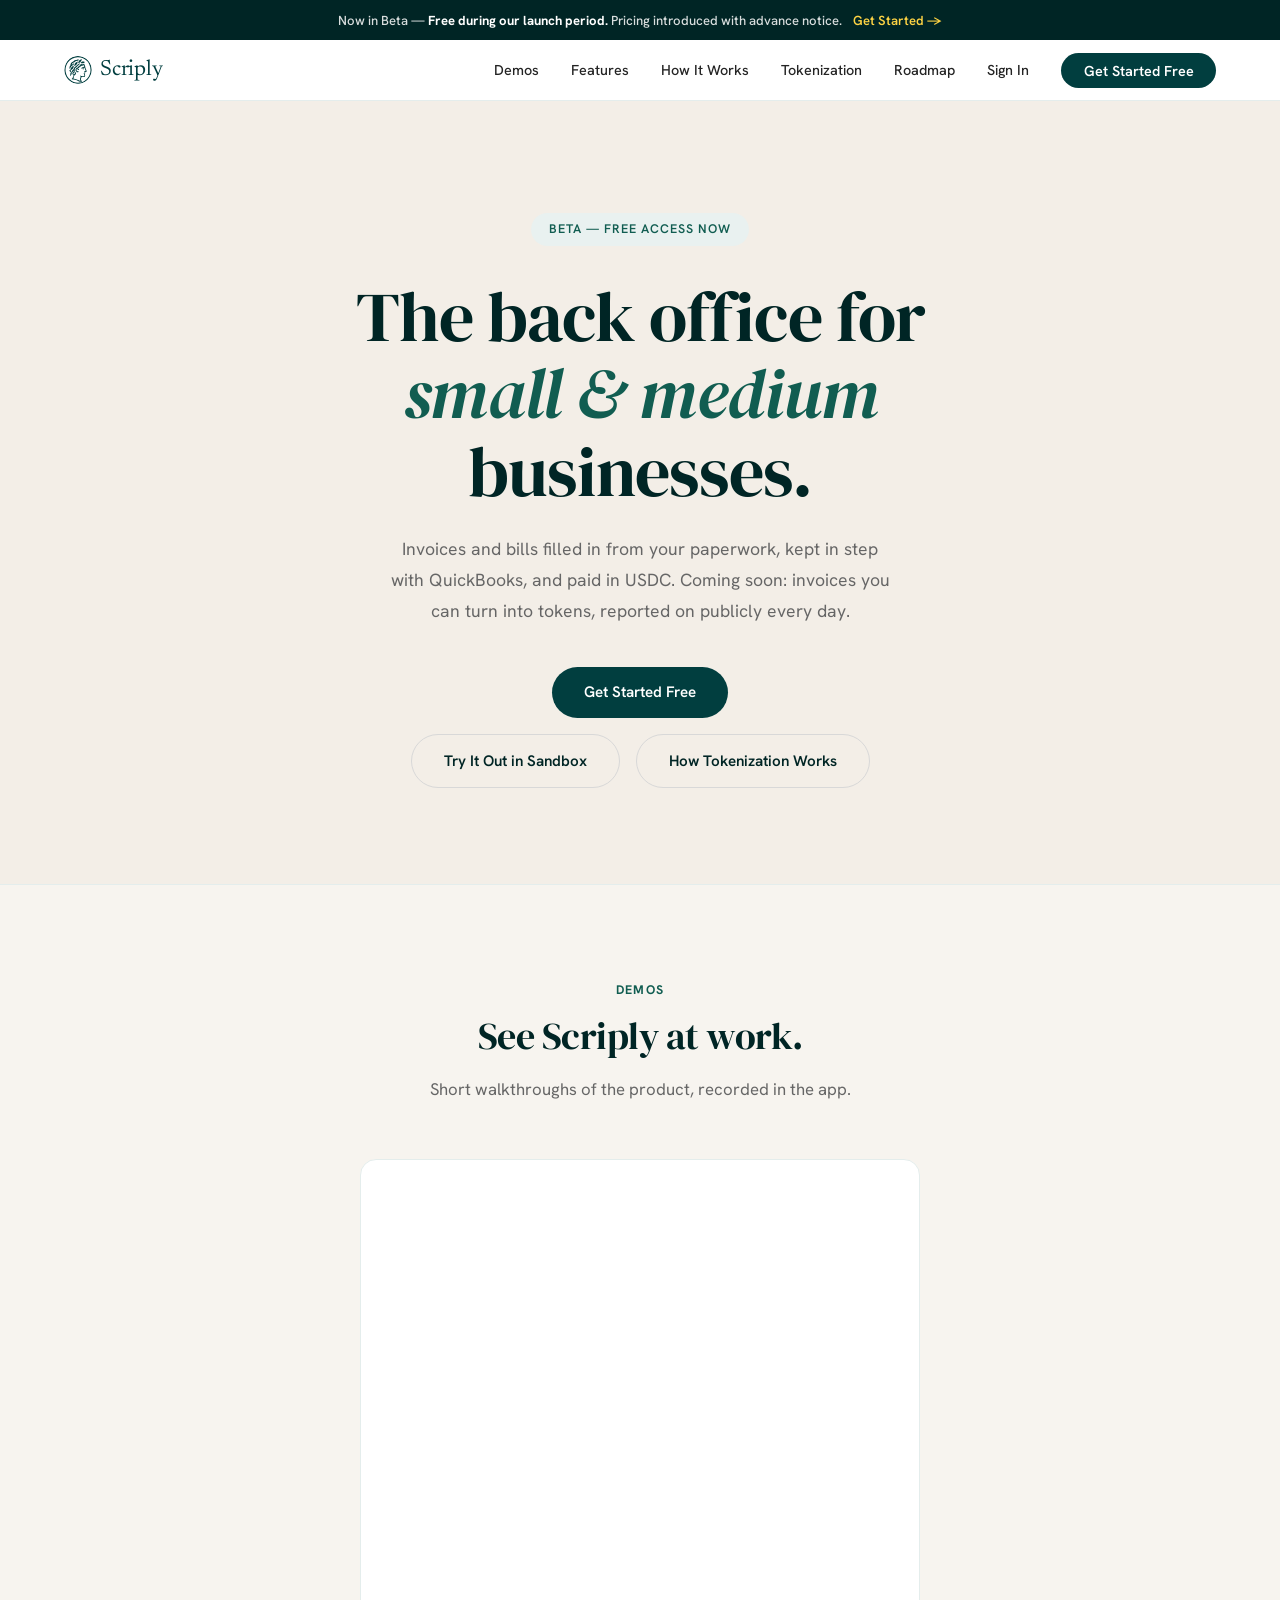
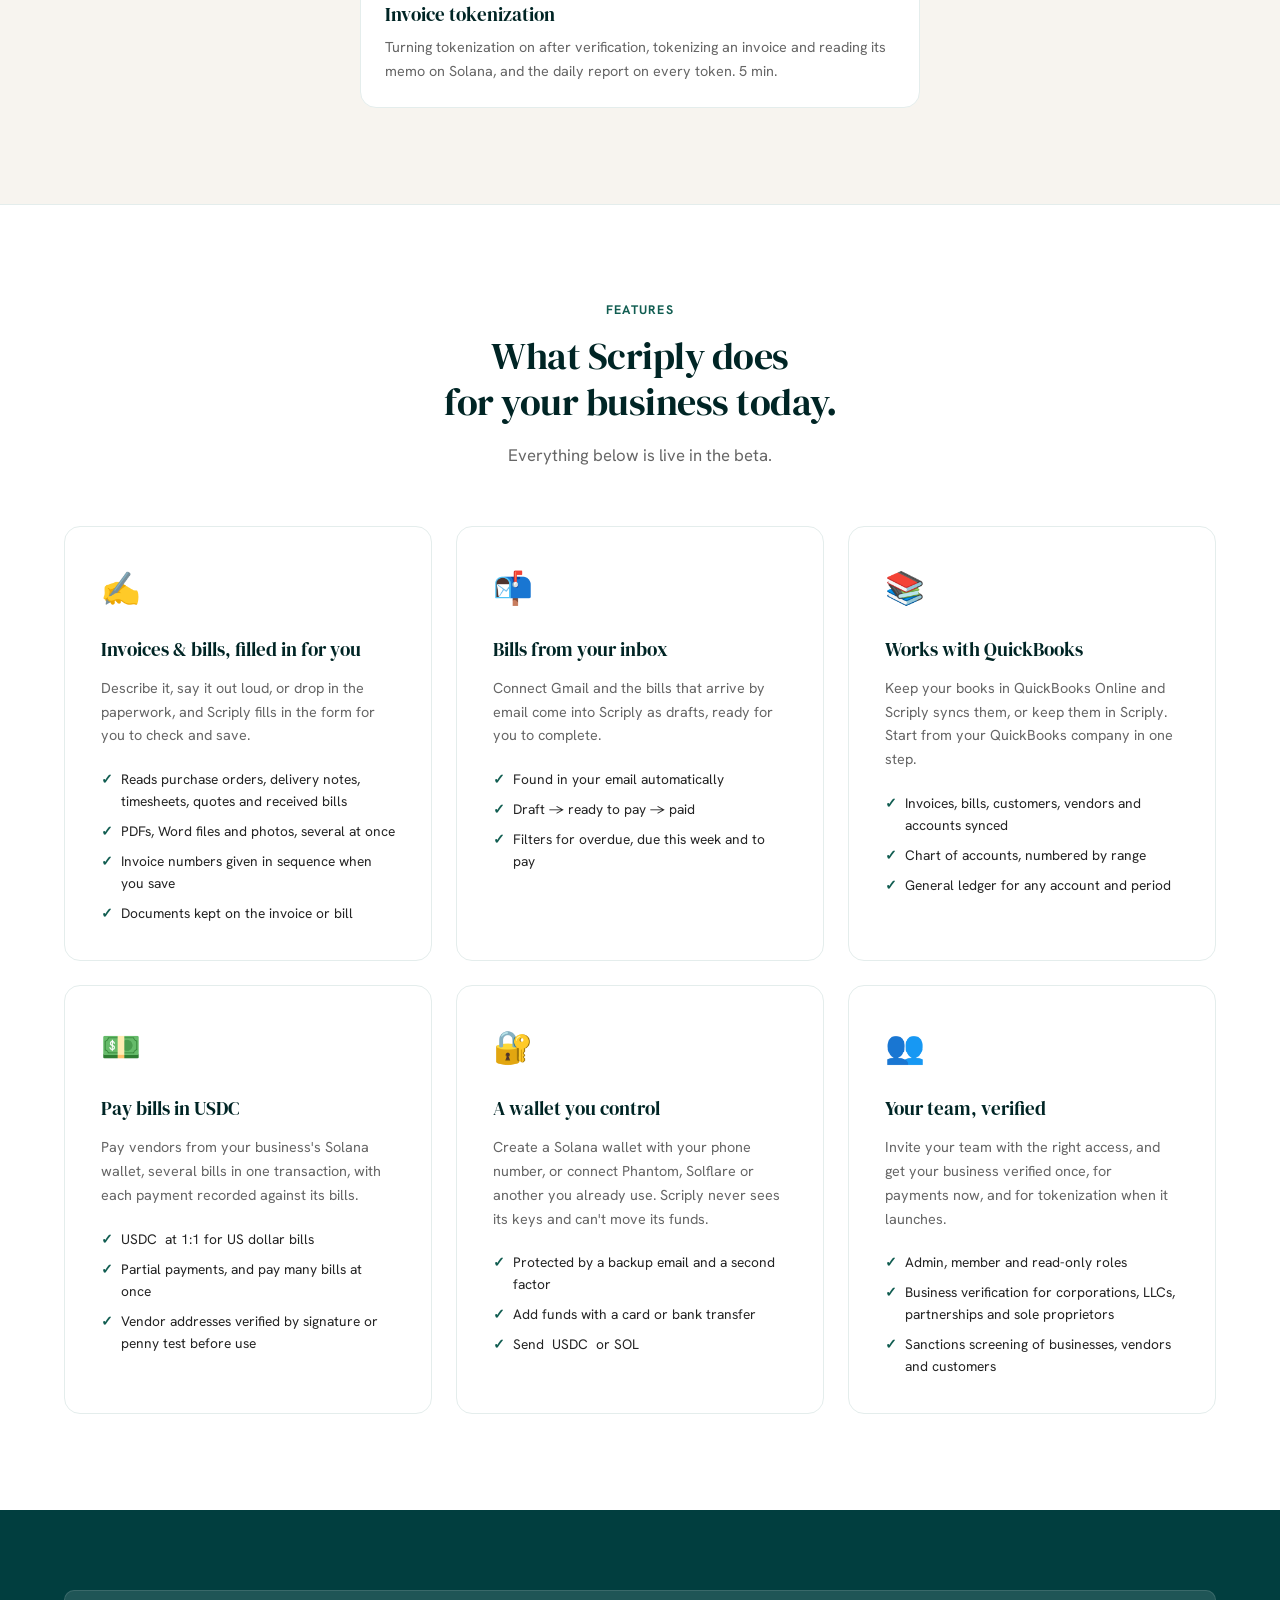
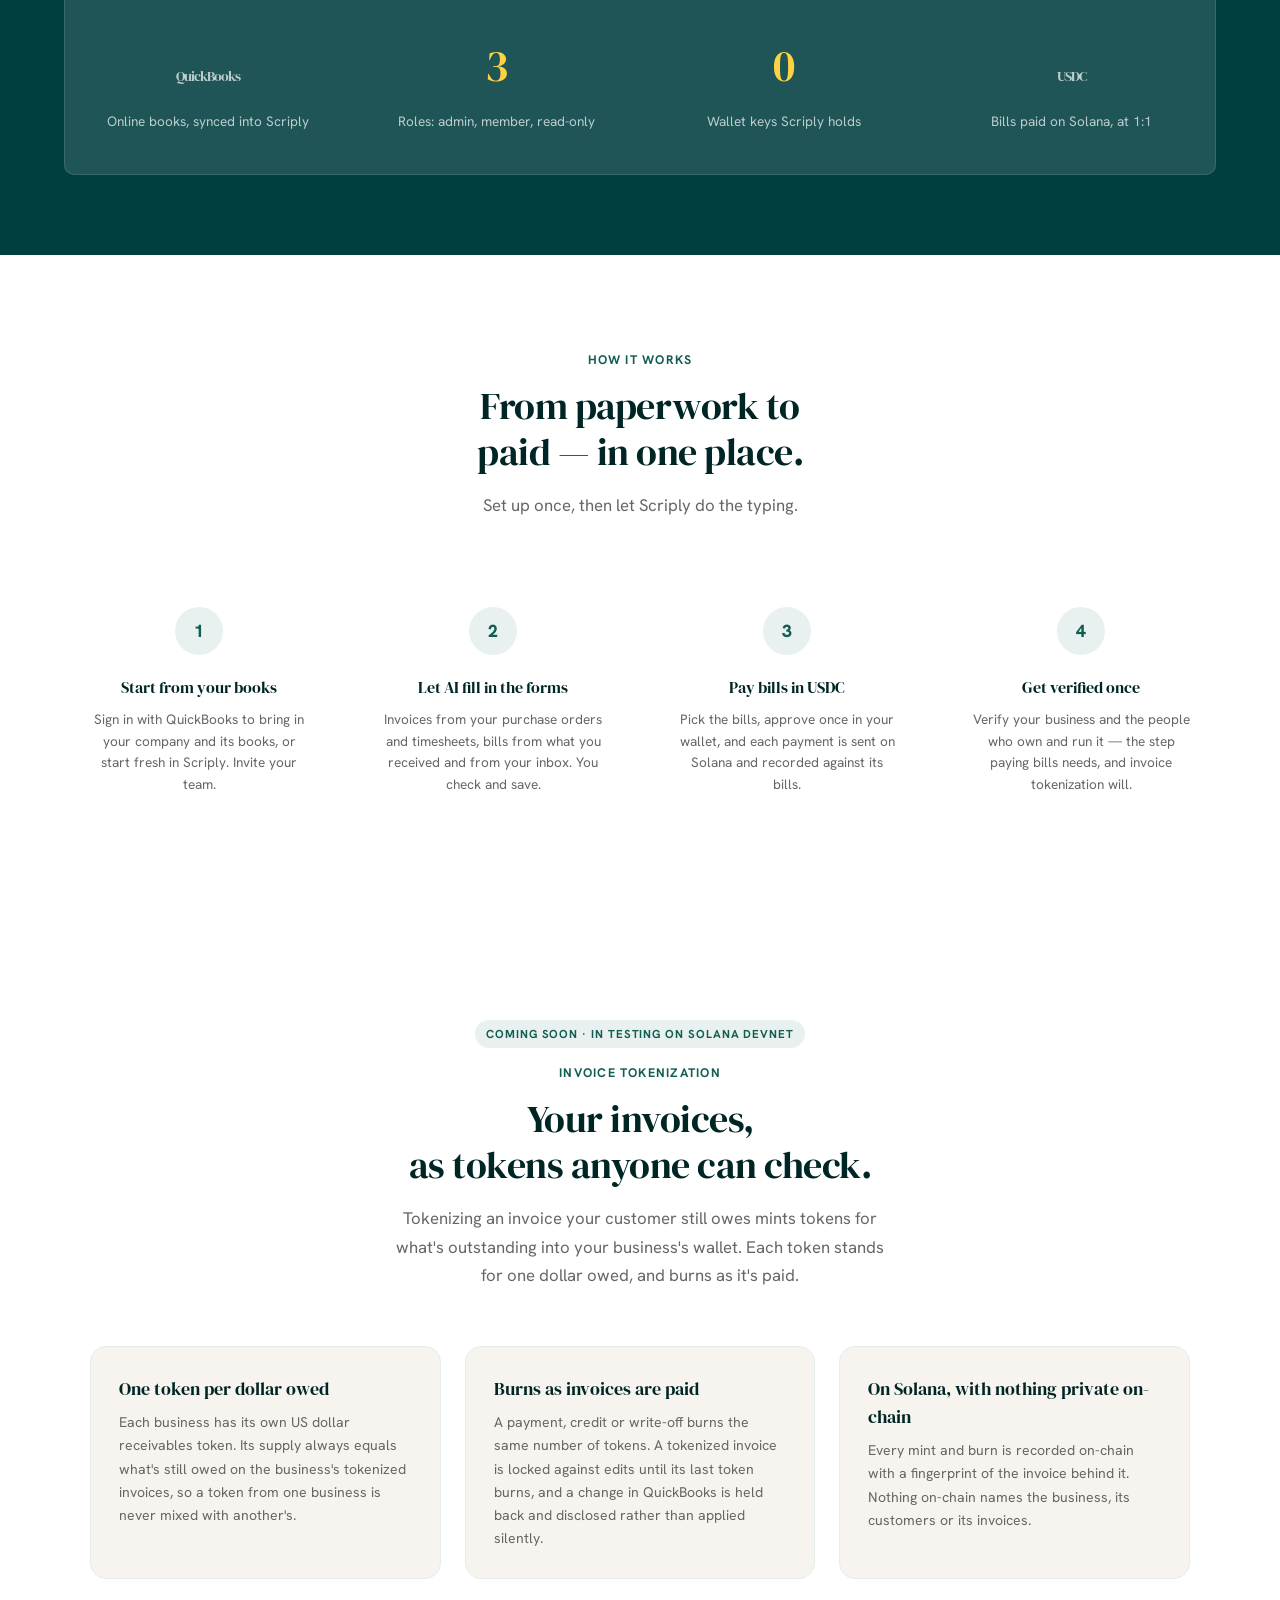
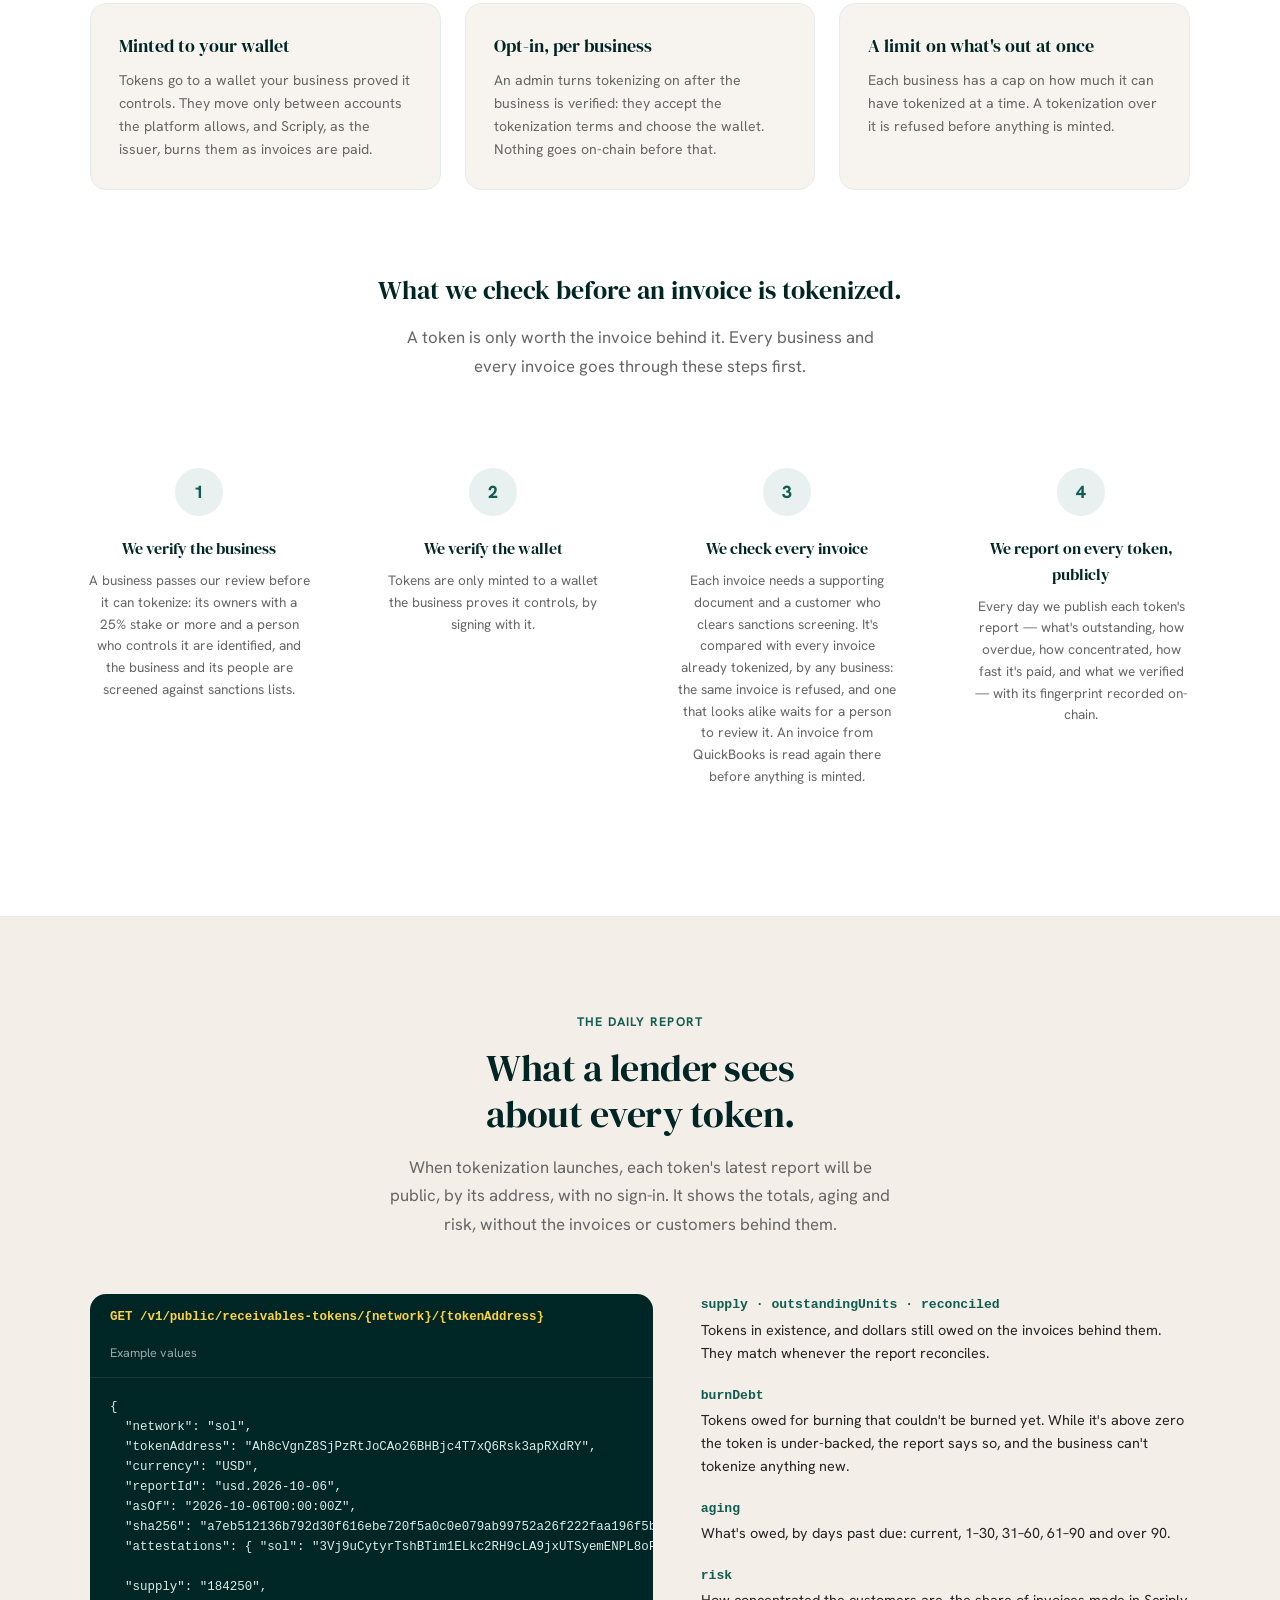
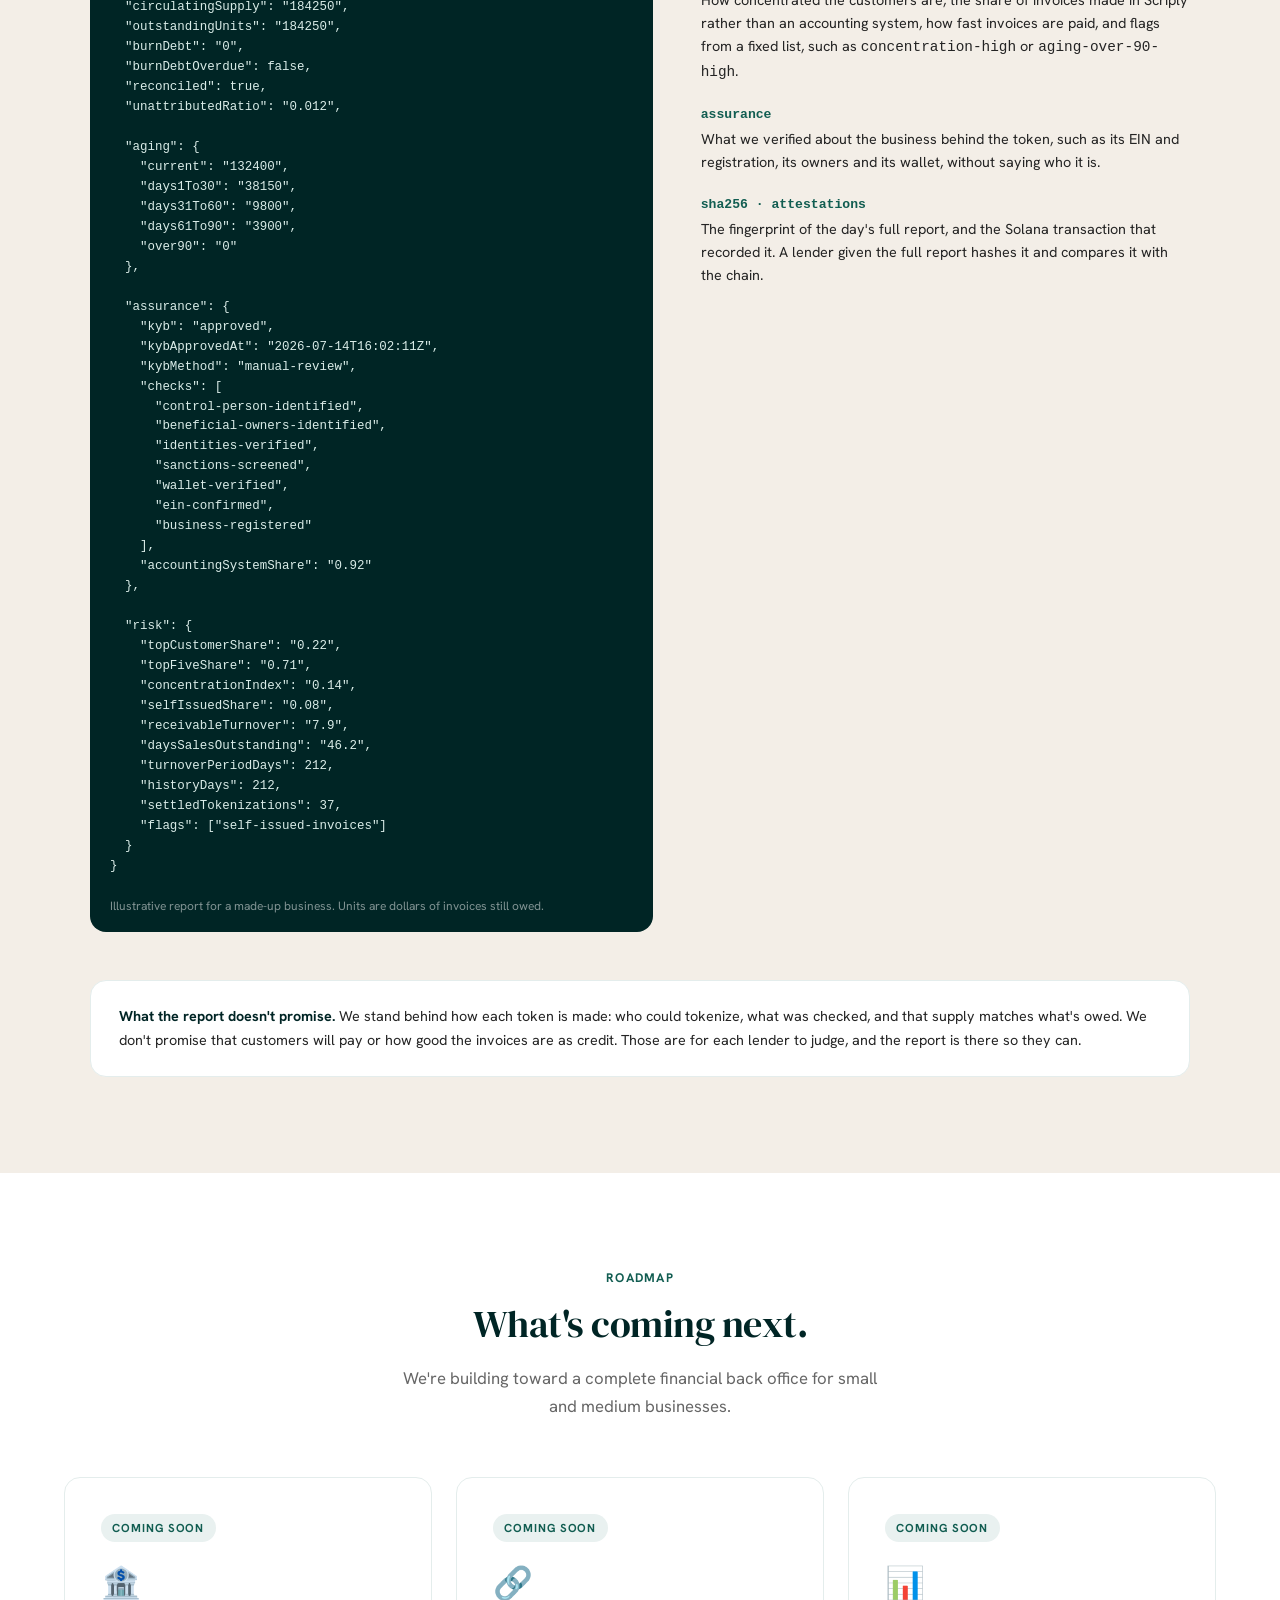
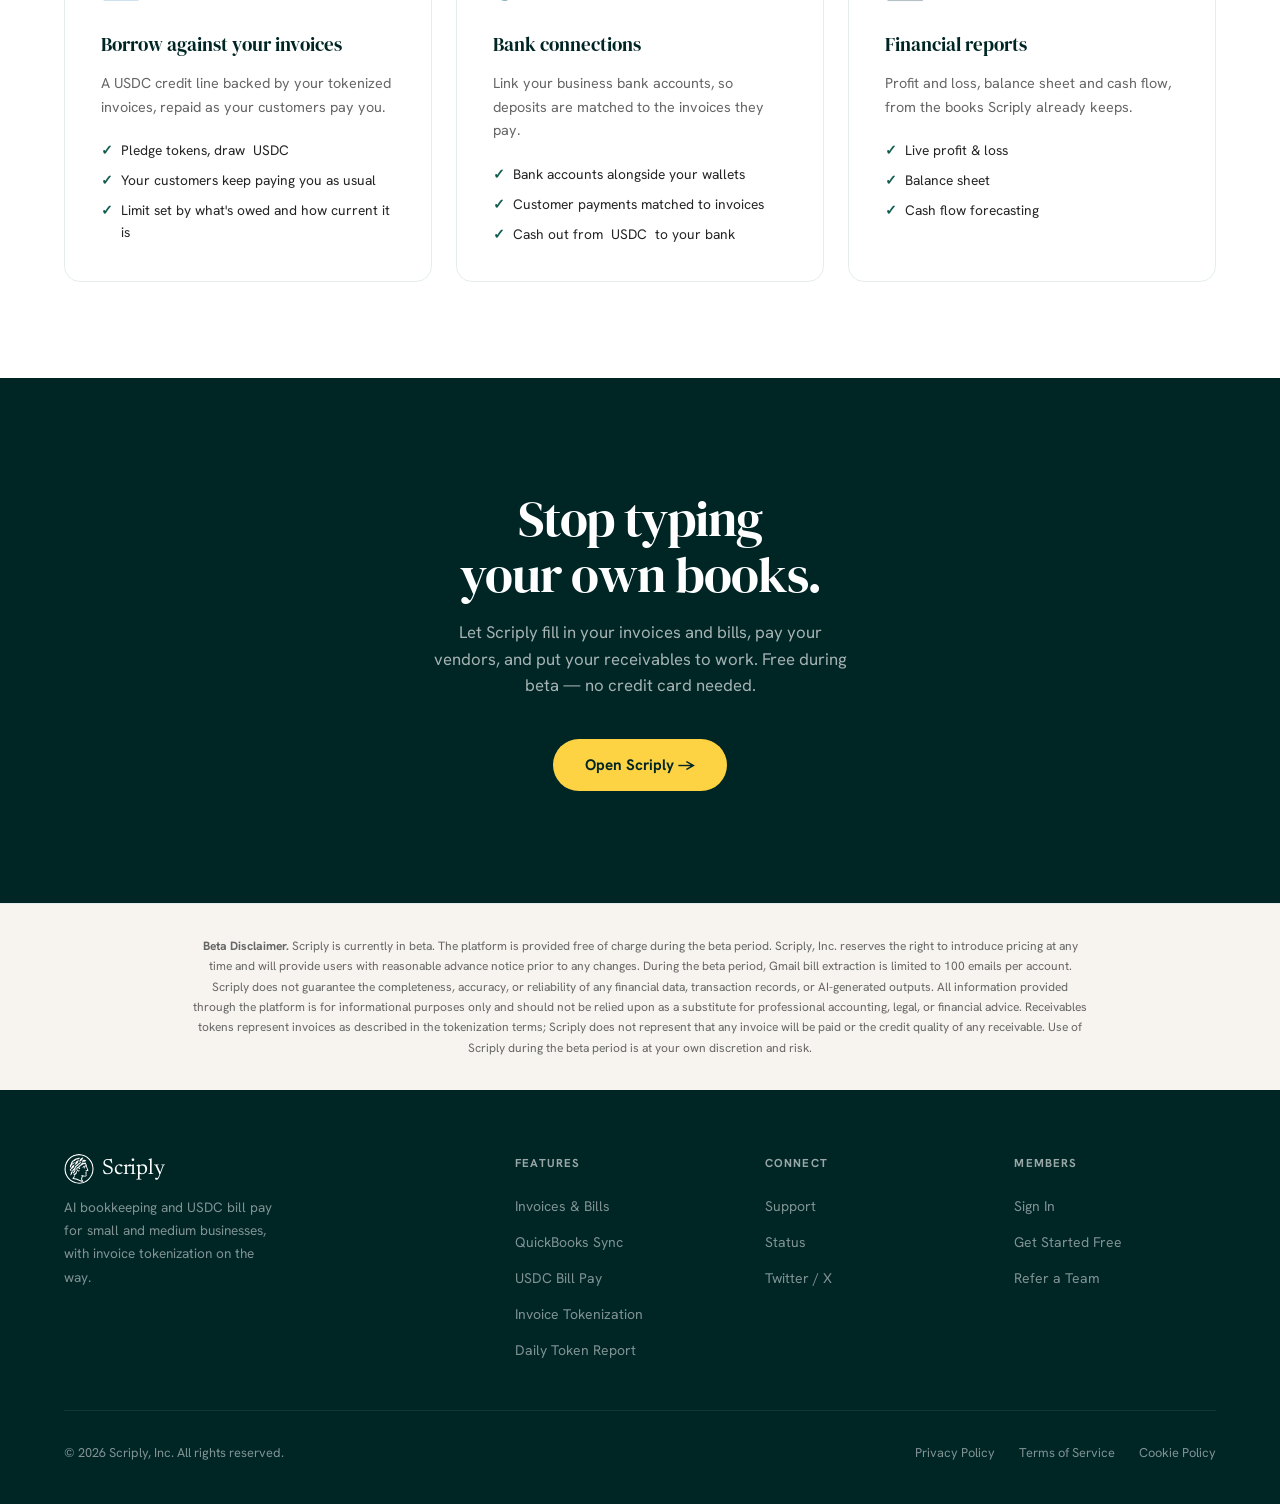
==== index.html @ 97a74274 "Fix the landing page audit findings - Legal links go to the app's privacy and terms pages - Muted te" ====
<!DOCTYPE html>
<html lang="en">
<head>
  <meta charset="UTF-8" />
  <meta name="viewport" content="width=device-width, initial-scale=1.0" />
  <title>Scriply — AI Accounting Meets Blockchain</title>
  <meta name="description" content="The back office for small and medium businesses: invoices and bills filled in from your paperwork, kept in step with QuickBooks, and paid in USDC. Free during beta.">
  <meta name="theme-color" content="#013e3f">
  <meta property="og:type" content="website">
  <meta property="og:url" content="https://www.scriply.io/">
  <meta property="og:site_name" content="Scriply">
  <meta property="og:title" content="Scriply — The back office for small &amp; medium businesses">
  <meta property="og:description" content="Invoices and bills filled in from your paperwork, kept in step with QuickBooks, and paid in USDC. Free during beta.">
  <meta name="twitter:card" content="summary">
  <link rel="preconnect" href="https://fonts.googleapis.com">
  <link rel="preconnect" href="https://fonts.gstatic.com" crossorigin>
  <link href="https://fonts.googleapis.com/css2?family=Hanken+Grotesk:wght@400;500;600;700;800;900&family=DM+Serif+Display:ital@0;1&family=Newsreader:opsz@6..72&display=swap" rel="stylesheet">
  <link rel="icon" href="favicon.svg" type="image/svg+xml">
  <link rel="apple-touch-icon" href="apple-touch-icon.png">
  <style>
    *, *::before, *::after { box-sizing: border-box; margin: 0; padding: 0; }

    :root {
      --brand: #013e3f;
      --brand-dark: #002525;
      --brand-mid: #115d51;
      --brand-light: #e9f1f0;
      --ocean: #0b3e36;
      --honey: #fdd344;
      --white: #ffffff;
      --cream: #f3eee7;
      --cream-light: #f7f4ef;
      --text: #002525;
      --text-mid: #242424;
      --muted: #666666;
      --border: #d8d8d8;
      --border-light: #e4edec;
      --radius: 10px;
      --radius-lg: 16px;
      --sans: 'Hanken Grotesk', -apple-system, BlinkMacSystemFont, sans-serif;
      --serif: 'DM Serif Display', Georgia, serif;
    }

    html { scroll-behavior: smooth; }

    /* Clears the sticky nav when jumping to a section */
    [id] { scroll-margin-top: 5rem; }

    .skip-link {
      position: absolute;
      left: 1rem;
      top: -3rem;
      z-index: 300;
      background: var(--brand);
      color: #fff;
      padding: 0.6rem 1rem;
      border-radius: var(--radius);
      font-weight: 600;
      text-decoration: none;
    }
    .skip-link:focus { top: 1rem; }

    .hero h1, .section-title, .subsection-title, .cta-section h2 { text-wrap: balance; }

    body {
      font-family: var(--sans);
      background: var(--white);
      color: var(--text);
      line-height: 1.6;
      overflow-x: hidden;
    }

    /* ── BETA BANNER ── */
    .beta-banner {
      background: var(--brand-dark);
      text-align: center;
      padding: 0.6rem 1rem;
      font-size: 0.82rem;
      font-weight: 500;
      color: rgba(255,255,255,0.85);
    }
    .beta-banner strong { font-weight: 700; color: #fff; }
    .beta-banner a { color: var(--honey); text-decoration: none; font-weight: 600; margin-left: 0.5rem; }
    .beta-banner a:hover { text-decoration: underline; }

    /* ── NAV ── */
    nav {
      position: sticky;
      top: 0;
      z-index: 200;
      display: flex;
      align-items: center;
      justify-content: space-between;
      padding: 1rem 5%;
      background: rgba(255,255,255,0.97);
      backdrop-filter: blur(8px);
      border-bottom: 1px solid var(--border-light);
    }

    /* The brand lockup, as scriply-ui's BrandLockup: the coin beside "Scriply" in Newsreader */
    .brand-lockup {
      display: inline-flex;
      align-items: center;
      gap: 0.5rem;
      font-family: 'Newsreader', Georgia, serif;
      font-weight: 400;
      letter-spacing: -0.01em;
      line-height: 1;
      text-decoration: none;
    }
    .brand-lockup svg { flex: none; display: block; }

    .nav-logo {
      font-size: 1.375rem;
      color: var(--brand);
    }

    nav ul { display: flex; gap: 2rem; list-style: none; align-items: center; }
    nav ul a {
      color: var(--text-mid);
      text-decoration: none;
      font-size: 0.9rem;
      font-weight: 500;
      transition: color 0.2s;
    }
    nav ul a:hover { color: var(--brand); }

    .nav-cta {
      background: var(--brand) !important;
      color: #fff !important;
      padding: 0.55rem 1.4rem !important;
      border-radius: 999px !important;
      font-weight: 600 !important;
      transition: background 0.2s !important;
    }
    .nav-cta:hover { background: var(--brand-dark) !important; }

    /* Opens the links on phones, where they don't fit in the bar */
    .nav-toggle {
      display: none;
      align-items: center;
      justify-content: center;
      width: 44px;
      height: 44px;
      background: none;
      border: 1.5px solid var(--border);
      border-radius: var(--radius);
      color: var(--brand);
      cursor: pointer;
    }

    /* ── HERO ── */
    .hero {
      background: var(--cream);
      padding: 7rem 5% 6rem;
      text-align: center;
      border-bottom: 1px solid var(--border-light);
    }

    .hero-eyebrow {
      display: inline-block;
      background: var(--brand-light);
      color: var(--brand-mid);
      font-size: 0.78rem;
      font-weight: 600;
      letter-spacing: 0.08em;
      text-transform: uppercase;
      padding: 0.4rem 1.1rem;
      border-radius: 999px;
      margin-bottom: 2rem;
    }

    .hero h1 {
      font-family: var(--serif);
      font-size: clamp(2.8rem, 5.5vw, 4.8rem);
      font-weight: 400;
      letter-spacing: -1px;
      line-height: 1.1;
      max-width: 820px;
      margin: 0 auto 1.5rem;
      color: var(--text);
    }
    .hero h1 em {
      font-style: italic;
      color: var(--brand-mid);
    }

    .hero p {
      color: var(--muted);
      font-size: 1.1rem;
      max-width: 500px;
      margin: 0 auto 2.5rem;
      line-height: 1.75;
    }

    .hero-actions {
      display: flex;
      flex-direction: column;
      align-items: center;
      gap: 1rem;
    }

    /* The secondary buttons, side by side under Get Started Free */
    .hero-actions-secondary {
      display: flex;
      gap: 1rem;
      justify-content: center;
      flex-wrap: wrap;
    }

    .btn-primary {
      display: inline-block;
      background: var(--brand);
      color: #fff;
      padding: 0.85rem 2rem;
      border-radius: 999px;
      font-size: 0.95rem;
      font-weight: 600;
      text-decoration: none;
      transition: background 0.2s, transform 0.15s;
    }
    .btn-primary:hover { background: var(--brand-dark); transform: translateY(-1px); }

    .btn-secondary {
      display: inline-block;
      background: transparent;
      color: var(--text);
      padding: 0.85rem 2rem;
      border-radius: 999px;
      font-size: 0.95rem;
      font-weight: 600;
      text-decoration: none;
      border: 1.5px solid var(--border);
      transition: border-color 0.2s, transform 0.15s;
    }
    .btn-secondary:hover { border-color: var(--brand); color: var(--brand); transform: translateY(-1px); }

    /* ── SOLUTIONS ── */
    .solutions {
      padding: 6rem 5%;
      background: var(--white);
    }

    .section-header {
      text-align: center;
      margin-bottom: 3.5rem;
    }

    .section-eyebrow {
      display: block;
      color: var(--brand-mid);
      font-size: 0.78rem;
      font-weight: 700;
      letter-spacing: 0.1em;
      text-transform: uppercase;
      margin-bottom: 0.75rem;
    }

    .section-title {
      font-family: var(--serif);
      font-size: clamp(1.9rem, 3vw, 2.8rem);
      font-weight: 400;
      letter-spacing: -0.5px;
      line-height: 1.2;
      color: var(--text);
      margin-bottom: 1rem;
    }

    .section-sub {
      color: var(--muted);
      font-size: 1.05rem;
      max-width: 500px;
      margin: 0 auto;
      line-height: 1.7;
    }

    .solutions-grid {
      display: grid;
      grid-template-columns: repeat(3, 1fr);
      gap: 1.5rem;
    }

    .solution-card {
      background: var(--white);
      border: 1.5px solid var(--border-light);
      border-radius: var(--radius-lg);
      padding: 2.25rem;
      transition: border-color 0.2s, box-shadow 0.2s, transform 0.2s;
    }
    .solution-card:hover {
      border-color: var(--brand);
      box-shadow: 0 8px 32px rgba(1,62,63,0.08);
      transform: translateY(-3px);
    }

    .solution-icon {
      font-size: 2rem;
      margin-bottom: 1.25rem;
      display: block;
    }

    .solution-card h3 {
      font-family: var(--serif);
      font-size: 1.2rem;
      font-weight: 400;
      margin-bottom: 0.75rem;
      color: var(--text);
    }

    .solution-card > p {
      color: var(--muted);
      font-size: 0.9rem;
      line-height: 1.65;
      margin-bottom: 1.25rem;
    }

    .solution-features {
      list-style: none;
      display: flex;
      flex-direction: column;
      gap: 0.5rem;
    }

    .solution-features li {
      display: flex;
      align-items: flex-start;
      gap: 0.5rem;
      font-size: 0.86rem;
      color: var(--text-mid);
    }

    .check-icon { color: var(--brand-mid); font-weight: 700; flex-shrink: 0; }

    .feature-beta-note {
      display: inline-block;
      background: var(--honey);
      color: var(--brand-dark);
      font-size: 0.72rem;
      font-weight: 700;
      padding: 0.15rem 0.5rem;
      border-radius: 999px;
      margin-left: 0.3rem;
      white-space: nowrap;
    }

    .solutions-grid-single {
      grid-template-columns: 1fr;
      max-width: 420px;
      margin: 0 auto;
    }

    .solutions-grid-two {
      grid-template-columns: repeat(2, 1fr);
      max-width: 860px;
      margin: 0 auto;
    }

    .roadmap-grid {
      grid-template-columns: repeat(3, 1fr);
    }

    /* ── DEMOS ── */
    .demos {
      padding: 6rem 5%;
      background: var(--cream-light);
      border-bottom: 1px solid var(--border-light);
    }

    /* Each demo takes up to 560px, side by side when there's room */
    .demos-grid {
      display: grid;
      grid-template-columns: repeat(auto-fit, minmax(300px, 560px));
      justify-content: center;
      gap: 1.5rem;
    }

    .demo-card {
      background: var(--white);
      border: 1.5px solid var(--border-light);
      border-radius: var(--radius-lg);
      overflow: hidden;
    }

    .demo-card iframe {
      display: block;
      width: 100%;
      aspect-ratio: 4 / 3;
      border: 0;
    }

    .demo-card figcaption { padding: 1.25rem 1.5rem 1.5rem; }

    .demo-card h3 {
      font-family: var(--serif);
      font-size: 1.2rem;
      font-weight: 400;
      margin-bottom: 0.4rem;
      color: var(--text);
    }

    .demo-card p {
      color: var(--muted);
      font-size: 0.9rem;
      line-height: 1.65;
    }

    .coming-soon-badge {
      display: inline-block;
      background: var(--brand-light);
      color: var(--brand-mid);
      font-size: 0.72rem;
      font-weight: 700;
      letter-spacing: 0.08em;
      text-transform: uppercase;
      padding: 0.3rem 0.7rem;
      border-radius: 999px;
      margin-bottom: 1rem;
    }

    /* ── LOGOS BAR ── */
    .logos-bar {
      background: var(--cream-light);
      border-top: 1px solid var(--border-light);
      border-bottom: 1px solid var(--border-light);
      padding: 2.5rem 5%;
      text-align: center;
    }

    .logos-bar p {
      color: var(--muted);
      font-size: 0.78rem;
      font-weight: 600;
      letter-spacing: 0.1em;
      text-transform: uppercase;
      margin-bottom: 1.75rem;
    }

    .logos-grid {
      display: flex;
      justify-content: center;
      align-items: center;
      gap: 3.5rem;
      flex-wrap: wrap;
    }

    .logo-item {
      color: #b4b4b4;
      font-size: 0.9rem;
      font-weight: 700;
      letter-spacing: 0.05em;
      text-transform: uppercase;
    }

    /* ── STATS ── */
    .stats {
      background: var(--brand);
      padding: 5rem 5%;
    }

    .stats-grid {
      display: grid;
      grid-template-columns: repeat(4, 1fr);
      gap: 1px;
      background: rgba(255,255,255,0.12);
      border: 1px solid rgba(255,255,255,0.12);
      border-radius: var(--radius);
      overflow: hidden;
    }

    .stat-item {
      background: transparent;
      padding: 2.5rem 2rem;
      text-align: center;
    }

    .stat-item strong {
      display: block;
      font-family: var(--serif);
      font-size: 2.75rem;
      font-weight: 400;
      letter-spacing: -1px;
      color: var(--honey);
      margin-bottom: 0.4rem;
    }

    .stat-item span {
      color: rgba(255,255,255,0.7);
      font-size: 0.85rem;
    }

    /* ── VALUE PROPS ── */
    .value-props {
      padding: 6rem 5%;
      background: var(--cream);
    }

    .props-grid {
      display: grid;
      grid-template-columns: repeat(3, 1fr);
      gap: 2rem;
      margin-top: 3.5rem;
    }

    .prop-card {
      background: var(--white);
      border-radius: var(--radius-lg);
      overflow: hidden;
      border: 1px solid var(--border-light);
      transition: box-shadow 0.2s, transform 0.2s;
    }
    .prop-card:hover { box-shadow: 0 8px 32px rgba(1,62,63,0.08); transform: translateY(-3px); }

    .prop-visual {
      background: linear-gradient(135deg, var(--brand-light), #d3e8dc);
      height: 160px;
      display: flex;
      align-items: center;
      justify-content: center;
      font-size: 3rem;
    }

    .prop-content { padding: 1.75rem; }
    .prop-content h3 { font-family: var(--serif); font-size: 1.15rem; font-weight: 400; margin-bottom: 0.5rem; color: var(--text); }
    .prop-content p { color: var(--muted); font-size: 0.88rem; line-height: 1.65; margin-bottom: 1rem; }
    .prop-link { color: var(--brand-mid); font-size: 0.875rem; font-weight: 600; text-decoration: none; }
    .prop-link:hover { text-decoration: underline; }

    /* ── HOW IT WORKS ── */
    .how-it-works {
      padding: 6rem 5%;
      background: var(--white);
    }

    .flow-steps {
      display: grid;
      grid-template-columns: repeat(4, 1fr);
      gap: 1.5rem;
      margin-top: 3.5rem;
    }

    .flow-step {
      text-align: center;
      padding: 2rem 1.5rem;
    }

    .step-number {
      width: 48px;
      height: 48px;
      border-radius: 50%;
      background: var(--brand-light);
      color: var(--brand-mid);
      font-weight: 800;
      font-size: 1.1rem;
      display: flex;
      align-items: center;
      justify-content: center;
      margin: 0 auto 1.25rem;
    }

    .flow-step h3, .flow-step h4 { font-family: var(--serif); font-size: 1rem; font-weight: 400; margin-bottom: 0.5rem; color: var(--text); }
    .flow-step p { color: var(--muted); font-size: 0.85rem; line-height: 1.6; }

    /* ── TESTIMONIALS ── */
    .testimonials {
      padding: 6rem 5%;
      background: var(--cream);
      border-top: 1px solid var(--border-light);
    }

    .reviews-grid {
      display: grid;
      grid-template-columns: repeat(3, 1fr);
      gap: 1.5rem;
      margin-top: 3.5rem;
    }

    .review-card {
      background: var(--white);
      border: 1px solid var(--border-light);
      border-radius: var(--radius-lg);
      padding: 2rem;
      transition: box-shadow 0.2s;
    }
    .review-card:hover { box-shadow: 0 4px 20px rgba(1,62,63,0.08); }

    .stars { color: var(--honey); font-size: 0.875rem; margin-bottom: 0.75rem; }
    .review-text { color: var(--text-mid); font-size: 0.9rem; line-height: 1.7; margin-bottom: 1.25rem; }

    .reviewer { display: flex; align-items: center; gap: 0.75rem; }
    .reviewer-avatar {
      width: 40px;
      height: 40px;
      border-radius: 50%;
      background: var(--brand-light);
      color: var(--brand-mid);
      font-weight: 700;
      font-size: 0.85rem;
      display: flex;
      align-items: center;
      justify-content: center;
      flex-shrink: 0;
    }
    .reviewer-name { font-size: 0.875rem; font-weight: 700; color: var(--text); }
    .reviewer-role { font-size: 0.78rem; color: var(--muted); }

    /* ── CTA SECTION ── */
    .cta-section {
      background: var(--brand-dark);
      padding: 7rem 5%;
      text-align: center;
    }

    .cta-section h2 {
      font-family: var(--serif);
      font-size: clamp(2rem, 4vw, 3.8rem);
      font-weight: 400;
      letter-spacing: -1px;
      color: #fff;
      max-width: 640px;
      margin: 0 auto 1rem;
      line-height: 1.1;
    }

    .cta-section p {
      color: rgba(255,255,255,0.65);
      font-size: 1.05rem;
      max-width: 420px;
      margin: 0 auto 2.5rem;
    }

    .cta-actions {
      display: flex;
      gap: 1rem;
      justify-content: center;
      flex-wrap: wrap;
    }

    .btn-white {
      display: inline-block;
      background: var(--honey);
      color: var(--brand-dark);
      padding: 0.85rem 2rem;
      border-radius: 999px;
      font-size: 0.95rem;
      font-weight: 700;
      text-decoration: none;
      transition: transform 0.15s, opacity 0.2s;
    }
    .btn-white:hover { transform: translateY(-2px); opacity: 0.92; }

    /* ── DISCLAIMER ── */
    .disclaimer {
      background: var(--cream-light);
      border-top: 1px solid var(--border-light);
      padding: 2rem 5%;
    }
    .disclaimer p {
      color: var(--muted);
      font-size: 0.75rem;
      line-height: 1.7;
      max-width: 900px;
      margin: 0 auto;
      text-align: center;
    }

    /* ── FOOTER ── */
    footer {
      background: var(--brand-dark);
      color: rgba(255,255,255,0.5);
      padding: 4rem 5% 2.5rem;
    }

    .footer-grid {
      display: grid;
      grid-template-columns: 2fr 1fr 1fr 1fr;
      gap: 3rem;
      padding-bottom: 3rem;
      border-bottom: 1px solid rgba(255,255,255,0.08);
      margin-bottom: 2rem;
    }

    .footer-brand .footer-logo {
      font-size: 1.375rem;
      color: #fff;
      margin-bottom: 0.75rem;
    }

    .footer-brand p {
      font-size: 0.85rem;
      line-height: 1.7;
      max-width: 220px;
    }

    .footer-col h2 {
      color: rgba(255,255,255,0.6);
      font-size: 0.72rem;
      font-weight: 700;
      letter-spacing: 0.1em;
      text-transform: uppercase;
      margin-bottom: 1.25rem;
    }

    .footer-col ul { list-style: none; display: flex; flex-direction: column; gap: 0.65rem; }
    .footer-col ul a {
      color: rgba(255,255,255,0.5);
      text-decoration: none;
      font-size: 0.875rem;
      transition: color 0.2s;
    }
    .footer-col ul a:hover { color: #fff; }

    .footer-bottom {
      display: flex;
      justify-content: space-between;
      align-items: center;
      flex-wrap: wrap;
      gap: 1rem;
    }

    .footer-bottom p { font-size: 0.8rem; }
    .footer-legal { display: flex; gap: 1.5rem; }
    .footer-legal a { color: rgba(255,255,255,0.5); text-decoration: none; font-size: 0.8rem; }
    .footer-legal a:hover { color: #fff; }

    .solutions-grid + .solutions-grid { margin-top: 1.5rem; }

    /* ── TOKENIZATION ── */
    .token-facts {
      display: grid;
      grid-template-columns: repeat(3, 1fr);
      gap: 1.5rem;
      max-width: 1100px;
      margin: 0 auto;
    }

    .token-fact {
      background: var(--cream-light);
      border: 1px solid var(--border-light);
      border-radius: var(--radius-lg);
      padding: 1.75rem;
    }
    .token-fact h3 { font-family: var(--serif); font-size: 1.1rem; font-weight: 400; margin-bottom: 0.5rem; color: var(--text); }
    .token-fact p { color: var(--muted); font-size: 0.88rem; line-height: 1.65; }

    .subsection-title {
      font-family: var(--serif);
      font-size: 1.6rem;
      font-weight: 400;
      text-align: center;
      color: var(--text);
      margin: 5rem 0 0.75rem;
    }

    .report {
      background: var(--cream);
      padding: 6rem 5%;
      border-top: 1px solid var(--border-light);
    }

    .report-layout {
      display: grid;
      grid-template-columns: minmax(0, 1.15fr) minmax(0, 1fr);
      gap: 3rem;
      max-width: 1100px;
      margin: 0 auto;
      align-items: start;
    }

    .payload {
      background: var(--brand-dark);
      border-radius: var(--radius-lg);
      overflow: hidden;
    }

    .payload-head {
      display: flex;
      justify-content: space-between;
      gap: 1rem;
      flex-wrap: wrap;
      padding: 0.85rem 1.25rem;
      border-bottom: 1px solid rgba(255,255,255,0.1);
      font-size: 0.78rem;
      color: rgba(255,255,255,0.6);
    }
    .payload-head code { color: var(--honey); font-weight: 600; overflow-wrap: anywhere; }

    .payload pre {
      margin: 0;
      padding: 1.25rem;
      overflow-x: auto;
      font-family: ui-monospace, SFMono-Regular, Menlo, Consolas, monospace;
      font-size: 0.78rem;
      line-height: 1.6;
      color: #d9ece8;
    }

    .payload-note { padding: 0 1.25rem 1rem; font-size: 0.75rem; color: rgba(255,255,255,0.5); }

    .fields { display: flex; flex-direction: column; gap: 1.25rem; }
    .fields dt { font-family: ui-monospace, SFMono-Regular, Menlo, Consolas, monospace; font-size: 0.82rem; font-weight: 600; color: var(--brand-mid); margin-bottom: 0.2rem; }
    .fields dd { color: var(--text-mid); font-size: 0.9rem; line-height: 1.6; }

    .not-promised {
      max-width: 1100px;
      margin: 3rem auto 0;
      background: var(--white);
      border: 1px solid var(--border-light);
      border-radius: var(--radius-lg);
      padding: 1.5rem 1.75rem;
      font-size: 0.9rem;
      color: var(--text-mid);
      line-height: 1.65;
    }
    .not-promised strong { color: var(--text); }

    /* ── RESPONSIVE ── */
    @media (max-width: 1024px) {
      .footer-grid { grid-template-columns: 1fr 1fr 1fr; }
      .footer-brand { grid-column: 1 / -1; }
    }

    @media (max-width: 900px) {
      .solutions-grid, .solutions-grid-two, .props-grid, .reviews-grid, .roadmap-grid, .token-facts, .report-layout { grid-template-columns: 1fr; }
      .flow-steps { grid-template-columns: repeat(2, 1fr); }
      .stats-grid { grid-template-columns: repeat(2, 1fr); }
      .nav-toggle { display: inline-flex; }
      nav ul {
        display: none;
        position: absolute;
        top: 100%;
        left: 0;
        right: 0;
        flex-direction: column;
        align-items: stretch;
        gap: 0;
        padding: 0.5rem 5% 1rem;
        background: var(--white);
        border-bottom: 1px solid var(--border-light);
        box-shadow: 0 8px 24px rgba(1,62,63,0.08);
      }
      nav.is-open ul { display: flex; }
      nav ul a { display: block; padding: 0.75rem 0; font-size: 1rem; }
      nav ul li:last-child { margin-top: 0.5rem; }
      .nav-cta { text-align: center; }
    }

    @media (max-width: 600px) {
      .flow-steps { grid-template-columns: 1fr; }
      .footer-grid { grid-template-columns: 1fr 1fr; }
    }

    @media (prefers-reduced-motion: reduce) {
      html { scroll-behavior: auto; }
      .btn-primary:hover, .btn-secondary:hover, .btn-white:hover, .solution-card:hover, .prop-card:hover { transform: none; }
    }
  </style>
</head>
<body>

  <!-- The Scriply coin, as scriply-ui's CoinMark (compact) draws it, in the text colour -->
  <svg width="0" height="0" style="position:absolute" aria-hidden="true">
    <symbol id="coin" viewBox="261 253 724 724">
      <clipPath id="coin-clip"><circle cx="623" cy="615" r="360"/></clipPath>
      <path fill="currentColor" fill-rule="evenodd" clip-path="url(#coin-clip)" d="M 596.5 153 C 363.8 168.7, 186.1 343.9, 168 575.3 C 166.7 591.9, 166.7 635, 168 650.5 C 176.8 755, 214.9 846, 281.5 922 C 394.5 1050.8, 567.4 1105, 734 1063.9 C 861.9 1032.2, 971.6 943.5, 1032 822.8 C 1084.2 718.7, 1095 593.5, 1061.9 478.9 C 1018.3 327.8, 900.2 210, 751.1 168.9 C 701.9 155.3, 646.5 149.7, 596.5 153 M 603.5 184.6 C 493.9 191.5, 401.3 231.6, 327.1 304.4 C 318.1 313.2, 306.8 325.2, 302 331 C 225.1 423.1, 190.2 546.7, 206 671 C 228.3 846.2, 354.1 989.9, 522.5 1032.3 C 584.9 1048, 650.4 1049.1, 712.5 1035.3 C 857.2 1003.2, 972.7 897.6, 1020.8 753.4 C 1056.8 645.7, 1051.8 532.5, 1006.5 428.5 C 948.5 295.4, 823.6 204.3, 675.5 187 C 658.1 184.9, 618.5 183.6, 603.5 184.6 M 621 204.1 C 613.3 206.3, 608.3 214.2, 609.2 222.7 C 611 238.3, 630.7 242.3, 639.8 228.9 C 642.9 224.4, 642.6 215, 639.2 210.3 C 635.5 205.1, 627.3 202.3, 621 204.1 M 558.2 209.2 C 551 211.6, 545.9 220.6, 547.4 228.3 C 550.4 244.7, 573.6 246.9, 579.5 231.5 C 584.7 217.9, 572 204.5, 558.2 209.2 M 678.4 209.8 C 665.6 217.8, 666.8 235.3, 680.4 240.5 C 698.8 247.5, 711.6 222.5, 695.7 210.6 C 691.7 207.7, 682.4 207.2, 678.4 209.8 M 736.9 223.2 C 730.2 226.6, 727.7 231, 728.2 238.7 C 728.8 249.2, 734.3 254.5, 744.5 254.5 C 751.6 254.5, 754.7 252.8, 758.7 247 C 761.8 242.3, 761.8 233.6, 758.7 228.8 C 756.1 224.9, 748.9 221, 744.5 221 C 742.8 221, 739.4 222, 736.9 223.2 M 497.5 223.5 C 490.7 227.1, 488 231.5, 488 238.5 C 488 251.5, 500.7 259.6, 511.9 253.8 C 523.8 247.6, 524.7 232.8, 513.7 224.6 C 510.1 221.9, 501.4 221.3, 497.5 223.5 M 443.6 245.4 C 427.6 251.1, 428.2 273.2, 444.5 278 C 455.7 281.2, 467.8 270, 465.4 258.6 C 463.3 248.5, 452.7 242.1, 443.6 245.4 M 790.9 246.2 C 785.8 249.7, 783.7 253.3, 783.2 259.2 C 781.4 280.9, 812.5 284.2, 816.4 262.9 C 817.6 256.7, 813.1 248.7, 806.8 245.4 C 802.5 243.2, 794.8 243.6, 790.9 246.2 M 607 255.6 C 477.9 262.8, 364.8 338, 310 453.1 C 259.1 560.1, 260.1 676.3, 312.8 777.5 C 340 829.7, 375.3 870.6, 423.3 905.7 C 506.2 966.3, 610.2 987.4, 707.7 963.4 C 771.1 947.8, 833.1 910.5, 877 861.6 C 940.4 790.9, 973 712.1, 975.6 623.5 C 978.2 538, 949.7 451.6, 896.9 385 C 886.6 371.9, 857.9 343.1, 844.3 332.2 C 809.4 304.1, 766.1 281.1, 726.5 269.6 C 687.1 258.2, 646.4 253.4, 607 255.6 M 841.9 276.2 C 831.1 283.5, 831.1 297.4, 842 304.8 C 847.1 308.3, 856.6 307.6, 861 303.4 C 872.7 292.3, 866.1 274, 850.5 274 C 846.7 274, 844.3 274.6, 841.9 276.2 M 389.4 276.9 C 378.3 281.9, 377 299.5, 387.3 305.8 C 403.9 316.1, 422.4 295.8, 409.7 281.3 C 404.1 274.9, 397 273.4, 389.4 276.9 M 609 285.1 C 510.8 289.5, 421 337.4, 365.3 415 C 334.4 458, 312 512.8, 304.5 563.5 C 300.1 593.5, 299.8 634.6, 303.9 661.5 C 331.3 842.8, 501.5 969.9, 678 940.8 C 782.8 923.6, 873.9 850.1, 920 745.5 C 960.3 654, 956.7 551.6, 910 458 C 894.9 427.7, 879.6 405.7, 858 383.6 C 790.2 314.1, 705.8 280.7, 609 285.1 M 888.9 314.2 C 880.5 318.5, 877.1 330.4, 882.2 338 C 889.5 348.8, 903.4 348.8, 910.8 337.9 C 912.7 335, 913.1 333.5, 912.8 328.4 C 911.9 315.3, 900.4 308.4, 888.9 314.2 M 345.5 314.5 C 327.7 320.7, 332.4 347, 351.2 347 C 370.8 347, 374.1 319.3, 355.2 314 C 350.6 312.7, 350.3 312.7, 345.5 314.5 M 715 335.6 C 666.3 348.5, 646.2 369.4, 631.4 422.3 C 627.1 437.6, 626.8 439.2, 628.2 440.7 C 629.7 442.1, 630.4 441.9, 636.1 438.2 C 639.6 436, 649 430.5, 657 425.9 C 674.4 416, 682.1 410.7, 691 402.3 C 704.3 389.7, 714.9 370.8, 723.1 345.2 C 726.4 334.5, 725 332.9, 715 335.6 M 612.5 346 C 602.5 347.4, 589.4 350.8, 583 353.7 C 579.4 355.3, 574.4 356.5, 568.9 357 C 547 359.2, 525.4 370.1, 508 387.8 C 499.2 396.8, 497.8 397.7, 488.8 401.6 C 453.4 416.6, 429.9 448.8, 427.3 486 L 426.6 495.2 421.2 502.3 C 414.4 511.3, 408.6 522.6, 405.7 532.7 C 400.2 552.3, 405.4 585.8, 414.3 586.8 C 418.5 587.3, 419.6 585.6, 420.9 576.9 C 424.8 550.5, 437.2 527.6, 456.7 510.6 C 465.8 502.8, 470.9 499.5, 488 490.5 C 506.7 480.7, 509.5 477.9, 517.2 460.4 C 523.2 446.7, 523.8 444.5, 521.6 443.6 C 518.5 442.5, 501.5 452.3, 490.8 461.6 C 485.2 466.4, 460.4 480.7, 459.3 479.7 C 459.1 479.4, 459.9 475.9, 461.3 472 C 469.3 449, 489.1 430.2, 514.6 421.4 C 522.6 418.7, 524.9 417.4, 526.9 414.8 C 531.3 408.7, 544.5 396.5, 550.2 393.1 C 564.9 384.4, 586.8 379, 607 379 C 611 379, 616 378.1, 619.7 376.9 C 625.4 375, 626.3 374.2, 630.6 368.1 C 633.2 364.5, 638.2 358.6, 641.8 355.1 C 647.5 349.6, 648.1 348.7, 646.8 347.4 C 644.9 345.5, 622.6 344.6, 612.5 346 M 927.5 360.2 C 916.2 366.6, 916.4 383.6, 927.9 389.6 C 933.4 392.5, 937.3 392.6, 943 389.7 C 954.5 383.9, 955.4 368.5, 944.7 360.6 C 940.6 357.5, 932.4 357.3, 927.5 360.2 M 304 361.2 C 291.8 367.7, 292 385.4, 304.4 391 C 309.8 393.5, 313.6 393.4, 319 390.7 C 325.2 387.5, 328 383.1, 328 376 C 328 362.8, 315.4 355.1, 304 361.2 M 732.5 393.5 C 725.9 394.9, 725.2 395.3, 720.5 400.7 C 711.6 410.9, 702.7 419, 692.8 425.5 C 687.4 429.1, 682.7 432.5, 682.3 433.1 C 681.3 434.9, 684.9 437, 689.2 437 C 691.3 437, 698.7 438.2, 705.7 439.6 C 723.4 443.3, 744.6 443.6, 756.5 440.1 C 767.6 436.9, 777.1 432, 787.5 424.1 C 798.6 415.7, 800.3 413.2, 797.4 409.2 C 794.5 405.4, 782 398.4, 772.5 395.3 C 762.2 392.1, 743.2 391.2, 732.5 393.5 M 603 401.5 C 583.9 408.4, 572.3 415.5, 560.4 427.4 C 544.3 443.6, 536.5 460.6, 530 494 C 528.9 499.7, 527.6 506, 527 507.8 C 525.8 511.9, 527.1 515, 529.9 515 C 531 515, 539 510.3, 547.7 504.6 C 588.9 477.6, 601.4 460.8, 613.4 415.2 C 618.5 396, 618.4 395.9, 603 401.5 M 958.9 411.3 C 943.7 419.3, 949.2 443, 966.4 443 C 985.1 443, 990.5 418.6, 973.5 410.8 C 968.1 408.4, 964.1 408.5, 958.9 411.3 M 271.9 413.2 C 267.1 416.5, 264.8 420.1, 264.2 425.2 C 262.5 440.2, 278.6 449.8, 290.9 441 C 299.9 434.6, 299.6 419.8, 290.2 413.5 C 285.2 410.1, 276.7 409.9, 271.9 413.2 M 660.4 446.3 C 655.5 448.7, 647 453.9, 641.5 457.9 C 636 461.8, 627.9 466.8, 623.5 468.9 C 616.1 472.5, 615 473.4, 609.5 481 C 598.6 496, 584 507.7, 558.4 522.4 C 548.8 528, 538.3 537.5, 532.6 546 C 530.6 549, 526.4 557.8, 523.4 565.5 C 513.6 590.6, 502.5 605, 481.7 619.3 C 467.4 629.3, 463.4 635.3, 460.9 650.7 C 460.3 654.4, 459.4 659.8, 458.8 662.6 L 457.9 667.7 448 672.9 C 442.6 675.8, 436.7 679.5, 434.9 681.3 C 428.5 687.5, 426 697.7, 426 717.5 C 425.9 730.7, 424.5 736.5, 418.5 748.5 C 413.5 758.4, 413.1 760.8, 415.8 763.3 C 423.3 770.1, 440.7 757.5, 450.3 738.5 C 455.8 727.3, 462 702.1, 462 690.5 C 462 688.5, 462.4 684.9, 463 682.5 C 464 678.6, 464.5 678.1, 467.8 677.5 C 476.5 675.9, 484.4 668.8, 487.9 659.5 C 492.4 647.3, 498.7 638.8, 508.1 632.4 C 513.4 628.6, 514.2 629.9, 513.6 641.5 C 512.6 661.6, 503 677.6, 485.7 687.6 C 472.7 695.2, 469.6 701.8, 475.6 709 L 478.3 712.2 485.6 711.5 C 510.4 709.3, 527.6 693.3, 535.1 665.4 C 536.9 658.6, 537.3 653.4, 538 629 C 538.6 605.3, 539.1 599.3, 540.7 593.5 C 547.4 569.6, 558.5 555.7, 582 541.9 C 597.8 532.6, 606.7 524.1, 612.7 512.3 L 616.9 504.2 626.6 499.5 C 648.3 489.1, 660 477.2, 670.1 455.2 C 674.5 445.8, 674.5 445.6, 672.4 443.5 C 670.3 441.4, 670.5 441.4, 660.4 446.3 M 770.3 459.4 C 752.1 468.8, 725.1 469.4, 705.7 460.7 C 699.6 458, 698.7 457.8, 695.9 459 C 691.5 460.8, 690 462.6, 689.9 466.3 C 689.9 474.2, 679.6 491.6, 669.7 500.5 C 663.2 506.3, 659.4 508.8, 647.6 514.6 C 636.8 520, 635.3 521.2, 634.4 525 C 633.4 529.5, 624.8 542, 619.4 546.8 C 612.1 553.2, 608 555.6, 597.3 559.4 C 580.8 565.3, 570.8 573.5, 564.4 586.1 C 550.3 613.9, 564.1 654, 592.7 668.2 C 600.6 672.1, 601.8 672.4, 611.1 672.8 C 623.3 673.3, 630 670.7, 633.8 664.1 C 636.8 658.7, 636.8 649.3, 633.9 645.6 C 630.8 641.7, 624.7 641.9, 619.6 646.1 C 607.9 655.8, 587.8 640.1, 583.7 618.1 C 581.1 604.1, 587.9 589.1, 599.6 582.8 C 608.7 577.9, 608.8 577.9, 608.2 585.2 C 607.8 590.8, 608.1 592.3, 611.2 599 C 615.3 607.6, 618.7 611.2, 624.8 613.4 C 632.7 616.2, 639.5 614.4, 645.6 607.8 C 649.9 603.3, 651 600.2, 651 591.4 C 651 584.7, 650.7 583.8, 648.6 582.4 C 645.5 580.4, 641.8 581.7, 636.8 586.6 C 634.6 588.7, 632.4 590, 631.3 589.8 C 629.5 589.4, 620.7 575.3, 621.2 573.6 C 621.4 573.1, 624.5 571.5, 628.1 570 C 646.3 562.2, 659.1 549.9, 664.9 534.7 C 665.4 533.1, 666.5 531.7, 667.2 531.6 C 667.9 531.4, 672.5 530.5, 677.4 529.5 C 693 526.6, 706.2 518.9, 715 507.8 L 719.1 502.6 730.8 502.4 C 744 502.1, 753.3 500, 765.3 494.6 L 772.7 491.2 779.3 509.8 C 783 520.1, 786 528.7, 786 529.1 C 786 529.4, 781.8 530.5, 776.7 531.5 C 753.1 536, 729.8 546.9, 707.1 564.1 C 700 569.4, 698.4 572, 700 575 C 702 578.7, 705 578.2, 726 570.6 C 752 561.1, 767.4 556.4, 777.3 555 C 791.6 553, 789.8 551.7, 796.4 569.7 C 814.8 620.3, 822 641.3, 821 641.9 C 820.4 642.3, 814 643.4, 806.7 644.3 C 799.4 645.3, 791.7 646.5, 789.7 647.1 C 780.5 649.5, 778.2 665.1, 786.3 670 C 790.2 672.4, 792.8 672.4, 799 670.2 C 801.7 669.3, 804.2 668.8, 804.5 669.2 C 804.9 669.6, 804.9 672.3, 804.5 675.4 L 803.8 680.9 787.7 688.9 C 778.9 693.3, 770.1 698.1, 768.3 699.5 C 761.5 704.7, 765.4 709.2, 775.5 707.9 C 778.8 707.5, 785.3 707.1, 790 707 C 796.1 706.9, 799.7 706.4, 802.7 705 C 809 702.1, 809.9 699.2, 809.2 684.3 C 808.9 677.7, 809 671.1, 809.3 669.6 C 810.1 666.5, 810.5 666.4, 827.7 664.5 C 841.8 663, 845 661.7, 847.5 656.9 C 850.6 650.8, 849.8 647.9, 829.9 598.6 L 810.9 551.5 811.9 544.8 C 813.4 535.4, 812.5 532.1, 801.2 503 C 795.7 488.9, 789.8 473.2, 787.9 468.1 C 786.1 463, 784 458.1, 783.2 457.3 C 781.1 455.2, 777.1 455.8, 770.3 459.4 M 984.5 464.7 C 983.4 464.9, 981 466.3, 979.2 467.6 C 970.2 474.4, 970.7 488.3, 980.3 495.4 C 984.3 498.3, 994.6 498.3, 998.6 495.4 C 1004.2 491.2, 1006.2 487.1, 1005.8 480.4 C 1005 468.8, 995.7 461.9, 984.5 464.7 M 250.5 467.4 C 235.9 473.8, 238.8 496.1, 254.6 499.4 C 262.4 501, 271.7 495.1, 273.9 487.3 C 277.6 473.3, 263.7 461.5, 250.5 467.4 M 499 510.5 C 462.5 529.7, 444 552, 434.9 587.6 C 430.8 603.6, 431 603.3, 416.2 612.2 C 402.1 620.6, 399.8 623, 399.2 629.9 C 398.7 635.8, 401.7 640.6, 408 643.7 C 412.4 645.9, 412.5 646.1, 412.5 650.9 C 412.5 654.7, 413.1 656.7, 415.5 660 C 421 667.8, 421.1 667.8, 433.3 660.3 C 439.3 656.6, 444.4 653.1, 444.6 652.3 C 445.8 649.4, 443.9 646.1, 439.8 643.8 C 426.1 636.1, 430.6 626.8, 455.7 610.2 C 483.3 592.1, 497.2 575.2, 506 549.2 C 509.5 539, 516.2 509.7, 515.8 506.7 C 515.2 502.9, 512 503.6, 499 510.5 M 999.9 521.9 C 986 526.3, 983.5 545.8, 996 552.8 C 1010.8 561.2, 1026.8 545.3, 1019 530 C 1015.7 523.6, 1006.6 519.7, 999.9 521.9 M 237.4 524 C 230.2 526.2, 225.3 534.4, 226.2 542.7 C 227.6 554.5, 240.7 560.8, 251.3 554.7 C 261.7 548.8, 261.5 530.9, 251 525.5 C 247.2 523.5, 241.1 522.8, 237.4 524 M 765.9 570.9 C 765 571.4, 756.2 574.1, 746.4 576.9 C 723.3 583.4, 721.6 585.3, 733.8 590.7 C 758.7 601.8, 767.2 603.8, 769.5 599 C 770.2 597.6, 771.4 591.3, 772.3 585 C 773.6 574.6, 773.6 573.3, 772.2 571.7 C 770.5 569.8, 768.3 569.5, 765.9 570.9 M 1004 581.1 C 995.4 584.5, 991 596.4, 995.3 604.7 C 1003.5 620.5, 1026.9 614.5, 1026.9 596.5 C 1026.9 585.3, 1014.4 576.9, 1004 581.1 M 229.4 583.9 C 223.4 586.5, 220.6 591, 220.1 598.4 C 219.5 609.1, 226.8 616.5, 237.2 615.7 C 247.4 615, 253.4 608.4, 252.8 598.4 C 252.2 588.8, 245.4 582, 236.5 582 C 234.8 582, 231.6 582.8, 229.4 583.9 M 1005.2 638.9 C 994 641.6, 988.8 655, 995.1 664.7 C 1004.6 679, 1027.4 670.6, 1025.6 653.6 C 1024.4 643.5, 1014.9 636.6, 1005.2 638.9 M 230 643.1 C 223.9 647.3, 221.7 651.5, 222.1 658.5 C 223.5 680.5, 255 679.8, 255 657.7 C 255 648.2, 248.9 641.9, 239.2 641.2 C 234.4 640.8, 232.9 641.2, 230 643.1 M 565.3 664.9 C 561.3 667.3, 558.7 671.7, 554.9 682.5 C 550 696.5, 544.3 706.7, 537.5 713.5 C 526.4 724.5, 512.3 729.5, 498.7 727.1 C 490.7 725.7, 487.7 726.8, 485.9 731.7 C 482.8 739.6, 489.8 746.7, 508.6 754.6 C 510.7 755.4, 510.7 755.5, 506.8 768.9 C 499.5 793.8, 487.4 815.4, 471.7 831.7 L 462.7 841 463.2 845.7 C 464.2 854.1, 465.9 854.8, 507.7 862.9 C 563.9 873.9, 575.7 877.5, 623 897.7 C 665.1 915.7, 679.7 919.8, 704.5 920.6 C 722.9 921.1, 724.9 920.6, 726.4 914.7 C 727.2 911.2, 727 910.7, 719 900.1 C 709.2 886.8, 701.8 874.7, 698.9 867.1 C 695.8 859.1, 696.7 853, 703.8 830.5 C 707 820, 710.7 807.9, 712 803.5 C 713.2 799.1, 714.3 795.3, 714.4 795.2 C 714.5 795.1, 724.2 795.9, 736 797 C 765 799.7, 780.1 799.6, 787.6 796.8 C 800.1 792.1, 808.3 779.9, 808.4 765.6 C 808.4 757.6, 808.3 757.1, 803 746.7 L 797.6 736 801.6 732.5 C 808.3 726.8, 809.8 719.2, 805.4 712.6 C 803.1 709, 800.5 709.2, 793.4 713.5 C 777.7 722.9, 775.4 730.6, 783.5 747.1 C 789.6 759.7, 789.4 765.7, 782.7 772.7 C 777.6 777.9, 775.2 778.3, 756.2 776.5 C 722.9 773.3, 705.3 769.5, 687.1 761.8 C 677.5 757.7, 674.9 757.7, 675 761.8 C 675 764.9, 681.1 774.1, 687 780 L 693 785.9 685.6 807.7 C 674.7 839.6, 674.6 840, 674.5 852 C 674.5 864.6, 676.3 871.1, 684.5 886.9 C 687.5 892.6, 690 897.5, 690 897.7 C 690 898.3, 684.7 897.1, 675.5 894.5 C 665.9 891.8, 651.4 885.9, 628.9 875.7 C 590.9 858.4, 565.5 850.4, 518 840.9 C 508.9 839.1, 501.3 837.5, 501.1 837.4 C 501 837.2, 503.3 832.5, 506.3 826.8 C 515.2 810, 522 786.8, 522 773 C 522 770.4, 522.2 765.6, 522.6 762.3 L 523.2 756.4 531.2 754.2 C 548.6 749.3, 561 737.6, 567 720.5 C 570.3 711.3, 571.7 702.4, 573 684.2 C 574.1 668, 574.1 666.7, 572.4 664.9 C 570.2 662.5, 569.2 662.5, 565.3 664.9 M 992 697.1 C 981.2 701.4, 978.2 715.5, 986.1 724.4 C 995.9 735.6, 1015 727.5, 1014.9 712.2 C 1014.9 701.2, 1002.3 692.9, 992 697.1 M 241.9 700.2 C 225.7 708.4, 233.1 733.4, 251.2 731.7 C 260.6 730.8, 266.3 723.9, 265.8 714.4 C 264.9 701.2, 253.4 694.4, 241.9 700.2 M 971.2 753.9 C 957.5 762.5, 962.5 783.4, 978.5 784.7 C 995.3 786.1, 1003.2 764.7, 989.7 754.6 C 985.6 751.5, 975.5 751.2, 971.2 753.9 M 264.4 753.9 C 254.2 756.4, 248.6 768.6, 253.4 777.9 C 259 788.6, 275 789.7, 281.9 780 C 290.6 767.8, 279 750.3, 264.4 753.9 M 946.2 806.1 C 937.7 810.3, 934.4 820.6, 938.9 828.7 C 947.5 843.9, 970 837.7, 970 820.1 C 970 808.1, 957.3 800.6, 946.2 806.1 M 288.5 806.4 C 282.4 809.1, 279.6 813.3, 279.1 820.4 C 278.8 825.7, 279.1 827.5, 280.9 830.3 C 288 841.8, 305.3 840.6, 310.6 828.2 C 316.4 814.6, 302 800.3, 288.5 806.4 M 321 853.1 C 314.3 856.6, 312.5 859.8, 312.5 867.8 C 312.5 873.1, 312.9 875.1, 314.7 877.6 C 321.6 887.3, 337.7 886.3, 343 875.9 C 350.3 861.5, 335.2 845.8, 321 853.1 M 911.3 853.4 C 905.8 856.8, 903.6 861.5, 904.2 869.1 C 904.8 878.7, 911.9 884.5, 921.7 883.7 C 928.2 883.2, 931.7 880.9, 934.8 874.9 C 942.6 859.9, 925.9 844.7, 911.3 853.4 M 360.2 893.9 C 349.9 898.6, 347.9 912.2, 356.3 920.6 C 371.4 935.7, 394 914.2, 380.2 897.9 C 375.2 891.9, 367.8 890.5, 360.2 893.9 M 872.8 894.2 C 862.1 901.3, 863.1 918.8, 874.6 923.6 C 889.8 929.9, 903.8 914.8, 896.2 900.2 C 892.2 892.4, 880.2 889.3, 872.8 894.2 M 831.4 928.5 C 817 933.5, 816.4 954.1, 830.4 959.5 C 841.8 963.9, 853.4 955.9, 853.2 943.8 C 853.1 932.6, 842 924.9, 831.4 928.5 M 405.9 930.2 C 391.3 937.6, 395.5 959.5, 411.9 961.7 C 425 963.4, 434.9 946.7, 427.4 935.7 C 422.4 928.3, 413.9 926.2, 405.9 930.2 M 460.6 957.1 C 452.5 958.9, 448 964.8, 448 973.5 C 448 991.6, 473 996.4, 479.5 979.5 C 484.4 966.7, 473.9 954.3, 460.6 957.1 M 780 957.7 C 770.2 963.1, 768.1 975.9, 775.8 984.1 C 786.1 995.2, 803.9 987.7, 803.9 972.3 C 804 960.2, 790.5 952, 780 957.7 M 728.5 978.4 C 717.4 983.3, 715.6 997.6, 724.9 1006.4 C 729.3 1010.6, 738.8 1011.3, 743.9 1007.8 C 749.8 1003.7, 751.5 1000.6, 751.5 993.5 C 751.5 988.2, 751 986.7, 748.6 983.5 C 743.9 977.4, 735.5 975.2, 728.5 978.4 M 511.4 979.3 C 495.7 986.4, 501 1011, 518.1 1011 C 527.9 1011, 534.2 1005.2, 534.7 995.7 C 535.2 988.8, 533.2 984.7, 527.7 980.6 C 524.3 978.1, 515.6 977.4, 511.4 979.3 M 676.6 990.4 C 669.5 992.9, 666 998.2, 666 1006 C 666 1021.4, 683.4 1028.1, 694.1 1016.9 C 700.4 1010.3, 700.2 1000.5, 693.7 994.2 C 688.3 989, 683.6 987.9, 676.6 990.4 M 568 991.1 C 556 995.9, 554.4 1013.2, 565.3 1020.7 C 569.9 1023.8, 578.3 1023.8, 583.1 1020.7 C 587 1018.1, 591 1010.9, 591 1006.4 C 591 995.6, 578.1 987, 568 991.1 M 624.3 993.9 C 614.1 996.3, 609 1008.2, 613.9 1017.9 C 621.5 1032.8, 643.1 1028, 644.7 1011.1 C 645.8 999.9, 635.5 991.2, 624.3 993.9"/>
    </symbol>
  </svg>

  <a href="#main" class="skip-link">Skip to content</a>

  <!-- BETA BANNER -->
  <div class="beta-banner">
    Now in Beta — <strong>Free during our launch period.</strong> Pricing introduced with advance notice.
    <a href="https://app.scriply.io">Get Started →</a>
  </div>

  <!-- NAV -->
  <nav aria-label="Main">
    <a href="#" class="brand-lockup nav-logo" translate="no"><svg width="28" height="28" aria-hidden="true"><use href="#coin"/></svg><span translate="no">Scriply</span></a>
    <button type="button" class="nav-toggle" aria-expanded="false" aria-controls="nav-links" aria-label="Menu">
      <svg width="20" height="20" viewBox="0 0 20 20" aria-hidden="true"><path d="M3 5h14M3 10h14M3 15h14" stroke="currentColor" stroke-width="2" stroke-linecap="round"/></svg>
    </button>
    <ul id="nav-links">
      <li><a href="#demos">Demos</a></li>
      <li><a href="#solutions">Features</a></li>
      <li><a href="#how">How It Works</a></li>
      <li><a href="#tokenization">Tokenization</a></li>
      <li><a href="#roadmap">Roadmap</a></li>
      <li><a href="https://app.scriply.io">Sign In</a></li>
      <li><a href="https://app.scriply.io" class="nav-cta">Get Started Free</a></li>
    </ul>
  </nav>

  <main id="main">
  <!-- HERO -->
  <section class="hero">
    <div class="hero-eyebrow">Beta — Free Access Now</div>
    <h1>The back office for<br /><em>small &amp; medium</em> businesses.</h1>
    <p>Invoices and bills filled in from your paperwork, kept in step with <span translate="no">QuickBooks</span>, and paid in <span translate="no">USDC</span>. Coming soon: invoices you can turn into tokens, reported on publicly every day.</p>
    <div class="hero-actions">
      <a href="https://app.scriply.io" class="btn-primary">Get Started Free</a>
      <div class="hero-actions-secondary">
        <a href="https://app.scriply.io/try" class="btn-secondary">Try It Out in Sandbox</a>
        <a href="#tokenization" class="btn-secondary">How Tokenization Works</a>
      </div>
    </div>
  </section>

  <!-- DEMOS -->
  <section class="demos" id="demos">
    <div class="section-header">
      <span class="section-eyebrow">Demos</span>
      <h2 class="section-title">See <span translate="no">Scriply</span> at work.</h2>
      <p class="section-sub">Short walkthroughs of the product, recorded in the app.</p>
    </div>
    <div class="demos-grid">
      <figure class="demo-card">
        <iframe src="https://www.loom.com/embed/6c1cb89d6f544f93a5ef069754896e89" title="Invoice tokenization demo" loading="lazy" allowfullscreen></iframe>
        <figcaption>
          <h3>Invoice tokenization</h3>
          <p>Turning tokenization on after verification, tokenizing an invoice and reading its memo on <span translate="no">Solana</span>, and the daily report on every token. 5 min.</p>
        </figcaption>
      </figure>
    </div>
  </section>

  <!-- SOLUTIONS -->
  <section class="solutions" id="solutions">
    <div class="section-header">
      <span class="section-eyebrow">Features</span>
      <h2 class="section-title">What <span translate="no">Scriply</span> does<br />for your business today.</h2>
      <p class="section-sub">Everything below is live in the beta.</p>
    </div>
    <div class="solutions-grid">
      <div class="solution-card">
        <span class="solution-icon" aria-hidden="true">✍️</span>
        <h3>Invoices &amp; bills, filled in for you</h3>
        <p>Describe it, say it out loud, or drop in the paperwork, and <span translate="no">Scriply</span> fills in the form for you to check and save.</p>
        <ul class="solution-features">
          <li><span class="check-icon" aria-hidden="true">✓</span> Reads purchase orders, delivery notes, timesheets, quotes and received bills</li>
          <li><span class="check-icon" aria-hidden="true">✓</span> PDFs, Word files and photos, several at once</li>
          <li><span class="check-icon" aria-hidden="true">✓</span> Invoice numbers given in sequence when you save</li>
          <li><span class="check-icon" aria-hidden="true">✓</span> Documents kept on the invoice or bill</li>
        </ul>
      </div>
      <div class="solution-card">
        <span class="solution-icon" aria-hidden="true">📬</span>
        <h3>Bills from your inbox</h3>
        <p>Connect Gmail and the bills that arrive by email come into <span translate="no">Scriply</span> as drafts, ready for you to complete.</p>
        <ul class="solution-features">
          <li><span class="check-icon" aria-hidden="true">✓</span> Found in your email automatically</li>
          <li><span class="check-icon" aria-hidden="true">✓</span> Draft → ready to pay → paid</li>
          <li><span class="check-icon" aria-hidden="true">✓</span> Filters for overdue, due this week and to pay</li>
        </ul>
      </div>
      <div class="solution-card">
        <span class="solution-icon" aria-hidden="true">📚</span>
        <h3>Works with <span translate="no">QuickBooks</span></h3>
        <p>Keep your books in <span translate="no">QuickBooks Online</span> and <span translate="no">Scriply</span> syncs them, or keep them in <span translate="no">Scriply</span>. Start from your <span translate="no">QuickBooks</span> company in one step.</p>
        <ul class="solution-features">
          <li><span class="check-icon" aria-hidden="true">✓</span> Invoices, bills, customers, vendors and accounts synced</li>
          <li><span class="check-icon" aria-hidden="true">✓</span> Chart of accounts, numbered by range</li>
          <li><span class="check-icon" aria-hidden="true">✓</span> General ledger for any account and period</li>
        </ul>
      </div>
    </div>
    <div class="solutions-grid">
      <div class="solution-card">
        <span class="solution-icon" aria-hidden="true">💵</span>
        <h3>Pay bills in <span translate="no">USDC</span></h3>
        <p>Pay vendors from your business's <span translate="no">Solana</span> wallet, several bills in one transaction, with each payment recorded against its bills.</p>
        <ul class="solution-features">
          <li><span class="check-icon" aria-hidden="true">✓</span> <span translate="no">USDC</span> at 1:1 for US dollar bills</li>
          <li><span class="check-icon" aria-hidden="true">✓</span> Partial payments, and pay many bills at once</li>
          <li><span class="check-icon" aria-hidden="true">✓</span> Vendor addresses verified by signature or penny test before use</li>
        </ul>
      </div>
      <div class="solution-card">
        <span class="solution-icon" aria-hidden="true">🔐</span>
        <h3>A wallet you control</h3>
        <p>Create a <span translate="no">Solana</span> wallet with your phone number, or connect Phantom, Solflare or another you already use. <span translate="no">Scriply</span> never sees its keys and can't move its funds.</p>
        <ul class="solution-features">
          <li><span class="check-icon" aria-hidden="true">✓</span> Protected by a backup email and a second factor</li>
          <li><span class="check-icon" aria-hidden="true">✓</span> Add funds with a card or bank transfer</li>
          <li><span class="check-icon" aria-hidden="true">✓</span> Send <span translate="no">USDC</span> or SOL</li>
        </ul>
      </div>
      <div class="solution-card">
        <span class="solution-icon" aria-hidden="true">👥</span>
        <h3>Your team, verified</h3>
        <p>Invite your team with the right access, and get your business verified once, for payments now, and for tokenization when it launches.</p>
        <ul class="solution-features">
          <li><span class="check-icon" aria-hidden="true">✓</span> Admin, member and read-only roles</li>
          <li><span class="check-icon" aria-hidden="true">✓</span> Business verification for corporations, LLCs, partnerships and sole proprietors</li>
          <li><span class="check-icon" aria-hidden="true">✓</span> Sanctions screening of businesses, vendors and customers</li>
        </ul>
      </div>
    </div>
  </section>

  <!-- STATS -->
  <div class="stats">
    <div class="stats-grid">
      <div class="stat-item"><strong><span translate="no">QuickBooks</span></strong><span>Online books, synced into <span translate="no">Scriply</span></span></div>
      <div class="stat-item"><strong>3</strong><span>Roles: admin, member, read-only</span></div>
      <div class="stat-item"><strong>0</strong><span>Wallet keys <span translate="no">Scriply</span> holds</span></div>
      <div class="stat-item"><strong><span translate="no">USDC</span></strong><span>Bills paid on <span translate="no">Solana</span>, at 1:1</span></div>
    </div>
  </div>

  <!-- HOW IT WORKS -->
  <section class="how-it-works" id="how">
    <div class="section-header">
      <span class="section-eyebrow">How It Works</span>
      <h2 class="section-title">From paperwork to<br />paid — in one place.</h2>
      <p class="section-sub">Set up once, then let <span translate="no">Scriply</span> do the typing.</p>
    </div>
    <div class="flow-steps">
      <div class="flow-step">
        <div class="step-number">1</div>
        <h3>Start from your books</h3>
        <p>Sign in with <span translate="no">QuickBooks</span> to bring in your company and its books, or start fresh in <span translate="no">Scriply</span>. Invite your team.</p>
      </div>
      <div class="flow-step">
        <div class="step-number">2</div>
        <h3>Let AI fill in the forms</h3>
        <p>Invoices from your purchase orders and timesheets, bills from what you received and from your inbox. You check and save.</p>
      </div>
      <div class="flow-step">
        <div class="step-number">3</div>
        <h3>Pay bills in <span translate="no">USDC</span></h3>
        <p>Pick the bills, approve once in your wallet, and each payment is sent on <span translate="no">Solana</span> and recorded against its bills.</p>
      </div>
      <div class="flow-step">
        <div class="step-number">4</div>
        <h3>Get verified once</h3>
        <p>Verify your business and the people who own and run it — the step paying bills needs, and invoice tokenization will.</p>
      </div>
    </div>
  </section>

  <!-- TOKENIZATION -->
  <section class="solutions" id="tokenization">
    <div class="section-header">
      <span class="coming-soon-badge">Coming Soon · In testing on <span translate="no">Solana</span> devnet</span>
      <span class="section-eyebrow">Invoice Tokenization</span>
      <h2 class="section-title">Your invoices,<br />as tokens anyone can check.</h2>
      <p class="section-sub">Tokenizing an invoice your customer still owes mints tokens for what's outstanding into your business's wallet. Each token stands for one dollar owed, and burns as it's paid.</p>
    </div>
    <div class="token-facts">
      <div class="token-fact">
        <h3>One token per dollar owed</h3>
        <p>Each business has its own US dollar receivables token. Its supply always equals what's still owed on the business's tokenized invoices, so a token from one business is never mixed with another's.</p>
      </div>
      <div class="token-fact">
        <h3>Burns as invoices are paid</h3>
        <p>A payment, credit or write-off burns the same number of tokens. A tokenized invoice is locked against edits until its last token burns, and a change in <span translate="no">QuickBooks</span> is held back and disclosed rather than applied silently.</p>
      </div>
      <div class="token-fact">
        <h3>On <span translate="no">Solana</span>, with nothing private on-chain</h3>
        <p>Every mint and burn is recorded on-chain with a fingerprint of the invoice behind it. Nothing on-chain names the business, its customers or its invoices.</p>
      </div>
      <div class="token-fact">
        <h3>Minted to your wallet</h3>
        <p>Tokens go to a wallet your business proved it controls. They move only between accounts the platform allows, and <span translate="no">Scriply</span>, as the issuer, burns them as invoices are paid.</p>
      </div>
      <div class="token-fact">
        <h3>Opt-in, per business</h3>
        <p>An admin turns tokenizing on after the business is verified: they accept the tokenization terms and choose the wallet. Nothing goes on-chain before that.</p>
      </div>
      <div class="token-fact">
        <h3>A limit on what's out at once</h3>
        <p>Each business has a cap on how much it can have tokenized at a time. A tokenization over it is refused before anything is minted.</p>
      </div>
    </div>

    <h3 class="subsection-title">What we check before an invoice is tokenized.</h3>
    <p class="section-sub" style="text-align:center">A token is only worth the invoice behind it. Every business and every invoice goes through these steps first.</p>
    <div class="flow-steps">
      <div class="flow-step">
        <div class="step-number">1</div>
        <h4>We verify the business</h4>
        <p>A business passes our review before it can tokenize: its owners with a 25% stake or more and a person who controls it are identified, and the business and its people are screened against sanctions lists.</p>
      </div>
      <div class="flow-step">
        <div class="step-number">2</div>
        <h4>We verify the wallet</h4>
        <p>Tokens are only minted to a wallet the business proves it controls, by signing with it.</p>
      </div>
      <div class="flow-step">
        <div class="step-number">3</div>
        <h4>We check every invoice</h4>
        <p>Each invoice needs a supporting document and a customer who clears sanctions screening. It's compared with every invoice already tokenized, by any business: the same invoice is refused, and one that looks alike waits for a person to review it. An invoice from <span translate="no">QuickBooks</span> is read again there before anything is minted.</p>
      </div>
      <div class="flow-step">
        <div class="step-number">4</div>
        <h4>We report on every token, publicly</h4>
        <p>Every day we publish each token's report — what's outstanding, how overdue, how concentrated, how fast it's paid, and what we verified — with its fingerprint recorded on-chain.</p>
      </div>
    </div>
  </section>

  <!-- COLLATERAL REPORT -->
  <section class="report" id="report">
    <div class="section-header">
      <span class="section-eyebrow">The Daily Report</span>
      <h2 class="section-title">What a lender sees<br />about every token.</h2>
      <p class="section-sub">When tokenization launches, each token's latest report will be public, by its address, with no sign-in. It shows the totals, aging and risk, without the invoices or customers behind them.</p>
    </div>
    <div class="report-layout">
      <div class="payload">
        <div class="payload-head">
          <code>GET /v1/public/receivables-tokens/{network}/{tokenAddress}</code>
          <span>Example values</span>
        </div>
<pre>{
  "network": "sol",
  "tokenAddress": "Ah8cVgnZ8SjPzRtJoCAo26BHBjc4T7xQ6Rsk3apRXdRY",
  "currency": "USD",
  "reportId": "usd.2026-10-06",
  "asOf": "2026-10-06T00:00:00Z",
  "sha256": "a7eb512136b792d30f616ebe720f5a0c0e079ab99752a26f222faa196f5bd85f",
  "attestations": { "sol": "3Vj9uCytyrTshBTim1ELkc2RH9cLA9jxUTSyemENPL8oFgfcbBFFL39gsrdLy3z1g4zQaF8tYR1YzZqv8CqiaNhZ" },

  "supply": "184250",
  "circulatingSupply": "184250",
  "outstandingUnits": "184250",
  "burnDebt": "0",
  "burnDebtOverdue": false,
  "reconciled": true,
  "unattributedRatio": "0.012",

  "aging": {
    "current": "132400",
    "days1To30": "38150",
    "days31To60": "9800",
    "days61To90": "3900",
    "over90": "0"
  },

  "assurance": {
    "kyb": "approved",
    "kybApprovedAt": "2026-07-14T16:02:11Z",
    "kybMethod": "manual-review",
    "checks": [
      "control-person-identified",
      "beneficial-owners-identified",
      "identities-verified",
      "sanctions-screened",
      "wallet-verified",
      "ein-confirmed",
      "business-registered"
    ],
    "accountingSystemShare": "0.92"
  },

  "risk": {
    "topCustomerShare": "0.22",
    "topFiveShare": "0.71",
    "concentrationIndex": "0.14",
    "selfIssuedShare": "0.08",
    "receivableTurnover": "7.9",
    "daysSalesOutstanding": "46.2",
    "turnoverPeriodDays": 212,
    "historyDays": 212,
    "settledTokenizations": 37,
    "flags": ["self-issued-invoices"]
  }
}</pre>
        <p class="payload-note">Illustrative report for a made-up business. Units are dollars of invoices still owed.</p>
      </div>
      <dl class="fields">
        <div>
          <dt>supply · outstandingUnits · reconciled</dt>
          <dd>Tokens in existence, and dollars still owed on the invoices behind them. They match whenever the report reconciles.</dd>
        </div>
        <div>
          <dt>burnDebt</dt>
          <dd>Tokens owed for burning that couldn't be burned yet. While it's above zero the token is under-backed, the report says so, and the business can't tokenize anything new.</dd>
        </div>
        <div>
          <dt>aging</dt>
          <dd>What's owed, by days past due: current, 1–30, 31–60, 61–90 and over 90.</dd>
        </div>
        <div>
          <dt>risk</dt>
          <dd>How concentrated the customers are, the share of invoices made in <span translate="no">Scriply</span> rather than an accounting system, how fast invoices are paid, and flags from a fixed list, such as <code>concentration-high</code> or <code>aging-over-90-high</code>.</dd>
        </div>
        <div>
          <dt>assurance</dt>
          <dd>What we verified about the business behind the token, such as its EIN and registration, its owners and its wallet, without saying who it is.</dd>
        </div>
        <div>
          <dt>sha256 · attestations</dt>
          <dd>The fingerprint of the day's full report, and the <span translate="no">Solana</span> transaction that recorded it. A lender given the full report hashes it and compares it with the chain.</dd>
        </div>
      </dl>
    </div>
    <div class="not-promised">
      <strong>What the report doesn't promise.</strong> We stand behind how each token is made: who could tokenize, what was checked, and that supply matches what's owed. We don't promise that customers will pay or how good the invoices are as credit. Those are for each lender to judge, and the report is there so they can.
    </div>
  </section>

  <!-- ROADMAP -->
  <section class="solutions" id="roadmap">
    <div class="section-header">
      <span class="section-eyebrow">Roadmap</span>
      <h2 class="section-title">What's coming next.</h2>
      <p class="section-sub">We're building toward a complete financial back office for small and medium businesses.</p>
    </div>
    <div class="solutions-grid roadmap-grid">
      <div class="solution-card">
        <span class="coming-soon-badge">Coming Soon</span>
        <span class="solution-icon" aria-hidden="true">🏦</span>
        <h3>Borrow against your invoices</h3>
        <p>A <span translate="no">USDC</span> credit line backed by your tokenized invoices, repaid as your customers pay you.</p>
        <ul class="solution-features">
          <li><span class="check-icon" aria-hidden="true">✓</span> Pledge tokens, draw <span translate="no">USDC</span></li>
          <li><span class="check-icon" aria-hidden="true">✓</span> Your customers keep paying you as usual</li>
          <li><span class="check-icon" aria-hidden="true">✓</span> Limit set by what's owed and how current it is</li>
        </ul>
      </div>
      <div class="solution-card">
        <span class="coming-soon-badge">Coming Soon</span>
        <span class="solution-icon" aria-hidden="true">🔗</span>
        <h3>Bank connections</h3>
        <p>Link your business bank accounts, so deposits are matched to the invoices they pay.</p>
        <ul class="solution-features">
          <li><span class="check-icon" aria-hidden="true">✓</span> Bank accounts alongside your wallets</li>
          <li><span class="check-icon" aria-hidden="true">✓</span> Customer payments matched to invoices</li>
          <li><span class="check-icon" aria-hidden="true">✓</span> Cash out from <span translate="no">USDC</span> to your bank</li>
        </ul>
      </div>
      <div class="solution-card">
        <span class="coming-soon-badge">Coming Soon</span>
        <span class="solution-icon" aria-hidden="true">📊</span>
        <h3>Financial reports</h3>
        <p>Profit and loss, balance sheet and cash flow, from the books <span translate="no">Scriply</span> already keeps.</p>
        <ul class="solution-features">
          <li><span class="check-icon" aria-hidden="true">✓</span> Live profit &amp; loss</li>
          <li><span class="check-icon" aria-hidden="true">✓</span> Balance sheet</li>
          <li><span class="check-icon" aria-hidden="true">✓</span> Cash flow forecasting</li>
        </ul>
      </div>
    </div>
  </section>

  <!-- CTA -->
  <section class="cta-section">
    <h2>Stop typing<br />your own books.</h2>
    <p>Let <span translate="no">Scriply</span> fill in your invoices and bills, pay your vendors, and put your receivables to work. Free during beta — no credit card needed.</p>
    <div class="cta-actions">
      <a href="https://app.scriply.io" class="btn-white">Open <span translate="no">Scriply</span> →</a>
    </div>
  </section>
  </main>

  <!-- DISCLAIMER -->
  <div class="disclaimer">
    <p>
      <strong>Beta Disclaimer.</strong> <span translate="no">Scriply</span> is currently in beta. The platform is provided free of charge during the beta period. <span translate="no">Scriply</span>, Inc. reserves the right to introduce pricing at any time and will provide users with reasonable advance notice prior to any changes. During the beta period, Gmail bill extraction is limited to 100 emails per account. <span translate="no">Scriply</span> does not guarantee the completeness, accuracy, or reliability of any financial data, transaction records, or AI-generated outputs. All information provided through the platform is for informational purposes only and should not be relied upon as a substitute for professional accounting, legal, or financial advice. Receivables tokens represent invoices as described in the tokenization terms; <span translate="no">Scriply</span> does not represent that any invoice will be paid or the credit quality of any receivable. Use of <span translate="no">Scriply</span> during the beta period is at your own discretion and risk.
    </p>
  </div>

  <!-- FOOTER -->
  <footer>
    <div class="footer-grid">
      <div class="footer-brand">
        <span class="brand-lockup footer-logo" translate="no"><svg width="30" height="30" aria-hidden="true"><use href="#coin"/></svg><span translate="no">Scriply</span></span>
        <p>AI bookkeeping and <span translate="no">USDC</span> bill pay for small and medium businesses, with invoice tokenization on the way.</p>
      </div>
      <div class="footer-col">
        <h2>Features</h2>
        <ul>
          <li><a href="#solutions">Invoices &amp; Bills</a></li>
          <li><a href="#solutions"><span translate="no">QuickBooks</span> Sync</a></li>
          <li><a href="#solutions"><span translate="no">USDC</span> Bill Pay</a></li>
          <li><a href="#tokenization">Invoice Tokenization</a></li>
          <li><a href="#report">Daily Token Report</a></li>
        </ul>
      </div>
      <div class="footer-col">
        <h2>Connect</h2>
        <ul>
          <li><a href="#">Support</a></li>
          <li><a href="#">Status</a></li>
          <li><a href="#">Twitter / X</a></li>
        </ul>
      </div>
      <div class="footer-col">
        <h2>Members</h2>
        <ul>
          <li><a href="https://app.scriply.io">Sign In</a></li>
          <li><a href="https://app.scriply.io">Get Started Free</a></li>
          <li><a href="#">Refer a Team</a></li>
        </ul>
      </div>
    </div>
    <div class="footer-bottom">
      <p>© 2026 <span translate="no">Scriply</span>, Inc. All rights reserved.</p>
      <div class="footer-legal">
        <a href="https://app.scriply.io/privacy">Privacy Policy</a>
        <a href="https://app.scriply.io/terms">Terms of Service</a>
        <a href="#">Cookie Policy</a>
      </div>
    </div>
  </footer>

  <script>
    // The phone menu: opens and closes the links, and closes once one is chosen.
    (function () {
      var nav = document.querySelector('nav');
      var toggle = nav.querySelector('.nav-toggle');
      function setOpen(isOpen) {
        nav.classList.toggle('is-open', isOpen);
        toggle.setAttribute('aria-expanded', String(isOpen));
      }
      toggle.addEventListener('click', function () { setOpen(!nav.classList.contains('is-open')); });
      nav.querySelectorAll('ul a').forEach(function (a) { a.addEventListener('click', function () { setOpen(false); }); });
      document.addEventListener('keydown', function (e) { if (e.key === 'Escape' && nav.classList.contains('is-open')) { setOpen(false); toggle.focus(); } });
    })();
  </script>
</body>
</html>
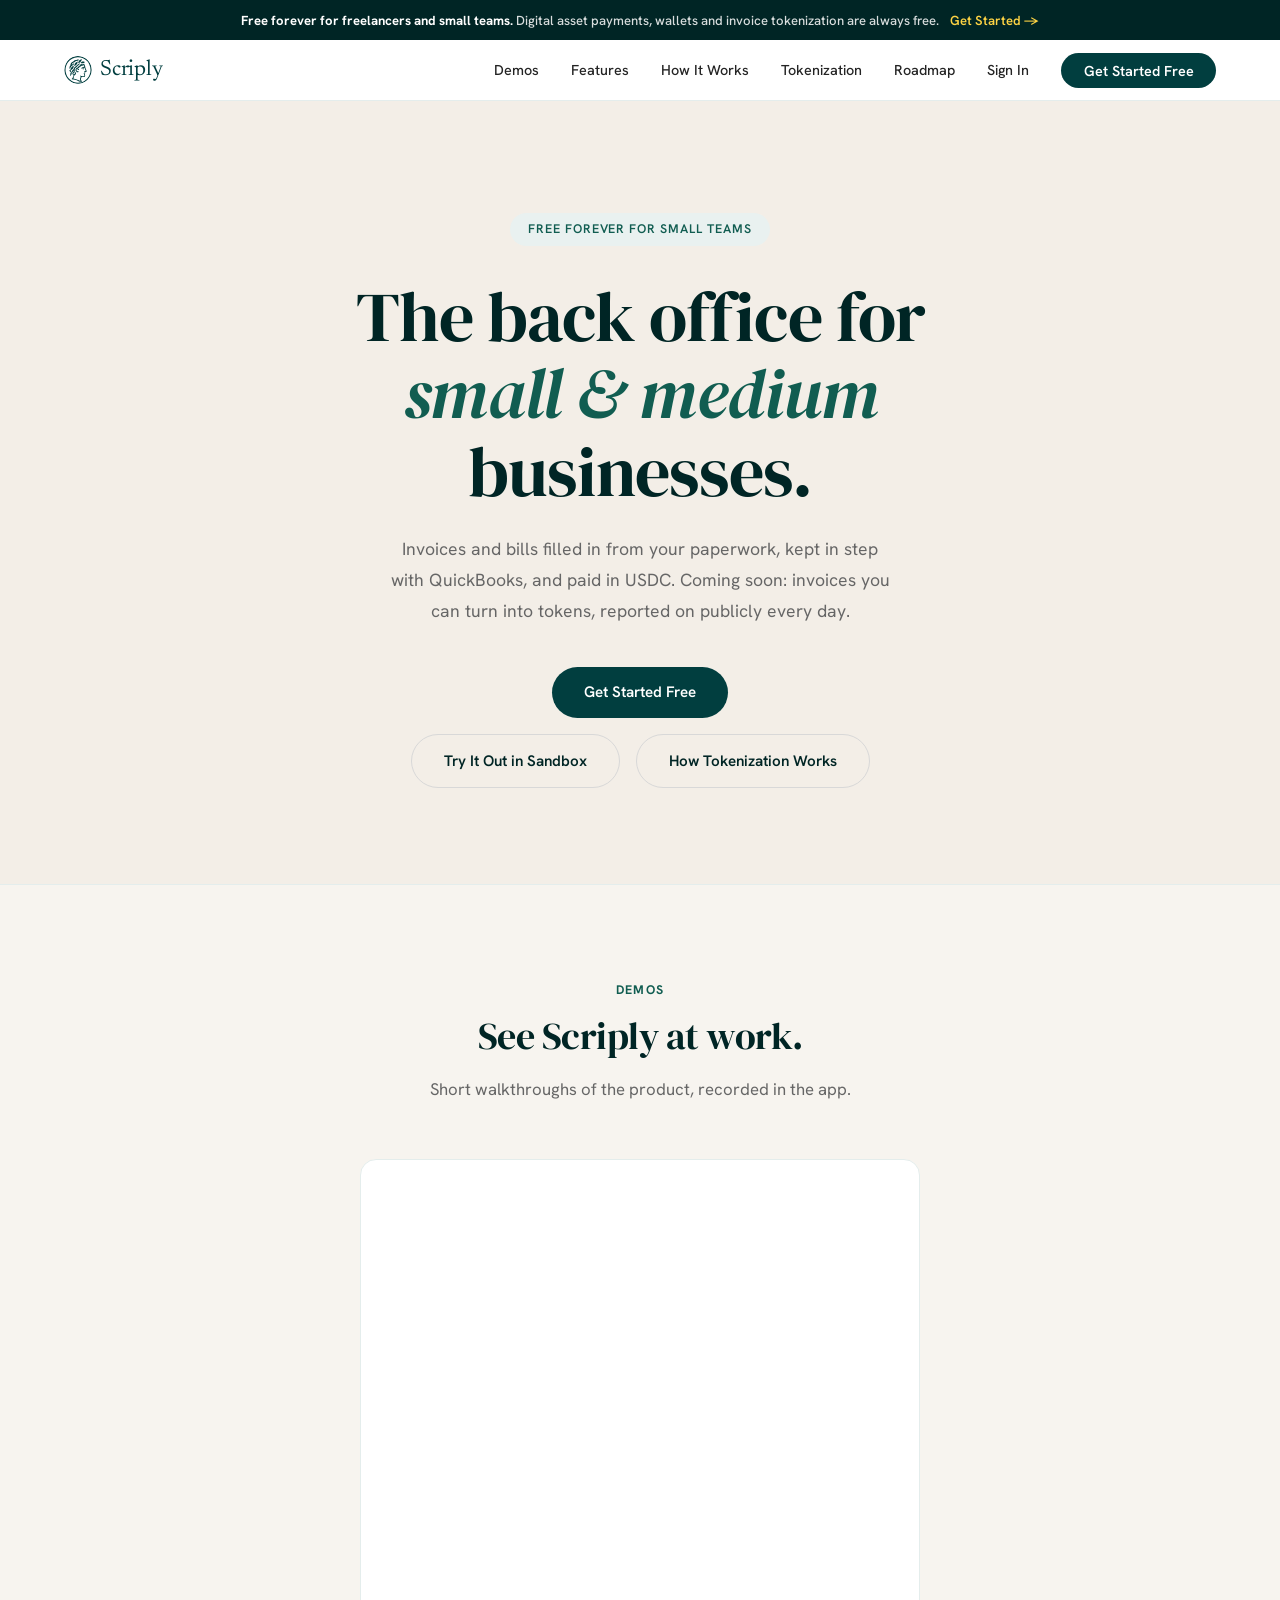
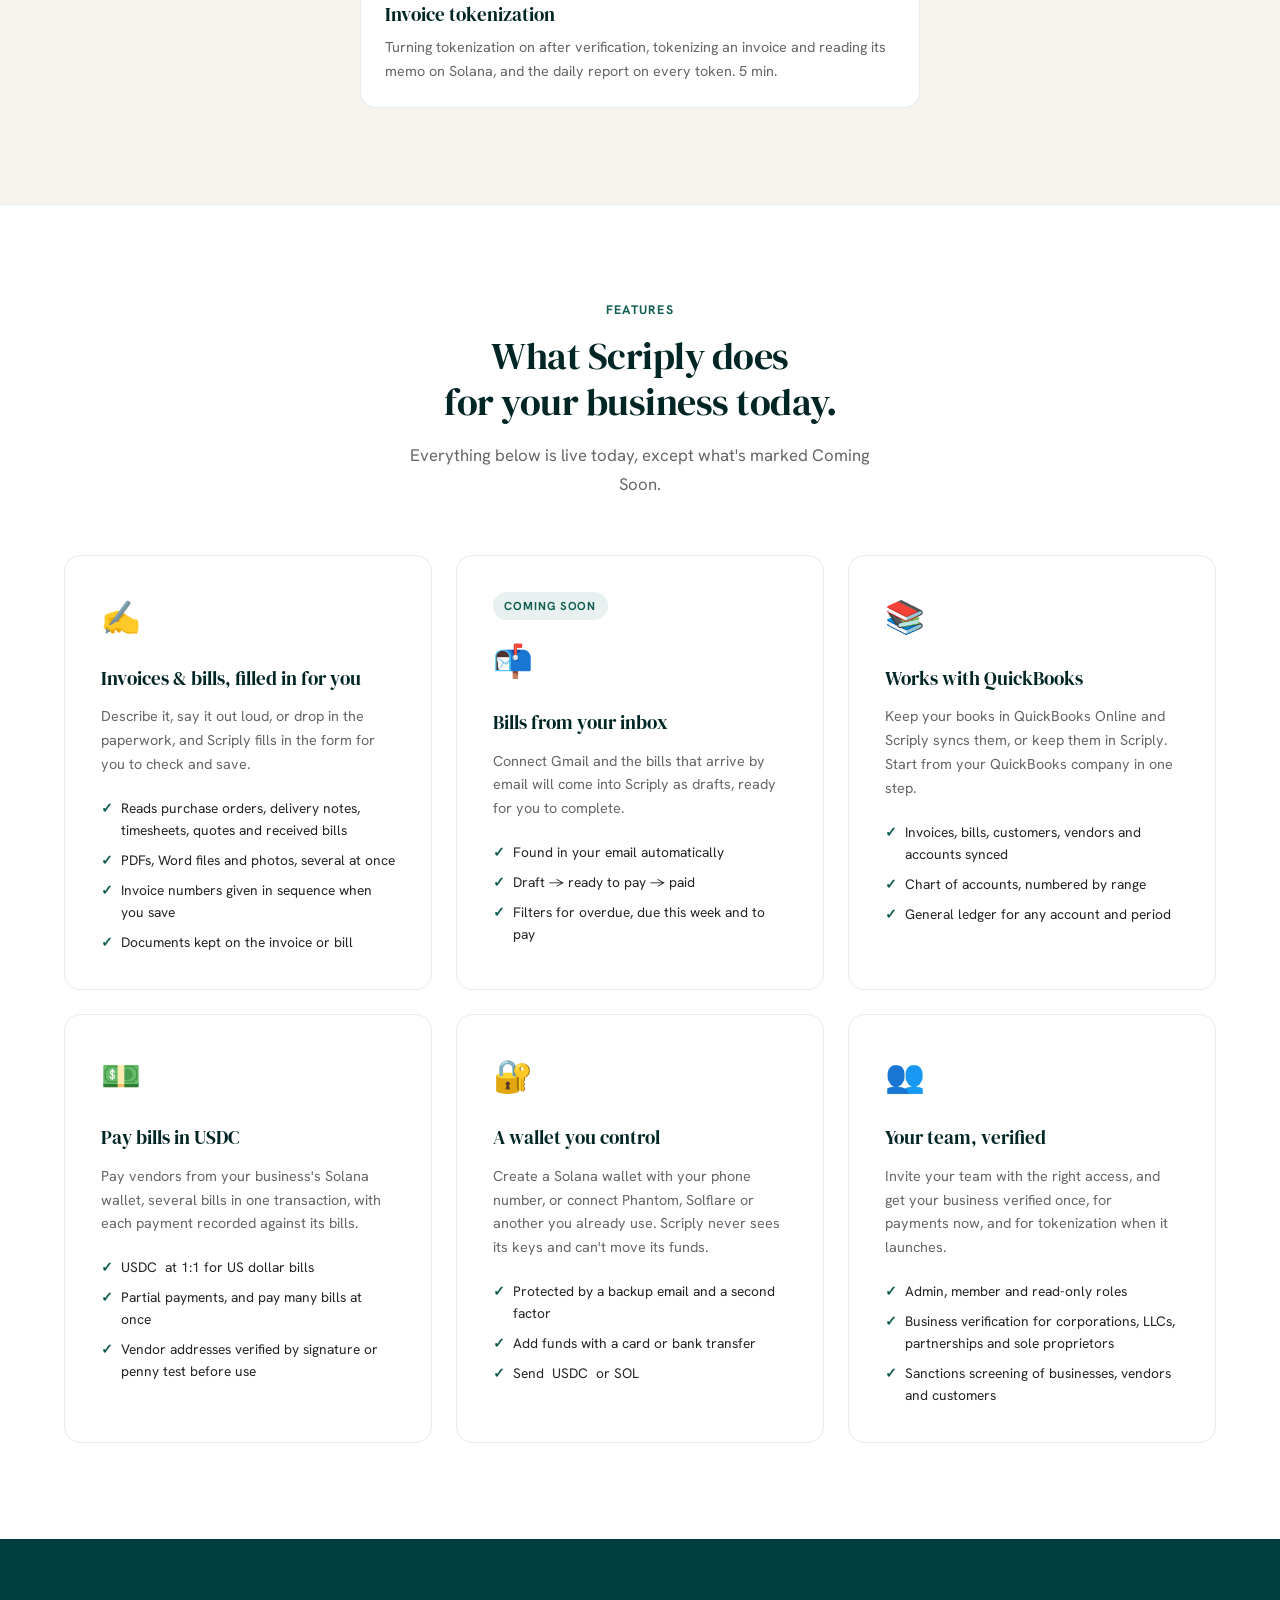
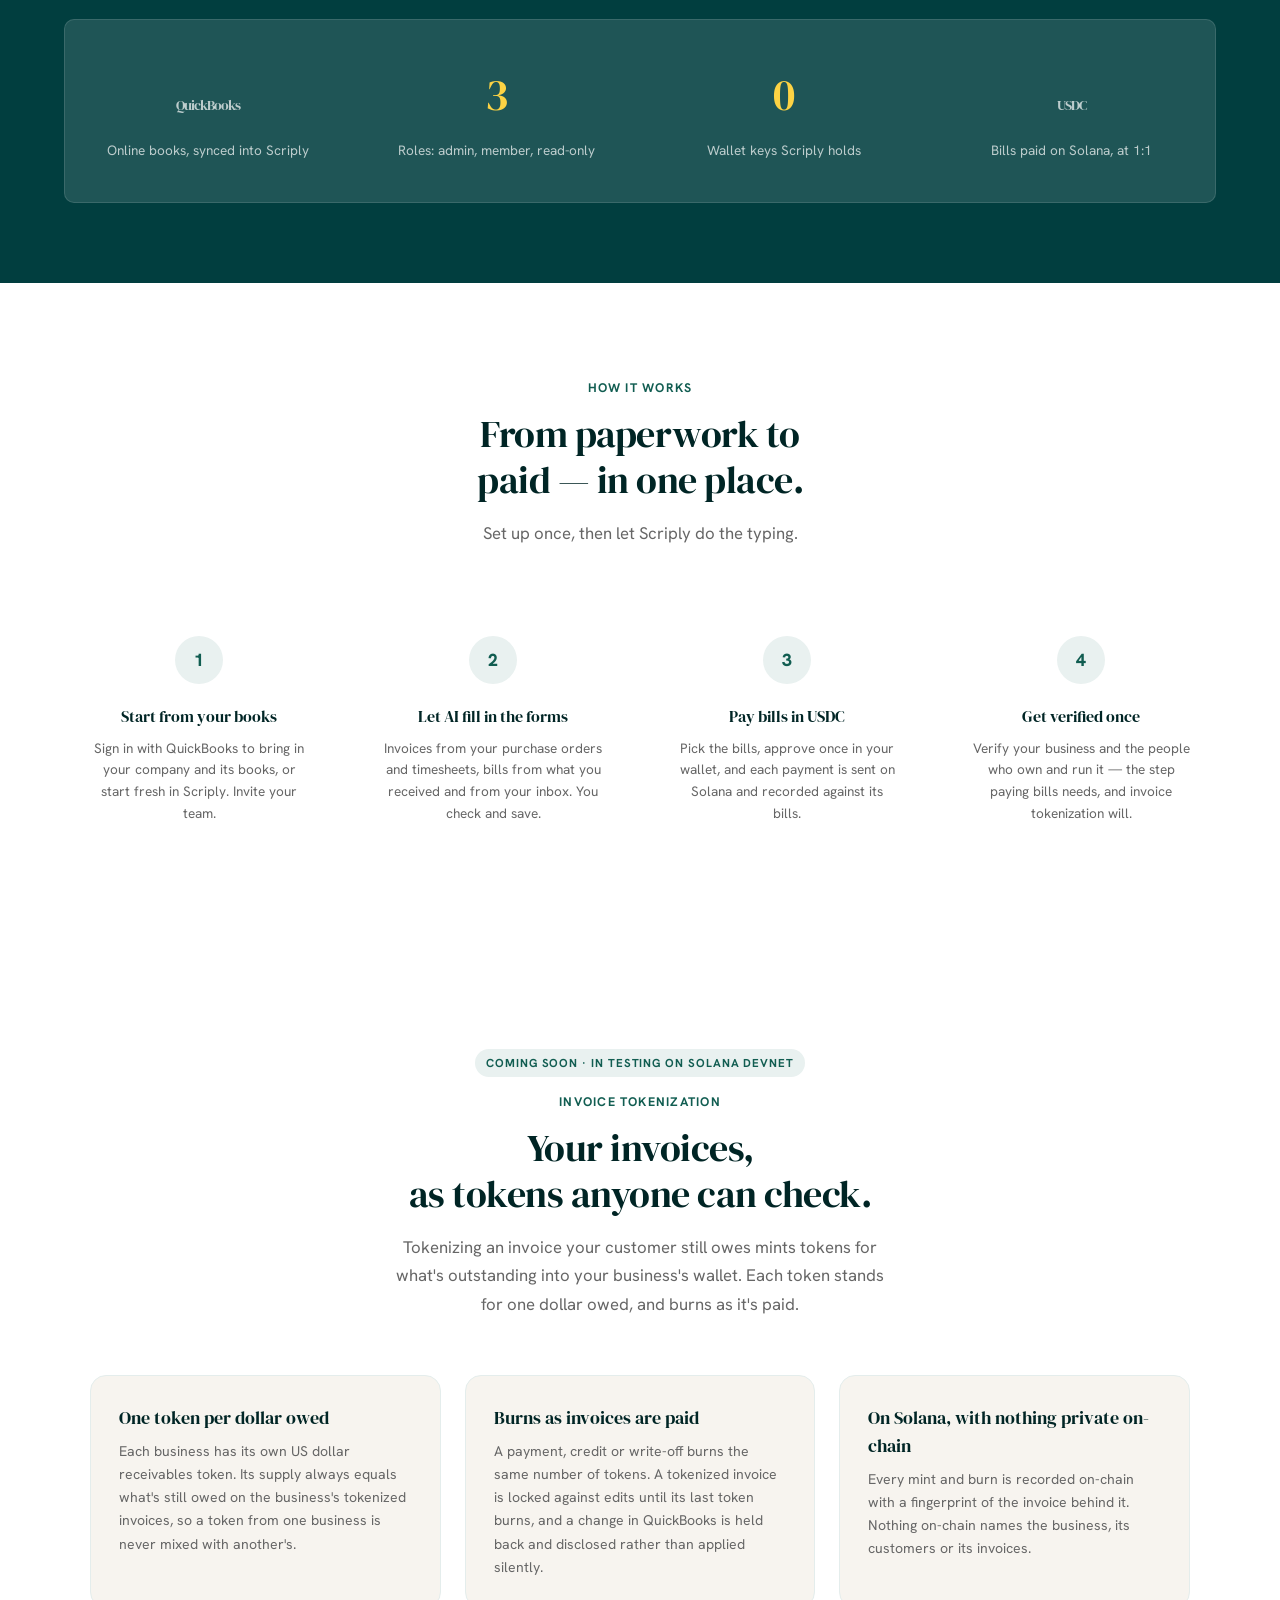
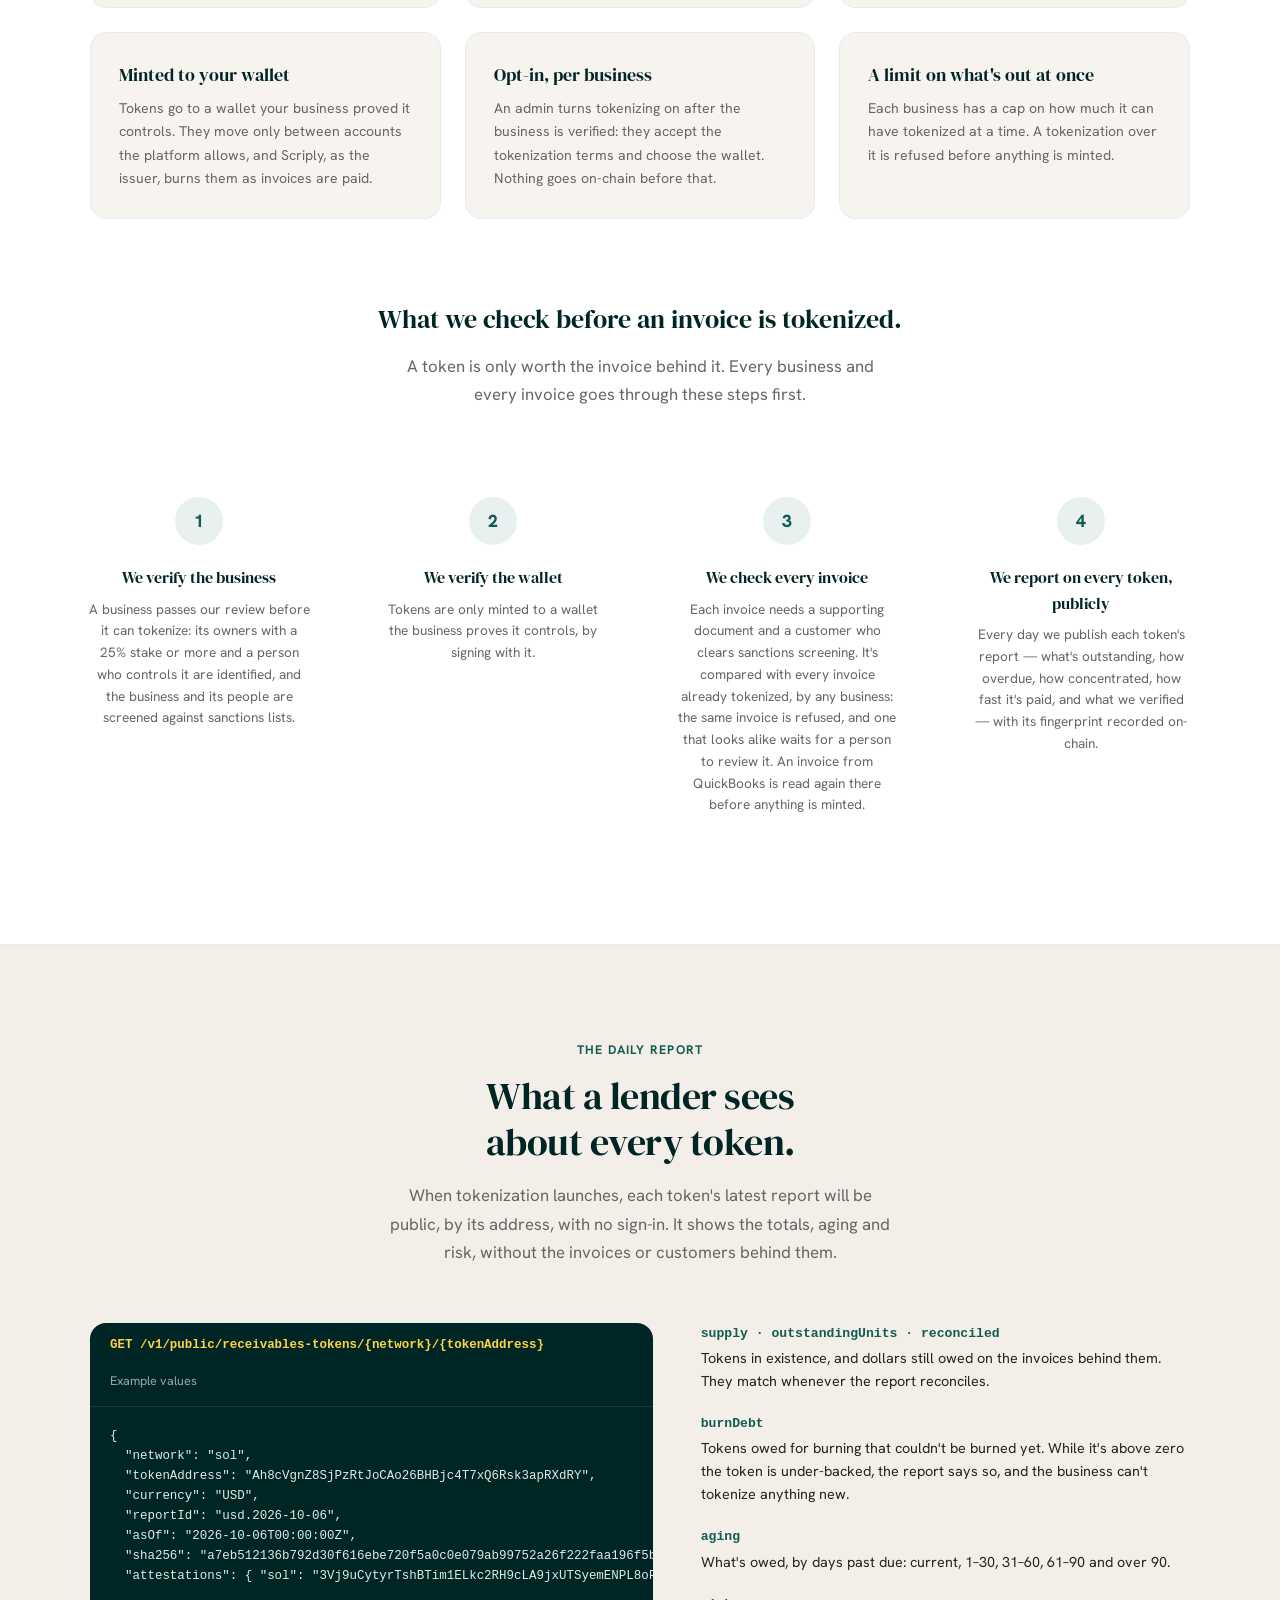
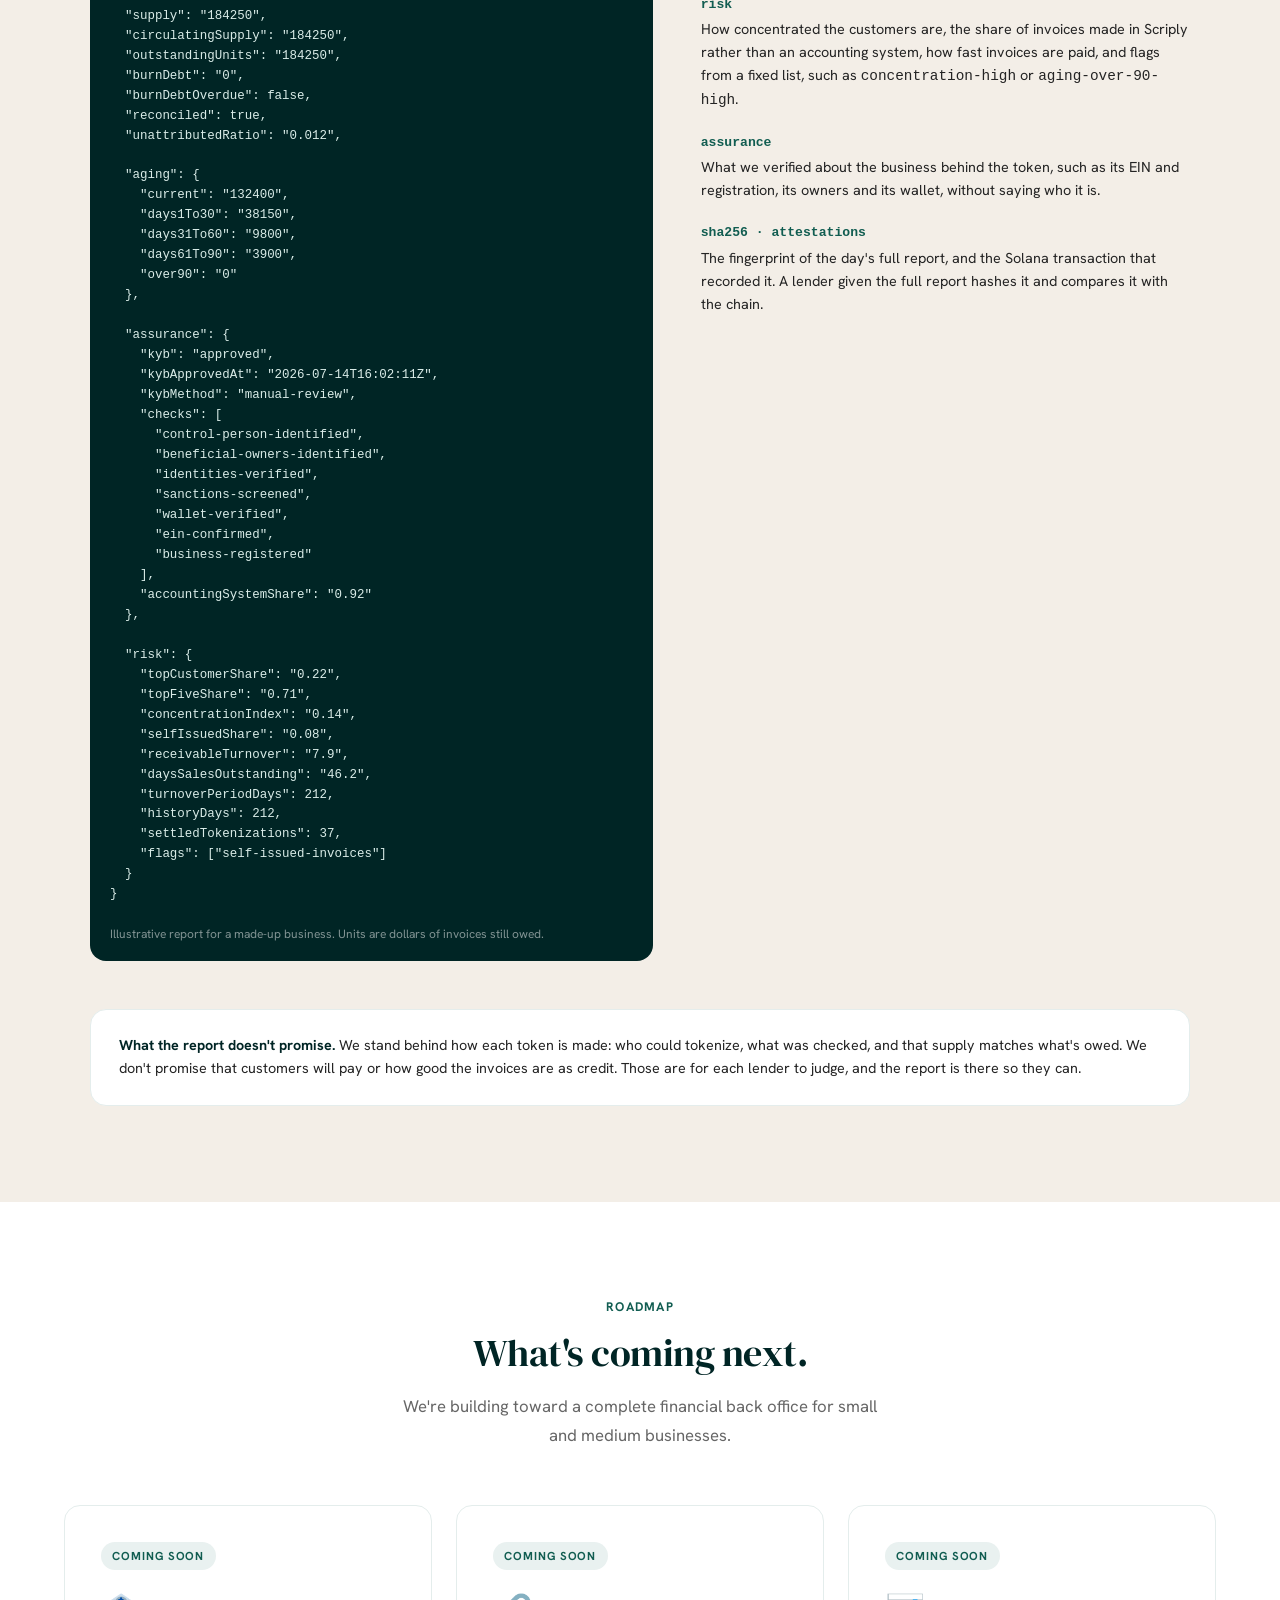
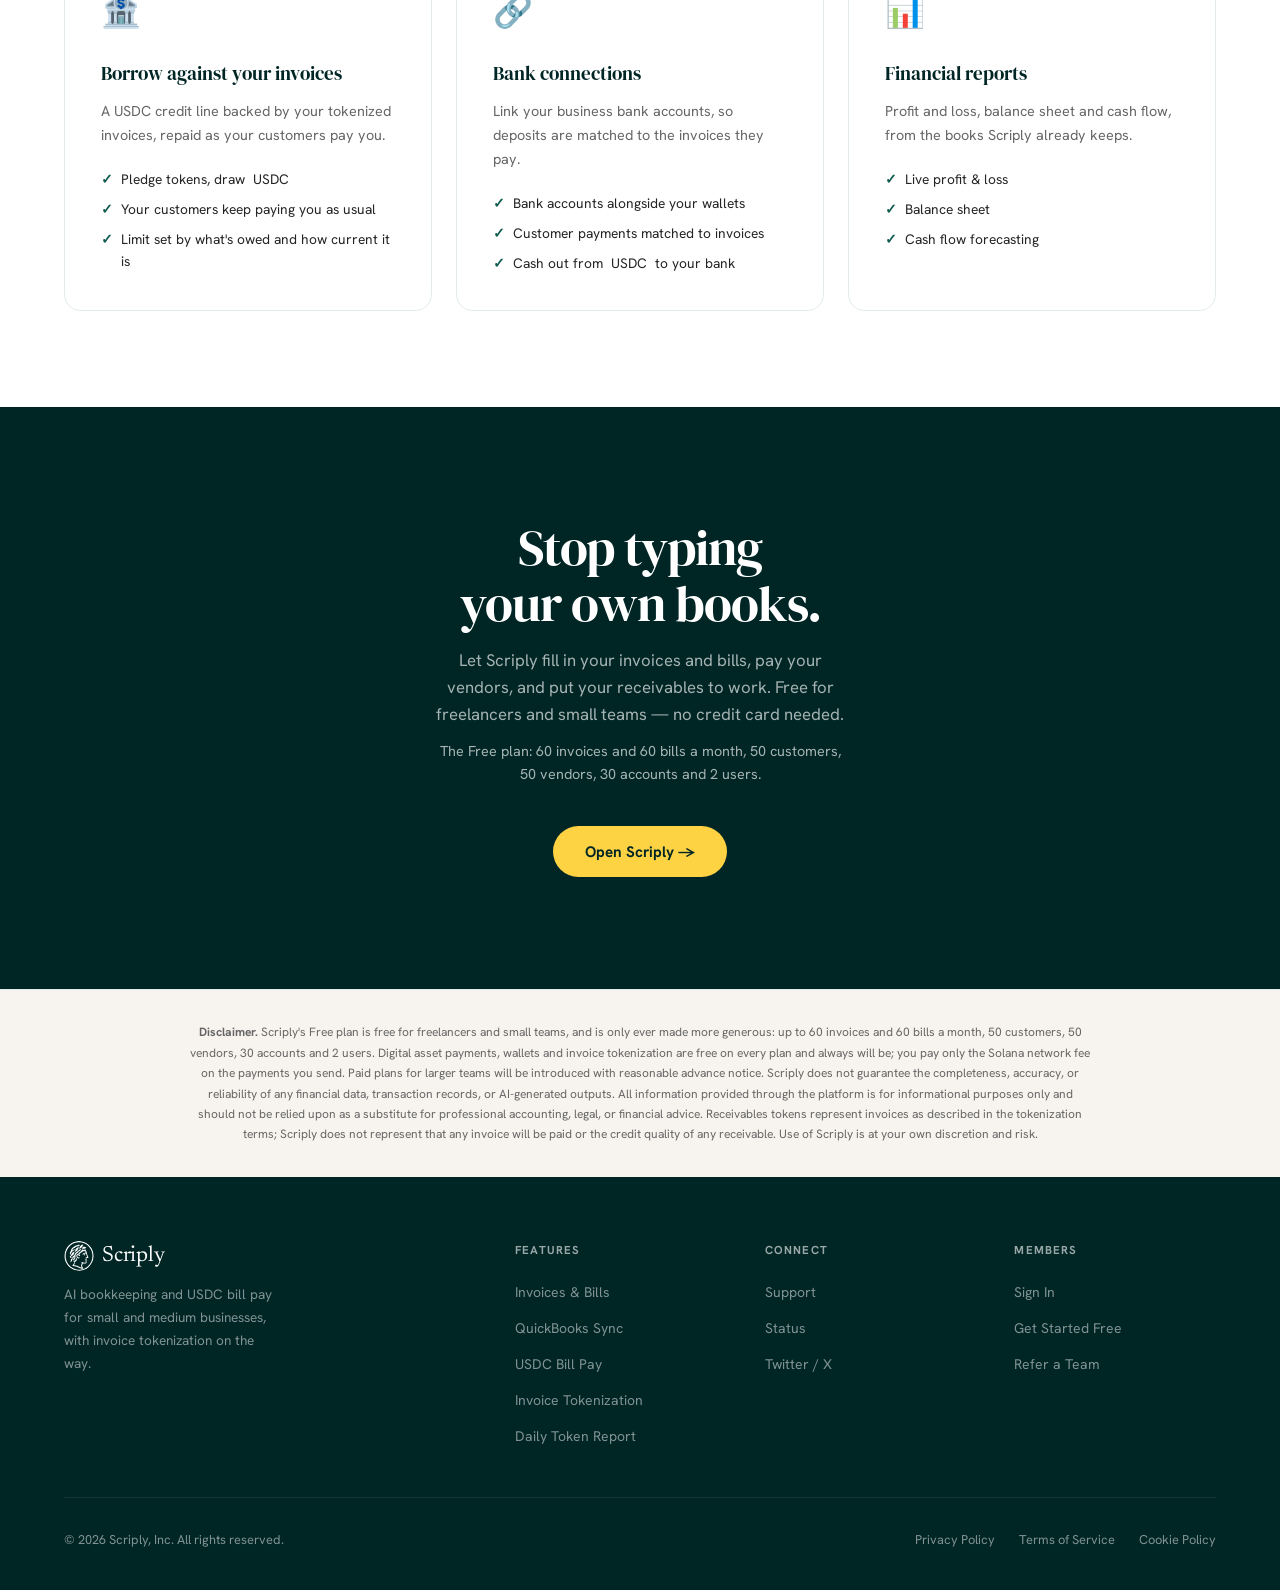
==== commit 05b1f70f: "Say free forever for small teams instead of beta; Gmail is coming soon The banner, hero and closing " ====
--- a/index.html
+++ b/index.html
@@ -4,13 +4,13 @@
   <meta charset="UTF-8" />
   <meta name="viewport" content="width=device-width, initial-scale=1.0" />
   <title>Scriply — AI Accounting Meets Blockchain</title>
-  <meta name="description" content="The back office for small and medium businesses: invoices and bills filled in from your paperwork, kept in step with QuickBooks, and paid in USDC. Free during beta.">
+  <meta name="description" content="The back office for small and medium businesses: invoices and bills filled in from your paperwork, kept in step with QuickBooks, and paid in USDC. Free for freelancers and small teams.">
   <meta name="theme-color" content="#013e3f">
   <meta property="og:type" content="website">
   <meta property="og:url" content="https://www.scriply.io/">
   <meta property="og:site_name" content="Scriply">
   <meta property="og:title" content="Scriply — The back office for small &amp; medium businesses">
-  <meta property="og:description" content="Invoices and bills filled in from your paperwork, kept in step with QuickBooks, and paid in USDC. Free during beta.">
+  <meta property="og:description" content="Invoices and bills filled in from your paperwork, kept in step with QuickBooks, and paid in USDC. Free for freelancers and small teams.">
   <meta name="twitter:card" content="summary">
   <link rel="preconnect" href="https://fonts.googleapis.com">
   <link rel="preconnect" href="https://fonts.gstatic.com" crossorigin>
@@ -70,8 +70,8 @@
       overflow-x: hidden;
     }
 
-    /* ── BETA BANNER ── */
-    .beta-banner {
+    /* ── LAUNCH BANNER ── */
+    .launch-banner {
       background: var(--brand-dark);
       text-align: center;
       padding: 0.6rem 1rem;
@@ -79,9 +79,9 @@
       font-weight: 500;
       color: rgba(255,255,255,0.85);
     }
-    .beta-banner strong { font-weight: 700; color: #fff; }
-    .beta-banner a { color: var(--honey); text-decoration: none; font-weight: 600; margin-left: 0.5rem; }
-    .beta-banner a:hover { text-decoration: underline; }
+    .launch-banner strong { font-weight: 700; color: #fff; }
+    .launch-banner a { color: var(--honey); text-decoration: none; font-weight: 600; margin-left: 0.5rem; }
+    .launch-banner a:hover { text-decoration: underline; }
 
     /* ── NAV ── */
     nav {
@@ -330,18 +330,6 @@
     }
 
     .check-icon { color: var(--brand-mid); font-weight: 700; flex-shrink: 0; }
-
-    .feature-beta-note {
-      display: inline-block;
-      background: var(--honey);
-      color: var(--brand-dark);
-      font-size: 0.72rem;
-      font-weight: 700;
-      padding: 0.15rem 0.5rem;
-      border-radius: 999px;
-      margin-left: 0.3rem;
-      white-space: nowrap;
-    }
 
     .solutions-grid-single {
       grid-template-columns: 1fr;
@@ -627,6 +615,9 @@
       max-width: 420px;
       margin: 0 auto 2.5rem;
     }
+
+    /* The Free plan's limits, under the line above them */
+    .cta-section .cta-plan { font-size: 0.9rem; margin-top: -1.75rem; }
 
     .cta-actions {
       display: flex;
@@ -867,9 +858,9 @@
 
   <a href="#main" class="skip-link">Skip to content</a>
 
-  <!-- BETA BANNER -->
-  <div class="beta-banner">
-    Now in Beta — <strong>Free during our launch period.</strong> Pricing introduced with advance notice.
+  <!-- LAUNCH BANNER -->
+  <div class="launch-banner">
+    <strong>Free forever for freelancers and small teams.</strong> Digital asset payments, wallets and invoice tokenization are always free.
     <a href="https://app.scriply.io">Get Started →</a>
   </div>
 
@@ -893,7 +884,7 @@
   <main id="main">
   <!-- HERO -->
   <section class="hero">
-    <div class="hero-eyebrow">Beta — Free Access Now</div>
+    <div class="hero-eyebrow">Free Forever for Small Teams</div>
     <h1>The back office for<br /><em>small &amp; medium</em> businesses.</h1>
     <p>Invoices and bills filled in from your paperwork, kept in step with <span translate="no">QuickBooks</span>, and paid in <span translate="no">USDC</span>. Coming soon: invoices you can turn into tokens, reported on publicly every day.</p>
     <div class="hero-actions">
@@ -928,7 +919,7 @@
     <div class="section-header">
       <span class="section-eyebrow">Features</span>
       <h2 class="section-title">What <span translate="no">Scriply</span> does<br />for your business today.</h2>
-      <p class="section-sub">Everything below is live in the beta.</p>
+      <p class="section-sub">Everything below is live today, except what's marked Coming Soon.</p>
     </div>
     <div class="solutions-grid">
       <div class="solution-card">
@@ -943,9 +934,10 @@
         </ul>
       </div>
       <div class="solution-card">
+        <span class="coming-soon-badge">Coming Soon</span>
         <span class="solution-icon" aria-hidden="true">📬</span>
         <h3>Bills from your inbox</h3>
-        <p>Connect Gmail and the bills that arrive by email come into <span translate="no">Scriply</span> as drafts, ready for you to complete.</p>
+        <p>Connect Gmail and the bills that arrive by email will come into <span translate="no">Scriply</span> as drafts, ready for you to complete.</p>
         <ul class="solution-features">
           <li><span class="check-icon" aria-hidden="true">✓</span> Found in your email automatically</li>
           <li><span class="check-icon" aria-hidden="true">✓</span> Draft → ready to pay → paid</li>
@@ -1247,7 +1239,8 @@
   <!-- CTA -->
   <section class="cta-section">
     <h2>Stop typing<br />your own books.</h2>
-    <p>Let <span translate="no">Scriply</span> fill in your invoices and bills, pay your vendors, and put your receivables to work. Free during beta — no credit card needed.</p>
+    <p>Let <span translate="no">Scriply</span> fill in your invoices and bills, pay your vendors, and put your receivables to work. Free for freelancers and small teams — no credit card needed.</p>
+    <p class="cta-plan">The Free plan: 60 invoices and 60 bills a month, 50 customers, 50 vendors, 30 accounts and 2 users.</p>
     <div class="cta-actions">
       <a href="https://app.scriply.io" class="btn-white">Open <span translate="no">Scriply</span> →</a>
     </div>
@@ -1257,7 +1250,7 @@
   <!-- DISCLAIMER -->
   <div class="disclaimer">
     <p>
-      <strong>Beta Disclaimer.</strong> <span translate="no">Scriply</span> is currently in beta. The platform is provided free of charge during the beta period. <span translate="no">Scriply</span>, Inc. reserves the right to introduce pricing at any time and will provide users with reasonable advance notice prior to any changes. During the beta period, Gmail bill extraction is limited to 100 emails per account. <span translate="no">Scriply</span> does not guarantee the completeness, accuracy, or reliability of any financial data, transaction records, or AI-generated outputs. All information provided through the platform is for informational purposes only and should not be relied upon as a substitute for professional accounting, legal, or financial advice. Receivables tokens represent invoices as described in the tokenization terms; <span translate="no">Scriply</span> does not represent that any invoice will be paid or the credit quality of any receivable. Use of <span translate="no">Scriply</span> during the beta period is at your own discretion and risk.
+      <strong>Disclaimer.</strong> <span translate="no">Scriply</span>'s Free plan is free for freelancers and small teams, and is only ever made more generous: up to 60 invoices and 60 bills a month, 50 customers, 50 vendors, 30 accounts and 2 users. Digital asset payments, wallets and invoice tokenization are free on every plan and always will be; you pay only the <span translate="no">Solana</span> network fee on the payments you send. Paid plans for larger teams will be introduced with reasonable advance notice. <span translate="no">Scriply</span> does not guarantee the completeness, accuracy, or reliability of any financial data, transaction records, or AI-generated outputs. All information provided through the platform is for informational purposes only and should not be relied upon as a substitute for professional accounting, legal, or financial advice. Receivables tokens represent invoices as described in the tokenization terms; <span translate="no">Scriply</span> does not represent that any invoice will be paid or the credit quality of any receivable. Use of <span translate="no">Scriply</span> is at your own discretion and risk.
     </p>
   </div>
 
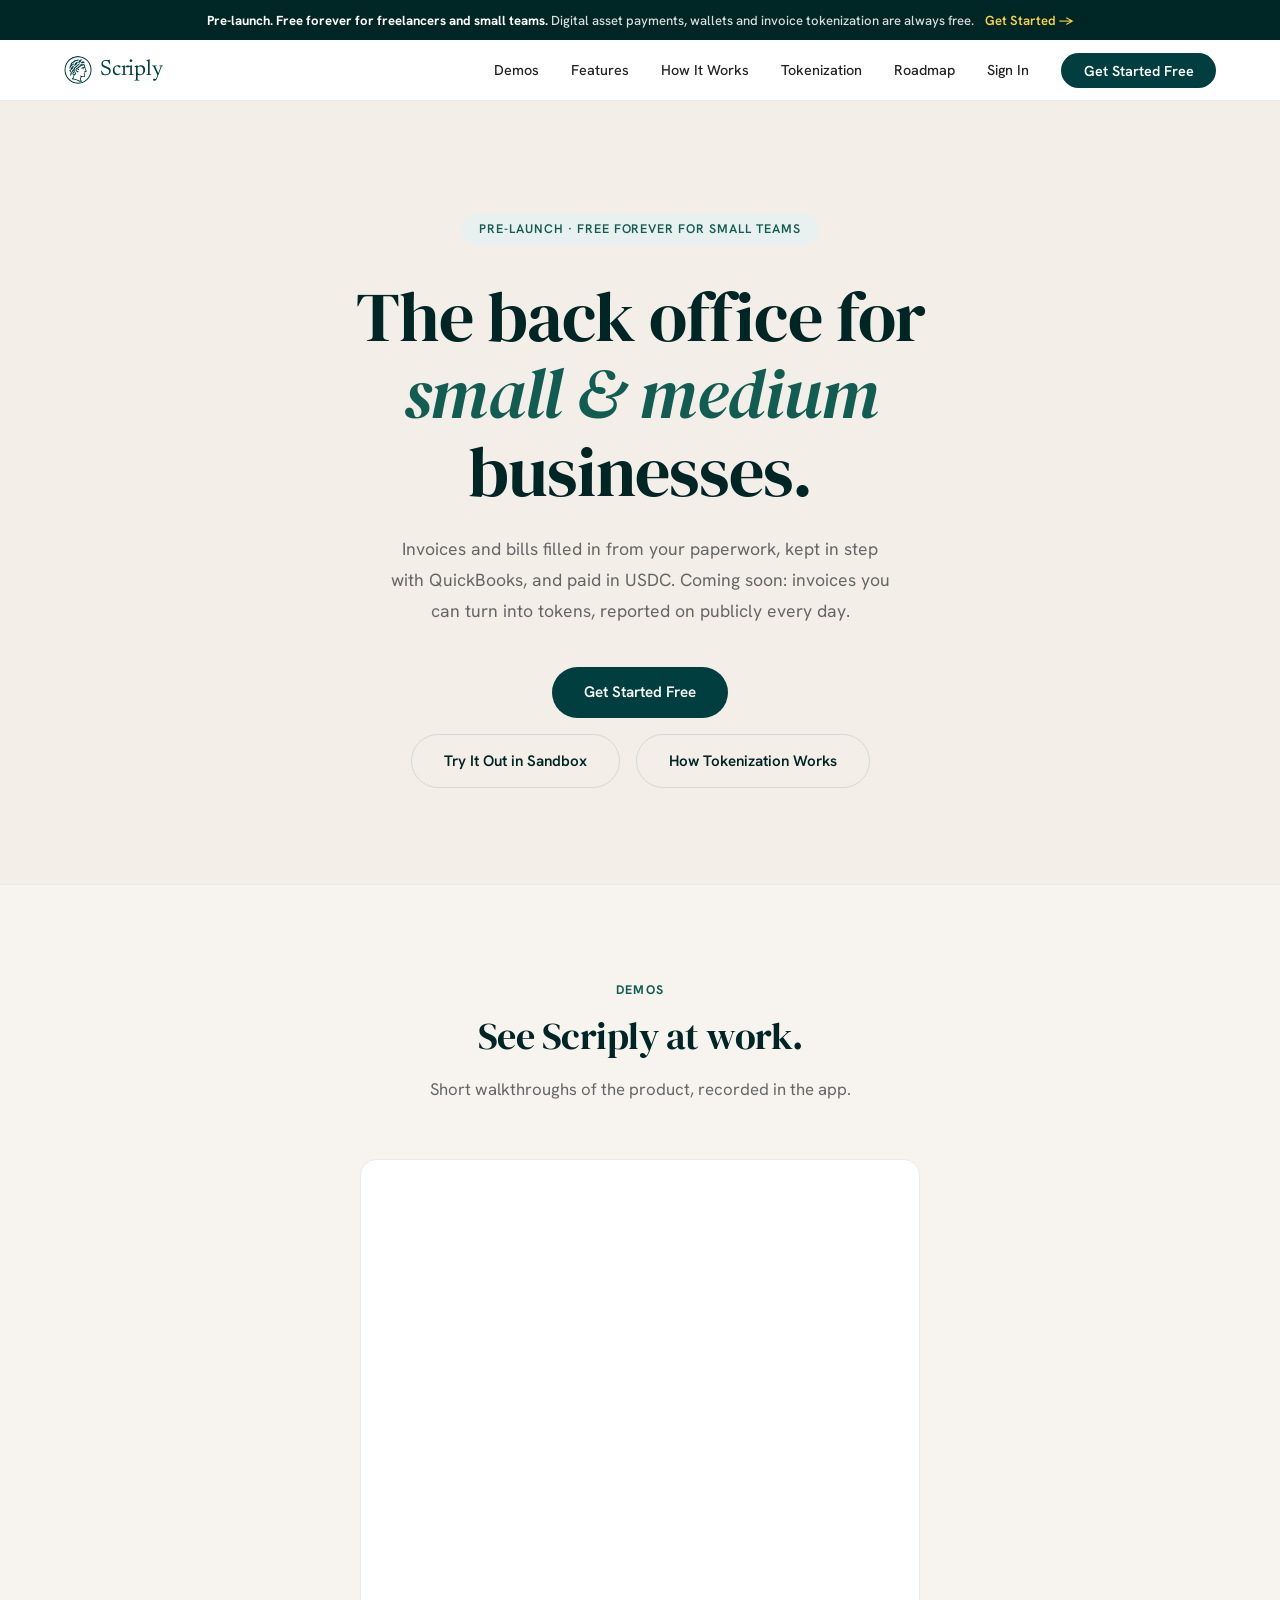
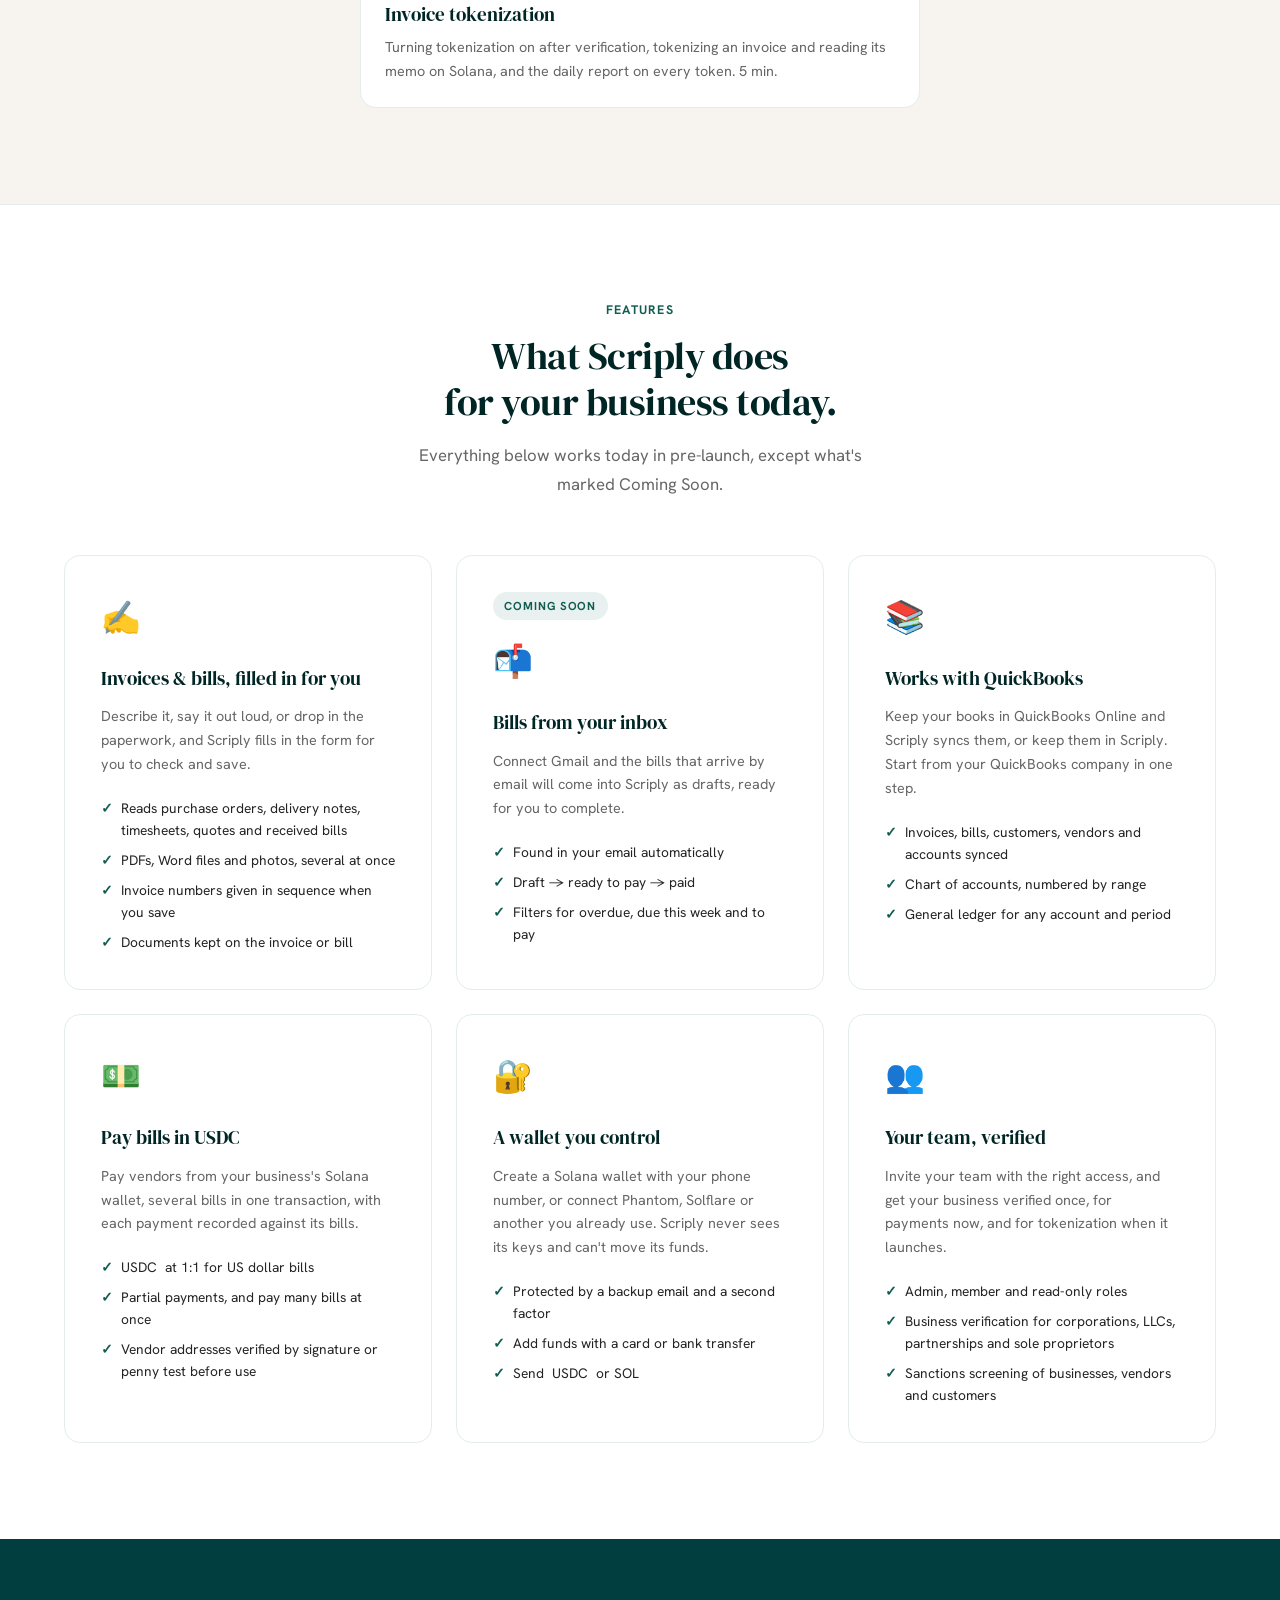
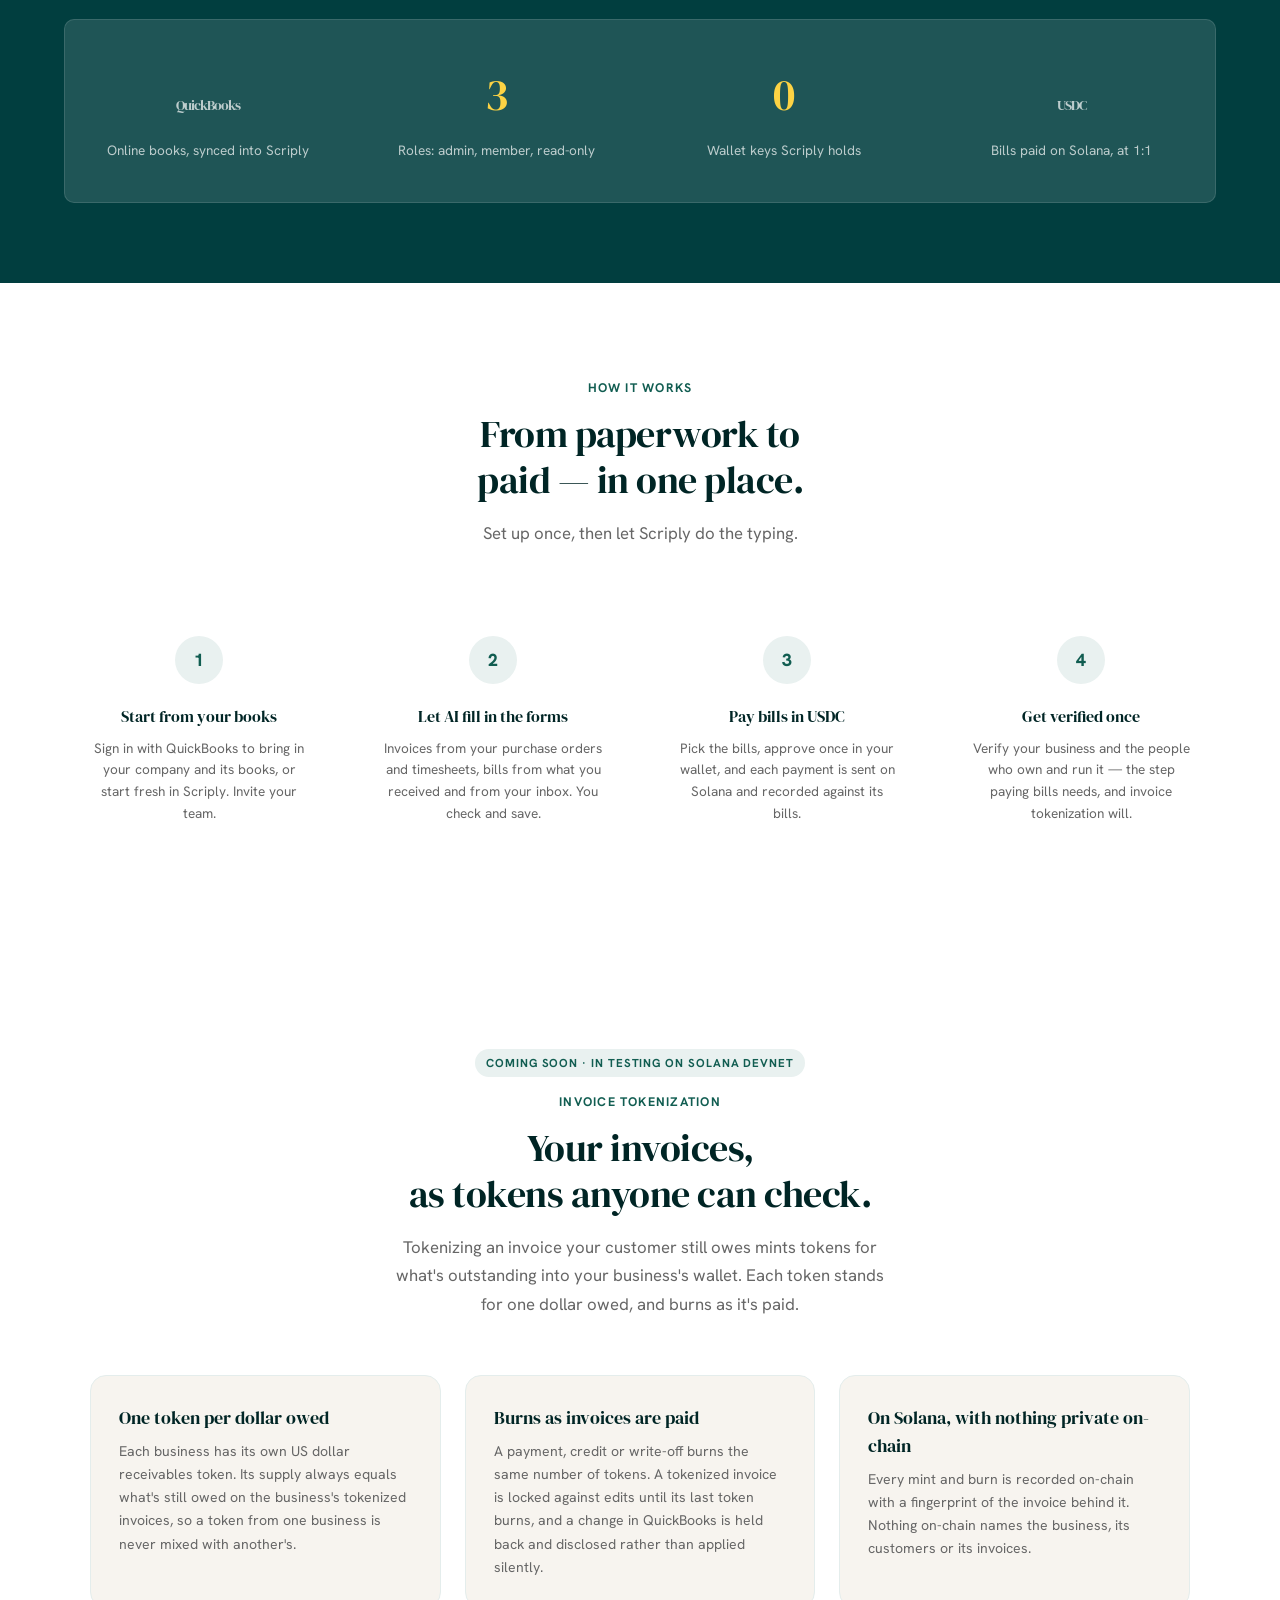
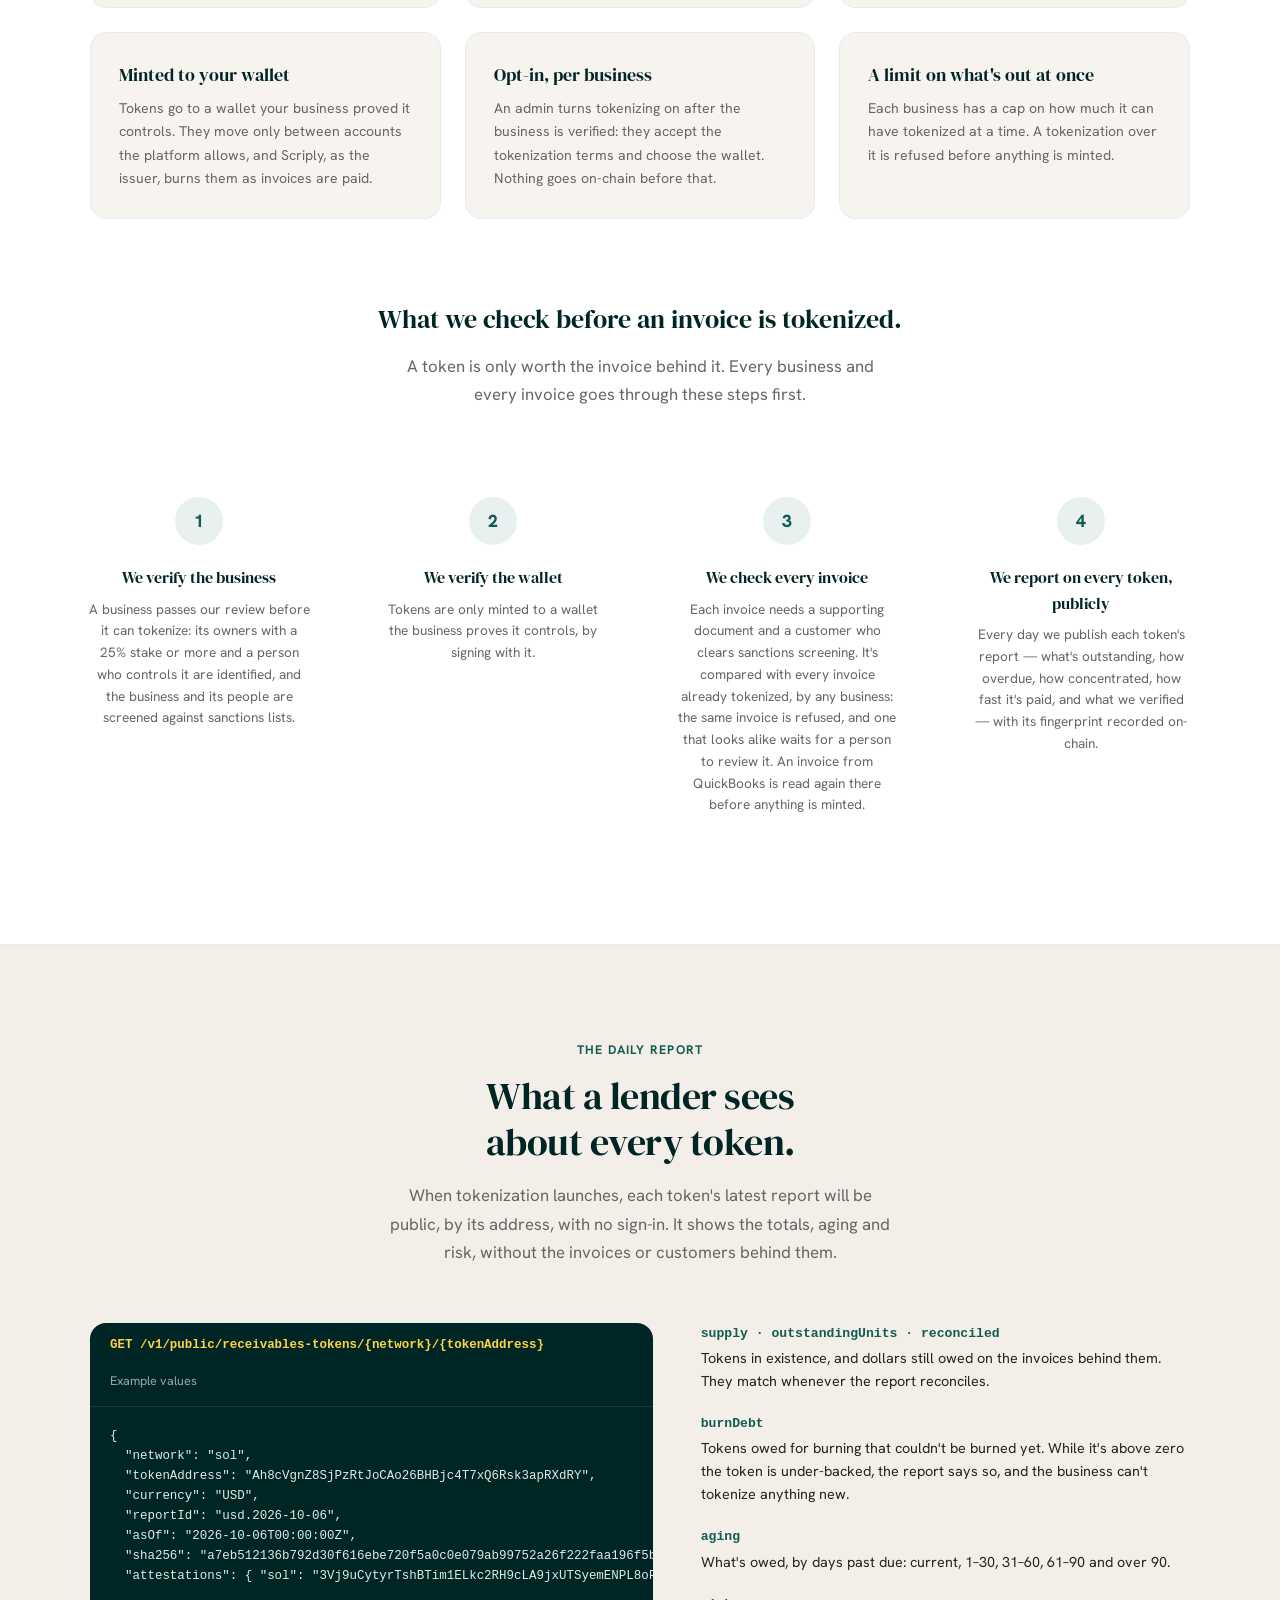
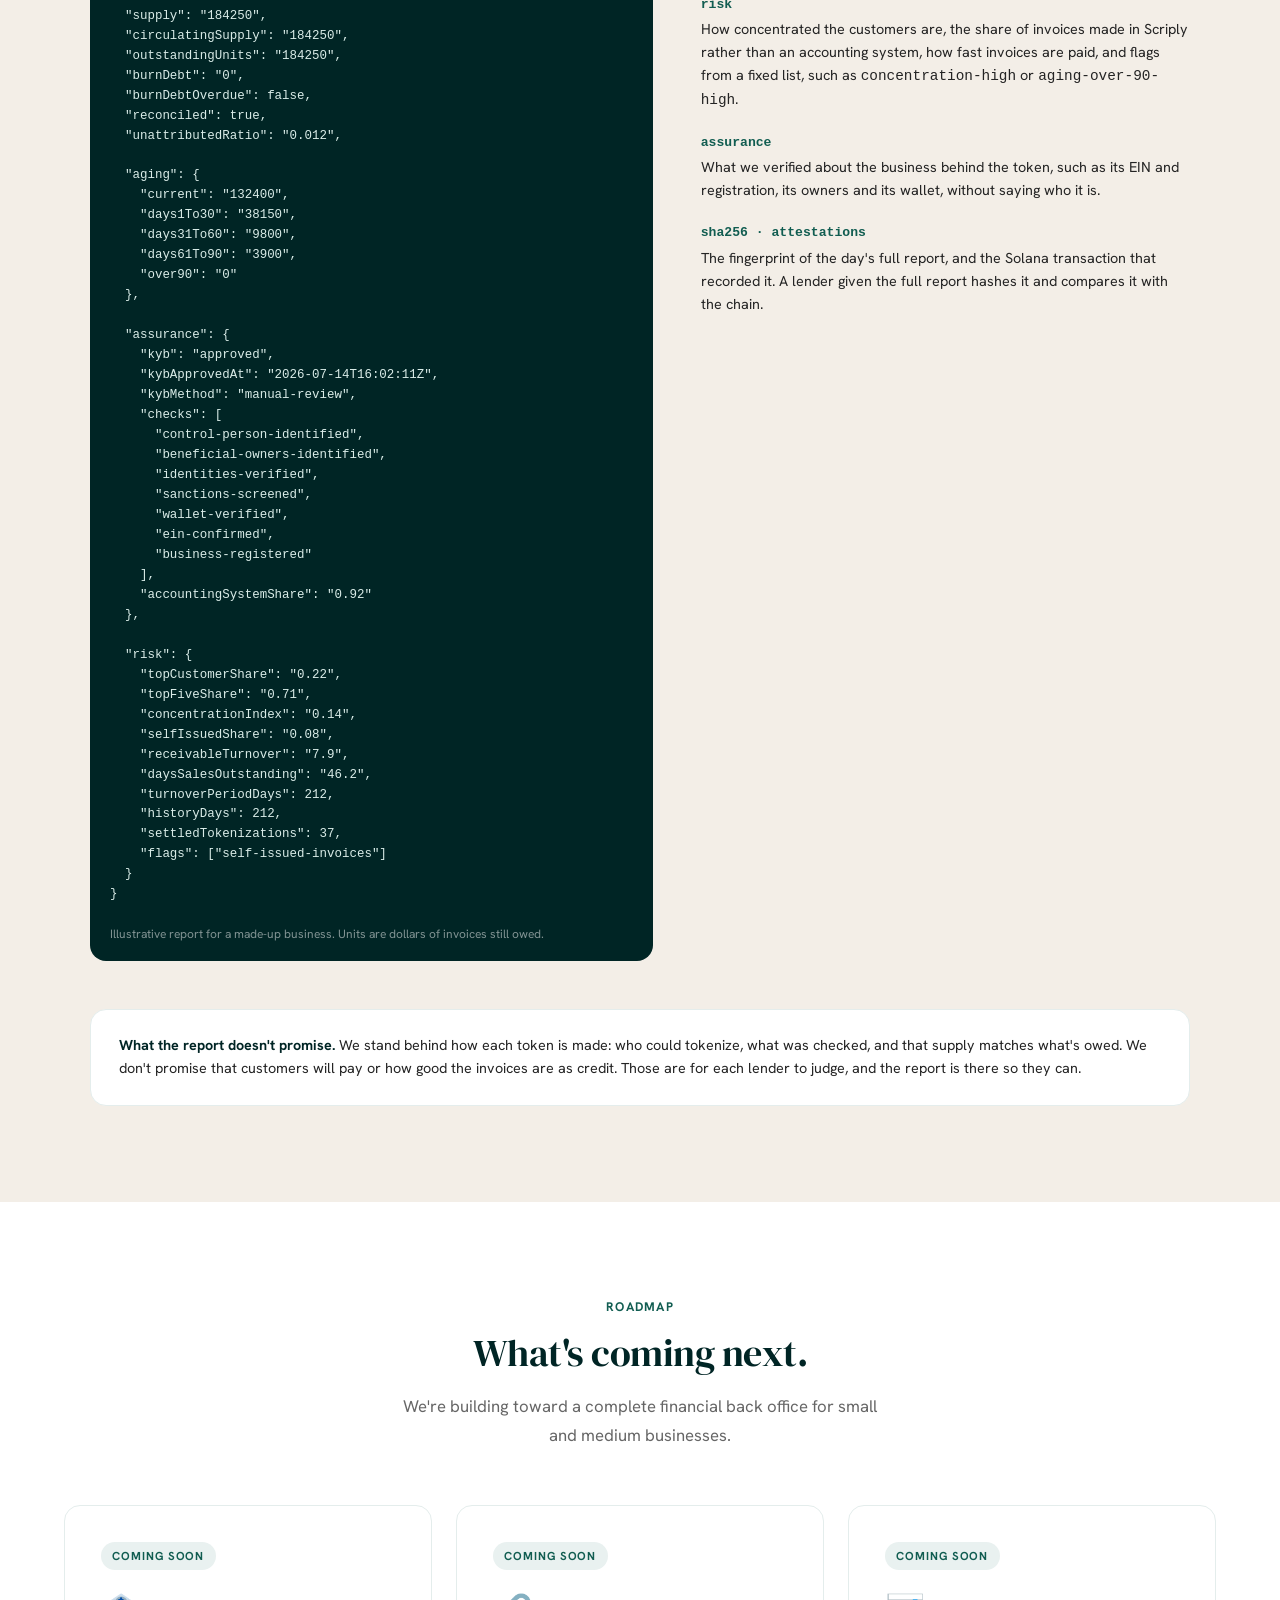
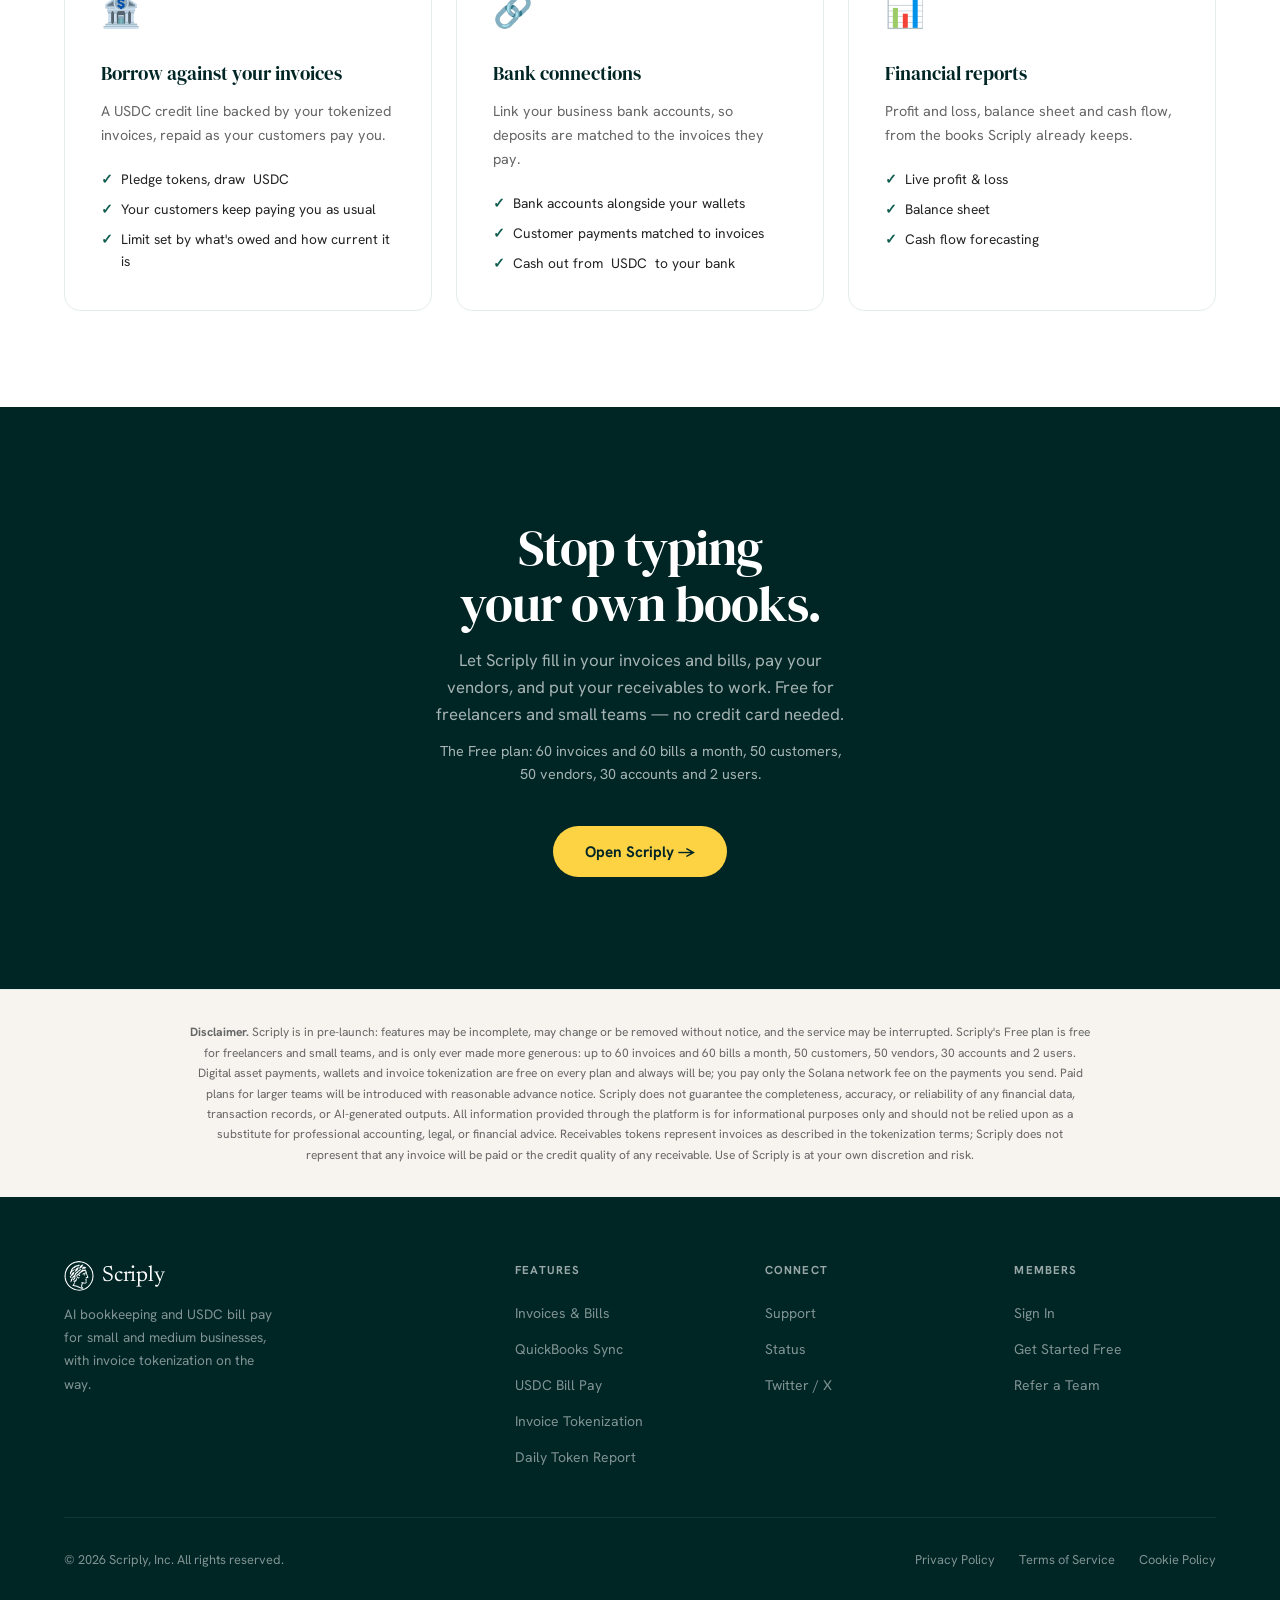
==== commit 3dd191a3: "Call Scriply pre-launch on the landing page The banner, hero, features line and meta descriptions sa" ====
--- a/index.html
+++ b/index.html
@@ -4,13 +4,13 @@
   <meta charset="UTF-8" />
   <meta name="viewport" content="width=device-width, initial-scale=1.0" />
   <title>Scriply — AI Accounting Meets Blockchain</title>
-  <meta name="description" content="The back office for small and medium businesses: invoices and bills filled in from your paperwork, kept in step with QuickBooks, and paid in USDC. Free for freelancers and small teams.">
+  <meta name="description" content="The back office for small and medium businesses: invoices and bills filled in from your paperwork, kept in step with QuickBooks, and paid in USDC. Now in pre-launch, free for freelancers and small teams.">
   <meta name="theme-color" content="#013e3f">
   <meta property="og:type" content="website">
   <meta property="og:url" content="https://www.scriply.io/">
   <meta property="og:site_name" content="Scriply">
   <meta property="og:title" content="Scriply — The back office for small &amp; medium businesses">
-  <meta property="og:description" content="Invoices and bills filled in from your paperwork, kept in step with QuickBooks, and paid in USDC. Free for freelancers and small teams.">
+  <meta property="og:description" content="Invoices and bills filled in from your paperwork, kept in step with QuickBooks, and paid in USDC. Now in pre-launch, free for freelancers and small teams.">
   <meta name="twitter:card" content="summary">
   <link rel="preconnect" href="https://fonts.googleapis.com">
   <link rel="preconnect" href="https://fonts.gstatic.com" crossorigin>
@@ -860,7 +860,7 @@
 
   <!-- LAUNCH BANNER -->
   <div class="launch-banner">
-    <strong>Free forever for freelancers and small teams.</strong> Digital asset payments, wallets and invoice tokenization are always free.
+    <strong>Pre-launch.</strong> <strong>Free forever for freelancers and small teams.</strong> Digital asset payments, wallets and invoice tokenization are always free.
     <a href="https://app.scriply.io">Get Started →</a>
   </div>
 
@@ -884,7 +884,7 @@
   <main id="main">
   <!-- HERO -->
   <section class="hero">
-    <div class="hero-eyebrow">Free Forever for Small Teams</div>
+    <div class="hero-eyebrow">Pre-Launch · Free Forever for Small Teams</div>
     <h1>The back office for<br /><em>small &amp; medium</em> businesses.</h1>
     <p>Invoices and bills filled in from your paperwork, kept in step with <span translate="no">QuickBooks</span>, and paid in <span translate="no">USDC</span>. Coming soon: invoices you can turn into tokens, reported on publicly every day.</p>
     <div class="hero-actions">
@@ -919,7 +919,7 @@
     <div class="section-header">
       <span class="section-eyebrow">Features</span>
       <h2 class="section-title">What <span translate="no">Scriply</span> does<br />for your business today.</h2>
-      <p class="section-sub">Everything below is live today, except what's marked Coming Soon.</p>
+      <p class="section-sub">Everything below works today in pre-launch, except what's marked Coming Soon.</p>
     </div>
     <div class="solutions-grid">
       <div class="solution-card">
@@ -1250,7 +1250,7 @@
   <!-- DISCLAIMER -->
   <div class="disclaimer">
     <p>
-      <strong>Disclaimer.</strong> <span translate="no">Scriply</span>'s Free plan is free for freelancers and small teams, and is only ever made more generous: up to 60 invoices and 60 bills a month, 50 customers, 50 vendors, 30 accounts and 2 users. Digital asset payments, wallets and invoice tokenization are free on every plan and always will be; you pay only the <span translate="no">Solana</span> network fee on the payments you send. Paid plans for larger teams will be introduced with reasonable advance notice. <span translate="no">Scriply</span> does not guarantee the completeness, accuracy, or reliability of any financial data, transaction records, or AI-generated outputs. All information provided through the platform is for informational purposes only and should not be relied upon as a substitute for professional accounting, legal, or financial advice. Receivables tokens represent invoices as described in the tokenization terms; <span translate="no">Scriply</span> does not represent that any invoice will be paid or the credit quality of any receivable. Use of <span translate="no">Scriply</span> is at your own discretion and risk.
+      <strong>Disclaimer.</strong> <span translate="no">Scriply</span> is in pre-launch: features may be incomplete, may change or be removed without notice, and the service may be interrupted. <span translate="no">Scriply</span>'s Free plan is free for freelancers and small teams, and is only ever made more generous: up to 60 invoices and 60 bills a month, 50 customers, 50 vendors, 30 accounts and 2 users. Digital asset payments, wallets and invoice tokenization are free on every plan and always will be; you pay only the <span translate="no">Solana</span> network fee on the payments you send. Paid plans for larger teams will be introduced with reasonable advance notice. <span translate="no">Scriply</span> does not guarantee the completeness, accuracy, or reliability of any financial data, transaction records, or AI-generated outputs. All information provided through the platform is for informational purposes only and should not be relied upon as a substitute for professional accounting, legal, or financial advice. Receivables tokens represent invoices as described in the tokenization terms; <span translate="no">Scriply</span> does not represent that any invoice will be paid or the credit quality of any receivable. Use of <span translate="no">Scriply</span> is at your own discretion and risk.
     </p>
   </div>
 
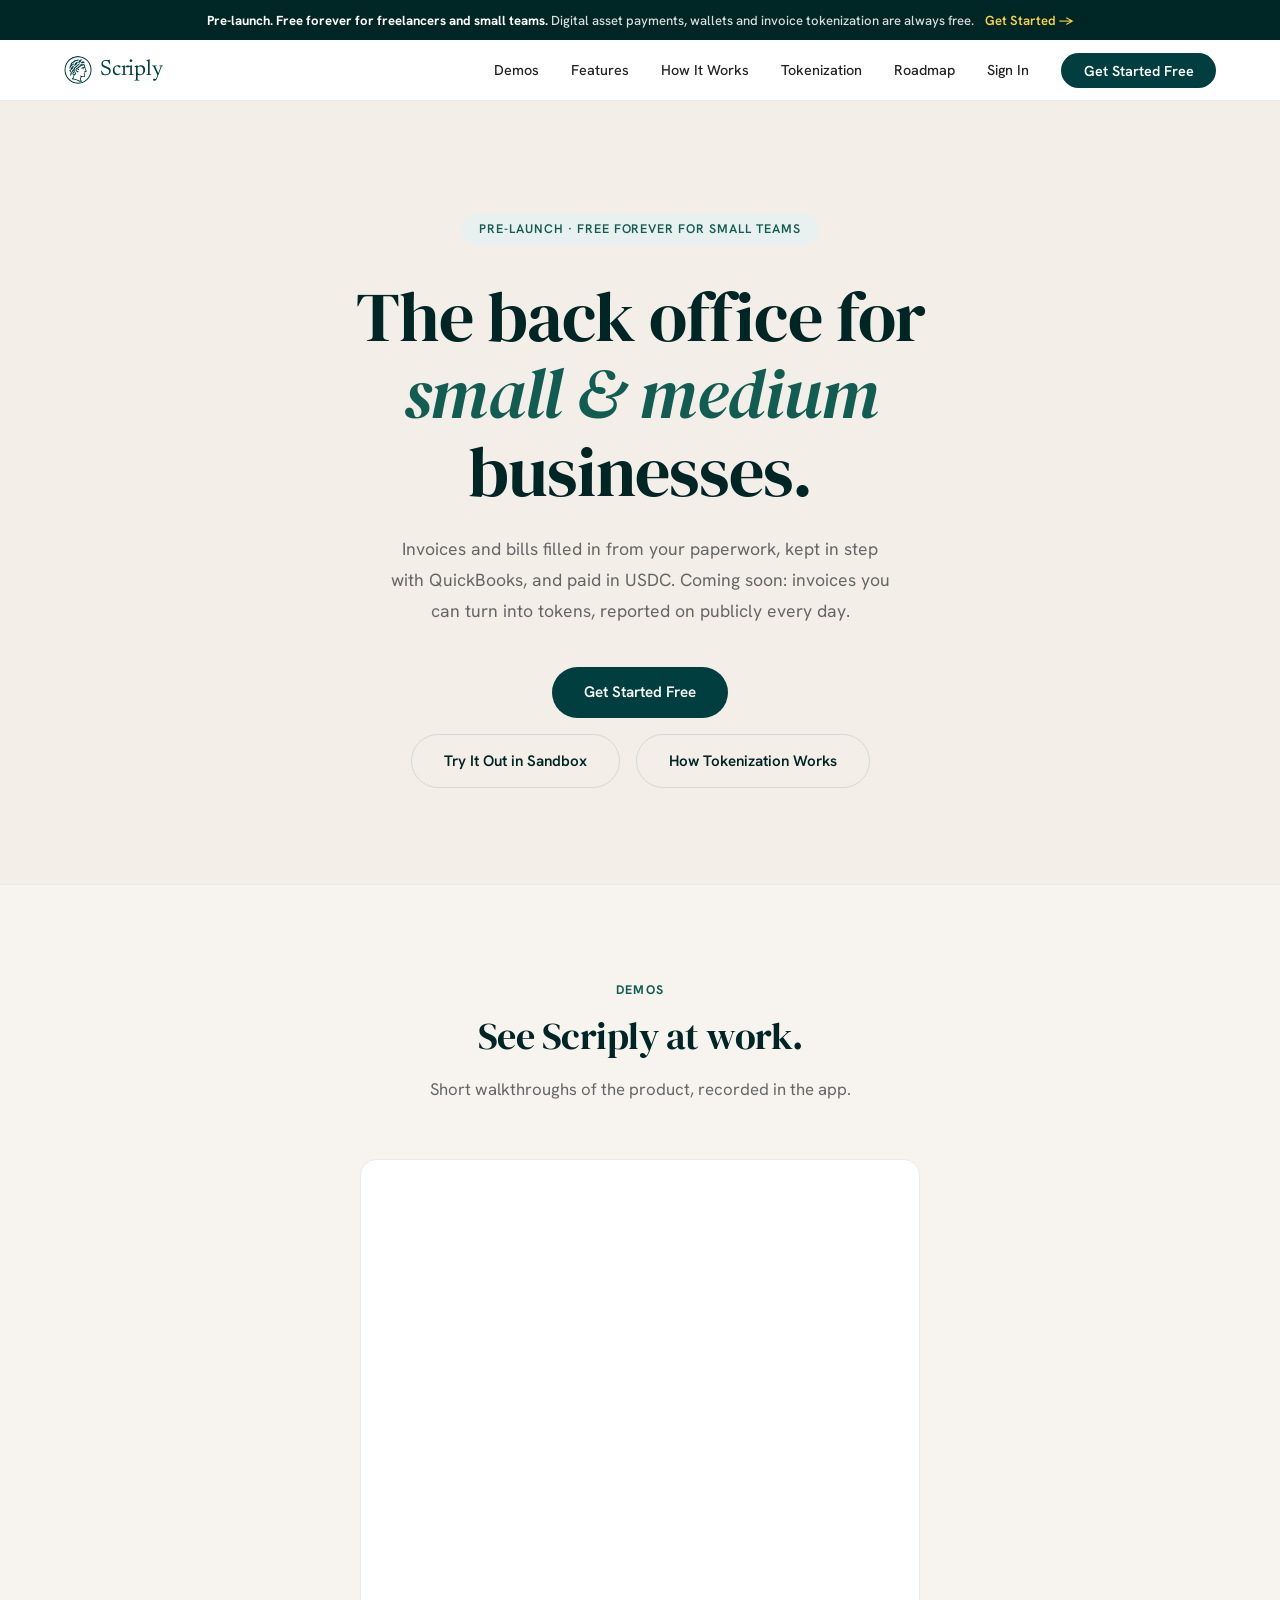
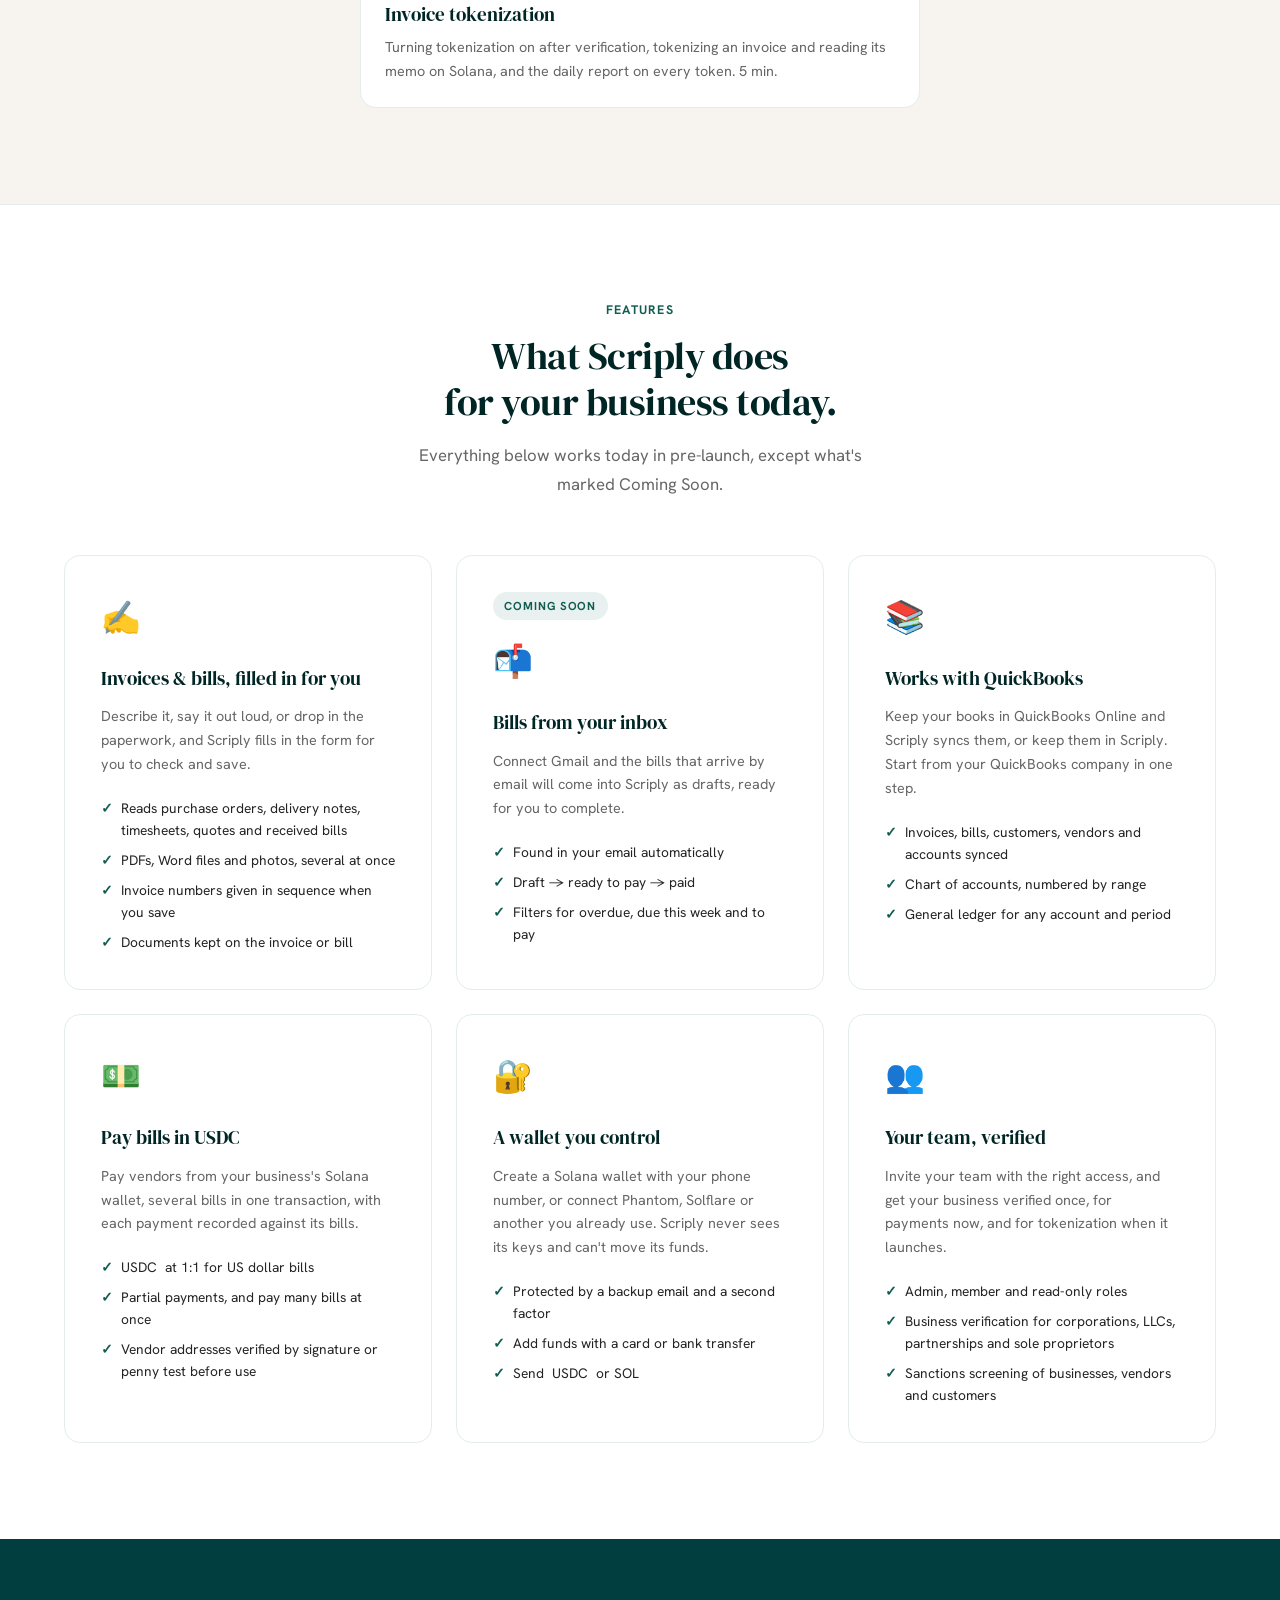
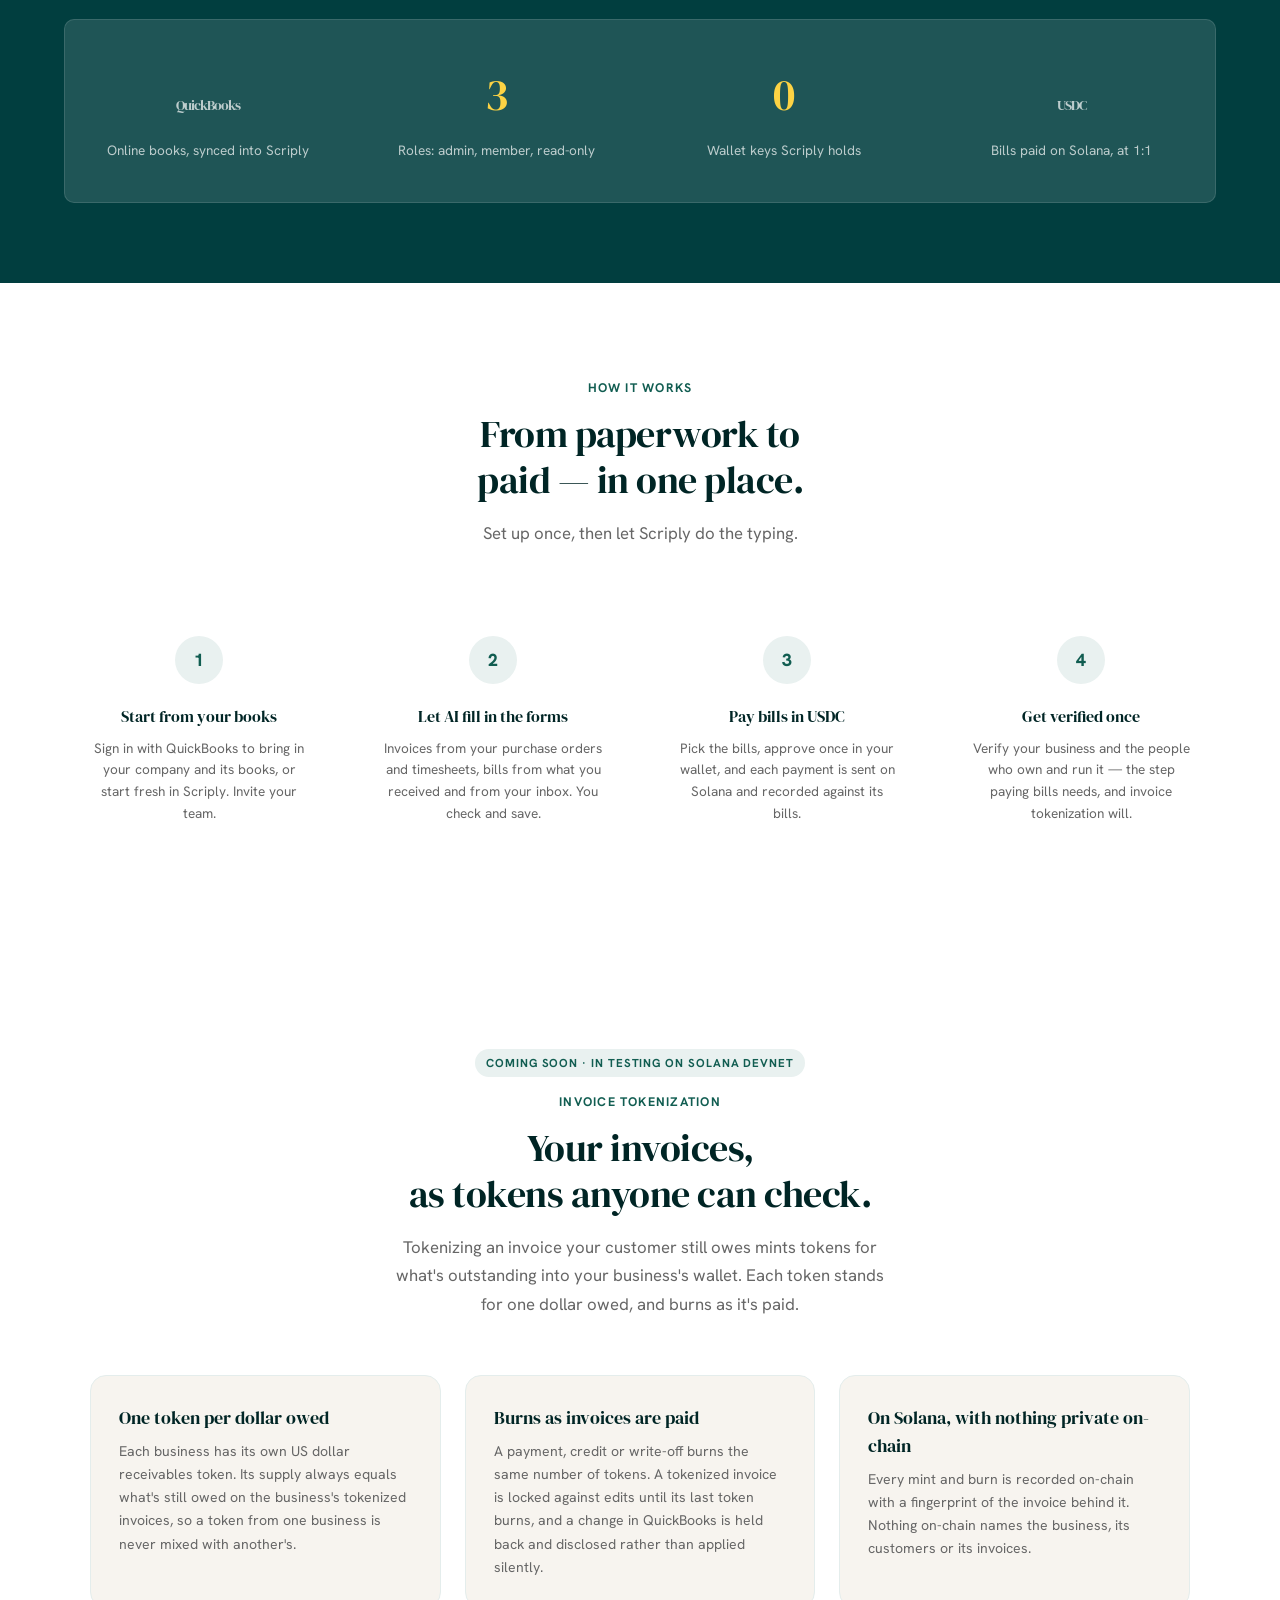
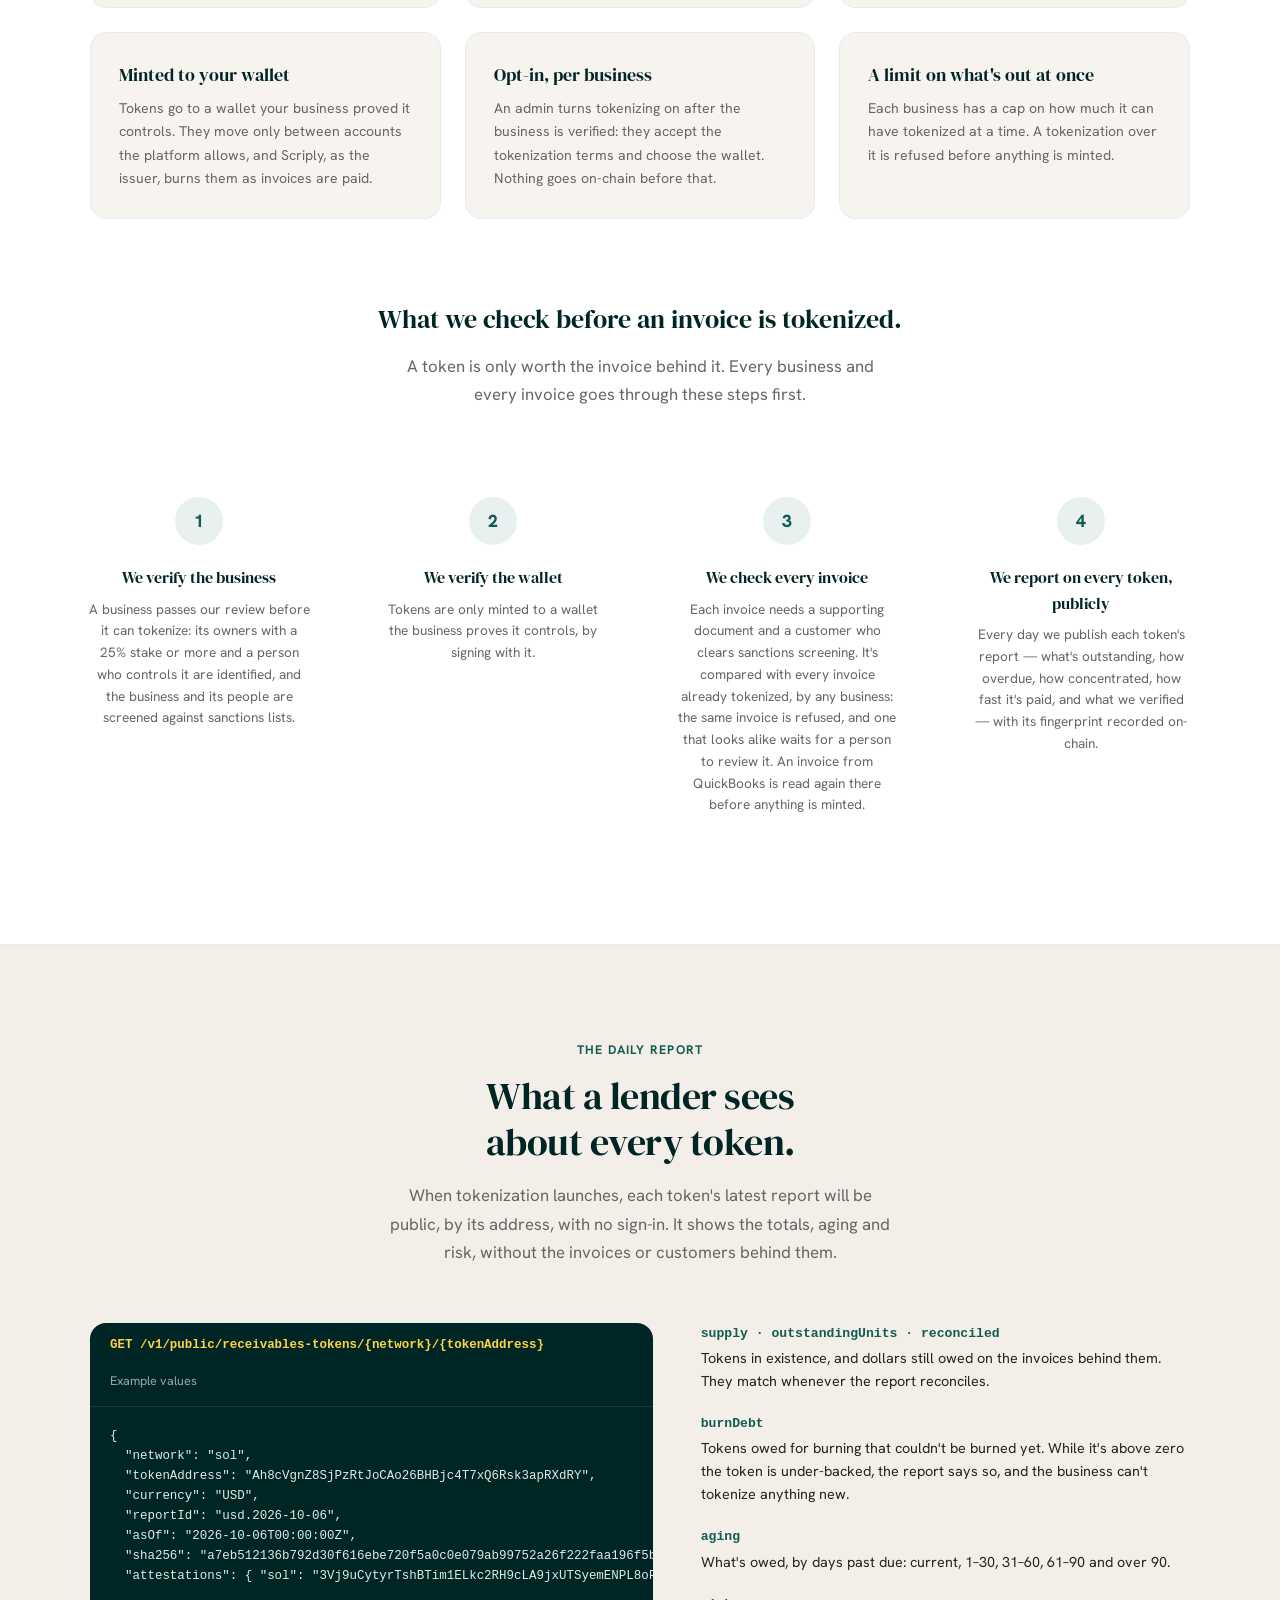
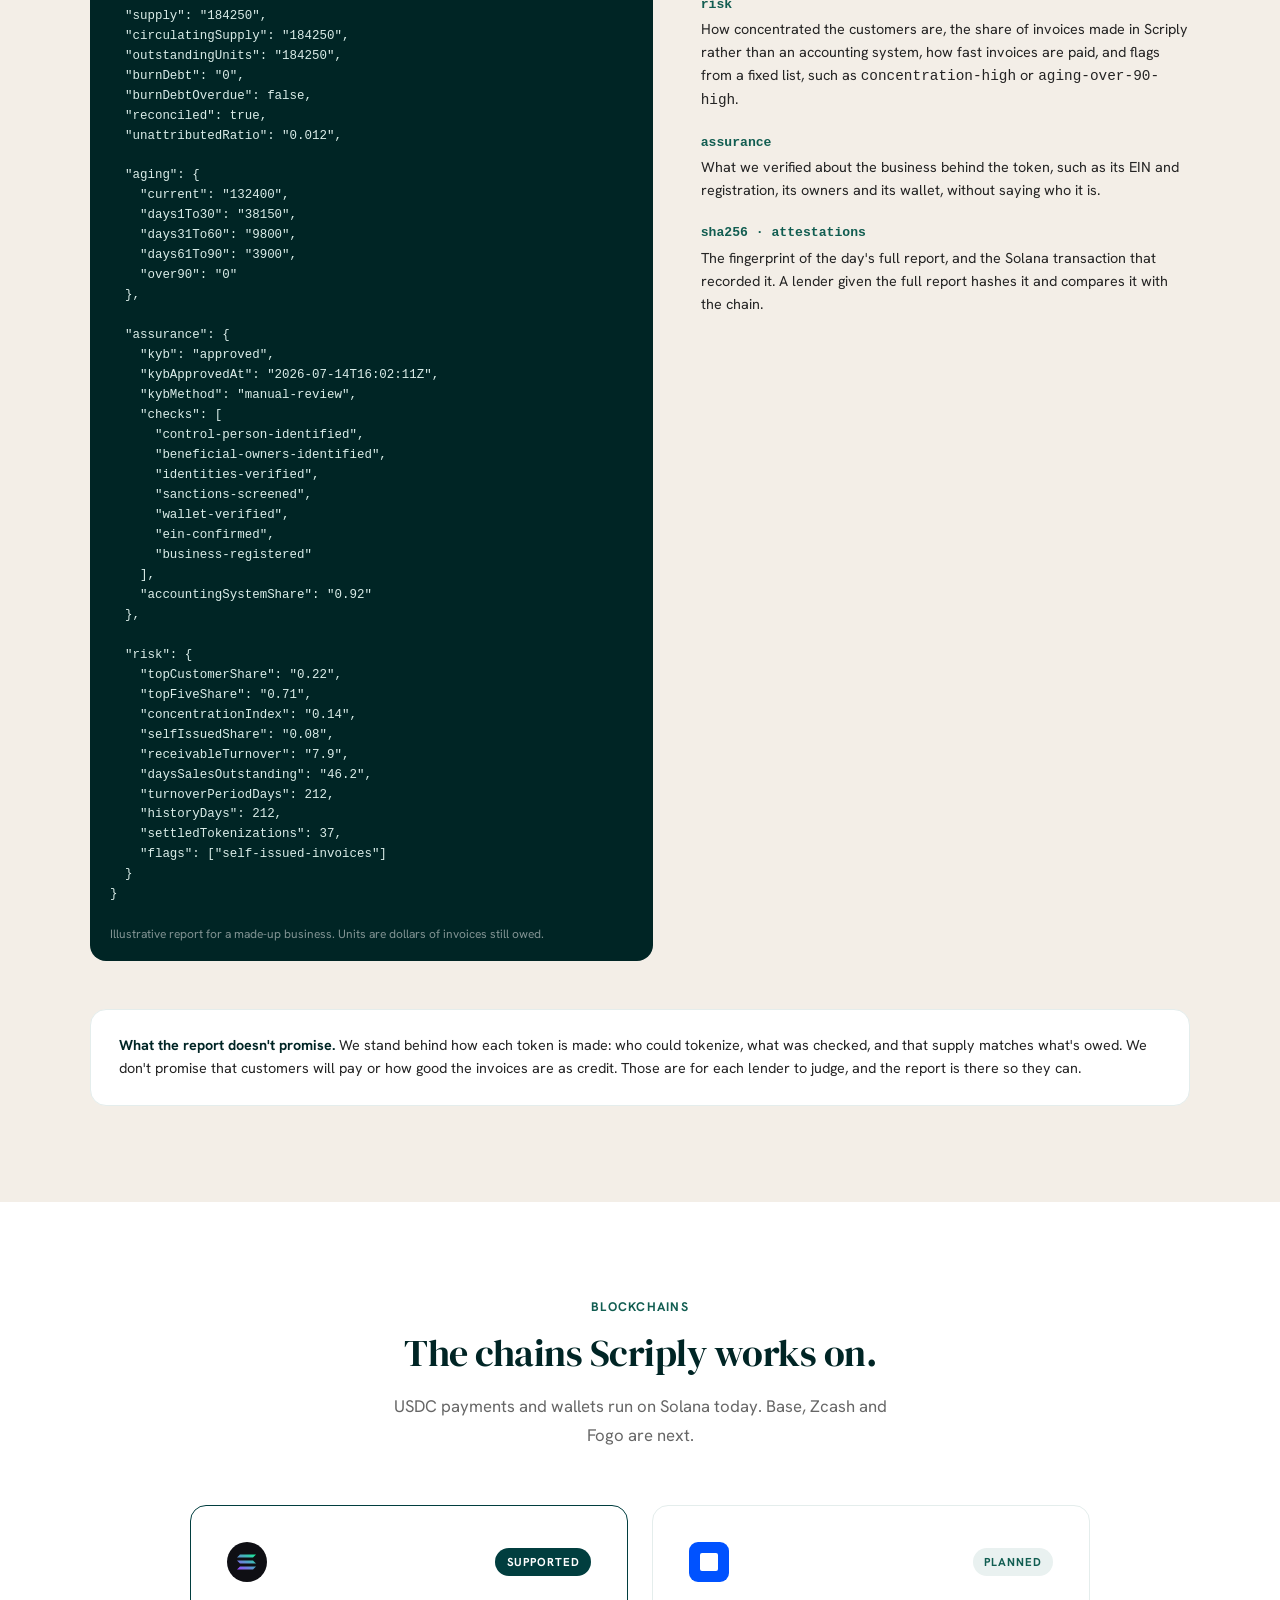
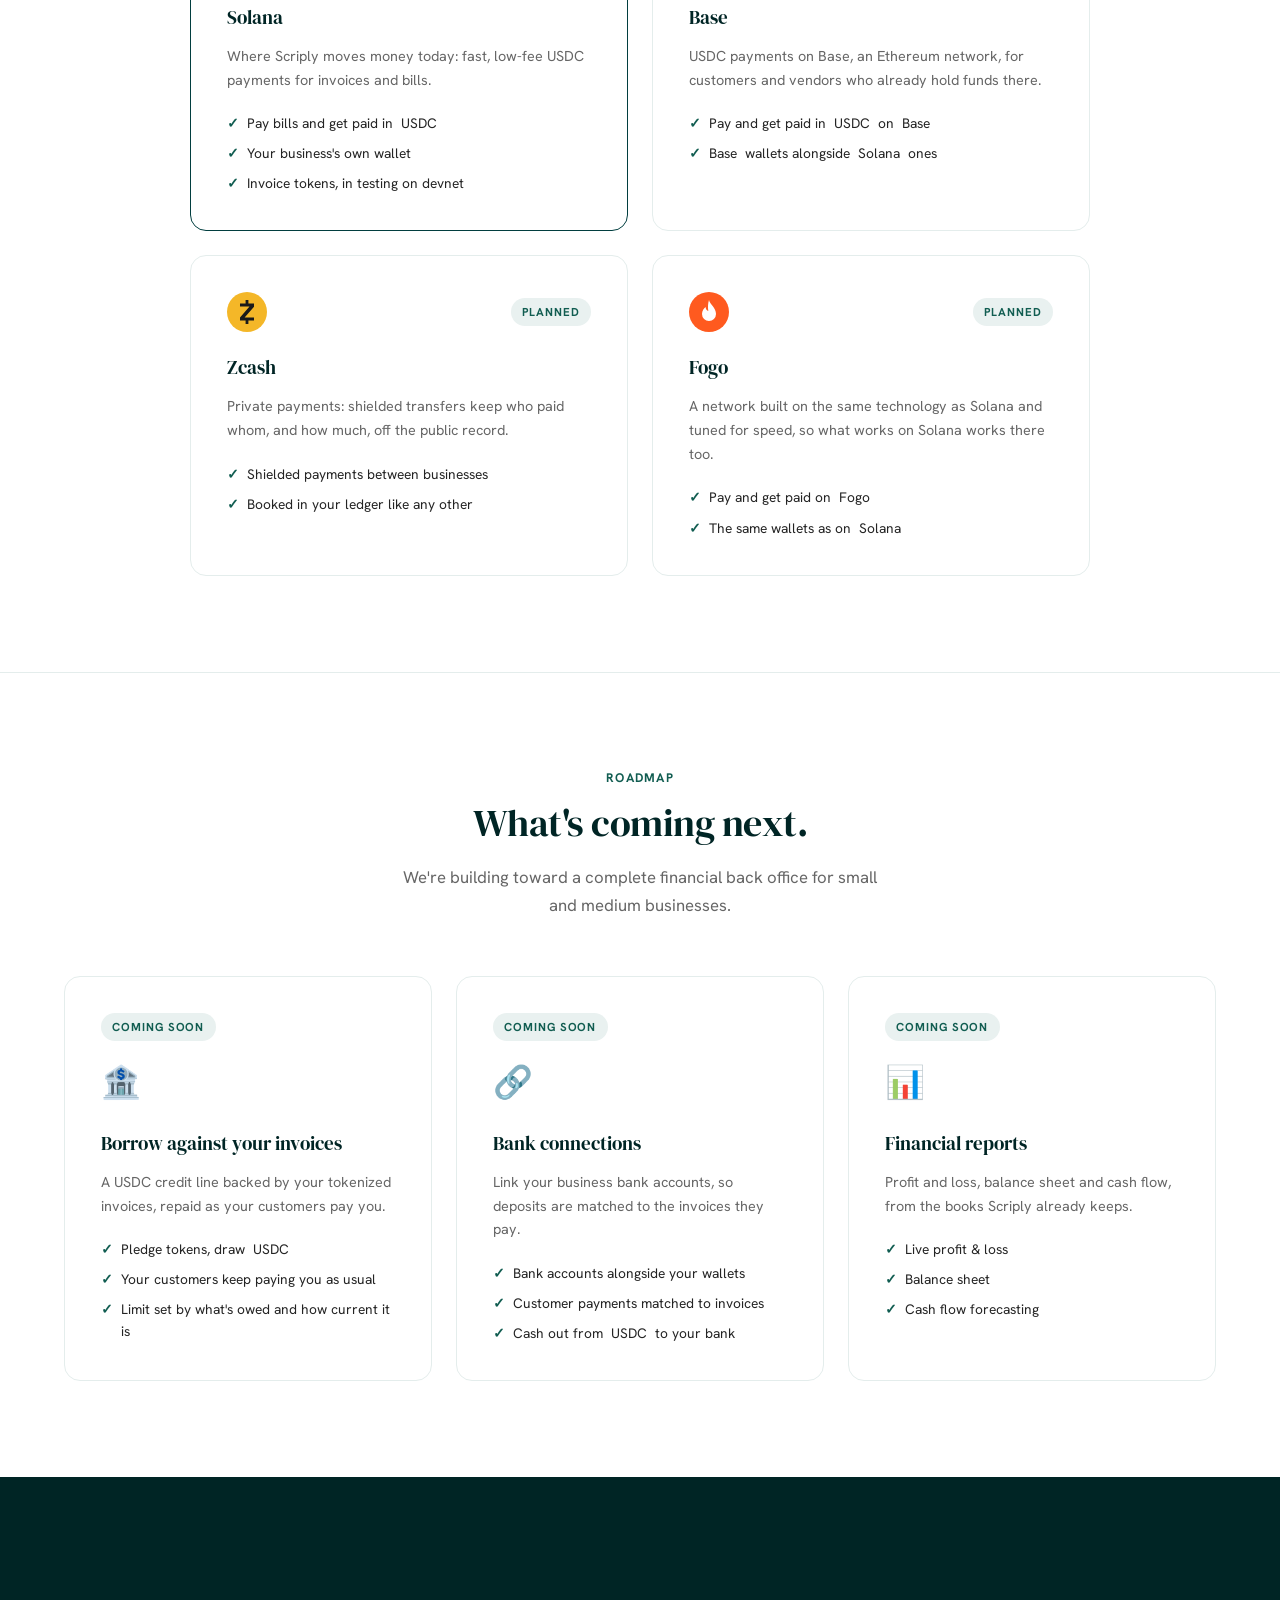
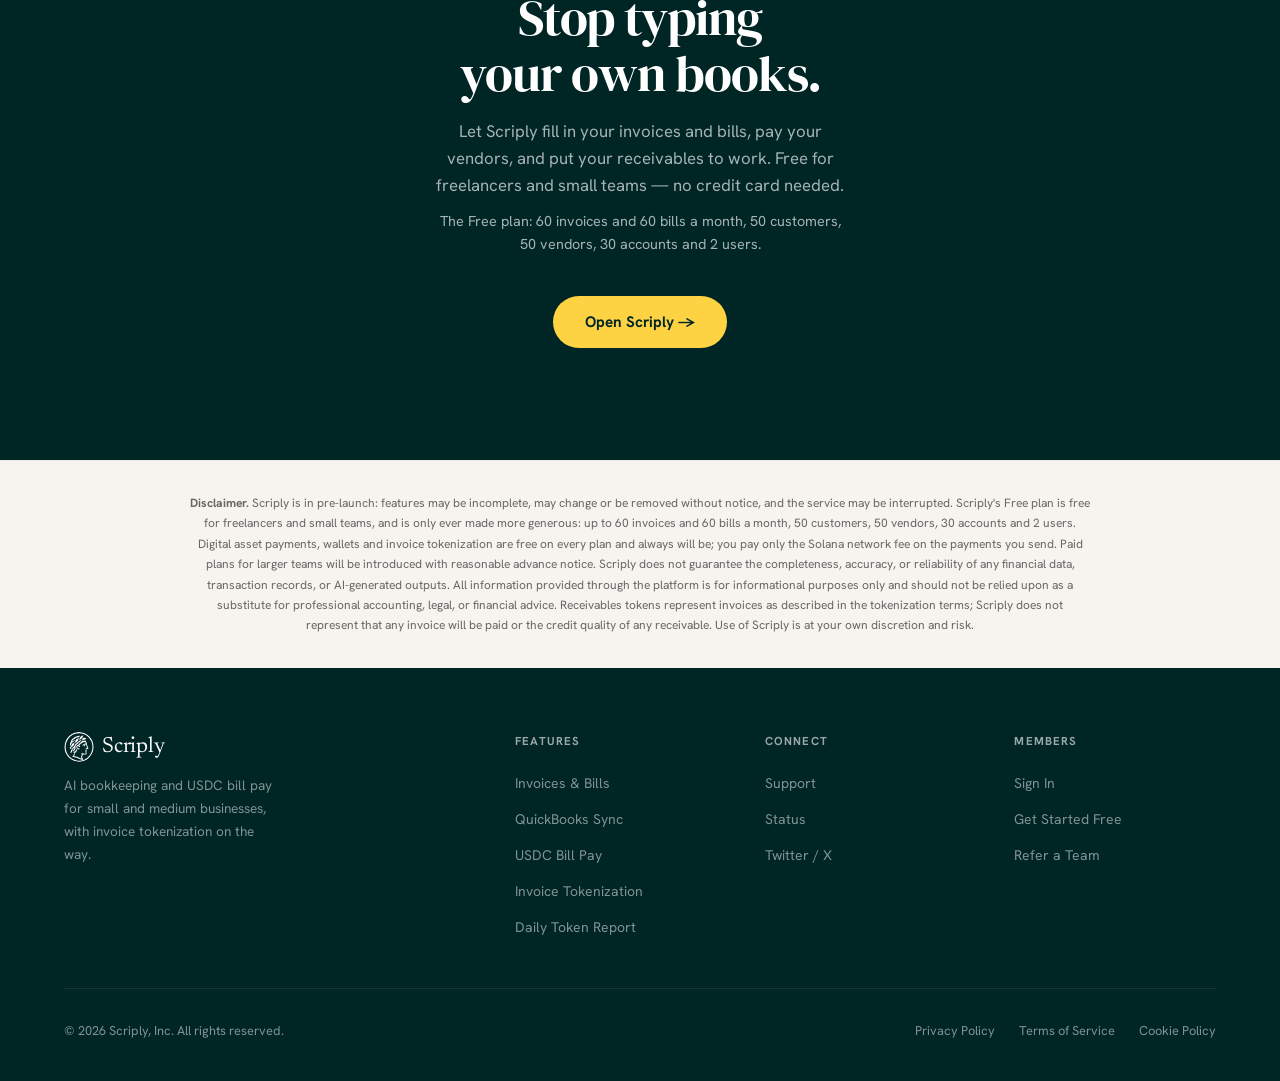
==== commit d09d0c67: "Add a Blockchains section: Solana supported; Base, Zcash and Fogo planned Co-Authored-By: Claude Opu" ====
--- a/index.html
+++ b/index.html
@@ -715,6 +715,41 @@
 
     .solutions-grid + .solutions-grid { margin-top: 1.5rem; }
 
+    /* ── BLOCKCHAINS ── */
+    #blockchains { border-bottom: 1px solid var(--border-light); }
+
+    .chains-grid {
+      display: grid;
+      grid-template-columns: repeat(2, 1fr);
+      gap: 1.5rem;
+      max-width: 900px;
+      margin: 0 auto;
+    }
+
+    .solution-card.is-supported { border-color: var(--brand); }
+
+    .chain-card-top {
+      display: flex;
+      align-items: center;
+      justify-content: space-between;
+      margin-bottom: 1.25rem;
+    }
+    .chain-card-top .coming-soon-badge { margin-bottom: 0; }
+
+    .chain-mark { width: 40px; height: 40px; display: block; flex: none; }
+
+    .supported-badge {
+      display: inline-block;
+      background: var(--brand);
+      color: #fff;
+      font-size: 0.72rem;
+      font-weight: 700;
+      letter-spacing: 0.08em;
+      text-transform: uppercase;
+      padding: 0.3rem 0.7rem;
+      border-radius: 999px;
+    }
+
     /* ── TOKENIZATION ── */
     .token-facts {
       display: grid;
@@ -811,7 +846,7 @@
     }
 
     @media (max-width: 900px) {
-      .solutions-grid, .solutions-grid-two, .props-grid, .reviews-grid, .roadmap-grid, .token-facts, .report-layout { grid-template-columns: 1fr; }
+      .solutions-grid, .solutions-grid-two, .chains-grid, .props-grid, .reviews-grid, .roadmap-grid, .token-facts, .report-layout { grid-template-columns: 1fr; }
       .flow-steps { grid-template-columns: repeat(2, 1fr); }
       .stats-grid { grid-template-columns: repeat(2, 1fr); }
       .nav-toggle { display: inline-flex; }
@@ -853,6 +888,26 @@
     <symbol id="coin" viewBox="261 253 724 724">
       <clipPath id="coin-clip"><circle cx="623" cy="615" r="360"/></clipPath>
       <path fill="currentColor" fill-rule="evenodd" clip-path="url(#coin-clip)" d="M 596.5 153 C 363.8 168.7, 186.1 343.9, 168 575.3 C 166.7 591.9, 166.7 635, 168 650.5 C 176.8 755, 214.9 846, 281.5 922 C 394.5 1050.8, 567.4 1105, 734 1063.9 C 861.9 1032.2, 971.6 943.5, 1032 822.8 C 1084.2 718.7, 1095 593.5, 1061.9 478.9 C 1018.3 327.8, 900.2 210, 751.1 168.9 C 701.9 155.3, 646.5 149.7, 596.5 153 M 603.5 184.6 C 493.9 191.5, 401.3 231.6, 327.1 304.4 C 318.1 313.2, 306.8 325.2, 302 331 C 225.1 423.1, 190.2 546.7, 206 671 C 228.3 846.2, 354.1 989.9, 522.5 1032.3 C 584.9 1048, 650.4 1049.1, 712.5 1035.3 C 857.2 1003.2, 972.7 897.6, 1020.8 753.4 C 1056.8 645.7, 1051.8 532.5, 1006.5 428.5 C 948.5 295.4, 823.6 204.3, 675.5 187 C 658.1 184.9, 618.5 183.6, 603.5 184.6 M 621 204.1 C 613.3 206.3, 608.3 214.2, 609.2 222.7 C 611 238.3, 630.7 242.3, 639.8 228.9 C 642.9 224.4, 642.6 215, 639.2 210.3 C 635.5 205.1, 627.3 202.3, 621 204.1 M 558.2 209.2 C 551 211.6, 545.9 220.6, 547.4 228.3 C 550.4 244.7, 573.6 246.9, 579.5 231.5 C 584.7 217.9, 572 204.5, 558.2 209.2 M 678.4 209.8 C 665.6 217.8, 666.8 235.3, 680.4 240.5 C 698.8 247.5, 711.6 222.5, 695.7 210.6 C 691.7 207.7, 682.4 207.2, 678.4 209.8 M 736.9 223.2 C 730.2 226.6, 727.7 231, 728.2 238.7 C 728.8 249.2, 734.3 254.5, 744.5 254.5 C 751.6 254.5, 754.7 252.8, 758.7 247 C 761.8 242.3, 761.8 233.6, 758.7 228.8 C 756.1 224.9, 748.9 221, 744.5 221 C 742.8 221, 739.4 222, 736.9 223.2 M 497.5 223.5 C 490.7 227.1, 488 231.5, 488 238.5 C 488 251.5, 500.7 259.6, 511.9 253.8 C 523.8 247.6, 524.7 232.8, 513.7 224.6 C 510.1 221.9, 501.4 221.3, 497.5 223.5 M 443.6 245.4 C 427.6 251.1, 428.2 273.2, 444.5 278 C 455.7 281.2, 467.8 270, 465.4 258.6 C 463.3 248.5, 452.7 242.1, 443.6 245.4 M 790.9 246.2 C 785.8 249.7, 783.7 253.3, 783.2 259.2 C 781.4 280.9, 812.5 284.2, 816.4 262.9 C 817.6 256.7, 813.1 248.7, 806.8 245.4 C 802.5 243.2, 794.8 243.6, 790.9 246.2 M 607 255.6 C 477.9 262.8, 364.8 338, 310 453.1 C 259.1 560.1, 260.1 676.3, 312.8 777.5 C 340 829.7, 375.3 870.6, 423.3 905.7 C 506.2 966.3, 610.2 987.4, 707.7 963.4 C 771.1 947.8, 833.1 910.5, 877 861.6 C 940.4 790.9, 973 712.1, 975.6 623.5 C 978.2 538, 949.7 451.6, 896.9 385 C 886.6 371.9, 857.9 343.1, 844.3 332.2 C 809.4 304.1, 766.1 281.1, 726.5 269.6 C 687.1 258.2, 646.4 253.4, 607 255.6 M 841.9 276.2 C 831.1 283.5, 831.1 297.4, 842 304.8 C 847.1 308.3, 856.6 307.6, 861 303.4 C 872.7 292.3, 866.1 274, 850.5 274 C 846.7 274, 844.3 274.6, 841.9 276.2 M 389.4 276.9 C 378.3 281.9, 377 299.5, 387.3 305.8 C 403.9 316.1, 422.4 295.8, 409.7 281.3 C 404.1 274.9, 397 273.4, 389.4 276.9 M 609 285.1 C 510.8 289.5, 421 337.4, 365.3 415 C 334.4 458, 312 512.8, 304.5 563.5 C 300.1 593.5, 299.8 634.6, 303.9 661.5 C 331.3 842.8, 501.5 969.9, 678 940.8 C 782.8 923.6, 873.9 850.1, 920 745.5 C 960.3 654, 956.7 551.6, 910 458 C 894.9 427.7, 879.6 405.7, 858 383.6 C 790.2 314.1, 705.8 280.7, 609 285.1 M 888.9 314.2 C 880.5 318.5, 877.1 330.4, 882.2 338 C 889.5 348.8, 903.4 348.8, 910.8 337.9 C 912.7 335, 913.1 333.5, 912.8 328.4 C 911.9 315.3, 900.4 308.4, 888.9 314.2 M 345.5 314.5 C 327.7 320.7, 332.4 347, 351.2 347 C 370.8 347, 374.1 319.3, 355.2 314 C 350.6 312.7, 350.3 312.7, 345.5 314.5 M 715 335.6 C 666.3 348.5, 646.2 369.4, 631.4 422.3 C 627.1 437.6, 626.8 439.2, 628.2 440.7 C 629.7 442.1, 630.4 441.9, 636.1 438.2 C 639.6 436, 649 430.5, 657 425.9 C 674.4 416, 682.1 410.7, 691 402.3 C 704.3 389.7, 714.9 370.8, 723.1 345.2 C 726.4 334.5, 725 332.9, 715 335.6 M 612.5 346 C 602.5 347.4, 589.4 350.8, 583 353.7 C 579.4 355.3, 574.4 356.5, 568.9 357 C 547 359.2, 525.4 370.1, 508 387.8 C 499.2 396.8, 497.8 397.7, 488.8 401.6 C 453.4 416.6, 429.9 448.8, 427.3 486 L 426.6 495.2 421.2 502.3 C 414.4 511.3, 408.6 522.6, 405.7 532.7 C 400.2 552.3, 405.4 585.8, 414.3 586.8 C 418.5 587.3, 419.6 585.6, 420.9 576.9 C 424.8 550.5, 437.2 527.6, 456.7 510.6 C 465.8 502.8, 470.9 499.5, 488 490.5 C 506.7 480.7, 509.5 477.9, 517.2 460.4 C 523.2 446.7, 523.8 444.5, 521.6 443.6 C 518.5 442.5, 501.5 452.3, 490.8 461.6 C 485.2 466.4, 460.4 480.7, 459.3 479.7 C 459.1 479.4, 459.9 475.9, 461.3 472 C 469.3 449, 489.1 430.2, 514.6 421.4 C 522.6 418.7, 524.9 417.4, 526.9 414.8 C 531.3 408.7, 544.5 396.5, 550.2 393.1 C 564.9 384.4, 586.8 379, 607 379 C 611 379, 616 378.1, 619.7 376.9 C 625.4 375, 626.3 374.2, 630.6 368.1 C 633.2 364.5, 638.2 358.6, 641.8 355.1 C 647.5 349.6, 648.1 348.7, 646.8 347.4 C 644.9 345.5, 622.6 344.6, 612.5 346 M 927.5 360.2 C 916.2 366.6, 916.4 383.6, 927.9 389.6 C 933.4 392.5, 937.3 392.6, 943 389.7 C 954.5 383.9, 955.4 368.5, 944.7 360.6 C 940.6 357.5, 932.4 357.3, 927.5 360.2 M 304 361.2 C 291.8 367.7, 292 385.4, 304.4 391 C 309.8 393.5, 313.6 393.4, 319 390.7 C 325.2 387.5, 328 383.1, 328 376 C 328 362.8, 315.4 355.1, 304 361.2 M 732.5 393.5 C 725.9 394.9, 725.2 395.3, 720.5 400.7 C 711.6 410.9, 702.7 419, 692.8 425.5 C 687.4 429.1, 682.7 432.5, 682.3 433.1 C 681.3 434.9, 684.9 437, 689.2 437 C 691.3 437, 698.7 438.2, 705.7 439.6 C 723.4 443.3, 744.6 443.6, 756.5 440.1 C 767.6 436.9, 777.1 432, 787.5 424.1 C 798.6 415.7, 800.3 413.2, 797.4 409.2 C 794.5 405.4, 782 398.4, 772.5 395.3 C 762.2 392.1, 743.2 391.2, 732.5 393.5 M 603 401.5 C 583.9 408.4, 572.3 415.5, 560.4 427.4 C 544.3 443.6, 536.5 460.6, 530 494 C 528.9 499.7, 527.6 506, 527 507.8 C 525.8 511.9, 527.1 515, 529.9 515 C 531 515, 539 510.3, 547.7 504.6 C 588.9 477.6, 601.4 460.8, 613.4 415.2 C 618.5 396, 618.4 395.9, 603 401.5 M 958.9 411.3 C 943.7 419.3, 949.2 443, 966.4 443 C 985.1 443, 990.5 418.6, 973.5 410.8 C 968.1 408.4, 964.1 408.5, 958.9 411.3 M 271.9 413.2 C 267.1 416.5, 264.8 420.1, 264.2 425.2 C 262.5 440.2, 278.6 449.8, 290.9 441 C 299.9 434.6, 299.6 419.8, 290.2 413.5 C 285.2 410.1, 276.7 409.9, 271.9 413.2 M 660.4 446.3 C 655.5 448.7, 647 453.9, 641.5 457.9 C 636 461.8, 627.9 466.8, 623.5 468.9 C 616.1 472.5, 615 473.4, 609.5 481 C 598.6 496, 584 507.7, 558.4 522.4 C 548.8 528, 538.3 537.5, 532.6 546 C 530.6 549, 526.4 557.8, 523.4 565.5 C 513.6 590.6, 502.5 605, 481.7 619.3 C 467.4 629.3, 463.4 635.3, 460.9 650.7 C 460.3 654.4, 459.4 659.8, 458.8 662.6 L 457.9 667.7 448 672.9 C 442.6 675.8, 436.7 679.5, 434.9 681.3 C 428.5 687.5, 426 697.7, 426 717.5 C 425.9 730.7, 424.5 736.5, 418.5 748.5 C 413.5 758.4, 413.1 760.8, 415.8 763.3 C 423.3 770.1, 440.7 757.5, 450.3 738.5 C 455.8 727.3, 462 702.1, 462 690.5 C 462 688.5, 462.4 684.9, 463 682.5 C 464 678.6, 464.5 678.1, 467.8 677.5 C 476.5 675.9, 484.4 668.8, 487.9 659.5 C 492.4 647.3, 498.7 638.8, 508.1 632.4 C 513.4 628.6, 514.2 629.9, 513.6 641.5 C 512.6 661.6, 503 677.6, 485.7 687.6 C 472.7 695.2, 469.6 701.8, 475.6 709 L 478.3 712.2 485.6 711.5 C 510.4 709.3, 527.6 693.3, 535.1 665.4 C 536.9 658.6, 537.3 653.4, 538 629 C 538.6 605.3, 539.1 599.3, 540.7 593.5 C 547.4 569.6, 558.5 555.7, 582 541.9 C 597.8 532.6, 606.7 524.1, 612.7 512.3 L 616.9 504.2 626.6 499.5 C 648.3 489.1, 660 477.2, 670.1 455.2 C 674.5 445.8, 674.5 445.6, 672.4 443.5 C 670.3 441.4, 670.5 441.4, 660.4 446.3 M 770.3 459.4 C 752.1 468.8, 725.1 469.4, 705.7 460.7 C 699.6 458, 698.7 457.8, 695.9 459 C 691.5 460.8, 690 462.6, 689.9 466.3 C 689.9 474.2, 679.6 491.6, 669.7 500.5 C 663.2 506.3, 659.4 508.8, 647.6 514.6 C 636.8 520, 635.3 521.2, 634.4 525 C 633.4 529.5, 624.8 542, 619.4 546.8 C 612.1 553.2, 608 555.6, 597.3 559.4 C 580.8 565.3, 570.8 573.5, 564.4 586.1 C 550.3 613.9, 564.1 654, 592.7 668.2 C 600.6 672.1, 601.8 672.4, 611.1 672.8 C 623.3 673.3, 630 670.7, 633.8 664.1 C 636.8 658.7, 636.8 649.3, 633.9 645.6 C 630.8 641.7, 624.7 641.9, 619.6 646.1 C 607.9 655.8, 587.8 640.1, 583.7 618.1 C 581.1 604.1, 587.9 589.1, 599.6 582.8 C 608.7 577.9, 608.8 577.9, 608.2 585.2 C 607.8 590.8, 608.1 592.3, 611.2 599 C 615.3 607.6, 618.7 611.2, 624.8 613.4 C 632.7 616.2, 639.5 614.4, 645.6 607.8 C 649.9 603.3, 651 600.2, 651 591.4 C 651 584.7, 650.7 583.8, 648.6 582.4 C 645.5 580.4, 641.8 581.7, 636.8 586.6 C 634.6 588.7, 632.4 590, 631.3 589.8 C 629.5 589.4, 620.7 575.3, 621.2 573.6 C 621.4 573.1, 624.5 571.5, 628.1 570 C 646.3 562.2, 659.1 549.9, 664.9 534.7 C 665.4 533.1, 666.5 531.7, 667.2 531.6 C 667.9 531.4, 672.5 530.5, 677.4 529.5 C 693 526.6, 706.2 518.9, 715 507.8 L 719.1 502.6 730.8 502.4 C 744 502.1, 753.3 500, 765.3 494.6 L 772.7 491.2 779.3 509.8 C 783 520.1, 786 528.7, 786 529.1 C 786 529.4, 781.8 530.5, 776.7 531.5 C 753.1 536, 729.8 546.9, 707.1 564.1 C 700 569.4, 698.4 572, 700 575 C 702 578.7, 705 578.2, 726 570.6 C 752 561.1, 767.4 556.4, 777.3 555 C 791.6 553, 789.8 551.7, 796.4 569.7 C 814.8 620.3, 822 641.3, 821 641.9 C 820.4 642.3, 814 643.4, 806.7 644.3 C 799.4 645.3, 791.7 646.5, 789.7 647.1 C 780.5 649.5, 778.2 665.1, 786.3 670 C 790.2 672.4, 792.8 672.4, 799 670.2 C 801.7 669.3, 804.2 668.8, 804.5 669.2 C 804.9 669.6, 804.9 672.3, 804.5 675.4 L 803.8 680.9 787.7 688.9 C 778.9 693.3, 770.1 698.1, 768.3 699.5 C 761.5 704.7, 765.4 709.2, 775.5 707.9 C 778.8 707.5, 785.3 707.1, 790 707 C 796.1 706.9, 799.7 706.4, 802.7 705 C 809 702.1, 809.9 699.2, 809.2 684.3 C 808.9 677.7, 809 671.1, 809.3 669.6 C 810.1 666.5, 810.5 666.4, 827.7 664.5 C 841.8 663, 845 661.7, 847.5 656.9 C 850.6 650.8, 849.8 647.9, 829.9 598.6 L 810.9 551.5 811.9 544.8 C 813.4 535.4, 812.5 532.1, 801.2 503 C 795.7 488.9, 789.8 473.2, 787.9 468.1 C 786.1 463, 784 458.1, 783.2 457.3 C 781.1 455.2, 777.1 455.8, 770.3 459.4 M 984.5 464.7 C 983.4 464.9, 981 466.3, 979.2 467.6 C 970.2 474.4, 970.7 488.3, 980.3 495.4 C 984.3 498.3, 994.6 498.3, 998.6 495.4 C 1004.2 491.2, 1006.2 487.1, 1005.8 480.4 C 1005 468.8, 995.7 461.9, 984.5 464.7 M 250.5 467.4 C 235.9 473.8, 238.8 496.1, 254.6 499.4 C 262.4 501, 271.7 495.1, 273.9 487.3 C 277.6 473.3, 263.7 461.5, 250.5 467.4 M 499 510.5 C 462.5 529.7, 444 552, 434.9 587.6 C 430.8 603.6, 431 603.3, 416.2 612.2 C 402.1 620.6, 399.8 623, 399.2 629.9 C 398.7 635.8, 401.7 640.6, 408 643.7 C 412.4 645.9, 412.5 646.1, 412.5 650.9 C 412.5 654.7, 413.1 656.7, 415.5 660 C 421 667.8, 421.1 667.8, 433.3 660.3 C 439.3 656.6, 444.4 653.1, 444.6 652.3 C 445.8 649.4, 443.9 646.1, 439.8 643.8 C 426.1 636.1, 430.6 626.8, 455.7 610.2 C 483.3 592.1, 497.2 575.2, 506 549.2 C 509.5 539, 516.2 509.7, 515.8 506.7 C 515.2 502.9, 512 503.6, 499 510.5 M 999.9 521.9 C 986 526.3, 983.5 545.8, 996 552.8 C 1010.8 561.2, 1026.8 545.3, 1019 530 C 1015.7 523.6, 1006.6 519.7, 999.9 521.9 M 237.4 524 C 230.2 526.2, 225.3 534.4, 226.2 542.7 C 227.6 554.5, 240.7 560.8, 251.3 554.7 C 261.7 548.8, 261.5 530.9, 251 525.5 C 247.2 523.5, 241.1 522.8, 237.4 524 M 765.9 570.9 C 765 571.4, 756.2 574.1, 746.4 576.9 C 723.3 583.4, 721.6 585.3, 733.8 590.7 C 758.7 601.8, 767.2 603.8, 769.5 599 C 770.2 597.6, 771.4 591.3, 772.3 585 C 773.6 574.6, 773.6 573.3, 772.2 571.7 C 770.5 569.8, 768.3 569.5, 765.9 570.9 M 1004 581.1 C 995.4 584.5, 991 596.4, 995.3 604.7 C 1003.5 620.5, 1026.9 614.5, 1026.9 596.5 C 1026.9 585.3, 1014.4 576.9, 1004 581.1 M 229.4 583.9 C 223.4 586.5, 220.6 591, 220.1 598.4 C 219.5 609.1, 226.8 616.5, 237.2 615.7 C 247.4 615, 253.4 608.4, 252.8 598.4 C 252.2 588.8, 245.4 582, 236.5 582 C 234.8 582, 231.6 582.8, 229.4 583.9 M 1005.2 638.9 C 994 641.6, 988.8 655, 995.1 664.7 C 1004.6 679, 1027.4 670.6, 1025.6 653.6 C 1024.4 643.5, 1014.9 636.6, 1005.2 638.9 M 230 643.1 C 223.9 647.3, 221.7 651.5, 222.1 658.5 C 223.5 680.5, 255 679.8, 255 657.7 C 255 648.2, 248.9 641.9, 239.2 641.2 C 234.4 640.8, 232.9 641.2, 230 643.1 M 565.3 664.9 C 561.3 667.3, 558.7 671.7, 554.9 682.5 C 550 696.5, 544.3 706.7, 537.5 713.5 C 526.4 724.5, 512.3 729.5, 498.7 727.1 C 490.7 725.7, 487.7 726.8, 485.9 731.7 C 482.8 739.6, 489.8 746.7, 508.6 754.6 C 510.7 755.4, 510.7 755.5, 506.8 768.9 C 499.5 793.8, 487.4 815.4, 471.7 831.7 L 462.7 841 463.2 845.7 C 464.2 854.1, 465.9 854.8, 507.7 862.9 C 563.9 873.9, 575.7 877.5, 623 897.7 C 665.1 915.7, 679.7 919.8, 704.5 920.6 C 722.9 921.1, 724.9 920.6, 726.4 914.7 C 727.2 911.2, 727 910.7, 719 900.1 C 709.2 886.8, 701.8 874.7, 698.9 867.1 C 695.8 859.1, 696.7 853, 703.8 830.5 C 707 820, 710.7 807.9, 712 803.5 C 713.2 799.1, 714.3 795.3, 714.4 795.2 C 714.5 795.1, 724.2 795.9, 736 797 C 765 799.7, 780.1 799.6, 787.6 796.8 C 800.1 792.1, 808.3 779.9, 808.4 765.6 C 808.4 757.6, 808.3 757.1, 803 746.7 L 797.6 736 801.6 732.5 C 808.3 726.8, 809.8 719.2, 805.4 712.6 C 803.1 709, 800.5 709.2, 793.4 713.5 C 777.7 722.9, 775.4 730.6, 783.5 747.1 C 789.6 759.7, 789.4 765.7, 782.7 772.7 C 777.6 777.9, 775.2 778.3, 756.2 776.5 C 722.9 773.3, 705.3 769.5, 687.1 761.8 C 677.5 757.7, 674.9 757.7, 675 761.8 C 675 764.9, 681.1 774.1, 687 780 L 693 785.9 685.6 807.7 C 674.7 839.6, 674.6 840, 674.5 852 C 674.5 864.6, 676.3 871.1, 684.5 886.9 C 687.5 892.6, 690 897.5, 690 897.7 C 690 898.3, 684.7 897.1, 675.5 894.5 C 665.9 891.8, 651.4 885.9, 628.9 875.7 C 590.9 858.4, 565.5 850.4, 518 840.9 C 508.9 839.1, 501.3 837.5, 501.1 837.4 C 501 837.2, 503.3 832.5, 506.3 826.8 C 515.2 810, 522 786.8, 522 773 C 522 770.4, 522.2 765.6, 522.6 762.3 L 523.2 756.4 531.2 754.2 C 548.6 749.3, 561 737.6, 567 720.5 C 570.3 711.3, 571.7 702.4, 573 684.2 C 574.1 668, 574.1 666.7, 572.4 664.9 C 570.2 662.5, 569.2 662.5, 565.3 664.9 M 992 697.1 C 981.2 701.4, 978.2 715.5, 986.1 724.4 C 995.9 735.6, 1015 727.5, 1014.9 712.2 C 1014.9 701.2, 1002.3 692.9, 992 697.1 M 241.9 700.2 C 225.7 708.4, 233.1 733.4, 251.2 731.7 C 260.6 730.8, 266.3 723.9, 265.8 714.4 C 264.9 701.2, 253.4 694.4, 241.9 700.2 M 971.2 753.9 C 957.5 762.5, 962.5 783.4, 978.5 784.7 C 995.3 786.1, 1003.2 764.7, 989.7 754.6 C 985.6 751.5, 975.5 751.2, 971.2 753.9 M 264.4 753.9 C 254.2 756.4, 248.6 768.6, 253.4 777.9 C 259 788.6, 275 789.7, 281.9 780 C 290.6 767.8, 279 750.3, 264.4 753.9 M 946.2 806.1 C 937.7 810.3, 934.4 820.6, 938.9 828.7 C 947.5 843.9, 970 837.7, 970 820.1 C 970 808.1, 957.3 800.6, 946.2 806.1 M 288.5 806.4 C 282.4 809.1, 279.6 813.3, 279.1 820.4 C 278.8 825.7, 279.1 827.5, 280.9 830.3 C 288 841.8, 305.3 840.6, 310.6 828.2 C 316.4 814.6, 302 800.3, 288.5 806.4 M 321 853.1 C 314.3 856.6, 312.5 859.8, 312.5 867.8 C 312.5 873.1, 312.9 875.1, 314.7 877.6 C 321.6 887.3, 337.7 886.3, 343 875.9 C 350.3 861.5, 335.2 845.8, 321 853.1 M 911.3 853.4 C 905.8 856.8, 903.6 861.5, 904.2 869.1 C 904.8 878.7, 911.9 884.5, 921.7 883.7 C 928.2 883.2, 931.7 880.9, 934.8 874.9 C 942.6 859.9, 925.9 844.7, 911.3 853.4 M 360.2 893.9 C 349.9 898.6, 347.9 912.2, 356.3 920.6 C 371.4 935.7, 394 914.2, 380.2 897.9 C 375.2 891.9, 367.8 890.5, 360.2 893.9 M 872.8 894.2 C 862.1 901.3, 863.1 918.8, 874.6 923.6 C 889.8 929.9, 903.8 914.8, 896.2 900.2 C 892.2 892.4, 880.2 889.3, 872.8 894.2 M 831.4 928.5 C 817 933.5, 816.4 954.1, 830.4 959.5 C 841.8 963.9, 853.4 955.9, 853.2 943.8 C 853.1 932.6, 842 924.9, 831.4 928.5 M 405.9 930.2 C 391.3 937.6, 395.5 959.5, 411.9 961.7 C 425 963.4, 434.9 946.7, 427.4 935.7 C 422.4 928.3, 413.9 926.2, 405.9 930.2 M 460.6 957.1 C 452.5 958.9, 448 964.8, 448 973.5 C 448 991.6, 473 996.4, 479.5 979.5 C 484.4 966.7, 473.9 954.3, 460.6 957.1 M 780 957.7 C 770.2 963.1, 768.1 975.9, 775.8 984.1 C 786.1 995.2, 803.9 987.7, 803.9 972.3 C 804 960.2, 790.5 952, 780 957.7 M 728.5 978.4 C 717.4 983.3, 715.6 997.6, 724.9 1006.4 C 729.3 1010.6, 738.8 1011.3, 743.9 1007.8 C 749.8 1003.7, 751.5 1000.6, 751.5 993.5 C 751.5 988.2, 751 986.7, 748.6 983.5 C 743.9 977.4, 735.5 975.2, 728.5 978.4 M 511.4 979.3 C 495.7 986.4, 501 1011, 518.1 1011 C 527.9 1011, 534.2 1005.2, 534.7 995.7 C 535.2 988.8, 533.2 984.7, 527.7 980.6 C 524.3 978.1, 515.6 977.4, 511.4 979.3 M 676.6 990.4 C 669.5 992.9, 666 998.2, 666 1006 C 666 1021.4, 683.4 1028.1, 694.1 1016.9 C 700.4 1010.3, 700.2 1000.5, 693.7 994.2 C 688.3 989, 683.6 987.9, 676.6 990.4 M 568 991.1 C 556 995.9, 554.4 1013.2, 565.3 1020.7 C 569.9 1023.8, 578.3 1023.8, 583.1 1020.7 C 587 1018.1, 591 1010.9, 591 1006.4 C 591 995.6, 578.1 987, 568 991.1 M 624.3 993.9 C 614.1 996.3, 609 1008.2, 613.9 1017.9 C 621.5 1032.8, 643.1 1028, 644.7 1011.1 C 645.8 999.9, 635.5 991.2, 624.3 993.9"/>
+    </symbol>
+    <linearGradient id="sol-grad" x1="0" y1="1" x2="1" y2="0">
+      <stop offset="0" stop-color="#9945FF"/><stop offset="1" stop-color="#14F195"/>
+    </linearGradient>
+    <!-- Stand-in marks for each chain, until we have their logo files -->
+    <symbol id="mark-solana" viewBox="0 0 40 40">
+      <circle cx="20" cy="20" r="20" fill="#0f0f14"/>
+      <path d="M13 12.5h16l-3 3H10z M10 18.5h16l3 3H13z M13 24.5h16l-3 3H10z" fill="url(#sol-grad)"/>
+    </symbol>
+    <symbol id="mark-base" viewBox="0 0 40 40">
+      <rect width="40" height="40" rx="9" fill="#0052FF"/>
+      <rect x="11" y="11" width="18" height="18" rx="2" fill="#ffffff"/>
+    </symbol>
+    <symbol id="mark-zcash" viewBox="0 0 40 40">
+      <circle cx="20" cy="20" r="20" fill="#F4B728"/>
+      <path d="M18.6 8h2.8v3.5H27v3.2L17.6 25.6H27v3h-5.6V32h-2.8v-3.4H13v-3.1l9.5-10.9H13v-3.1h5.6z" fill="#1a1a1a"/>
+    </symbol>
+    <symbol id="mark-fogo" viewBox="0 0 40 40">
+      <circle cx="20" cy="20" r="20" fill="#FF5A1F"/>
+      <path d="M20 8c1 4.5 7 7.5 7 14a7 7 0 0 1-14 0c0-3.5 2-5.5 3.5-7 .3 2.2 1.3 3.5 2.8 4-.6-4.2-.3-7.5.7-11z" fill="#ffffff"/>
     </symbol>
   </svg>
 
@@ -1192,6 +1247,66 @@
     </div>
   </section>
 
+  <!-- BLOCKCHAINS -->
+  <section class="solutions" id="blockchains">
+    <div class="section-header">
+      <span class="section-eyebrow">Blockchains</span>
+      <h2 class="section-title">The chains <span translate="no">Scriply</span> works on.</h2>
+      <p class="section-sub"><span translate="no">USDC</span> payments and wallets run on <span translate="no">Solana</span> today. <span translate="no">Base</span>, <span translate="no">Zcash</span> and <span translate="no">Fogo</span> are next.</p>
+    </div>
+    <div class="chains-grid">
+      <div class="solution-card is-supported">
+        <div class="chain-card-top">
+          <svg class="chain-mark" aria-hidden="true"><use href="#mark-solana"/></svg>
+          <span class="supported-badge">Supported</span>
+        </div>
+        <h3 translate="no">Solana</h3>
+        <p>Where <span translate="no">Scriply</span> moves money today: fast, low-fee <span translate="no">USDC</span> payments for invoices and bills.</p>
+        <ul class="solution-features">
+          <li><span class="check-icon" aria-hidden="true">✓</span> Pay bills and get paid in <span translate="no">USDC</span></li>
+          <li><span class="check-icon" aria-hidden="true">✓</span> Your business's own wallet</li>
+          <li><span class="check-icon" aria-hidden="true">✓</span> Invoice tokens, in testing on devnet</li>
+        </ul>
+      </div>
+      <div class="solution-card">
+        <div class="chain-card-top">
+          <svg class="chain-mark" aria-hidden="true"><use href="#mark-base"/></svg>
+          <span class="coming-soon-badge">Planned</span>
+        </div>
+        <h3 translate="no">Base</h3>
+        <p><span translate="no">USDC</span> payments on <span translate="no">Base</span>, an <span translate="no">Ethereum</span> network, for customers and vendors who already hold funds there.</p>
+        <ul class="solution-features">
+          <li><span class="check-icon" aria-hidden="true">✓</span> Pay and get paid in <span translate="no">USDC</span> on <span translate="no">Base</span></li>
+          <li><span class="check-icon" aria-hidden="true">✓</span> <span translate="no">Base</span> wallets alongside <span translate="no">Solana</span> ones</li>
+        </ul>
+      </div>
+      <div class="solution-card">
+        <div class="chain-card-top">
+          <svg class="chain-mark" aria-hidden="true"><use href="#mark-zcash"/></svg>
+          <span class="coming-soon-badge">Planned</span>
+        </div>
+        <h3 translate="no">Zcash</h3>
+        <p>Private payments: shielded transfers keep who paid whom, and how much, off the public record.</p>
+        <ul class="solution-features">
+          <li><span class="check-icon" aria-hidden="true">✓</span> Shielded payments between businesses</li>
+          <li><span class="check-icon" aria-hidden="true">✓</span> Booked in your ledger like any other</li>
+        </ul>
+      </div>
+      <div class="solution-card">
+        <div class="chain-card-top">
+          <svg class="chain-mark" aria-hidden="true"><use href="#mark-fogo"/></svg>
+          <span class="coming-soon-badge">Planned</span>
+        </div>
+        <h3 translate="no">Fogo</h3>
+        <p>A network built on the same technology as <span translate="no">Solana</span> and tuned for speed, so what works on <span translate="no">Solana</span> works there too.</p>
+        <ul class="solution-features">
+          <li><span class="check-icon" aria-hidden="true">✓</span> Pay and get paid on <span translate="no">Fogo</span></li>
+          <li><span class="check-icon" aria-hidden="true">✓</span> The same wallets as on <span translate="no">Solana</span></li>
+        </ul>
+      </div>
+    </div>
+  </section>
+
   <!-- ROADMAP -->
   <section class="solutions" id="roadmap">
     <div class="section-header">
@@ -1291,8 +1406,8 @@
     <div class="footer-bottom">
       <p>© 2026 <span translate="no">Scriply</span>, Inc. All rights reserved.</p>
       <div class="footer-legal">
-        <a href="https://app.scriply.io/privacy">Privacy Policy</a>
-        <a href="https://app.scriply.io/terms">Terms of Service</a>
+        <a href="https://app.scriply.io/terms/privacy-policy">Privacy Policy</a>
+        <a href="https://app.scriply.io/terms/terms-of-service">Terms of Service</a>
         <a href="#">Cookie Policy</a>
       </div>
     </div>
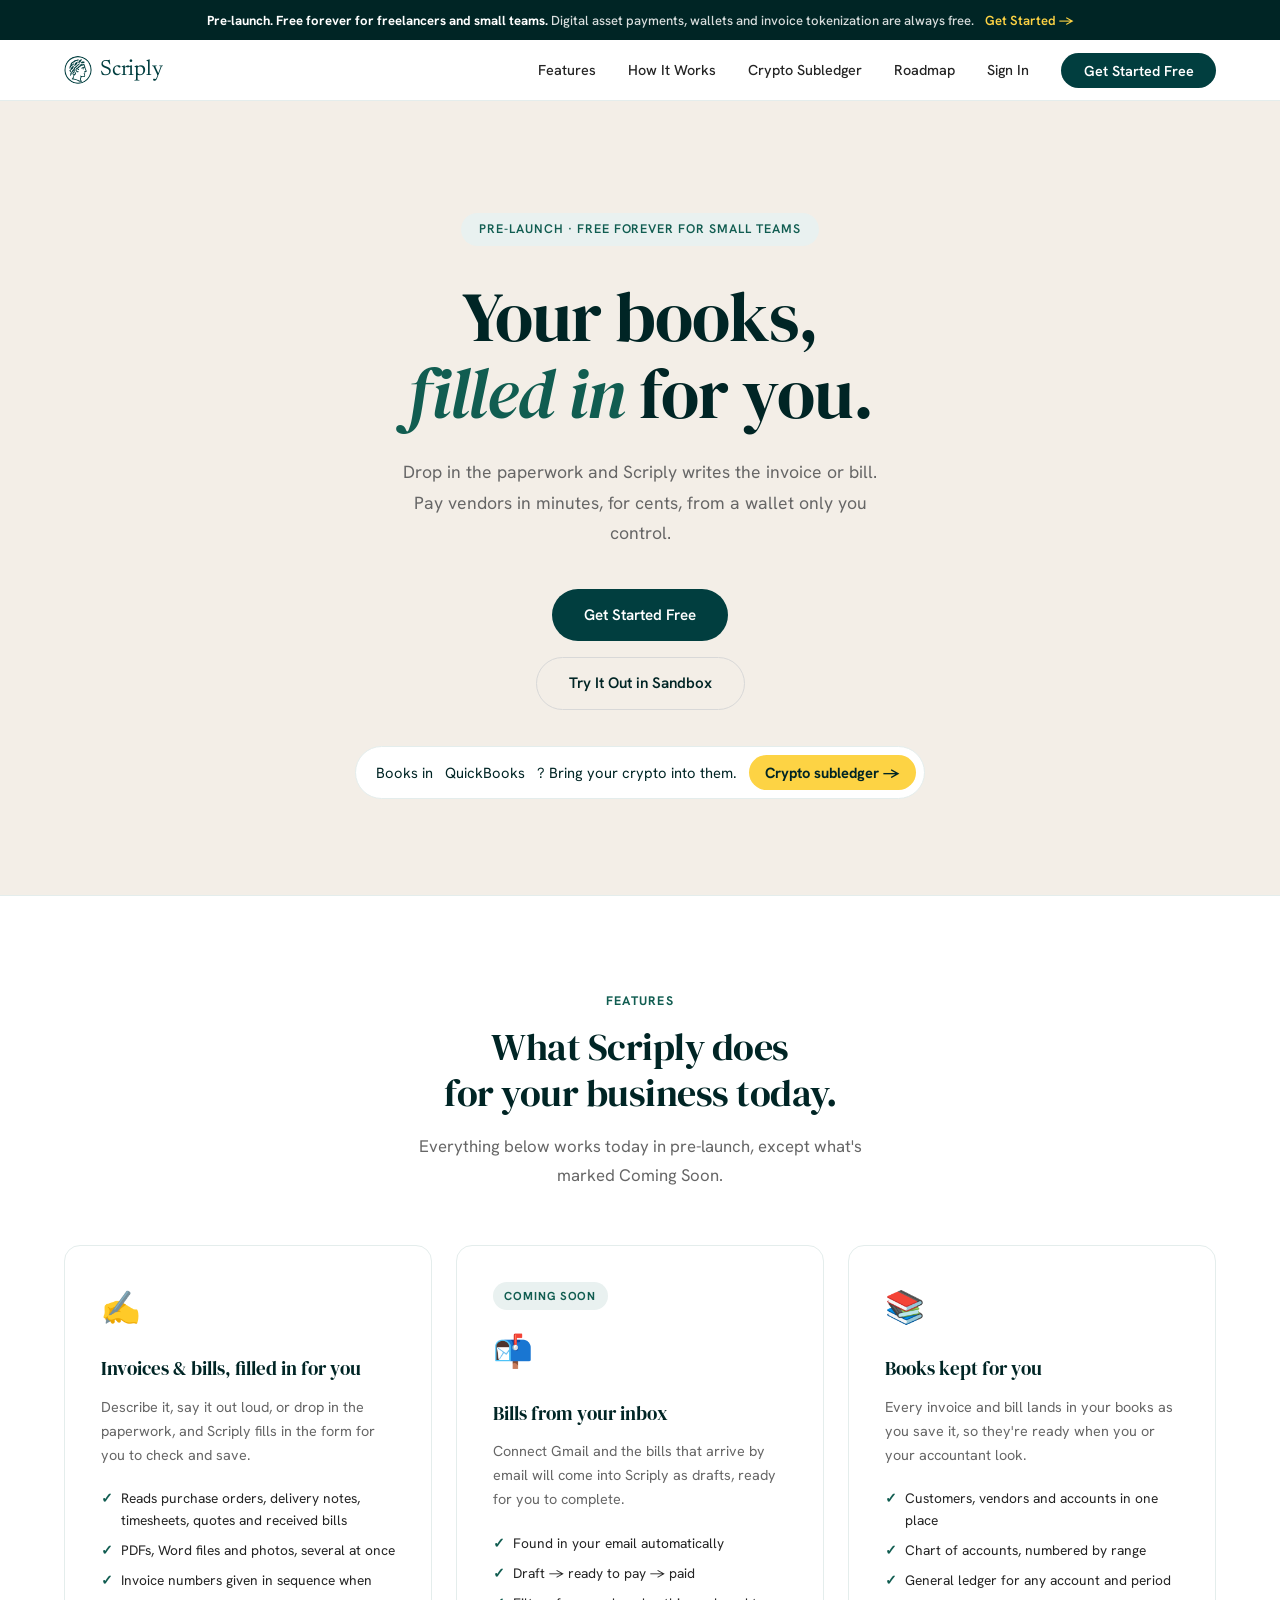
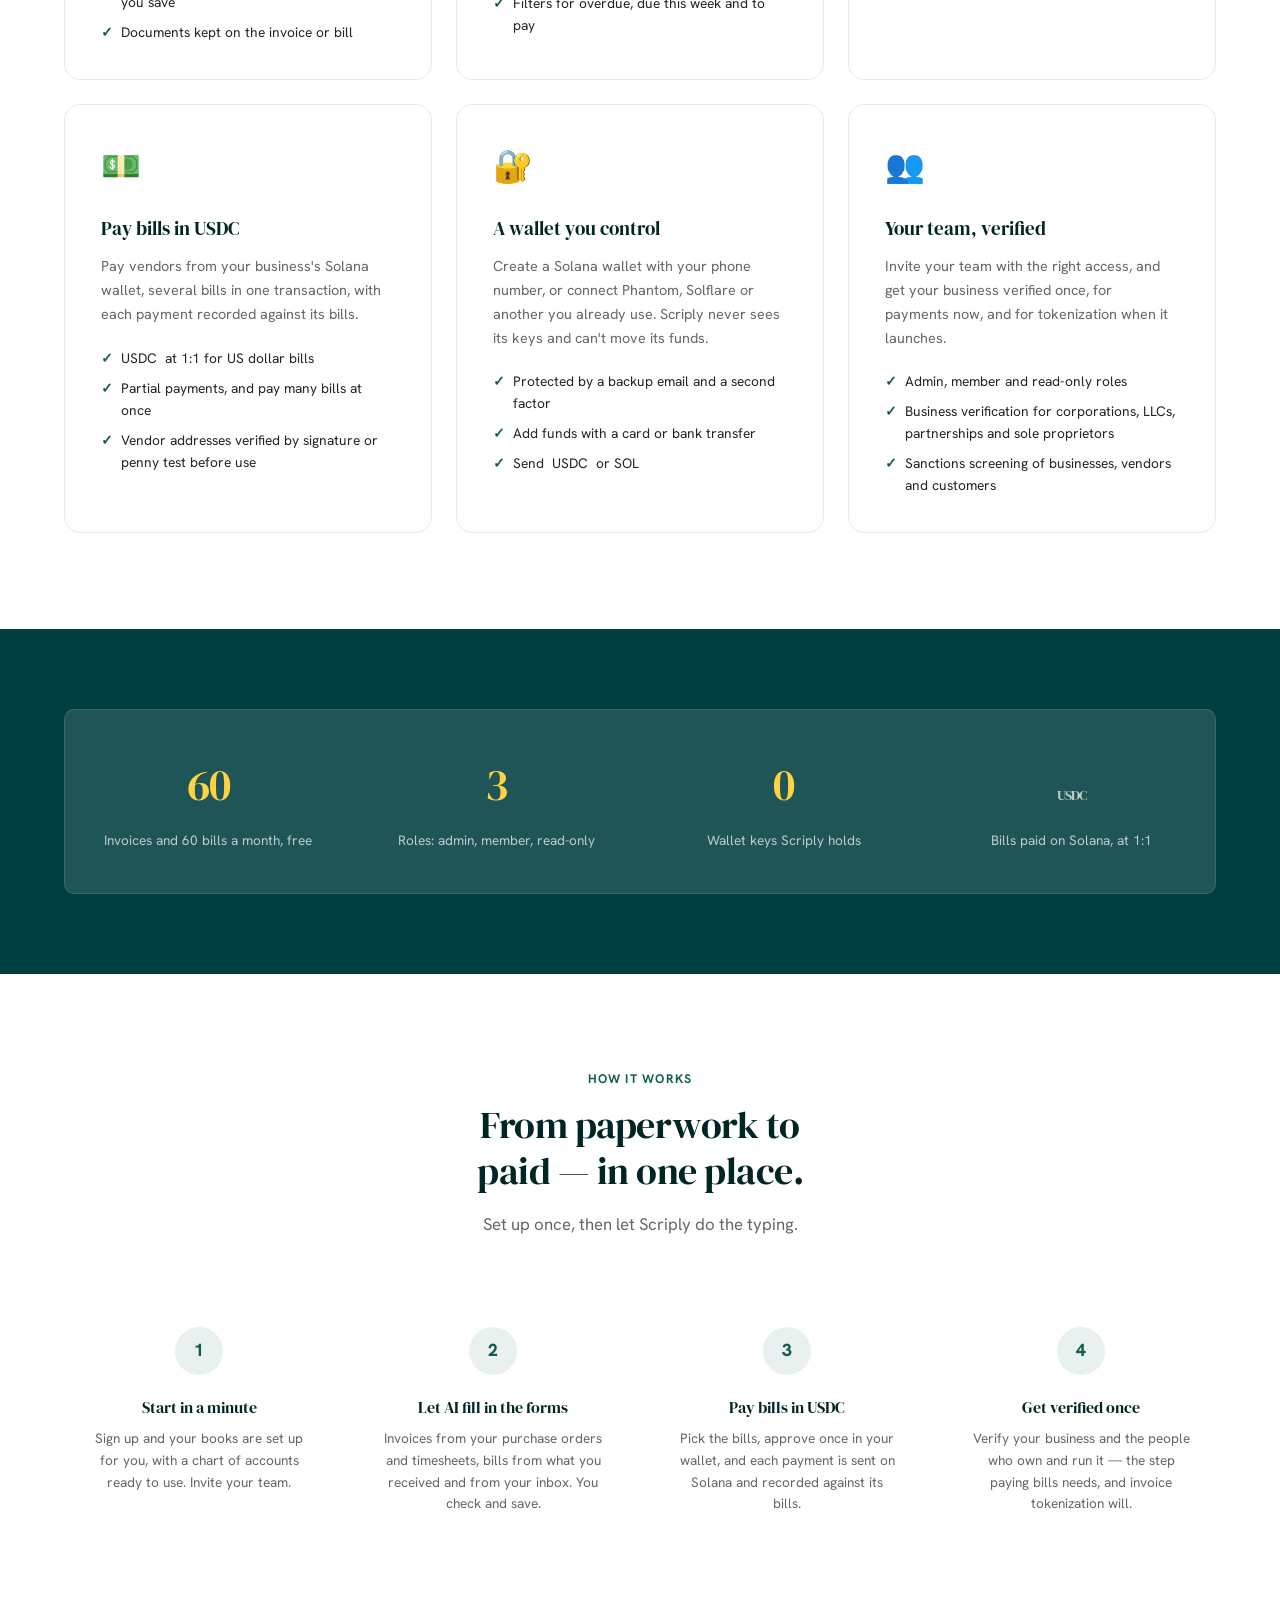
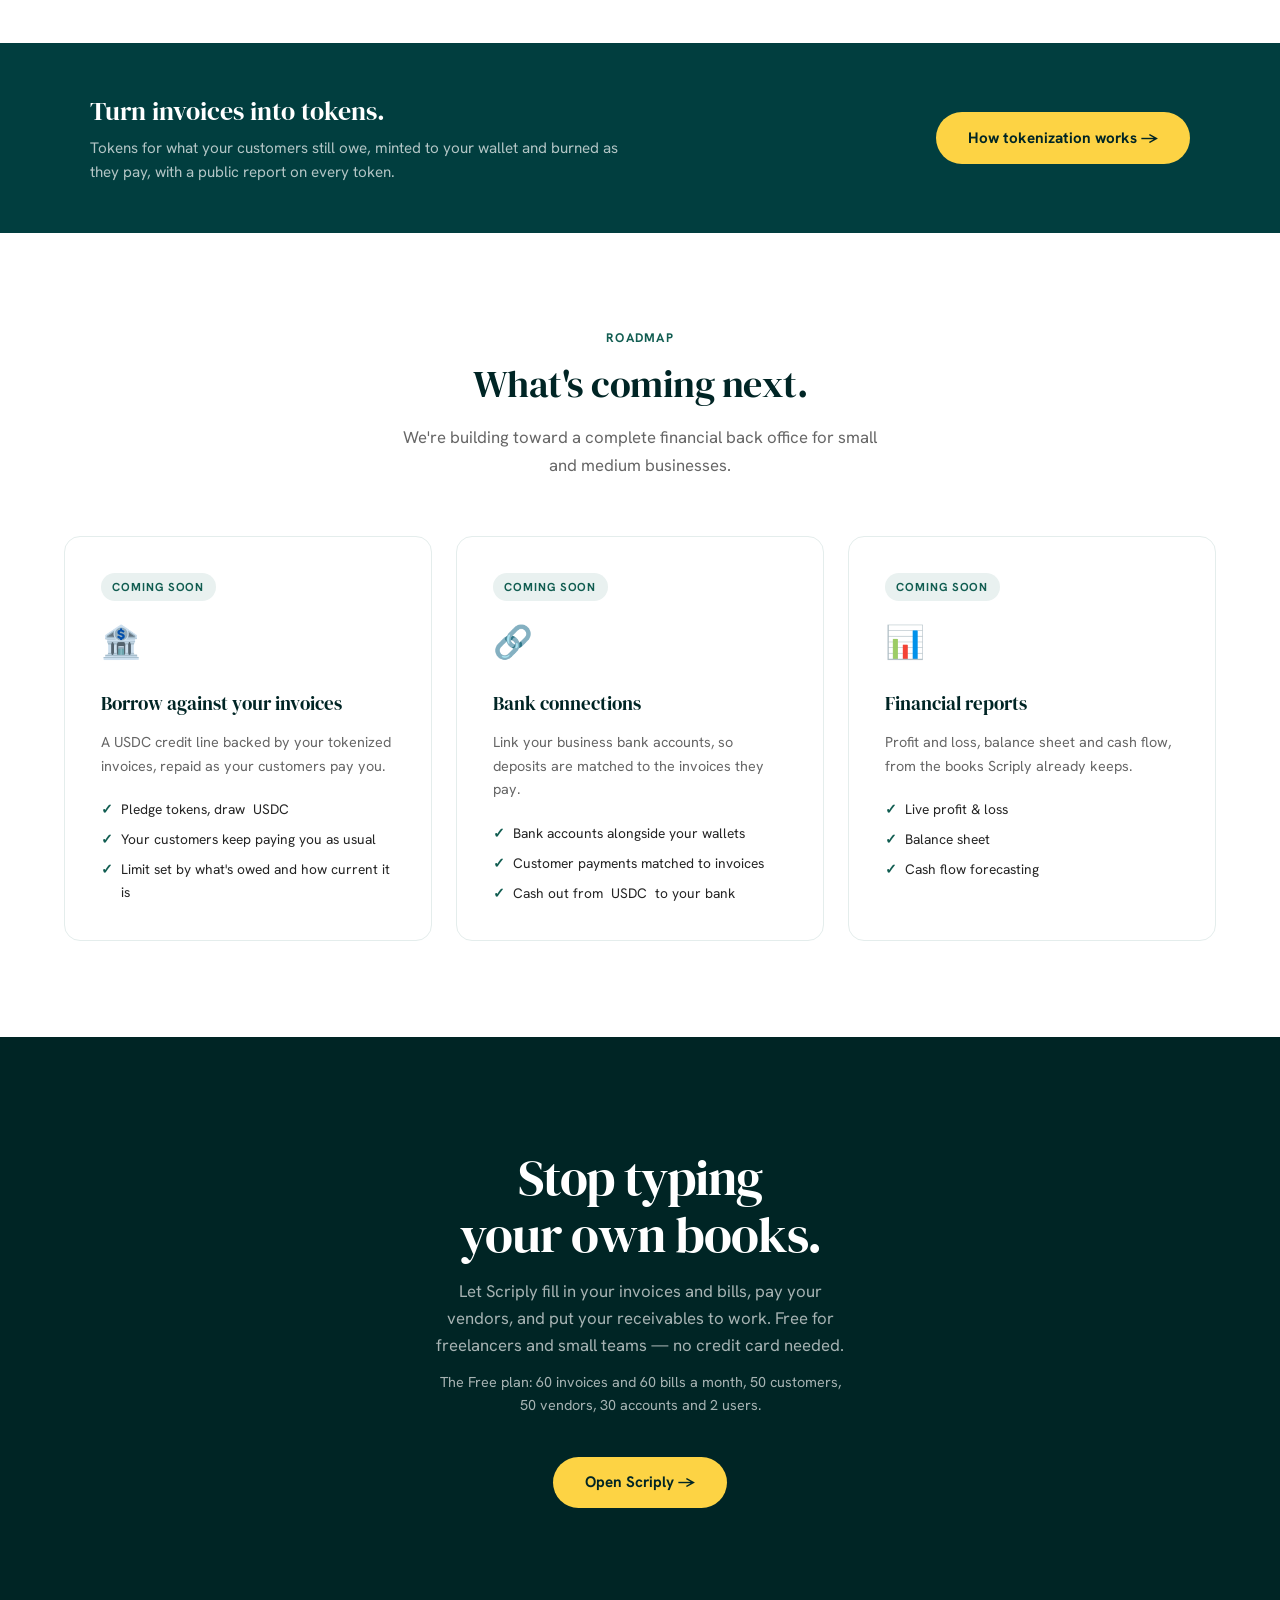
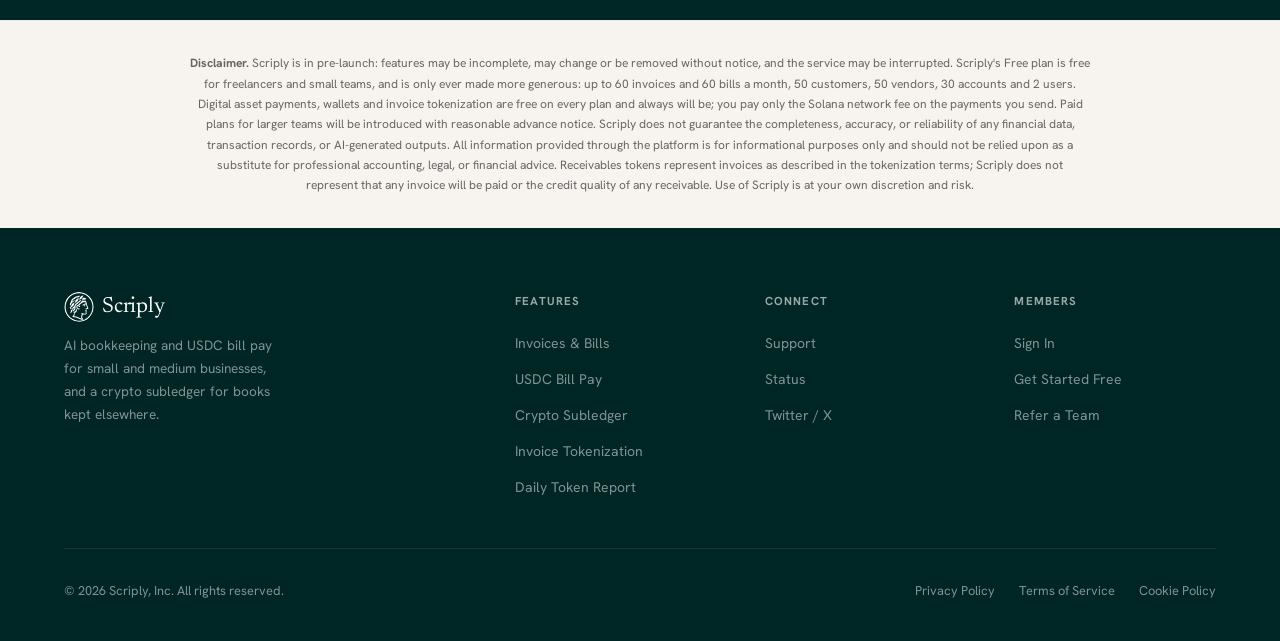
==== commit 347678d5: "Split the site by where a business keeps its books The home page is for a business that runs its boo" ====
--- a/index.html
+++ b/index.html
@@ -4,882 +4,20 @@
   <meta charset="UTF-8" />
   <meta name="viewport" content="width=device-width, initial-scale=1.0" />
   <title>Scriply — AI Accounting Meets Blockchain</title>
-  <meta name="description" content="The back office for small and medium businesses: invoices and bills filled in from your paperwork, kept in step with QuickBooks, and paid in USDC. Now in pre-launch, free for freelancers and small teams.">
+  <meta name="description" content="The back office for small and medium businesses: invoices and bills filled in from your paperwork, and vendors paid in USDC from a wallet only you control. Now in pre-launch, free for freelancers and small teams.">
   <meta name="theme-color" content="#013e3f">
   <meta property="og:type" content="website">
   <meta property="og:url" content="https://www.scriply.io/">
   <meta property="og:site_name" content="Scriply">
   <meta property="og:title" content="Scriply — The back office for small &amp; medium businesses">
-  <meta property="og:description" content="Invoices and bills filled in from your paperwork, kept in step with QuickBooks, and paid in USDC. Now in pre-launch, free for freelancers and small teams.">
+  <meta property="og:description" content="Invoices and bills filled in from your paperwork, and vendors paid in USDC from a wallet only you control. Now in pre-launch, free for freelancers and small teams.">
   <meta name="twitter:card" content="summary">
   <link rel="preconnect" href="https://fonts.googleapis.com">
   <link rel="preconnect" href="https://fonts.gstatic.com" crossorigin>
   <link href="https://fonts.googleapis.com/css2?family=Hanken+Grotesk:wght@400;500;600;700;800;900&family=DM+Serif+Display:ital@0;1&family=Newsreader:opsz@6..72&display=swap" rel="stylesheet">
   <link rel="icon" href="favicon.svg" type="image/svg+xml">
   <link rel="apple-touch-icon" href="apple-touch-icon.png">
-  <style>
-    *, *::before, *::after { box-sizing: border-box; margin: 0; padding: 0; }
-
-    :root {
-      --brand: #013e3f;
-      --brand-dark: #002525;
-      --brand-mid: #115d51;
-      --brand-light: #e9f1f0;
-      --ocean: #0b3e36;
-      --honey: #fdd344;
-      --white: #ffffff;
-      --cream: #f3eee7;
-      --cream-light: #f7f4ef;
-      --text: #002525;
-      --text-mid: #242424;
-      --muted: #666666;
-      --border: #d8d8d8;
-      --border-light: #e4edec;
-      --radius: 10px;
-      --radius-lg: 16px;
-      --sans: 'Hanken Grotesk', -apple-system, BlinkMacSystemFont, sans-serif;
-      --serif: 'DM Serif Display', Georgia, serif;
-    }
-
-    html { scroll-behavior: smooth; }
-
-    /* Clears the sticky nav when jumping to a section */
-    [id] { scroll-margin-top: 5rem; }
-
-    .skip-link {
-      position: absolute;
-      left: 1rem;
-      top: -3rem;
-      z-index: 300;
-      background: var(--brand);
-      color: #fff;
-      padding: 0.6rem 1rem;
-      border-radius: var(--radius);
-      font-weight: 600;
-      text-decoration: none;
-    }
-    .skip-link:focus { top: 1rem; }
-
-    .hero h1, .section-title, .subsection-title, .cta-section h2 { text-wrap: balance; }
-
-    body {
-      font-family: var(--sans);
-      background: var(--white);
-      color: var(--text);
-      line-height: 1.6;
-      overflow-x: hidden;
-    }
-
-    /* ── LAUNCH BANNER ── */
-    .launch-banner {
-      background: var(--brand-dark);
-      text-align: center;
-      padding: 0.6rem 1rem;
-      font-size: 0.82rem;
-      font-weight: 500;
-      color: rgba(255,255,255,0.85);
-    }
-    .launch-banner strong { font-weight: 700; color: #fff; }
-    .launch-banner a { color: var(--honey); text-decoration: none; font-weight: 600; margin-left: 0.5rem; }
-    .launch-banner a:hover { text-decoration: underline; }
-
-    /* ── NAV ── */
-    nav {
-      position: sticky;
-      top: 0;
-      z-index: 200;
-      display: flex;
-      align-items: center;
-      justify-content: space-between;
-      padding: 1rem 5%;
-      background: rgba(255,255,255,0.97);
-      backdrop-filter: blur(8px);
-      border-bottom: 1px solid var(--border-light);
-    }
-
-    /* The brand lockup, as scriply-ui's BrandLockup: the coin beside "Scriply" in Newsreader */
-    .brand-lockup {
-      display: inline-flex;
-      align-items: center;
-      gap: 0.5rem;
-      font-family: 'Newsreader', Georgia, serif;
-      font-weight: 400;
-      letter-spacing: -0.01em;
-      line-height: 1;
-      text-decoration: none;
-    }
-    .brand-lockup svg { flex: none; display: block; }
-
-    .nav-logo {
-      font-size: 1.375rem;
-      color: var(--brand);
-    }
-
-    nav ul { display: flex; gap: 2rem; list-style: none; align-items: center; }
-    nav ul a {
-      color: var(--text-mid);
-      text-decoration: none;
-      font-size: 0.9rem;
-      font-weight: 500;
-      transition: color 0.2s;
-    }
-    nav ul a:hover { color: var(--brand); }
-
-    .nav-cta {
-      background: var(--brand) !important;
-      color: #fff !important;
-      padding: 0.55rem 1.4rem !important;
-      border-radius: 999px !important;
-      font-weight: 600 !important;
-      transition: background 0.2s !important;
-    }
-    .nav-cta:hover { background: var(--brand-dark) !important; }
-
-    /* Opens the links on phones, where they don't fit in the bar */
-    .nav-toggle {
-      display: none;
-      align-items: center;
-      justify-content: center;
-      width: 44px;
-      height: 44px;
-      background: none;
-      border: 1.5px solid var(--border);
-      border-radius: var(--radius);
-      color: var(--brand);
-      cursor: pointer;
-    }
-
-    /* ── HERO ── */
-    .hero {
-      background: var(--cream);
-      padding: 7rem 5% 6rem;
-      text-align: center;
-      border-bottom: 1px solid var(--border-light);
-    }
-
-    .hero-eyebrow {
-      display: inline-block;
-      background: var(--brand-light);
-      color: var(--brand-mid);
-      font-size: 0.78rem;
-      font-weight: 600;
-      letter-spacing: 0.08em;
-      text-transform: uppercase;
-      padding: 0.4rem 1.1rem;
-      border-radius: 999px;
-      margin-bottom: 2rem;
-    }
-
-    .hero h1 {
-      font-family: var(--serif);
-      font-size: clamp(2.8rem, 5.5vw, 4.8rem);
-      font-weight: 400;
-      letter-spacing: -1px;
-      line-height: 1.1;
-      max-width: 820px;
-      margin: 0 auto 1.5rem;
-      color: var(--text);
-    }
-    .hero h1 em {
-      font-style: italic;
-      color: var(--brand-mid);
-    }
-
-    .hero p {
-      color: var(--muted);
-      font-size: 1.1rem;
-      max-width: 500px;
-      margin: 0 auto 2.5rem;
-      line-height: 1.75;
-    }
-
-    .hero-actions {
-      display: flex;
-      flex-direction: column;
-      align-items: center;
-      gap: 1rem;
-    }
-
-    /* The secondary buttons, side by side under Get Started Free */
-    .hero-actions-secondary {
-      display: flex;
-      gap: 1rem;
-      justify-content: center;
-      flex-wrap: wrap;
-    }
-
-    .btn-primary {
-      display: inline-block;
-      background: var(--brand);
-      color: #fff;
-      padding: 0.85rem 2rem;
-      border-radius: 999px;
-      font-size: 0.95rem;
-      font-weight: 600;
-      text-decoration: none;
-      transition: background 0.2s, transform 0.15s;
-    }
-    .btn-primary:hover { background: var(--brand-dark); transform: translateY(-1px); }
-
-    .btn-secondary {
-      display: inline-block;
-      background: transparent;
-      color: var(--text);
-      padding: 0.85rem 2rem;
-      border-radius: 999px;
-      font-size: 0.95rem;
-      font-weight: 600;
-      text-decoration: none;
-      border: 1.5px solid var(--border);
-      transition: border-color 0.2s, transform 0.15s;
-    }
-    .btn-secondary:hover { border-color: var(--brand); color: var(--brand); transform: translateY(-1px); }
-
-    /* ── SOLUTIONS ── */
-    .solutions {
-      padding: 6rem 5%;
-      background: var(--white);
-    }
-
-    .section-header {
-      text-align: center;
-      margin-bottom: 3.5rem;
-    }
-
-    .section-eyebrow {
-      display: block;
-      color: var(--brand-mid);
-      font-size: 0.78rem;
-      font-weight: 700;
-      letter-spacing: 0.1em;
-      text-transform: uppercase;
-      margin-bottom: 0.75rem;
-    }
-
-    .section-title {
-      font-family: var(--serif);
-      font-size: clamp(1.9rem, 3vw, 2.8rem);
-      font-weight: 400;
-      letter-spacing: -0.5px;
-      line-height: 1.2;
-      color: var(--text);
-      margin-bottom: 1rem;
-    }
-
-    .section-sub {
-      color: var(--muted);
-      font-size: 1.05rem;
-      max-width: 500px;
-      margin: 0 auto;
-      line-height: 1.7;
-    }
-
-    .solutions-grid {
-      display: grid;
-      grid-template-columns: repeat(3, 1fr);
-      gap: 1.5rem;
-    }
-
-    .solution-card {
-      background: var(--white);
-      border: 1.5px solid var(--border-light);
-      border-radius: var(--radius-lg);
-      padding: 2.25rem;
-      transition: border-color 0.2s, box-shadow 0.2s, transform 0.2s;
-    }
-    .solution-card:hover {
-      border-color: var(--brand);
-      box-shadow: 0 8px 32px rgba(1,62,63,0.08);
-      transform: translateY(-3px);
-    }
-
-    .solution-icon {
-      font-size: 2rem;
-      margin-bottom: 1.25rem;
-      display: block;
-    }
-
-    .solution-card h3 {
-      font-family: var(--serif);
-      font-size: 1.2rem;
-      font-weight: 400;
-      margin-bottom: 0.75rem;
-      color: var(--text);
-    }
-
-    .solution-card > p {
-      color: var(--muted);
-      font-size: 0.9rem;
-      line-height: 1.65;
-      margin-bottom: 1.25rem;
-    }
-
-    .solution-features {
-      list-style: none;
-      display: flex;
-      flex-direction: column;
-      gap: 0.5rem;
-    }
-
-    .solution-features li {
-      display: flex;
-      align-items: flex-start;
-      gap: 0.5rem;
-      font-size: 0.86rem;
-      color: var(--text-mid);
-    }
-
-    .check-icon { color: var(--brand-mid); font-weight: 700; flex-shrink: 0; }
-
-    .solutions-grid-single {
-      grid-template-columns: 1fr;
-      max-width: 420px;
-      margin: 0 auto;
-    }
-
-    .solutions-grid-two {
-      grid-template-columns: repeat(2, 1fr);
-      max-width: 860px;
-      margin: 0 auto;
-    }
-
-    .roadmap-grid {
-      grid-template-columns: repeat(3, 1fr);
-    }
-
-    /* ── DEMOS ── */
-    .demos {
-      padding: 6rem 5%;
-      background: var(--cream-light);
-      border-bottom: 1px solid var(--border-light);
-    }
-
-    /* Each demo takes up to 560px, side by side when there's room */
-    .demos-grid {
-      display: grid;
-      grid-template-columns: repeat(auto-fit, minmax(300px, 560px));
-      justify-content: center;
-      gap: 1.5rem;
-    }
-
-    .demo-card {
-      background: var(--white);
-      border: 1.5px solid var(--border-light);
-      border-radius: var(--radius-lg);
-      overflow: hidden;
-    }
-
-    .demo-card iframe {
-      display: block;
-      width: 100%;
-      aspect-ratio: 4 / 3;
-      border: 0;
-    }
-
-    .demo-card figcaption { padding: 1.25rem 1.5rem 1.5rem; }
-
-    .demo-card h3 {
-      font-family: var(--serif);
-      font-size: 1.2rem;
-      font-weight: 400;
-      margin-bottom: 0.4rem;
-      color: var(--text);
-    }
-
-    .demo-card p {
-      color: var(--muted);
-      font-size: 0.9rem;
-      line-height: 1.65;
-    }
-
-    .coming-soon-badge {
-      display: inline-block;
-      background: var(--brand-light);
-      color: var(--brand-mid);
-      font-size: 0.72rem;
-      font-weight: 700;
-      letter-spacing: 0.08em;
-      text-transform: uppercase;
-      padding: 0.3rem 0.7rem;
-      border-radius: 999px;
-      margin-bottom: 1rem;
-    }
-
-    /* ── LOGOS BAR ── */
-    .logos-bar {
-      background: var(--cream-light);
-      border-top: 1px solid var(--border-light);
-      border-bottom: 1px solid var(--border-light);
-      padding: 2.5rem 5%;
-      text-align: center;
-    }
-
-    .logos-bar p {
-      color: var(--muted);
-      font-size: 0.78rem;
-      font-weight: 600;
-      letter-spacing: 0.1em;
-      text-transform: uppercase;
-      margin-bottom: 1.75rem;
-    }
-
-    .logos-grid {
-      display: flex;
-      justify-content: center;
-      align-items: center;
-      gap: 3.5rem;
-      flex-wrap: wrap;
-    }
-
-    .logo-item {
-      color: #b4b4b4;
-      font-size: 0.9rem;
-      font-weight: 700;
-      letter-spacing: 0.05em;
-      text-transform: uppercase;
-    }
-
-    /* ── STATS ── */
-    .stats {
-      background: var(--brand);
-      padding: 5rem 5%;
-    }
-
-    .stats-grid {
-      display: grid;
-      grid-template-columns: repeat(4, 1fr);
-      gap: 1px;
-      background: rgba(255,255,255,0.12);
-      border: 1px solid rgba(255,255,255,0.12);
-      border-radius: var(--radius);
-      overflow: hidden;
-    }
-
-    .stat-item {
-      background: transparent;
-      padding: 2.5rem 2rem;
-      text-align: center;
-    }
-
-    .stat-item strong {
-      display: block;
-      font-family: var(--serif);
-      font-size: 2.75rem;
-      font-weight: 400;
-      letter-spacing: -1px;
-      color: var(--honey);
-      margin-bottom: 0.4rem;
-    }
-
-    .stat-item span {
-      color: rgba(255,255,255,0.7);
-      font-size: 0.85rem;
-    }
-
-    /* ── VALUE PROPS ── */
-    .value-props {
-      padding: 6rem 5%;
-      background: var(--cream);
-    }
-
-    .props-grid {
-      display: grid;
-      grid-template-columns: repeat(3, 1fr);
-      gap: 2rem;
-      margin-top: 3.5rem;
-    }
-
-    .prop-card {
-      background: var(--white);
-      border-radius: var(--radius-lg);
-      overflow: hidden;
-      border: 1px solid var(--border-light);
-      transition: box-shadow 0.2s, transform 0.2s;
-    }
-    .prop-card:hover { box-shadow: 0 8px 32px rgba(1,62,63,0.08); transform: translateY(-3px); }
-
-    .prop-visual {
-      background: linear-gradient(135deg, var(--brand-light), #d3e8dc);
-      height: 160px;
-      display: flex;
-      align-items: center;
-      justify-content: center;
-      font-size: 3rem;
-    }
-
-    .prop-content { padding: 1.75rem; }
-    .prop-content h3 { font-family: var(--serif); font-size: 1.15rem; font-weight: 400; margin-bottom: 0.5rem; color: var(--text); }
-    .prop-content p { color: var(--muted); font-size: 0.88rem; line-height: 1.65; margin-bottom: 1rem; }
-    .prop-link { color: var(--brand-mid); font-size: 0.875rem; font-weight: 600; text-decoration: none; }
-    .prop-link:hover { text-decoration: underline; }
-
-    /* ── HOW IT WORKS ── */
-    .how-it-works {
-      padding: 6rem 5%;
-      background: var(--white);
-    }
-
-    .flow-steps {
-      display: grid;
-      grid-template-columns: repeat(4, 1fr);
-      gap: 1.5rem;
-      margin-top: 3.5rem;
-    }
-
-    .flow-step {
-      text-align: center;
-      padding: 2rem 1.5rem;
-    }
-
-    .step-number {
-      width: 48px;
-      height: 48px;
-      border-radius: 50%;
-      background: var(--brand-light);
-      color: var(--brand-mid);
-      font-weight: 800;
-      font-size: 1.1rem;
-      display: flex;
-      align-items: center;
-      justify-content: center;
-      margin: 0 auto 1.25rem;
-    }
-
-    .flow-step h3, .flow-step h4 { font-family: var(--serif); font-size: 1rem; font-weight: 400; margin-bottom: 0.5rem; color: var(--text); }
-    .flow-step p { color: var(--muted); font-size: 0.85rem; line-height: 1.6; }
-
-    /* ── TESTIMONIALS ── */
-    .testimonials {
-      padding: 6rem 5%;
-      background: var(--cream);
-      border-top: 1px solid var(--border-light);
-    }
-
-    .reviews-grid {
-      display: grid;
-      grid-template-columns: repeat(3, 1fr);
-      gap: 1.5rem;
-      margin-top: 3.5rem;
-    }
-
-    .review-card {
-      background: var(--white);
-      border: 1px solid var(--border-light);
-      border-radius: var(--radius-lg);
-      padding: 2rem;
-      transition: box-shadow 0.2s;
-    }
-    .review-card:hover { box-shadow: 0 4px 20px rgba(1,62,63,0.08); }
-
-    .stars { color: var(--honey); font-size: 0.875rem; margin-bottom: 0.75rem; }
-    .review-text { color: var(--text-mid); font-size: 0.9rem; line-height: 1.7; margin-bottom: 1.25rem; }
-
-    .reviewer { display: flex; align-items: center; gap: 0.75rem; }
-    .reviewer-avatar {
-      width: 40px;
-      height: 40px;
-      border-radius: 50%;
-      background: var(--brand-light);
-      color: var(--brand-mid);
-      font-weight: 700;
-      font-size: 0.85rem;
-      display: flex;
-      align-items: center;
-      justify-content: center;
-      flex-shrink: 0;
-    }
-    .reviewer-name { font-size: 0.875rem; font-weight: 700; color: var(--text); }
-    .reviewer-role { font-size: 0.78rem; color: var(--muted); }
-
-    /* ── CTA SECTION ── */
-    .cta-section {
-      background: var(--brand-dark);
-      padding: 7rem 5%;
-      text-align: center;
-    }
-
-    .cta-section h2 {
-      font-family: var(--serif);
-      font-size: clamp(2rem, 4vw, 3.8rem);
-      font-weight: 400;
-      letter-spacing: -1px;
-      color: #fff;
-      max-width: 640px;
-      margin: 0 auto 1rem;
-      line-height: 1.1;
-    }
-
-    .cta-section p {
-      color: rgba(255,255,255,0.65);
-      font-size: 1.05rem;
-      max-width: 420px;
-      margin: 0 auto 2.5rem;
-    }
-
-    /* The Free plan's limits, under the line above them */
-    .cta-section .cta-plan { font-size: 0.9rem; margin-top: -1.75rem; }
-
-    .cta-actions {
-      display: flex;
-      gap: 1rem;
-      justify-content: center;
-      flex-wrap: wrap;
-    }
-
-    .btn-white {
-      display: inline-block;
-      background: var(--honey);
-      color: var(--brand-dark);
-      padding: 0.85rem 2rem;
-      border-radius: 999px;
-      font-size: 0.95rem;
-      font-weight: 700;
-      text-decoration: none;
-      transition: transform 0.15s, opacity 0.2s;
-    }
-    .btn-white:hover { transform: translateY(-2px); opacity: 0.92; }
-
-    /* ── DISCLAIMER ── */
-    .disclaimer {
-      background: var(--cream-light);
-      border-top: 1px solid var(--border-light);
-      padding: 2rem 5%;
-    }
-    .disclaimer p {
-      color: var(--muted);
-      font-size: 0.75rem;
-      line-height: 1.7;
-      max-width: 900px;
-      margin: 0 auto;
-      text-align: center;
-    }
-
-    /* ── FOOTER ── */
-    footer {
-      background: var(--brand-dark);
-      color: rgba(255,255,255,0.5);
-      padding: 4rem 5% 2.5rem;
-    }
-
-    .footer-grid {
-      display: grid;
-      grid-template-columns: 2fr 1fr 1fr 1fr;
-      gap: 3rem;
-      padding-bottom: 3rem;
-      border-bottom: 1px solid rgba(255,255,255,0.08);
-      margin-bottom: 2rem;
-    }
-
-    .footer-brand .footer-logo {
-      font-size: 1.375rem;
-      color: #fff;
-      margin-bottom: 0.75rem;
-    }
-
-    .footer-brand p {
-      font-size: 0.85rem;
-      line-height: 1.7;
-      max-width: 220px;
-    }
-
-    .footer-col h2 {
-      color: rgba(255,255,255,0.6);
-      font-size: 0.72rem;
-      font-weight: 700;
-      letter-spacing: 0.1em;
-      text-transform: uppercase;
-      margin-bottom: 1.25rem;
-    }
-
-    .footer-col ul { list-style: none; display: flex; flex-direction: column; gap: 0.65rem; }
-    .footer-col ul a {
-      color: rgba(255,255,255,0.5);
-      text-decoration: none;
-      font-size: 0.875rem;
-      transition: color 0.2s;
-    }
-    .footer-col ul a:hover { color: #fff; }
-
-    .footer-bottom {
-      display: flex;
-      justify-content: space-between;
-      align-items: center;
-      flex-wrap: wrap;
-      gap: 1rem;
-    }
-
-    .footer-bottom p { font-size: 0.8rem; }
-    .footer-legal { display: flex; gap: 1.5rem; }
-    .footer-legal a { color: rgba(255,255,255,0.5); text-decoration: none; font-size: 0.8rem; }
-    .footer-legal a:hover { color: #fff; }
-
-    .solutions-grid + .solutions-grid { margin-top: 1.5rem; }
-
-    /* ── BLOCKCHAINS ── */
-    #blockchains { border-bottom: 1px solid var(--border-light); }
-
-    .chains-grid {
-      display: grid;
-      grid-template-columns: repeat(2, 1fr);
-      gap: 1.5rem;
-      max-width: 900px;
-      margin: 0 auto;
-    }
-
-    .solution-card.is-supported { border-color: var(--brand); }
-
-    .chain-card-top {
-      display: flex;
-      align-items: center;
-      justify-content: space-between;
-      margin-bottom: 1.25rem;
-    }
-    .chain-card-top .coming-soon-badge { margin-bottom: 0; }
-
-    .chain-mark { width: 40px; height: 40px; display: block; flex: none; }
-
-    .supported-badge {
-      display: inline-block;
-      background: var(--brand);
-      color: #fff;
-      font-size: 0.72rem;
-      font-weight: 700;
-      letter-spacing: 0.08em;
-      text-transform: uppercase;
-      padding: 0.3rem 0.7rem;
-      border-radius: 999px;
-    }
-
-    /* ── TOKENIZATION ── */
-    .token-facts {
-      display: grid;
-      grid-template-columns: repeat(3, 1fr);
-      gap: 1.5rem;
-      max-width: 1100px;
-      margin: 0 auto;
-    }
-
-    .token-fact {
-      background: var(--cream-light);
-      border: 1px solid var(--border-light);
-      border-radius: var(--radius-lg);
-      padding: 1.75rem;
-    }
-    .token-fact h3 { font-family: var(--serif); font-size: 1.1rem; font-weight: 400; margin-bottom: 0.5rem; color: var(--text); }
-    .token-fact p { color: var(--muted); font-size: 0.88rem; line-height: 1.65; }
-
-    .subsection-title {
-      font-family: var(--serif);
-      font-size: 1.6rem;
-      font-weight: 400;
-      text-align: center;
-      color: var(--text);
-      margin: 5rem 0 0.75rem;
-    }
-
-    .report {
-      background: var(--cream);
-      padding: 6rem 5%;
-      border-top: 1px solid var(--border-light);
-    }
-
-    .report-layout {
-      display: grid;
-      grid-template-columns: minmax(0, 1.15fr) minmax(0, 1fr);
-      gap: 3rem;
-      max-width: 1100px;
-      margin: 0 auto;
-      align-items: start;
-    }
-
-    .payload {
-      background: var(--brand-dark);
-      border-radius: var(--radius-lg);
-      overflow: hidden;
-    }
-
-    .payload-head {
-      display: flex;
-      justify-content: space-between;
-      gap: 1rem;
-      flex-wrap: wrap;
-      padding: 0.85rem 1.25rem;
-      border-bottom: 1px solid rgba(255,255,255,0.1);
-      font-size: 0.78rem;
-      color: rgba(255,255,255,0.6);
-    }
-    .payload-head code { color: var(--honey); font-weight: 600; overflow-wrap: anywhere; }
-
-    .payload pre {
-      margin: 0;
-      padding: 1.25rem;
-      overflow-x: auto;
-      font-family: ui-monospace, SFMono-Regular, Menlo, Consolas, monospace;
-      font-size: 0.78rem;
-      line-height: 1.6;
-      color: #d9ece8;
-    }
-
-    .payload-note { padding: 0 1.25rem 1rem; font-size: 0.75rem; color: rgba(255,255,255,0.5); }
-
-    .fields { display: flex; flex-direction: column; gap: 1.25rem; }
-    .fields dt { font-family: ui-monospace, SFMono-Regular, Menlo, Consolas, monospace; font-size: 0.82rem; font-weight: 600; color: var(--brand-mid); margin-bottom: 0.2rem; }
-    .fields dd { color: var(--text-mid); font-size: 0.9rem; line-height: 1.6; }
-
-    .not-promised {
-      max-width: 1100px;
-      margin: 3rem auto 0;
-      background: var(--white);
-      border: 1px solid var(--border-light);
-      border-radius: var(--radius-lg);
-      padding: 1.5rem 1.75rem;
-      font-size: 0.9rem;
-      color: var(--text-mid);
-      line-height: 1.65;
-    }
-    .not-promised strong { color: var(--text); }
-
-    /* ── RESPONSIVE ── */
-    @media (max-width: 1024px) {
-      .footer-grid { grid-template-columns: 1fr 1fr 1fr; }
-      .footer-brand { grid-column: 1 / -1; }
-    }
-
-    @media (max-width: 900px) {
-      .solutions-grid, .solutions-grid-two, .chains-grid, .props-grid, .reviews-grid, .roadmap-grid, .token-facts, .report-layout { grid-template-columns: 1fr; }
-      .flow-steps { grid-template-columns: repeat(2, 1fr); }
-      .stats-grid { grid-template-columns: repeat(2, 1fr); }
-      .nav-toggle { display: inline-flex; }
-      nav ul {
-        display: none;
-        position: absolute;
-        top: 100%;
-        left: 0;
-        right: 0;
-        flex-direction: column;
-        align-items: stretch;
-        gap: 0;
-        padding: 0.5rem 5% 1rem;
-        background: var(--white);
-        border-bottom: 1px solid var(--border-light);
-        box-shadow: 0 8px 24px rgba(1,62,63,0.08);
-      }
-      nav.is-open ul { display: flex; }
-      nav ul a { display: block; padding: 0.75rem 0; font-size: 1rem; }
-      nav ul li:last-child { margin-top: 0.5rem; }
-      .nav-cta { text-align: center; }
-    }
-
-    @media (max-width: 600px) {
-      .flow-steps { grid-template-columns: 1fr; }
-      .footer-grid { grid-template-columns: 1fr 1fr; }
-    }
-
-    @media (prefers-reduced-motion: reduce) {
-      html { scroll-behavior: auto; }
-      .btn-primary:hover, .btn-secondary:hover, .btn-white:hover, .solution-card:hover, .prop-card:hover { transform: none; }
-    }
-  </style>
+  <link rel="stylesheet" href="/styles.css">
 </head>
 <body>
 
@@ -888,26 +26,6 @@
     <symbol id="coin" viewBox="261 253 724 724">
       <clipPath id="coin-clip"><circle cx="623" cy="615" r="360"/></clipPath>
       <path fill="currentColor" fill-rule="evenodd" clip-path="url(#coin-clip)" d="M 596.5 153 C 363.8 168.7, 186.1 343.9, 168 575.3 C 166.7 591.9, 166.7 635, 168 650.5 C 176.8 755, 214.9 846, 281.5 922 C 394.5 1050.8, 567.4 1105, 734 1063.9 C 861.9 1032.2, 971.6 943.5, 1032 822.8 C 1084.2 718.7, 1095 593.5, 1061.9 478.9 C 1018.3 327.8, 900.2 210, 751.1 168.9 C 701.9 155.3, 646.5 149.7, 596.5 153 M 603.5 184.6 C 493.9 191.5, 401.3 231.6, 327.1 304.4 C 318.1 313.2, 306.8 325.2, 302 331 C 225.1 423.1, 190.2 546.7, 206 671 C 228.3 846.2, 354.1 989.9, 522.5 1032.3 C 584.9 1048, 650.4 1049.1, 712.5 1035.3 C 857.2 1003.2, 972.7 897.6, 1020.8 753.4 C 1056.8 645.7, 1051.8 532.5, 1006.5 428.5 C 948.5 295.4, 823.6 204.3, 675.5 187 C 658.1 184.9, 618.5 183.6, 603.5 184.6 M 621 204.1 C 613.3 206.3, 608.3 214.2, 609.2 222.7 C 611 238.3, 630.7 242.3, 639.8 228.9 C 642.9 224.4, 642.6 215, 639.2 210.3 C 635.5 205.1, 627.3 202.3, 621 204.1 M 558.2 209.2 C 551 211.6, 545.9 220.6, 547.4 228.3 C 550.4 244.7, 573.6 246.9, 579.5 231.5 C 584.7 217.9, 572 204.5, 558.2 209.2 M 678.4 209.8 C 665.6 217.8, 666.8 235.3, 680.4 240.5 C 698.8 247.5, 711.6 222.5, 695.7 210.6 C 691.7 207.7, 682.4 207.2, 678.4 209.8 M 736.9 223.2 C 730.2 226.6, 727.7 231, 728.2 238.7 C 728.8 249.2, 734.3 254.5, 744.5 254.5 C 751.6 254.5, 754.7 252.8, 758.7 247 C 761.8 242.3, 761.8 233.6, 758.7 228.8 C 756.1 224.9, 748.9 221, 744.5 221 C 742.8 221, 739.4 222, 736.9 223.2 M 497.5 223.5 C 490.7 227.1, 488 231.5, 488 238.5 C 488 251.5, 500.7 259.6, 511.9 253.8 C 523.8 247.6, 524.7 232.8, 513.7 224.6 C 510.1 221.9, 501.4 221.3, 497.5 223.5 M 443.6 245.4 C 427.6 251.1, 428.2 273.2, 444.5 278 C 455.7 281.2, 467.8 270, 465.4 258.6 C 463.3 248.5, 452.7 242.1, 443.6 245.4 M 790.9 246.2 C 785.8 249.7, 783.7 253.3, 783.2 259.2 C 781.4 280.9, 812.5 284.2, 816.4 262.9 C 817.6 256.7, 813.1 248.7, 806.8 245.4 C 802.5 243.2, 794.8 243.6, 790.9 246.2 M 607 255.6 C 477.9 262.8, 364.8 338, 310 453.1 C 259.1 560.1, 260.1 676.3, 312.8 777.5 C 340 829.7, 375.3 870.6, 423.3 905.7 C 506.2 966.3, 610.2 987.4, 707.7 963.4 C 771.1 947.8, 833.1 910.5, 877 861.6 C 940.4 790.9, 973 712.1, 975.6 623.5 C 978.2 538, 949.7 451.6, 896.9 385 C 886.6 371.9, 857.9 343.1, 844.3 332.2 C 809.4 304.1, 766.1 281.1, 726.5 269.6 C 687.1 258.2, 646.4 253.4, 607 255.6 M 841.9 276.2 C 831.1 283.5, 831.1 297.4, 842 304.8 C 847.1 308.3, 856.6 307.6, 861 303.4 C 872.7 292.3, 866.1 274, 850.5 274 C 846.7 274, 844.3 274.6, 841.9 276.2 M 389.4 276.9 C 378.3 281.9, 377 299.5, 387.3 305.8 C 403.9 316.1, 422.4 295.8, 409.7 281.3 C 404.1 274.9, 397 273.4, 389.4 276.9 M 609 285.1 C 510.8 289.5, 421 337.4, 365.3 415 C 334.4 458, 312 512.8, 304.5 563.5 C 300.1 593.5, 299.8 634.6, 303.9 661.5 C 331.3 842.8, 501.5 969.9, 678 940.8 C 782.8 923.6, 873.9 850.1, 920 745.5 C 960.3 654, 956.7 551.6, 910 458 C 894.9 427.7, 879.6 405.7, 858 383.6 C 790.2 314.1, 705.8 280.7, 609 285.1 M 888.9 314.2 C 880.5 318.5, 877.1 330.4, 882.2 338 C 889.5 348.8, 903.4 348.8, 910.8 337.9 C 912.7 335, 913.1 333.5, 912.8 328.4 C 911.9 315.3, 900.4 308.4, 888.9 314.2 M 345.5 314.5 C 327.7 320.7, 332.4 347, 351.2 347 C 370.8 347, 374.1 319.3, 355.2 314 C 350.6 312.7, 350.3 312.7, 345.5 314.5 M 715 335.6 C 666.3 348.5, 646.2 369.4, 631.4 422.3 C 627.1 437.6, 626.8 439.2, 628.2 440.7 C 629.7 442.1, 630.4 441.9, 636.1 438.2 C 639.6 436, 649 430.5, 657 425.9 C 674.4 416, 682.1 410.7, 691 402.3 C 704.3 389.7, 714.9 370.8, 723.1 345.2 C 726.4 334.5, 725 332.9, 715 335.6 M 612.5 346 C 602.5 347.4, 589.4 350.8, 583 353.7 C 579.4 355.3, 574.4 356.5, 568.9 357 C 547 359.2, 525.4 370.1, 508 387.8 C 499.2 396.8, 497.8 397.7, 488.8 401.6 C 453.4 416.6, 429.9 448.8, 427.3 486 L 426.6 495.2 421.2 502.3 C 414.4 511.3, 408.6 522.6, 405.7 532.7 C 400.2 552.3, 405.4 585.8, 414.3 586.8 C 418.5 587.3, 419.6 585.6, 420.9 576.9 C 424.8 550.5, 437.2 527.6, 456.7 510.6 C 465.8 502.8, 470.9 499.5, 488 490.5 C 506.7 480.7, 509.5 477.9, 517.2 460.4 C 523.2 446.7, 523.8 444.5, 521.6 443.6 C 518.5 442.5, 501.5 452.3, 490.8 461.6 C 485.2 466.4, 460.4 480.7, 459.3 479.7 C 459.1 479.4, 459.9 475.9, 461.3 472 C 469.3 449, 489.1 430.2, 514.6 421.4 C 522.6 418.7, 524.9 417.4, 526.9 414.8 C 531.3 408.7, 544.5 396.5, 550.2 393.1 C 564.9 384.4, 586.8 379, 607 379 C 611 379, 616 378.1, 619.7 376.9 C 625.4 375, 626.3 374.2, 630.6 368.1 C 633.2 364.5, 638.2 358.6, 641.8 355.1 C 647.5 349.6, 648.1 348.7, 646.8 347.4 C 644.9 345.5, 622.6 344.6, 612.5 346 M 927.5 360.2 C 916.2 366.6, 916.4 383.6, 927.9 389.6 C 933.4 392.5, 937.3 392.6, 943 389.7 C 954.5 383.9, 955.4 368.5, 944.7 360.6 C 940.6 357.5, 932.4 357.3, 927.5 360.2 M 304 361.2 C 291.8 367.7, 292 385.4, 304.4 391 C 309.8 393.5, 313.6 393.4, 319 390.7 C 325.2 387.5, 328 383.1, 328 376 C 328 362.8, 315.4 355.1, 304 361.2 M 732.5 393.5 C 725.9 394.9, 725.2 395.3, 720.5 400.7 C 711.6 410.9, 702.7 419, 692.8 425.5 C 687.4 429.1, 682.7 432.5, 682.3 433.1 C 681.3 434.9, 684.9 437, 689.2 437 C 691.3 437, 698.7 438.2, 705.7 439.6 C 723.4 443.3, 744.6 443.6, 756.5 440.1 C 767.6 436.9, 777.1 432, 787.5 424.1 C 798.6 415.7, 800.3 413.2, 797.4 409.2 C 794.5 405.4, 782 398.4, 772.5 395.3 C 762.2 392.1, 743.2 391.2, 732.5 393.5 M 603 401.5 C 583.9 408.4, 572.3 415.5, 560.4 427.4 C 544.3 443.6, 536.5 460.6, 530 494 C 528.9 499.7, 527.6 506, 527 507.8 C 525.8 511.9, 527.1 515, 529.9 515 C 531 515, 539 510.3, 547.7 504.6 C 588.9 477.6, 601.4 460.8, 613.4 415.2 C 618.5 396, 618.4 395.9, 603 401.5 M 958.9 411.3 C 943.7 419.3, 949.2 443, 966.4 443 C 985.1 443, 990.5 418.6, 973.5 410.8 C 968.1 408.4, 964.1 408.5, 958.9 411.3 M 271.9 413.2 C 267.1 416.5, 264.8 420.1, 264.2 425.2 C 262.5 440.2, 278.6 449.8, 290.9 441 C 299.9 434.6, 299.6 419.8, 290.2 413.5 C 285.2 410.1, 276.7 409.9, 271.9 413.2 M 660.4 446.3 C 655.5 448.7, 647 453.9, 641.5 457.9 C 636 461.8, 627.9 466.8, 623.5 468.9 C 616.1 472.5, 615 473.4, 609.5 481 C 598.6 496, 584 507.7, 558.4 522.4 C 548.8 528, 538.3 537.5, 532.6 546 C 530.6 549, 526.4 557.8, 523.4 565.5 C 513.6 590.6, 502.5 605, 481.7 619.3 C 467.4 629.3, 463.4 635.3, 460.9 650.7 C 460.3 654.4, 459.4 659.8, 458.8 662.6 L 457.9 667.7 448 672.9 C 442.6 675.8, 436.7 679.5, 434.9 681.3 C 428.5 687.5, 426 697.7, 426 717.5 C 425.9 730.7, 424.5 736.5, 418.5 748.5 C 413.5 758.4, 413.1 760.8, 415.8 763.3 C 423.3 770.1, 440.7 757.5, 450.3 738.5 C 455.8 727.3, 462 702.1, 462 690.5 C 462 688.5, 462.4 684.9, 463 682.5 C 464 678.6, 464.5 678.1, 467.8 677.5 C 476.5 675.9, 484.4 668.8, 487.9 659.5 C 492.4 647.3, 498.7 638.8, 508.1 632.4 C 513.4 628.6, 514.2 629.9, 513.6 641.5 C 512.6 661.6, 503 677.6, 485.7 687.6 C 472.7 695.2, 469.6 701.8, 475.6 709 L 478.3 712.2 485.6 711.5 C 510.4 709.3, 527.6 693.3, 535.1 665.4 C 536.9 658.6, 537.3 653.4, 538 629 C 538.6 605.3, 539.1 599.3, 540.7 593.5 C 547.4 569.6, 558.5 555.7, 582 541.9 C 597.8 532.6, 606.7 524.1, 612.7 512.3 L 616.9 504.2 626.6 499.5 C 648.3 489.1, 660 477.2, 670.1 455.2 C 674.5 445.8, 674.5 445.6, 672.4 443.5 C 670.3 441.4, 670.5 441.4, 660.4 446.3 M 770.3 459.4 C 752.1 468.8, 725.1 469.4, 705.7 460.7 C 699.6 458, 698.7 457.8, 695.9 459 C 691.5 460.8, 690 462.6, 689.9 466.3 C 689.9 474.2, 679.6 491.6, 669.7 500.5 C 663.2 506.3, 659.4 508.8, 647.6 514.6 C 636.8 520, 635.3 521.2, 634.4 525 C 633.4 529.5, 624.8 542, 619.4 546.8 C 612.1 553.2, 608 555.6, 597.3 559.4 C 580.8 565.3, 570.8 573.5, 564.4 586.1 C 550.3 613.9, 564.1 654, 592.7 668.2 C 600.6 672.1, 601.8 672.4, 611.1 672.8 C 623.3 673.3, 630 670.7, 633.8 664.1 C 636.8 658.7, 636.8 649.3, 633.9 645.6 C 630.8 641.7, 624.7 641.9, 619.6 646.1 C 607.9 655.8, 587.8 640.1, 583.7 618.1 C 581.1 604.1, 587.9 589.1, 599.6 582.8 C 608.7 577.9, 608.8 577.9, 608.2 585.2 C 607.8 590.8, 608.1 592.3, 611.2 599 C 615.3 607.6, 618.7 611.2, 624.8 613.4 C 632.7 616.2, 639.5 614.4, 645.6 607.8 C 649.9 603.3, 651 600.2, 651 591.4 C 651 584.7, 650.7 583.8, 648.6 582.4 C 645.5 580.4, 641.8 581.7, 636.8 586.6 C 634.6 588.7, 632.4 590, 631.3 589.8 C 629.5 589.4, 620.7 575.3, 621.2 573.6 C 621.4 573.1, 624.5 571.5, 628.1 570 C 646.3 562.2, 659.1 549.9, 664.9 534.7 C 665.4 533.1, 666.5 531.7, 667.2 531.6 C 667.9 531.4, 672.5 530.5, 677.4 529.5 C 693 526.6, 706.2 518.9, 715 507.8 L 719.1 502.6 730.8 502.4 C 744 502.1, 753.3 500, 765.3 494.6 L 772.7 491.2 779.3 509.8 C 783 520.1, 786 528.7, 786 529.1 C 786 529.4, 781.8 530.5, 776.7 531.5 C 753.1 536, 729.8 546.9, 707.1 564.1 C 700 569.4, 698.4 572, 700 575 C 702 578.7, 705 578.2, 726 570.6 C 752 561.1, 767.4 556.4, 777.3 555 C 791.6 553, 789.8 551.7, 796.4 569.7 C 814.8 620.3, 822 641.3, 821 641.9 C 820.4 642.3, 814 643.4, 806.7 644.3 C 799.4 645.3, 791.7 646.5, 789.7 647.1 C 780.5 649.5, 778.2 665.1, 786.3 670 C 790.2 672.4, 792.8 672.4, 799 670.2 C 801.7 669.3, 804.2 668.8, 804.5 669.2 C 804.9 669.6, 804.9 672.3, 804.5 675.4 L 803.8 680.9 787.7 688.9 C 778.9 693.3, 770.1 698.1, 768.3 699.5 C 761.5 704.7, 765.4 709.2, 775.5 707.9 C 778.8 707.5, 785.3 707.1, 790 707 C 796.1 706.9, 799.7 706.4, 802.7 705 C 809 702.1, 809.9 699.2, 809.2 684.3 C 808.9 677.7, 809 671.1, 809.3 669.6 C 810.1 666.5, 810.5 666.4, 827.7 664.5 C 841.8 663, 845 661.7, 847.5 656.9 C 850.6 650.8, 849.8 647.9, 829.9 598.6 L 810.9 551.5 811.9 544.8 C 813.4 535.4, 812.5 532.1, 801.2 503 C 795.7 488.9, 789.8 473.2, 787.9 468.1 C 786.1 463, 784 458.1, 783.2 457.3 C 781.1 455.2, 777.1 455.8, 770.3 459.4 M 984.5 464.7 C 983.4 464.9, 981 466.3, 979.2 467.6 C 970.2 474.4, 970.7 488.3, 980.3 495.4 C 984.3 498.3, 994.6 498.3, 998.6 495.4 C 1004.2 491.2, 1006.2 487.1, 1005.8 480.4 C 1005 468.8, 995.7 461.9, 984.5 464.7 M 250.5 467.4 C 235.9 473.8, 238.8 496.1, 254.6 499.4 C 262.4 501, 271.7 495.1, 273.9 487.3 C 277.6 473.3, 263.7 461.5, 250.5 467.4 M 499 510.5 C 462.5 529.7, 444 552, 434.9 587.6 C 430.8 603.6, 431 603.3, 416.2 612.2 C 402.1 620.6, 399.8 623, 399.2 629.9 C 398.7 635.8, 401.7 640.6, 408 643.7 C 412.4 645.9, 412.5 646.1, 412.5 650.9 C 412.5 654.7, 413.1 656.7, 415.5 660 C 421 667.8, 421.1 667.8, 433.3 660.3 C 439.3 656.6, 444.4 653.1, 444.6 652.3 C 445.8 649.4, 443.9 646.1, 439.8 643.8 C 426.1 636.1, 430.6 626.8, 455.7 610.2 C 483.3 592.1, 497.2 575.2, 506 549.2 C 509.5 539, 516.2 509.7, 515.8 506.7 C 515.2 502.9, 512 503.6, 499 510.5 M 999.9 521.9 C 986 526.3, 983.5 545.8, 996 552.8 C 1010.8 561.2, 1026.8 545.3, 1019 530 C 1015.7 523.6, 1006.6 519.7, 999.9 521.9 M 237.4 524 C 230.2 526.2, 225.3 534.4, 226.2 542.7 C 227.6 554.5, 240.7 560.8, 251.3 554.7 C 261.7 548.8, 261.5 530.9, 251 525.5 C 247.2 523.5, 241.1 522.8, 237.4 524 M 765.9 570.9 C 765 571.4, 756.2 574.1, 746.4 576.9 C 723.3 583.4, 721.6 585.3, 733.8 590.7 C 758.7 601.8, 767.2 603.8, 769.5 599 C 770.2 597.6, 771.4 591.3, 772.3 585 C 773.6 574.6, 773.6 573.3, 772.2 571.7 C 770.5 569.8, 768.3 569.5, 765.9 570.9 M 1004 581.1 C 995.4 584.5, 991 596.4, 995.3 604.7 C 1003.5 620.5, 1026.9 614.5, 1026.9 596.5 C 1026.9 585.3, 1014.4 576.9, 1004 581.1 M 229.4 583.9 C 223.4 586.5, 220.6 591, 220.1 598.4 C 219.5 609.1, 226.8 616.5, 237.2 615.7 C 247.4 615, 253.4 608.4, 252.8 598.4 C 252.2 588.8, 245.4 582, 236.5 582 C 234.8 582, 231.6 582.8, 229.4 583.9 M 1005.2 638.9 C 994 641.6, 988.8 655, 995.1 664.7 C 1004.6 679, 1027.4 670.6, 1025.6 653.6 C 1024.4 643.5, 1014.9 636.6, 1005.2 638.9 M 230 643.1 C 223.9 647.3, 221.7 651.5, 222.1 658.5 C 223.5 680.5, 255 679.8, 255 657.7 C 255 648.2, 248.9 641.9, 239.2 641.2 C 234.4 640.8, 232.9 641.2, 230 643.1 M 565.3 664.9 C 561.3 667.3, 558.7 671.7, 554.9 682.5 C 550 696.5, 544.3 706.7, 537.5 713.5 C 526.4 724.5, 512.3 729.5, 498.7 727.1 C 490.7 725.7, 487.7 726.8, 485.9 731.7 C 482.8 739.6, 489.8 746.7, 508.6 754.6 C 510.7 755.4, 510.7 755.5, 506.8 768.9 C 499.5 793.8, 487.4 815.4, 471.7 831.7 L 462.7 841 463.2 845.7 C 464.2 854.1, 465.9 854.8, 507.7 862.9 C 563.9 873.9, 575.7 877.5, 623 897.7 C 665.1 915.7, 679.7 919.8, 704.5 920.6 C 722.9 921.1, 724.9 920.6, 726.4 914.7 C 727.2 911.2, 727 910.7, 719 900.1 C 709.2 886.8, 701.8 874.7, 698.9 867.1 C 695.8 859.1, 696.7 853, 703.8 830.5 C 707 820, 710.7 807.9, 712 803.5 C 713.2 799.1, 714.3 795.3, 714.4 795.2 C 714.5 795.1, 724.2 795.9, 736 797 C 765 799.7, 780.1 799.6, 787.6 796.8 C 800.1 792.1, 808.3 779.9, 808.4 765.6 C 808.4 757.6, 808.3 757.1, 803 746.7 L 797.6 736 801.6 732.5 C 808.3 726.8, 809.8 719.2, 805.4 712.6 C 803.1 709, 800.5 709.2, 793.4 713.5 C 777.7 722.9, 775.4 730.6, 783.5 747.1 C 789.6 759.7, 789.4 765.7, 782.7 772.7 C 777.6 777.9, 775.2 778.3, 756.2 776.5 C 722.9 773.3, 705.3 769.5, 687.1 761.8 C 677.5 757.7, 674.9 757.7, 675 761.8 C 675 764.9, 681.1 774.1, 687 780 L 693 785.9 685.6 807.7 C 674.7 839.6, 674.6 840, 674.5 852 C 674.5 864.6, 676.3 871.1, 684.5 886.9 C 687.5 892.6, 690 897.5, 690 897.7 C 690 898.3, 684.7 897.1, 675.5 894.5 C 665.9 891.8, 651.4 885.9, 628.9 875.7 C 590.9 858.4, 565.5 850.4, 518 840.9 C 508.9 839.1, 501.3 837.5, 501.1 837.4 C 501 837.2, 503.3 832.5, 506.3 826.8 C 515.2 810, 522 786.8, 522 773 C 522 770.4, 522.2 765.6, 522.6 762.3 L 523.2 756.4 531.2 754.2 C 548.6 749.3, 561 737.6, 567 720.5 C 570.3 711.3, 571.7 702.4, 573 684.2 C 574.1 668, 574.1 666.7, 572.4 664.9 C 570.2 662.5, 569.2 662.5, 565.3 664.9 M 992 697.1 C 981.2 701.4, 978.2 715.5, 986.1 724.4 C 995.9 735.6, 1015 727.5, 1014.9 712.2 C 1014.9 701.2, 1002.3 692.9, 992 697.1 M 241.9 700.2 C 225.7 708.4, 233.1 733.4, 251.2 731.7 C 260.6 730.8, 266.3 723.9, 265.8 714.4 C 264.9 701.2, 253.4 694.4, 241.9 700.2 M 971.2 753.9 C 957.5 762.5, 962.5 783.4, 978.5 784.7 C 995.3 786.1, 1003.2 764.7, 989.7 754.6 C 985.6 751.5, 975.5 751.2, 971.2 753.9 M 264.4 753.9 C 254.2 756.4, 248.6 768.6, 253.4 777.9 C 259 788.6, 275 789.7, 281.9 780 C 290.6 767.8, 279 750.3, 264.4 753.9 M 946.2 806.1 C 937.7 810.3, 934.4 820.6, 938.9 828.7 C 947.5 843.9, 970 837.7, 970 820.1 C 970 808.1, 957.3 800.6, 946.2 806.1 M 288.5 806.4 C 282.4 809.1, 279.6 813.3, 279.1 820.4 C 278.8 825.7, 279.1 827.5, 280.9 830.3 C 288 841.8, 305.3 840.6, 310.6 828.2 C 316.4 814.6, 302 800.3, 288.5 806.4 M 321 853.1 C 314.3 856.6, 312.5 859.8, 312.5 867.8 C 312.5 873.1, 312.9 875.1, 314.7 877.6 C 321.6 887.3, 337.7 886.3, 343 875.9 C 350.3 861.5, 335.2 845.8, 321 853.1 M 911.3 853.4 C 905.8 856.8, 903.6 861.5, 904.2 869.1 C 904.8 878.7, 911.9 884.5, 921.7 883.7 C 928.2 883.2, 931.7 880.9, 934.8 874.9 C 942.6 859.9, 925.9 844.7, 911.3 853.4 M 360.2 893.9 C 349.9 898.6, 347.9 912.2, 356.3 920.6 C 371.4 935.7, 394 914.2, 380.2 897.9 C 375.2 891.9, 367.8 890.5, 360.2 893.9 M 872.8 894.2 C 862.1 901.3, 863.1 918.8, 874.6 923.6 C 889.8 929.9, 903.8 914.8, 896.2 900.2 C 892.2 892.4, 880.2 889.3, 872.8 894.2 M 831.4 928.5 C 817 933.5, 816.4 954.1, 830.4 959.5 C 841.8 963.9, 853.4 955.9, 853.2 943.8 C 853.1 932.6, 842 924.9, 831.4 928.5 M 405.9 930.2 C 391.3 937.6, 395.5 959.5, 411.9 961.7 C 425 963.4, 434.9 946.7, 427.4 935.7 C 422.4 928.3, 413.9 926.2, 405.9 930.2 M 460.6 957.1 C 452.5 958.9, 448 964.8, 448 973.5 C 448 991.6, 473 996.4, 479.5 979.5 C 484.4 966.7, 473.9 954.3, 460.6 957.1 M 780 957.7 C 770.2 963.1, 768.1 975.9, 775.8 984.1 C 786.1 995.2, 803.9 987.7, 803.9 972.3 C 804 960.2, 790.5 952, 780 957.7 M 728.5 978.4 C 717.4 983.3, 715.6 997.6, 724.9 1006.4 C 729.3 1010.6, 738.8 1011.3, 743.9 1007.8 C 749.8 1003.7, 751.5 1000.6, 751.5 993.5 C 751.5 988.2, 751 986.7, 748.6 983.5 C 743.9 977.4, 735.5 975.2, 728.5 978.4 M 511.4 979.3 C 495.7 986.4, 501 1011, 518.1 1011 C 527.9 1011, 534.2 1005.2, 534.7 995.7 C 535.2 988.8, 533.2 984.7, 527.7 980.6 C 524.3 978.1, 515.6 977.4, 511.4 979.3 M 676.6 990.4 C 669.5 992.9, 666 998.2, 666 1006 C 666 1021.4, 683.4 1028.1, 694.1 1016.9 C 700.4 1010.3, 700.2 1000.5, 693.7 994.2 C 688.3 989, 683.6 987.9, 676.6 990.4 M 568 991.1 C 556 995.9, 554.4 1013.2, 565.3 1020.7 C 569.9 1023.8, 578.3 1023.8, 583.1 1020.7 C 587 1018.1, 591 1010.9, 591 1006.4 C 591 995.6, 578.1 987, 568 991.1 M 624.3 993.9 C 614.1 996.3, 609 1008.2, 613.9 1017.9 C 621.5 1032.8, 643.1 1028, 644.7 1011.1 C 645.8 999.9, 635.5 991.2, 624.3 993.9"/>
-    </symbol>
-    <linearGradient id="sol-grad" x1="0" y1="1" x2="1" y2="0">
-      <stop offset="0" stop-color="#9945FF"/><stop offset="1" stop-color="#14F195"/>
-    </linearGradient>
-    <!-- Stand-in marks for each chain, until we have their logo files -->
-    <symbol id="mark-solana" viewBox="0 0 40 40">
-      <circle cx="20" cy="20" r="20" fill="#0f0f14"/>
-      <path d="M13 12.5h16l-3 3H10z M10 18.5h16l3 3H13z M13 24.5h16l-3 3H10z" fill="url(#sol-grad)"/>
-    </symbol>
-    <symbol id="mark-base" viewBox="0 0 40 40">
-      <rect width="40" height="40" rx="9" fill="#0052FF"/>
-      <rect x="11" y="11" width="18" height="18" rx="2" fill="#ffffff"/>
-    </symbol>
-    <symbol id="mark-zcash" viewBox="0 0 40 40">
-      <circle cx="20" cy="20" r="20" fill="#F4B728"/>
-      <path d="M18.6 8h2.8v3.5H27v3.2L17.6 25.6H27v3h-5.6V32h-2.8v-3.4H13v-3.1l9.5-10.9H13v-3.1h5.6z" fill="#1a1a1a"/>
-    </symbol>
-    <symbol id="mark-fogo" viewBox="0 0 40 40">
-      <circle cx="20" cy="20" r="20" fill="#FF5A1F"/>
-      <path d="M20 8c1 4.5 7 7.5 7 14a7 7 0 0 1-14 0c0-3.5 2-5.5 3.5-7 .3 2.2 1.3 3.5 2.8 4-.6-4.2-.3-7.5.7-11z" fill="#ffffff"/>
     </symbol>
   </svg>
 
@@ -926,10 +44,9 @@
       <svg width="20" height="20" viewBox="0 0 20 20" aria-hidden="true"><path d="M3 5h14M3 10h14M3 15h14" stroke="currentColor" stroke-width="2" stroke-linecap="round"/></svg>
     </button>
     <ul id="nav-links">
-      <li><a href="#demos">Demos</a></li>
       <li><a href="#solutions">Features</a></li>
       <li><a href="#how">How It Works</a></li>
-      <li><a href="#tokenization">Tokenization</a></li>
+      <li><a href="/crypto-subledger">Crypto Subledger</a></li>
       <li><a href="#roadmap">Roadmap</a></li>
       <li><a href="https://app.scriply.io">Sign In</a></li>
       <li><a href="https://app.scriply.io" class="nav-cta">Get Started Free</a></li>
@@ -940,33 +57,15 @@
   <!-- HERO -->
   <section class="hero">
     <div class="hero-eyebrow">Pre-Launch · Free Forever for Small Teams</div>
-    <h1>The back office for<br /><em>small &amp; medium</em> businesses.</h1>
-    <p>Invoices and bills filled in from your paperwork, kept in step with <span translate="no">QuickBooks</span>, and paid in <span translate="no">USDC</span>. Coming soon: invoices you can turn into tokens, reported on publicly every day.</p>
+    <h1>Your books,<br /><em>filled in</em> for you.</h1>
+    <p>Drop in the paperwork and <span translate="no">Scriply</span> writes the invoice or bill. Pay vendors in minutes, for cents, from a wallet only you control.</p>
     <div class="hero-actions">
       <a href="https://app.scriply.io" class="btn-primary">Get Started Free</a>
       <div class="hero-actions-secondary">
         <a href="https://app.scriply.io/try" class="btn-secondary">Try It Out in Sandbox</a>
-        <a href="#tokenization" class="btn-secondary">How Tokenization Works</a>
-      </div>
-    </div>
-  </section>
-
-  <!-- DEMOS -->
-  <section class="demos" id="demos">
-    <div class="section-header">
-      <span class="section-eyebrow">Demos</span>
-      <h2 class="section-title">See <span translate="no">Scriply</span> at work.</h2>
-      <p class="section-sub">Short walkthroughs of the product, recorded in the app.</p>
-    </div>
-    <div class="demos-grid">
-      <figure class="demo-card">
-        <iframe src="https://www.loom.com/embed/6c1cb89d6f544f93a5ef069754896e89" title="Invoice tokenization demo" loading="lazy" allowfullscreen></iframe>
-        <figcaption>
-          <h3>Invoice tokenization</h3>
-          <p>Turning tokenization on after verification, tokenizing an invoice and reading its memo on <span translate="no">Solana</span>, and the daily report on every token. 5 min.</p>
-        </figcaption>
-      </figure>
-    </div>
+      </div>
+    </div>
+    <div class="hero-fork">Books in <span translate="no">QuickBooks</span>? Bring your crypto into them.<a href="/crypto-subledger">Crypto subledger →</a></div>
   </section>
 
   <!-- SOLUTIONS -->
@@ -1001,10 +100,10 @@
       </div>
       <div class="solution-card">
         <span class="solution-icon" aria-hidden="true">📚</span>
-        <h3>Works with <span translate="no">QuickBooks</span></h3>
-        <p>Keep your books in <span translate="no">QuickBooks Online</span> and <span translate="no">Scriply</span> syncs them, or keep them in <span translate="no">Scriply</span>. Start from your <span translate="no">QuickBooks</span> company in one step.</p>
-        <ul class="solution-features">
-          <li><span class="check-icon" aria-hidden="true">✓</span> Invoices, bills, customers, vendors and accounts synced</li>
+        <h3>Books kept for you</h3>
+        <p>Every invoice and bill lands in your books as you save it, so they're ready when you or your accountant look.</p>
+        <ul class="solution-features">
+          <li><span class="check-icon" aria-hidden="true">✓</span> Customers, vendors and accounts in one place</li>
           <li><span class="check-icon" aria-hidden="true">✓</span> Chart of accounts, numbered by range</li>
           <li><span class="check-icon" aria-hidden="true">✓</span> General ledger for any account and period</li>
         </ul>
@@ -1047,7 +146,7 @@
   <!-- STATS -->
   <div class="stats">
     <div class="stats-grid">
-      <div class="stat-item"><strong><span translate="no">QuickBooks</span></strong><span>Online books, synced into <span translate="no">Scriply</span></span></div>
+      <div class="stat-item"><strong>60</strong><span>Invoices and 60 bills a month, free</span></div>
       <div class="stat-item"><strong>3</strong><span>Roles: admin, member, read-only</span></div>
       <div class="stat-item"><strong>0</strong><span>Wallet keys <span translate="no">Scriply</span> holds</span></div>
       <div class="stat-item"><strong><span translate="no">USDC</span></strong><span>Bills paid on <span translate="no">Solana</span>, at 1:1</span></div>
@@ -1064,8 +163,8 @@
     <div class="flow-steps">
       <div class="flow-step">
         <div class="step-number">1</div>
-        <h3>Start from your books</h3>
-        <p>Sign in with <span translate="no">QuickBooks</span> to bring in your company and its books, or start fresh in <span translate="no">Scriply</span>. Invite your team.</p>
+        <h3>Start in a minute</h3>
+        <p>Sign up and your books are set up for you, with a chart of accounts ready to use. Invite your team.</p>
       </div>
       <div class="flow-step">
         <div class="step-number">2</div>
@@ -1085,225 +184,14 @@
     </div>
   </section>
 
-  <!-- TOKENIZATION -->
-  <section class="solutions" id="tokenization">
-    <div class="section-header">
-      <span class="coming-soon-badge">Coming Soon · In testing on <span translate="no">Solana</span> devnet</span>
-      <span class="section-eyebrow">Invoice Tokenization</span>
-      <h2 class="section-title">Your invoices,<br />as tokens anyone can check.</h2>
-      <p class="section-sub">Tokenizing an invoice your customer still owes mints tokens for what's outstanding into your business's wallet. Each token stands for one dollar owed, and burns as it's paid.</p>
-    </div>
-    <div class="token-facts">
-      <div class="token-fact">
-        <h3>One token per dollar owed</h3>
-        <p>Each business has its own US dollar receivables token. Its supply always equals what's still owed on the business's tokenized invoices, so a token from one business is never mixed with another's.</p>
-      </div>
-      <div class="token-fact">
-        <h3>Burns as invoices are paid</h3>
-        <p>A payment, credit or write-off burns the same number of tokens. A tokenized invoice is locked against edits until its last token burns, and a change in <span translate="no">QuickBooks</span> is held back and disclosed rather than applied silently.</p>
-      </div>
-      <div class="token-fact">
-        <h3>On <span translate="no">Solana</span>, with nothing private on-chain</h3>
-        <p>Every mint and burn is recorded on-chain with a fingerprint of the invoice behind it. Nothing on-chain names the business, its customers or its invoices.</p>
-      </div>
-      <div class="token-fact">
-        <h3>Minted to your wallet</h3>
-        <p>Tokens go to a wallet your business proved it controls. They move only between accounts the platform allows, and <span translate="no">Scriply</span>, as the issuer, burns them as invoices are paid.</p>
-      </div>
-      <div class="token-fact">
-        <h3>Opt-in, per business</h3>
-        <p>An admin turns tokenizing on after the business is verified: they accept the tokenization terms and choose the wallet. Nothing goes on-chain before that.</p>
-      </div>
-      <div class="token-fact">
-        <h3>A limit on what's out at once</h3>
-        <p>Each business has a cap on how much it can have tokenized at a time. A tokenization over it is refused before anything is minted.</p>
-      </div>
-    </div>
-
-    <h3 class="subsection-title">What we check before an invoice is tokenized.</h3>
-    <p class="section-sub" style="text-align:center">A token is only worth the invoice behind it. Every business and every invoice goes through these steps first.</p>
-    <div class="flow-steps">
-      <div class="flow-step">
-        <div class="step-number">1</div>
-        <h4>We verify the business</h4>
-        <p>A business passes our review before it can tokenize: its owners with a 25% stake or more and a person who controls it are identified, and the business and its people are screened against sanctions lists.</p>
-      </div>
-      <div class="flow-step">
-        <div class="step-number">2</div>
-        <h4>We verify the wallet</h4>
-        <p>Tokens are only minted to a wallet the business proves it controls, by signing with it.</p>
-      </div>
-      <div class="flow-step">
-        <div class="step-number">3</div>
-        <h4>We check every invoice</h4>
-        <p>Each invoice needs a supporting document and a customer who clears sanctions screening. It's compared with every invoice already tokenized, by any business: the same invoice is refused, and one that looks alike waits for a person to review it. An invoice from <span translate="no">QuickBooks</span> is read again there before anything is minted.</p>
-      </div>
-      <div class="flow-step">
-        <div class="step-number">4</div>
-        <h4>We report on every token, publicly</h4>
-        <p>Every day we publish each token's report — what's outstanding, how overdue, how concentrated, how fast it's paid, and what we verified — with its fingerprint recorded on-chain.</p>
-      </div>
-    </div>
-  </section>
-
-  <!-- COLLATERAL REPORT -->
-  <section class="report" id="report">
-    <div class="section-header">
-      <span class="section-eyebrow">The Daily Report</span>
-      <h2 class="section-title">What a lender sees<br />about every token.</h2>
-      <p class="section-sub">When tokenization launches, each token's latest report will be public, by its address, with no sign-in. It shows the totals, aging and risk, without the invoices or customers behind them.</p>
-    </div>
-    <div class="report-layout">
-      <div class="payload">
-        <div class="payload-head">
-          <code>GET /v1/public/receivables-tokens/{network}/{tokenAddress}</code>
-          <span>Example values</span>
-        </div>
-<pre>{
-  "network": "sol",
-  "tokenAddress": "Ah8cVgnZ8SjPzRtJoCAo26BHBjc4T7xQ6Rsk3apRXdRY",
-  "currency": "USD",
-  "reportId": "usd.2026-10-06",
-  "asOf": "2026-10-06T00:00:00Z",
-  "sha256": "a7eb512136b792d30f616ebe720f5a0c0e079ab99752a26f222faa196f5bd85f",
-  "attestations": { "sol": "3Vj9uCytyrTshBTim1ELkc2RH9cLA9jxUTSyemENPL8oFgfcbBFFL39gsrdLy3z1g4zQaF8tYR1YzZqv8CqiaNhZ" },
-
-  "supply": "184250",
-  "circulatingSupply": "184250",
-  "outstandingUnits": "184250",
-  "burnDebt": "0",
-  "burnDebtOverdue": false,
-  "reconciled": true,
-  "unattributedRatio": "0.012",
-
-  "aging": {
-    "current": "132400",
-    "days1To30": "38150",
-    "days31To60": "9800",
-    "days61To90": "3900",
-    "over90": "0"
-  },
-
-  "assurance": {
-    "kyb": "approved",
-    "kybApprovedAt": "2026-07-14T16:02:11Z",
-    "kybMethod": "manual-review",
-    "checks": [
-      "control-person-identified",
-      "beneficial-owners-identified",
-      "identities-verified",
-      "sanctions-screened",
-      "wallet-verified",
-      "ein-confirmed",
-      "business-registered"
-    ],
-    "accountingSystemShare": "0.92"
-  },
-
-  "risk": {
-    "topCustomerShare": "0.22",
-    "topFiveShare": "0.71",
-    "concentrationIndex": "0.14",
-    "selfIssuedShare": "0.08",
-    "receivableTurnover": "7.9",
-    "daysSalesOutstanding": "46.2",
-    "turnoverPeriodDays": 212,
-    "historyDays": 212,
-    "settledTokenizations": 37,
-    "flags": ["self-issued-invoices"]
-  }
-}</pre>
-        <p class="payload-note">Illustrative report for a made-up business. Units are dollars of invoices still owed.</p>
-      </div>
-      <dl class="fields">
-        <div>
-          <dt>supply · outstandingUnits · reconciled</dt>
-          <dd>Tokens in existence, and dollars still owed on the invoices behind them. They match whenever the report reconciles.</dd>
-        </div>
-        <div>
-          <dt>burnDebt</dt>
-          <dd>Tokens owed for burning that couldn't be burned yet. While it's above zero the token is under-backed, the report says so, and the business can't tokenize anything new.</dd>
-        </div>
-        <div>
-          <dt>aging</dt>
-          <dd>What's owed, by days past due: current, 1–30, 31–60, 61–90 and over 90.</dd>
-        </div>
-        <div>
-          <dt>risk</dt>
-          <dd>How concentrated the customers are, the share of invoices made in <span translate="no">Scriply</span> rather than an accounting system, how fast invoices are paid, and flags from a fixed list, such as <code>concentration-high</code> or <code>aging-over-90-high</code>.</dd>
-        </div>
-        <div>
-          <dt>assurance</dt>
-          <dd>What we verified about the business behind the token, such as its EIN and registration, its owners and its wallet, without saying who it is.</dd>
-        </div>
-        <div>
-          <dt>sha256 · attestations</dt>
-          <dd>The fingerprint of the day's full report, and the <span translate="no">Solana</span> transaction that recorded it. A lender given the full report hashes it and compares it with the chain.</dd>
-        </div>
-      </dl>
-    </div>
-    <div class="not-promised">
-      <strong>What the report doesn't promise.</strong> We stand behind how each token is made: who could tokenize, what was checked, and that supply matches what's owed. We don't promise that customers will pay or how good the invoices are as credit. Those are for each lender to judge, and the report is there so they can.
-    </div>
-  </section>
-
-  <!-- BLOCKCHAINS -->
-  <section class="solutions" id="blockchains">
-    <div class="section-header">
-      <span class="section-eyebrow">Blockchains</span>
-      <h2 class="section-title">The chains <span translate="no">Scriply</span> works on.</h2>
-      <p class="section-sub"><span translate="no">USDC</span> payments and wallets run on <span translate="no">Solana</span> today. <span translate="no">Base</span>, <span translate="no">Zcash</span> and <span translate="no">Fogo</span> are next.</p>
-    </div>
-    <div class="chains-grid">
-      <div class="solution-card is-supported">
-        <div class="chain-card-top">
-          <svg class="chain-mark" aria-hidden="true"><use href="#mark-solana"/></svg>
-          <span class="supported-badge">Supported</span>
-        </div>
-        <h3 translate="no">Solana</h3>
-        <p>Where <span translate="no">Scriply</span> moves money today: fast, low-fee <span translate="no">USDC</span> payments for invoices and bills.</p>
-        <ul class="solution-features">
-          <li><span class="check-icon" aria-hidden="true">✓</span> Pay bills and get paid in <span translate="no">USDC</span></li>
-          <li><span class="check-icon" aria-hidden="true">✓</span> Your business's own wallet</li>
-          <li><span class="check-icon" aria-hidden="true">✓</span> Invoice tokens, in testing on devnet</li>
-        </ul>
-      </div>
-      <div class="solution-card">
-        <div class="chain-card-top">
-          <svg class="chain-mark" aria-hidden="true"><use href="#mark-base"/></svg>
-          <span class="coming-soon-badge">Planned</span>
-        </div>
-        <h3 translate="no">Base</h3>
-        <p><span translate="no">USDC</span> payments on <span translate="no">Base</span>, an <span translate="no">Ethereum</span> network, for customers and vendors who already hold funds there.</p>
-        <ul class="solution-features">
-          <li><span class="check-icon" aria-hidden="true">✓</span> Pay and get paid in <span translate="no">USDC</span> on <span translate="no">Base</span></li>
-          <li><span class="check-icon" aria-hidden="true">✓</span> <span translate="no">Base</span> wallets alongside <span translate="no">Solana</span> ones</li>
-        </ul>
-      </div>
-      <div class="solution-card">
-        <div class="chain-card-top">
-          <svg class="chain-mark" aria-hidden="true"><use href="#mark-zcash"/></svg>
-          <span class="coming-soon-badge">Planned</span>
-        </div>
-        <h3 translate="no">Zcash</h3>
-        <p>Private payments: shielded transfers keep who paid whom, and how much, off the public record.</p>
-        <ul class="solution-features">
-          <li><span class="check-icon" aria-hidden="true">✓</span> Shielded payments between businesses</li>
-          <li><span class="check-icon" aria-hidden="true">✓</span> Booked in your ledger like any other</li>
-        </ul>
-      </div>
-      <div class="solution-card">
-        <div class="chain-card-top">
-          <svg class="chain-mark" aria-hidden="true"><use href="#mark-fogo"/></svg>
-          <span class="coming-soon-badge">Planned</span>
-        </div>
-        <h3 translate="no">Fogo</h3>
-        <p>A network built on the same technology as <span translate="no">Solana</span> and tuned for speed, so what works on <span translate="no">Solana</span> works there too.</p>
-        <ul class="solution-features">
-          <li><span class="check-icon" aria-hidden="true">✓</span> Pay and get paid on <span translate="no">Fogo</span></li>
-          <li><span class="check-icon" aria-hidden="true">✓</span> The same wallets as on <span translate="no">Solana</span></li>
-        </ul>
-      </div>
+  <!-- TOKENIZATION, IN SHORT -->
+  <section class="token-band" aria-labelledby="token-band-title">
+    <div class="token-band-inner">
+      <div>
+        <h2 id="token-band-title">Turn invoices into tokens.</h2>
+        <p>Tokens for what your customers still owe, minted to your wallet and burned as they pay, with a public report on every token.</p>
+      </div>
+      <a href="/crypto-subledger#tokenization" class="btn-white">How tokenization works →</a>
     </div>
   </section>
 
@@ -1374,16 +262,16 @@
     <div class="footer-grid">
       <div class="footer-brand">
         <span class="brand-lockup footer-logo" translate="no"><svg width="30" height="30" aria-hidden="true"><use href="#coin"/></svg><span translate="no">Scriply</span></span>
-        <p>AI bookkeeping and <span translate="no">USDC</span> bill pay for small and medium businesses, with invoice tokenization on the way.</p>
+        <p>AI bookkeeping and <span translate="no">USDC</span> bill pay for small and medium businesses, and a crypto subledger for books kept elsewhere.</p>
       </div>
       <div class="footer-col">
         <h2>Features</h2>
         <ul>
-          <li><a href="#solutions">Invoices &amp; Bills</a></li>
-          <li><a href="#solutions"><span translate="no">QuickBooks</span> Sync</a></li>
-          <li><a href="#solutions"><span translate="no">USDC</span> Bill Pay</a></li>
-          <li><a href="#tokenization">Invoice Tokenization</a></li>
-          <li><a href="#report">Daily Token Report</a></li>
+          <li><a href="/#solutions">Invoices &amp; Bills</a></li>
+          <li><a href="/#solutions"><span translate="no">USDC</span> Bill Pay</a></li>
+          <li><a href="/crypto-subledger">Crypto Subledger</a></li>
+          <li><a href="/crypto-subledger#tokenization">Invoice Tokenization</a></li>
+          <li><a href="/crypto-subledger#report">Daily Token Report</a></li>
         </ul>
       </div>
       <div class="footer-col">
@@ -1414,6 +302,14 @@
   </footer>
 
   <script>
+    // Tokenization and the daily report moved to their own page; links made
+    // before the move still land on them.
+    (function () {
+      if (location.hash === '#tokenization' || location.hash === '#report') {
+        location.replace('/crypto-subledger' + location.hash);
+      }
+    })();
+
     // The phone menu: opens and closes the links, and closes once one is chosen.
     (function () {
       var nav = document.querySelector('nav');
--- a/styles.css
+++ b/styles.css
@@ -0,0 +1,943 @@
+*, *::before, *::after { box-sizing: border-box; margin: 0; padding: 0; }
+
+:root {
+  --brand: #013e3f;
+  --brand-dark: #002525;
+  --brand-mid: #115d51;
+  --brand-light: #e9f1f0;
+  --ocean: #0b3e36;
+  --honey: #fdd344;
+  --white: #ffffff;
+  --cream: #f3eee7;
+  --cream-light: #f7f4ef;
+  --text: #002525;
+  --text-mid: #242424;
+  --muted: #666666;
+  --border: #d8d8d8;
+  --border-light: #e4edec;
+  --radius: 10px;
+  --radius-lg: 16px;
+  --sans: 'Hanken Grotesk', -apple-system, BlinkMacSystemFont, sans-serif;
+  --serif: 'DM Serif Display', Georgia, serif;
+}
+
+html { scroll-behavior: smooth; }
+
+/* Clears the sticky nav when jumping to a section */
+[id] { scroll-margin-top: 5rem; }
+
+.skip-link {
+  position: absolute;
+  left: 1rem;
+  top: -3rem;
+  z-index: 300;
+  background: var(--brand);
+  color: #fff;
+  padding: 0.6rem 1rem;
+  border-radius: var(--radius);
+  font-weight: 600;
+  text-decoration: none;
+}
+.skip-link:focus { top: 1rem; }
+
+.hero h1, .section-title, .subsection-title, .cta-section h2 { text-wrap: balance; }
+
+body {
+  font-family: var(--sans);
+  background: var(--white);
+  color: var(--text);
+  line-height: 1.6;
+  overflow-x: hidden;
+}
+
+/* ── LAUNCH BANNER ── */
+.launch-banner {
+  background: var(--brand-dark);
+  text-align: center;
+  padding: 0.6rem 1rem;
+  font-size: 0.82rem;
+  font-weight: 500;
+  color: rgba(255,255,255,0.85);
+}
+.launch-banner strong { font-weight: 700; color: #fff; }
+.launch-banner a { color: var(--honey); text-decoration: none; font-weight: 600; margin-left: 0.5rem; }
+.launch-banner a:hover { text-decoration: underline; }
+
+/* ── NAV ── */
+nav {
+  position: sticky;
+  top: 0;
+  z-index: 200;
+  display: flex;
+  align-items: center;
+  justify-content: space-between;
+  padding: 1rem 5%;
+  background: rgba(255,255,255,0.97);
+  backdrop-filter: blur(8px);
+  border-bottom: 1px solid var(--border-light);
+}
+
+/* The brand lockup, as scriply-ui's BrandLockup: the coin beside "Scriply" in Newsreader */
+.brand-lockup {
+  display: inline-flex;
+  align-items: center;
+  gap: 0.5rem;
+  font-family: 'Newsreader', Georgia, serif;
+  font-weight: 400;
+  letter-spacing: -0.01em;
+  line-height: 1;
+  text-decoration: none;
+}
+.brand-lockup svg { flex: none; display: block; }
+
+.nav-logo {
+  font-size: 1.375rem;
+  color: var(--brand);
+}
+
+nav ul { display: flex; gap: 2rem; list-style: none; align-items: center; }
+nav ul a {
+  color: var(--text-mid);
+  text-decoration: none;
+  font-size: 0.9rem;
+  font-weight: 500;
+  transition: color 0.2s;
+}
+nav ul a:hover { color: var(--brand); }
+
+.nav-cta {
+  background: var(--brand) !important;
+  color: #fff !important;
+  padding: 0.55rem 1.4rem !important;
+  border-radius: 999px !important;
+  font-weight: 600 !important;
+  transition: background 0.2s !important;
+}
+.nav-cta:hover { background: var(--brand-dark) !important; }
+
+/* Opens the links on phones, where they don't fit in the bar */
+.nav-toggle {
+  display: none;
+  align-items: center;
+  justify-content: center;
+  width: 44px;
+  height: 44px;
+  background: none;
+  border: 1.5px solid var(--border);
+  border-radius: var(--radius);
+  color: var(--brand);
+  cursor: pointer;
+}
+
+/* ── HERO ── */
+.hero {
+  background: var(--cream);
+  padding: 7rem 5% 6rem;
+  text-align: center;
+  border-bottom: 1px solid var(--border-light);
+}
+
+.hero-eyebrow {
+  display: inline-block;
+  background: var(--brand-light);
+  color: var(--brand-mid);
+  font-size: 0.78rem;
+  font-weight: 600;
+  letter-spacing: 0.08em;
+  text-transform: uppercase;
+  padding: 0.4rem 1.1rem;
+  border-radius: 999px;
+  margin-bottom: 2rem;
+}
+
+.hero h1 {
+  font-family: var(--serif);
+  font-size: clamp(2.8rem, 5.5vw, 4.8rem);
+  font-weight: 400;
+  letter-spacing: -1px;
+  line-height: 1.1;
+  max-width: 820px;
+  margin: 0 auto 1.5rem;
+  color: var(--text);
+}
+.hero h1 em {
+  font-style: italic;
+  color: var(--brand-mid);
+}
+
+.hero p {
+  color: var(--muted);
+  font-size: 1.1rem;
+  max-width: 500px;
+  margin: 0 auto 2.5rem;
+  line-height: 1.75;
+}
+
+.hero-actions {
+  display: flex;
+  flex-direction: column;
+  align-items: center;
+  gap: 1rem;
+}
+
+/* The secondary buttons, side by side under Get Started Free */
+.hero-actions-secondary {
+  display: flex;
+  gap: 1rem;
+  justify-content: center;
+  flex-wrap: wrap;
+}
+
+.btn-primary {
+  display: inline-block;
+  background: var(--brand);
+  color: #fff;
+  padding: 0.85rem 2rem;
+  border-radius: 999px;
+  font-size: 0.95rem;
+  font-weight: 600;
+  text-decoration: none;
+  transition: background 0.2s, transform 0.15s;
+}
+.btn-primary:hover { background: var(--brand-dark); transform: translateY(-1px); }
+
+.btn-secondary {
+  display: inline-block;
+  background: transparent;
+  color: var(--text);
+  padding: 0.85rem 2rem;
+  border-radius: 999px;
+  font-size: 0.95rem;
+  font-weight: 600;
+  text-decoration: none;
+  border: 1.5px solid var(--border);
+  transition: border-color 0.2s, transform 0.15s;
+}
+.btn-secondary:hover { border-color: var(--brand); color: var(--brand); transform: translateY(-1px); }
+
+/* ── SOLUTIONS ── */
+.solutions {
+  padding: 6rem 5%;
+  background: var(--white);
+}
+
+.section-header {
+  text-align: center;
+  margin-bottom: 3.5rem;
+}
+
+.section-eyebrow {
+  display: block;
+  color: var(--brand-mid);
+  font-size: 0.78rem;
+  font-weight: 700;
+  letter-spacing: 0.1em;
+  text-transform: uppercase;
+  margin-bottom: 0.75rem;
+}
+
+.section-title {
+  font-family: var(--serif);
+  font-size: clamp(1.9rem, 3vw, 2.8rem);
+  font-weight: 400;
+  letter-spacing: -0.5px;
+  line-height: 1.2;
+  color: var(--text);
+  margin-bottom: 1rem;
+}
+
+.section-sub {
+  color: var(--muted);
+  font-size: 1.05rem;
+  max-width: 500px;
+  margin: 0 auto;
+  line-height: 1.7;
+}
+
+.solutions-grid {
+  display: grid;
+  grid-template-columns: repeat(3, 1fr);
+  gap: 1.5rem;
+}
+
+.solution-card {
+  background: var(--white);
+  border: 1.5px solid var(--border-light);
+  border-radius: var(--radius-lg);
+  padding: 2.25rem;
+  transition: border-color 0.2s, box-shadow 0.2s, transform 0.2s;
+}
+.solution-card:hover {
+  border-color: var(--brand);
+  box-shadow: 0 8px 32px rgba(1,62,63,0.08);
+  transform: translateY(-3px);
+}
+
+.solution-icon {
+  font-size: 2rem;
+  margin-bottom: 1.25rem;
+  display: block;
+}
+
+.solution-card h3 {
+  font-family: var(--serif);
+  font-size: 1.2rem;
+  font-weight: 400;
+  margin-bottom: 0.75rem;
+  color: var(--text);
+}
+
+.solution-card > p {
+  color: var(--muted);
+  font-size: 0.9rem;
+  line-height: 1.65;
+  margin-bottom: 1.25rem;
+}
+
+.solution-features {
+  list-style: none;
+  display: flex;
+  flex-direction: column;
+  gap: 0.5rem;
+}
+
+.solution-features li {
+  display: flex;
+  align-items: flex-start;
+  gap: 0.5rem;
+  font-size: 0.86rem;
+  color: var(--text-mid);
+}
+
+.check-icon { color: var(--brand-mid); font-weight: 700; flex-shrink: 0; }
+
+.solutions-grid-single {
+  grid-template-columns: 1fr;
+  max-width: 420px;
+  margin: 0 auto;
+}
+
+.solutions-grid-two {
+  grid-template-columns: repeat(2, 1fr);
+  max-width: 860px;
+  margin: 0 auto;
+}
+
+.roadmap-grid {
+  grid-template-columns: repeat(3, 1fr);
+}
+
+/* ── DEMOS ── */
+.demos {
+  padding: 6rem 5%;
+  background: var(--cream-light);
+  border-bottom: 1px solid var(--border-light);
+}
+
+/* Each demo takes up to 560px, side by side when there's room */
+.demos-grid {
+  display: grid;
+  grid-template-columns: repeat(auto-fit, minmax(300px, 560px));
+  justify-content: center;
+  gap: 1.5rem;
+}
+
+.demo-card {
+  background: var(--white);
+  border: 1.5px solid var(--border-light);
+  border-radius: var(--radius-lg);
+  overflow: hidden;
+}
+
+.demo-card iframe {
+  display: block;
+  width: 100%;
+  aspect-ratio: 4 / 3;
+  border: 0;
+}
+
+.demo-card figcaption { padding: 1.25rem 1.5rem 1.5rem; }
+
+.demo-card h3 {
+  font-family: var(--serif);
+  font-size: 1.2rem;
+  font-weight: 400;
+  margin-bottom: 0.4rem;
+  color: var(--text);
+}
+
+.demo-card p {
+  color: var(--muted);
+  font-size: 0.9rem;
+  line-height: 1.65;
+}
+
+.coming-soon-badge {
+  display: inline-block;
+  background: var(--brand-light);
+  color: var(--brand-mid);
+  font-size: 0.72rem;
+  font-weight: 700;
+  letter-spacing: 0.08em;
+  text-transform: uppercase;
+  padding: 0.3rem 0.7rem;
+  border-radius: 999px;
+  margin-bottom: 1rem;
+}
+
+/* ── LOGOS BAR ── */
+.logos-bar {
+  background: var(--cream-light);
+  border-top: 1px solid var(--border-light);
+  border-bottom: 1px solid var(--border-light);
+  padding: 2.5rem 5%;
+  text-align: center;
+}
+
+.logos-bar p {
+  color: var(--muted);
+  font-size: 0.78rem;
+  font-weight: 600;
+  letter-spacing: 0.1em;
+  text-transform: uppercase;
+  margin-bottom: 1.75rem;
+}
+
+.logos-grid {
+  display: flex;
+  justify-content: center;
+  align-items: center;
+  gap: 3.5rem;
+  flex-wrap: wrap;
+}
+
+.logo-item {
+  color: #b4b4b4;
+  font-size: 0.9rem;
+  font-weight: 700;
+  letter-spacing: 0.05em;
+  text-transform: uppercase;
+}
+
+/* ── STATS ── */
+.stats {
+  background: var(--brand);
+  padding: 5rem 5%;
+}
+
+.stats-grid {
+  display: grid;
+  grid-template-columns: repeat(4, 1fr);
+  gap: 1px;
+  background: rgba(255,255,255,0.12);
+  border: 1px solid rgba(255,255,255,0.12);
+  border-radius: var(--radius);
+  overflow: hidden;
+}
+
+.stat-item {
+  background: transparent;
+  padding: 2.5rem 2rem;
+  text-align: center;
+}
+
+.stat-item strong {
+  display: block;
+  font-family: var(--serif);
+  font-size: 2.75rem;
+  font-weight: 400;
+  letter-spacing: -1px;
+  color: var(--honey);
+  margin-bottom: 0.4rem;
+}
+
+.stat-item span {
+  color: rgba(255,255,255,0.7);
+  font-size: 0.85rem;
+}
+
+/* ── VALUE PROPS ── */
+.value-props {
+  padding: 6rem 5%;
+  background: var(--cream);
+}
+
+.props-grid {
+  display: grid;
+  grid-template-columns: repeat(3, 1fr);
+  gap: 2rem;
+  margin-top: 3.5rem;
+}
+
+.prop-card {
+  background: var(--white);
+  border-radius: var(--radius-lg);
+  overflow: hidden;
+  border: 1px solid var(--border-light);
+  transition: box-shadow 0.2s, transform 0.2s;
+}
+.prop-card:hover { box-shadow: 0 8px 32px rgba(1,62,63,0.08); transform: translateY(-3px); }
+
+.prop-visual {
+  background: linear-gradient(135deg, var(--brand-light), #d3e8dc);
+  height: 160px;
+  display: flex;
+  align-items: center;
+  justify-content: center;
+  font-size: 3rem;
+}
+
+.prop-content { padding: 1.75rem; }
+.prop-content h3 { font-family: var(--serif); font-size: 1.15rem; font-weight: 400; margin-bottom: 0.5rem; color: var(--text); }
+.prop-content p { color: var(--muted); font-size: 0.88rem; line-height: 1.65; margin-bottom: 1rem; }
+.prop-link { color: var(--brand-mid); font-size: 0.875rem; font-weight: 600; text-decoration: none; }
+.prop-link:hover { text-decoration: underline; }
+
+/* ── HOW IT WORKS ── */
+.how-it-works {
+  padding: 6rem 5%;
+  background: var(--white);
+}
+
+.flow-steps {
+  display: grid;
+  grid-template-columns: repeat(4, 1fr);
+  gap: 1.5rem;
+  margin-top: 3.5rem;
+}
+
+.flow-step {
+  text-align: center;
+  padding: 2rem 1.5rem;
+}
+
+.step-number {
+  width: 48px;
+  height: 48px;
+  border-radius: 50%;
+  background: var(--brand-light);
+  color: var(--brand-mid);
+  font-weight: 800;
+  font-size: 1.1rem;
+  display: flex;
+  align-items: center;
+  justify-content: center;
+  margin: 0 auto 1.25rem;
+}
+
+.flow-step h3, .flow-step h4 { font-family: var(--serif); font-size: 1rem; font-weight: 400; margin-bottom: 0.5rem; color: var(--text); }
+.flow-step p { color: var(--muted); font-size: 0.85rem; line-height: 1.6; }
+
+/* ── TESTIMONIALS ── */
+.testimonials {
+  padding: 6rem 5%;
+  background: var(--cream);
+  border-top: 1px solid var(--border-light);
+}
+
+.reviews-grid {
+  display: grid;
+  grid-template-columns: repeat(3, 1fr);
+  gap: 1.5rem;
+  margin-top: 3.5rem;
+}
+
+.review-card {
+  background: var(--white);
+  border: 1px solid var(--border-light);
+  border-radius: var(--radius-lg);
+  padding: 2rem;
+  transition: box-shadow 0.2s;
+}
+.review-card:hover { box-shadow: 0 4px 20px rgba(1,62,63,0.08); }
+
+.stars { color: var(--honey); font-size: 0.875rem; margin-bottom: 0.75rem; }
+.review-text { color: var(--text-mid); font-size: 0.9rem; line-height: 1.7; margin-bottom: 1.25rem; }
+
+.reviewer { display: flex; align-items: center; gap: 0.75rem; }
+.reviewer-avatar {
+  width: 40px;
+  height: 40px;
+  border-radius: 50%;
+  background: var(--brand-light);
+  color: var(--brand-mid);
+  font-weight: 700;
+  font-size: 0.85rem;
+  display: flex;
+  align-items: center;
+  justify-content: center;
+  flex-shrink: 0;
+}
+.reviewer-name { font-size: 0.875rem; font-weight: 700; color: var(--text); }
+.reviewer-role { font-size: 0.78rem; color: var(--muted); }
+
+/* ── CTA SECTION ── */
+.cta-section {
+  background: var(--brand-dark);
+  padding: 7rem 5%;
+  text-align: center;
+}
+
+.cta-section h2 {
+  font-family: var(--serif);
+  font-size: clamp(2rem, 4vw, 3.8rem);
+  font-weight: 400;
+  letter-spacing: -1px;
+  color: #fff;
+  max-width: 640px;
+  margin: 0 auto 1rem;
+  line-height: 1.1;
+}
+
+.cta-section p {
+  color: rgba(255,255,255,0.65);
+  font-size: 1.05rem;
+  max-width: 420px;
+  margin: 0 auto 2.5rem;
+}
+
+/* The Free plan's limits, under the line above them */
+.cta-section .cta-plan { font-size: 0.9rem; margin-top: -1.75rem; }
+
+.cta-actions {
+  display: flex;
+  gap: 1rem;
+  justify-content: center;
+  flex-wrap: wrap;
+}
+
+.btn-white {
+  display: inline-block;
+  background: var(--honey);
+  color: var(--brand-dark);
+  padding: 0.85rem 2rem;
+  border-radius: 999px;
+  font-size: 0.95rem;
+  font-weight: 700;
+  text-decoration: none;
+  transition: transform 0.15s, opacity 0.2s;
+}
+.btn-white:hover { transform: translateY(-2px); opacity: 0.92; }
+
+/* ── DISCLAIMER ── */
+.disclaimer {
+  background: var(--cream-light);
+  border-top: 1px solid var(--border-light);
+  padding: 2rem 5%;
+}
+.disclaimer p {
+  color: var(--muted);
+  font-size: 0.75rem;
+  line-height: 1.7;
+  max-width: 900px;
+  margin: 0 auto;
+  text-align: center;
+}
+
+/* ── FOOTER ── */
+footer {
+  background: var(--brand-dark);
+  color: rgba(255,255,255,0.5);
+  padding: 4rem 5% 2.5rem;
+}
+
+.footer-grid {
+  display: grid;
+  grid-template-columns: 2fr 1fr 1fr 1fr;
+  gap: 3rem;
+  padding-bottom: 3rem;
+  border-bottom: 1px solid rgba(255,255,255,0.08);
+  margin-bottom: 2rem;
+}
+
+.footer-brand .footer-logo {
+  font-size: 1.375rem;
+  color: #fff;
+  margin-bottom: 0.75rem;
+}
+
+.footer-brand p {
+  font-size: 0.85rem;
+  line-height: 1.7;
+  max-width: 220px;
+}
+
+.footer-col h2 {
+  color: rgba(255,255,255,0.6);
+  font-size: 0.72rem;
+  font-weight: 700;
+  letter-spacing: 0.1em;
+  text-transform: uppercase;
+  margin-bottom: 1.25rem;
+}
+
+.footer-col ul { list-style: none; display: flex; flex-direction: column; gap: 0.65rem; }
+.footer-col ul a {
+  color: rgba(255,255,255,0.5);
+  text-decoration: none;
+  font-size: 0.875rem;
+  transition: color 0.2s;
+}
+.footer-col ul a:hover { color: #fff; }
+
+.footer-bottom {
+  display: flex;
+  justify-content: space-between;
+  align-items: center;
+  flex-wrap: wrap;
+  gap: 1rem;
+}
+
+.footer-bottom p { font-size: 0.8rem; }
+.footer-legal { display: flex; gap: 1.5rem; }
+.footer-legal a { color: rgba(255,255,255,0.5); text-decoration: none; font-size: 0.8rem; }
+.footer-legal a:hover { color: #fff; }
+
+.solutions-grid + .solutions-grid { margin-top: 1.5rem; }
+
+/* ── TOKENIZATION ── */
+.token-facts {
+  display: grid;
+  grid-template-columns: repeat(3, 1fr);
+  gap: 1.5rem;
+  max-width: 1100px;
+  margin: 0 auto;
+}
+
+.token-fact {
+  background: var(--cream-light);
+  border: 1px solid var(--border-light);
+  border-radius: var(--radius-lg);
+  padding: 1.75rem;
+}
+.token-fact h3 { font-family: var(--serif); font-size: 1.1rem; font-weight: 400; margin-bottom: 0.5rem; color: var(--text); }
+.token-fact p { color: var(--muted); font-size: 0.88rem; line-height: 1.65; }
+
+.subsection-title {
+  font-family: var(--serif);
+  font-size: 1.6rem;
+  font-weight: 400;
+  text-align: center;
+  color: var(--text);
+  margin: 5rem 0 0.75rem;
+}
+
+.report {
+  background: var(--cream);
+  padding: 6rem 5%;
+  border-top: 1px solid var(--border-light);
+}
+
+.report-layout {
+  display: grid;
+  grid-template-columns: minmax(0, 1.15fr) minmax(0, 1fr);
+  gap: 3rem;
+  max-width: 1100px;
+  margin: 0 auto;
+  align-items: start;
+}
+
+.payload {
+  background: var(--brand-dark);
+  border-radius: var(--radius-lg);
+  overflow: hidden;
+}
+
+.payload-head {
+  display: flex;
+  justify-content: space-between;
+  gap: 1rem;
+  flex-wrap: wrap;
+  padding: 0.85rem 1.25rem;
+  border-bottom: 1px solid rgba(255,255,255,0.1);
+  font-size: 0.78rem;
+  color: rgba(255,255,255,0.6);
+}
+.payload-head code { color: var(--honey); font-weight: 600; overflow-wrap: anywhere; }
+
+.payload pre {
+  margin: 0;
+  padding: 1.25rem;
+  overflow-x: auto;
+  font-family: ui-monospace, SFMono-Regular, Menlo, Consolas, monospace;
+  font-size: 0.78rem;
+  line-height: 1.6;
+  color: #d9ece8;
+}
+
+.payload-note { padding: 0 1.25rem 1rem; font-size: 0.75rem; color: rgba(255,255,255,0.5); }
+
+.fields { display: flex; flex-direction: column; gap: 1.25rem; }
+.fields dt { font-family: ui-monospace, SFMono-Regular, Menlo, Consolas, monospace; font-size: 0.82rem; font-weight: 600; color: var(--brand-mid); margin-bottom: 0.2rem; }
+.fields dd { color: var(--text-mid); font-size: 0.9rem; line-height: 1.6; }
+
+.not-promised {
+  max-width: 1100px;
+  margin: 3rem auto 0;
+  background: var(--white);
+  border: 1px solid var(--border-light);
+  border-radius: var(--radius-lg);
+  padding: 1.5rem 1.75rem;
+  font-size: 0.9rem;
+  color: var(--text-mid);
+  line-height: 1.65;
+}
+.not-promised strong { color: var(--text); }
+
+/* ── THE TWO PAGES ── */
+/* Under the home hero: the way across for a business whose books are elsewhere */
+.hero-fork {
+  margin-top: 2.25rem;
+  display: inline-flex;
+  align-items: center;
+  justify-content: center;
+  flex-wrap: wrap;
+  gap: 0.75rem;
+  background: var(--white);
+  border: 1px solid var(--border-light);
+  border-radius: 999px;
+  padding: 0.5rem 0.5rem 0.5rem 1.25rem;
+  font-size: 0.92rem;
+  color: var(--text);
+}
+.hero-fork a {
+  background: var(--honey);
+  color: var(--brand-dark);
+  font-weight: 700;
+  border-radius: 999px;
+  padding: 0.35rem 1rem;
+  text-decoration: none;
+}
+.hero-fork a:hover { opacity: 0.9; }
+
+/* The accounting systems the subledger works with */
+.works-with {
+  margin-top: 2rem;
+  display: flex;
+  flex-wrap: wrap;
+  gap: 0.6rem;
+  justify-content: center;
+  align-items: center;
+  font-size: 0.85rem;
+  color: var(--muted);
+}
+.works-with .system {
+  border: 1px solid var(--border);
+  background: var(--white);
+  border-radius: 8px;
+  padding: 0.3rem 0.8rem;
+  font-weight: 600;
+  color: var(--text);
+}
+.works-with .system.soon { border-style: dashed; color: var(--muted); font-weight: 500; }
+
+/* The subledger hero's example: one wallet transaction, classified and recorded */
+.ledger {
+  margin: 2.5rem auto 0;
+  max-width: 640px;
+  text-align: left;
+  background: var(--white);
+  border: 1px solid var(--border-light);
+  border-radius: var(--radius-lg);
+  box-shadow: 0 10px 30px rgba(1,62,63,0.08);
+  overflow: hidden;
+}
+.ledger-row {
+  display: grid;
+  grid-template-columns: 6rem minmax(0, 1fr);
+  gap: 1rem;
+  padding: 0.9rem 1.25rem;
+  border-top: 1px solid var(--border-light);
+  font-size: 0.9rem;
+}
+.ledger-row:first-child { border-top: 0; }
+.ledger-step {
+  font-size: 0.72rem;
+  font-weight: 700;
+  letter-spacing: 0.08em;
+  text-transform: uppercase;
+  color: var(--brand-mid);
+  padding-top: 0.15rem;
+}
+.ledger-meta { font-family: ui-monospace, SFMono-Regular, Menlo, Consolas, monospace; font-size: 0.78rem; color: var(--muted); }
+.ledger-balances {
+  display: grid;
+  grid-template-columns: minmax(0, 1fr) auto auto;
+  gap: 0.15rem 1.25rem;
+  margin-top: 0.35rem;
+  font-family: ui-monospace, SFMono-Regular, Menlo, Consolas, monospace;
+  font-size: 0.8rem;
+  font-variant-numeric: tabular-nums;
+}
+.ledger-balances .head { color: var(--muted); font-size: 0.72rem; }
+.ledger-balances .num { text-align: right; }
+.ledger-example {
+  display: block;
+  padding: 0.45rem 1.25rem;
+  background: var(--brand-light);
+  color: var(--brand-mid);
+  font-size: 0.72rem;
+  font-weight: 600;
+  letter-spacing: 0.06em;
+  text-transform: uppercase;
+}
+
+/* On the home page: tokenization in two lines, linking to where it's explained */
+.token-band {
+  background: var(--brand);
+  padding: 3rem 5%;
+}
+.token-band-inner {
+  max-width: 1100px;
+  margin: 0 auto;
+  display: flex;
+  align-items: center;
+  justify-content: space-between;
+  flex-wrap: wrap;
+  gap: 1.5rem;
+}
+.token-band h2 { font-family: var(--serif); font-weight: 400; font-size: 1.6rem; color: #fff; margin-bottom: 0.25rem; }
+.token-band p { color: rgba(255,255,255,0.7); font-size: 0.95rem; max-width: 560px; }
+
+/* ── RESPONSIVE ── */
+@media (max-width: 1024px) {
+  .footer-grid { grid-template-columns: 1fr 1fr 1fr; }
+  .footer-brand { grid-column: 1 / -1; }
+}
+
+@media (max-width: 900px) {
+  .solutions-grid, .solutions-grid-two, .props-grid, .reviews-grid, .roadmap-grid, .token-facts, .report-layout { grid-template-columns: 1fr; }
+  .flow-steps { grid-template-columns: repeat(2, 1fr); }
+  .stats-grid { grid-template-columns: repeat(2, 1fr); }
+  .nav-toggle { display: inline-flex; }
+  nav ul {
+    display: none;
+    position: absolute;
+    top: 100%;
+    left: 0;
+    right: 0;
+    flex-direction: column;
+    align-items: stretch;
+    gap: 0;
+    padding: 0.5rem 5% 1rem;
+    background: var(--white);
+    border-bottom: 1px solid var(--border-light);
+    box-shadow: 0 8px 24px rgba(1,62,63,0.08);
+  }
+  nav.is-open ul { display: flex; }
+  nav ul a { display: block; padding: 0.75rem 0; font-size: 1rem; }
+  nav ul li:last-child { margin-top: 0.5rem; }
+  .nav-cta { text-align: center; }
+}
+
+@media (max-width: 600px) {
+  .flow-steps { grid-template-columns: 1fr; }
+  .footer-grid { grid-template-columns: 1fr 1fr; }
+  .ledger-row { grid-template-columns: minmax(0, 1fr); gap: 0.15rem; }
+  .hero-fork { border-radius: var(--radius); padding: 0.75rem 1rem; }
+}
+
+@media (prefers-reduced-motion: reduce) {
+  html { scroll-behavior: auto; }
+  .btn-primary:hover, .btn-secondary:hover, .btn-white:hover, .solution-card:hover, .prop-card:hover { transform: none; }
+}
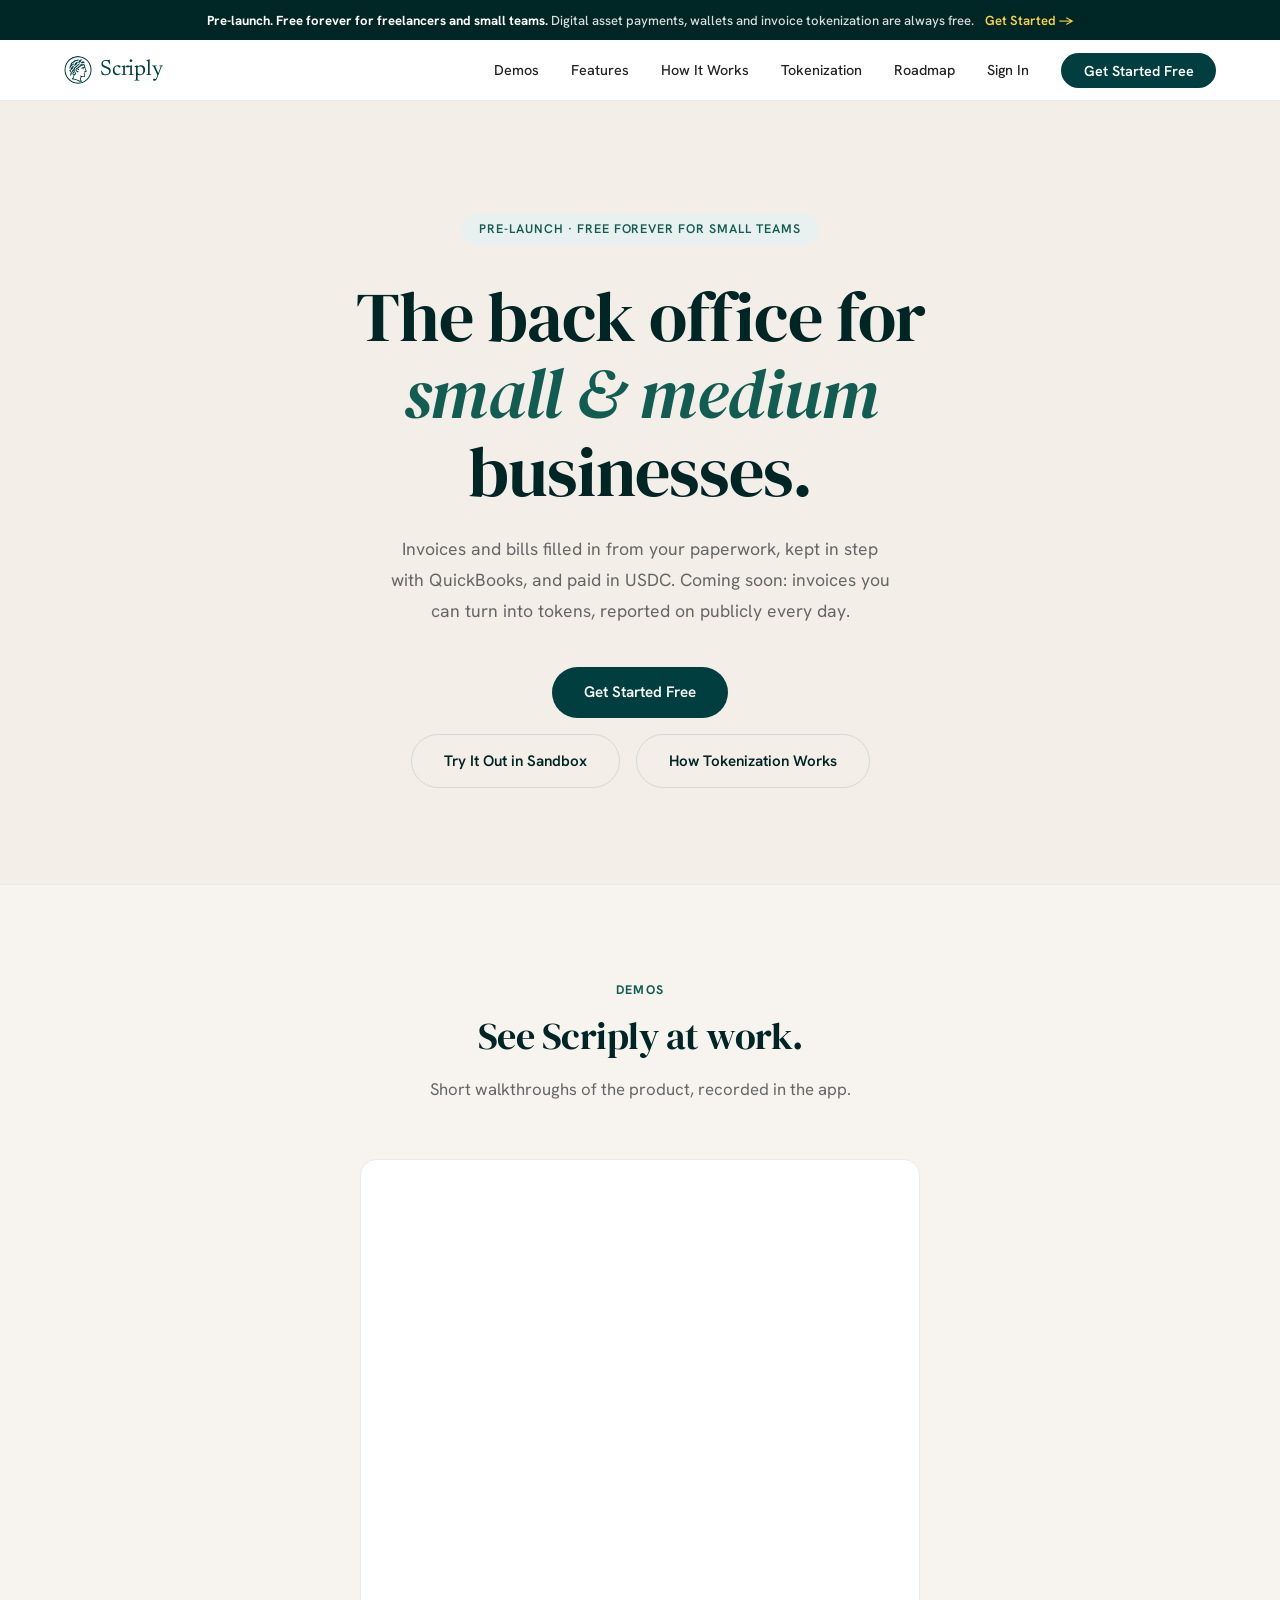
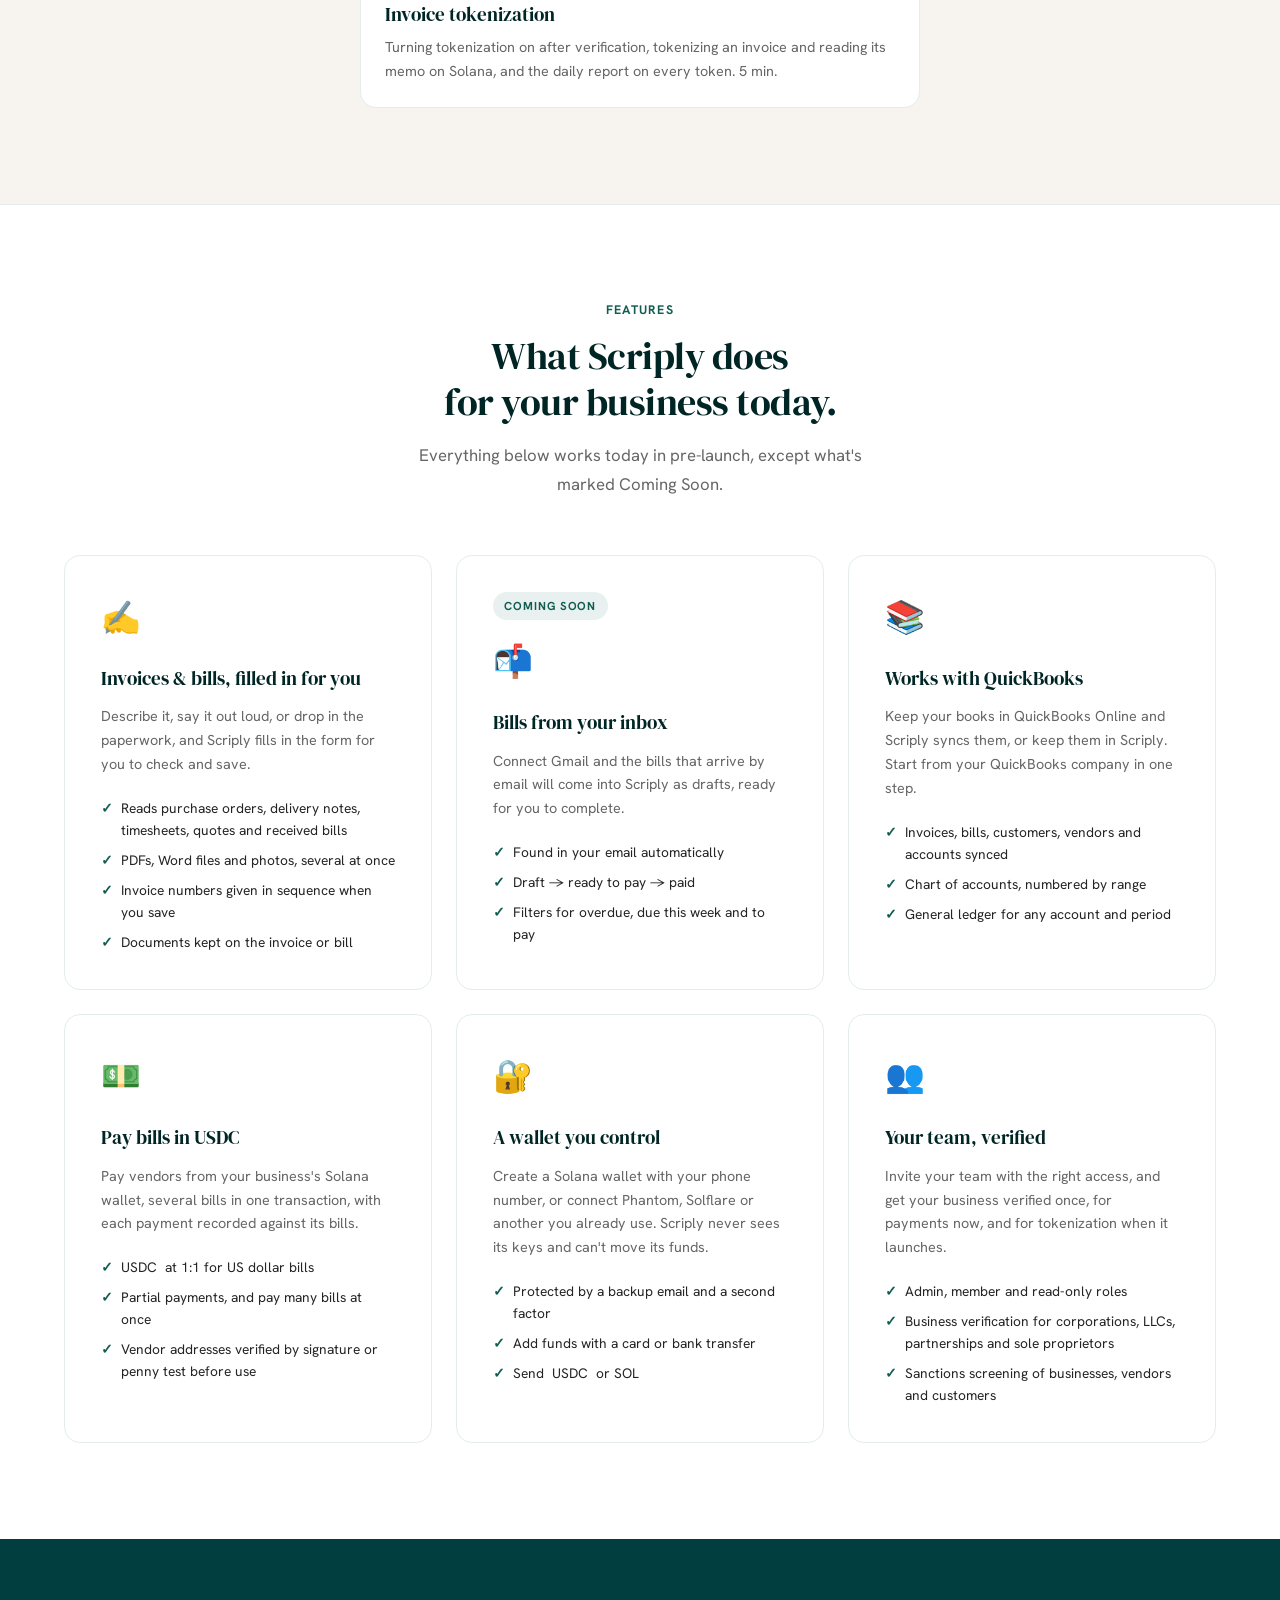
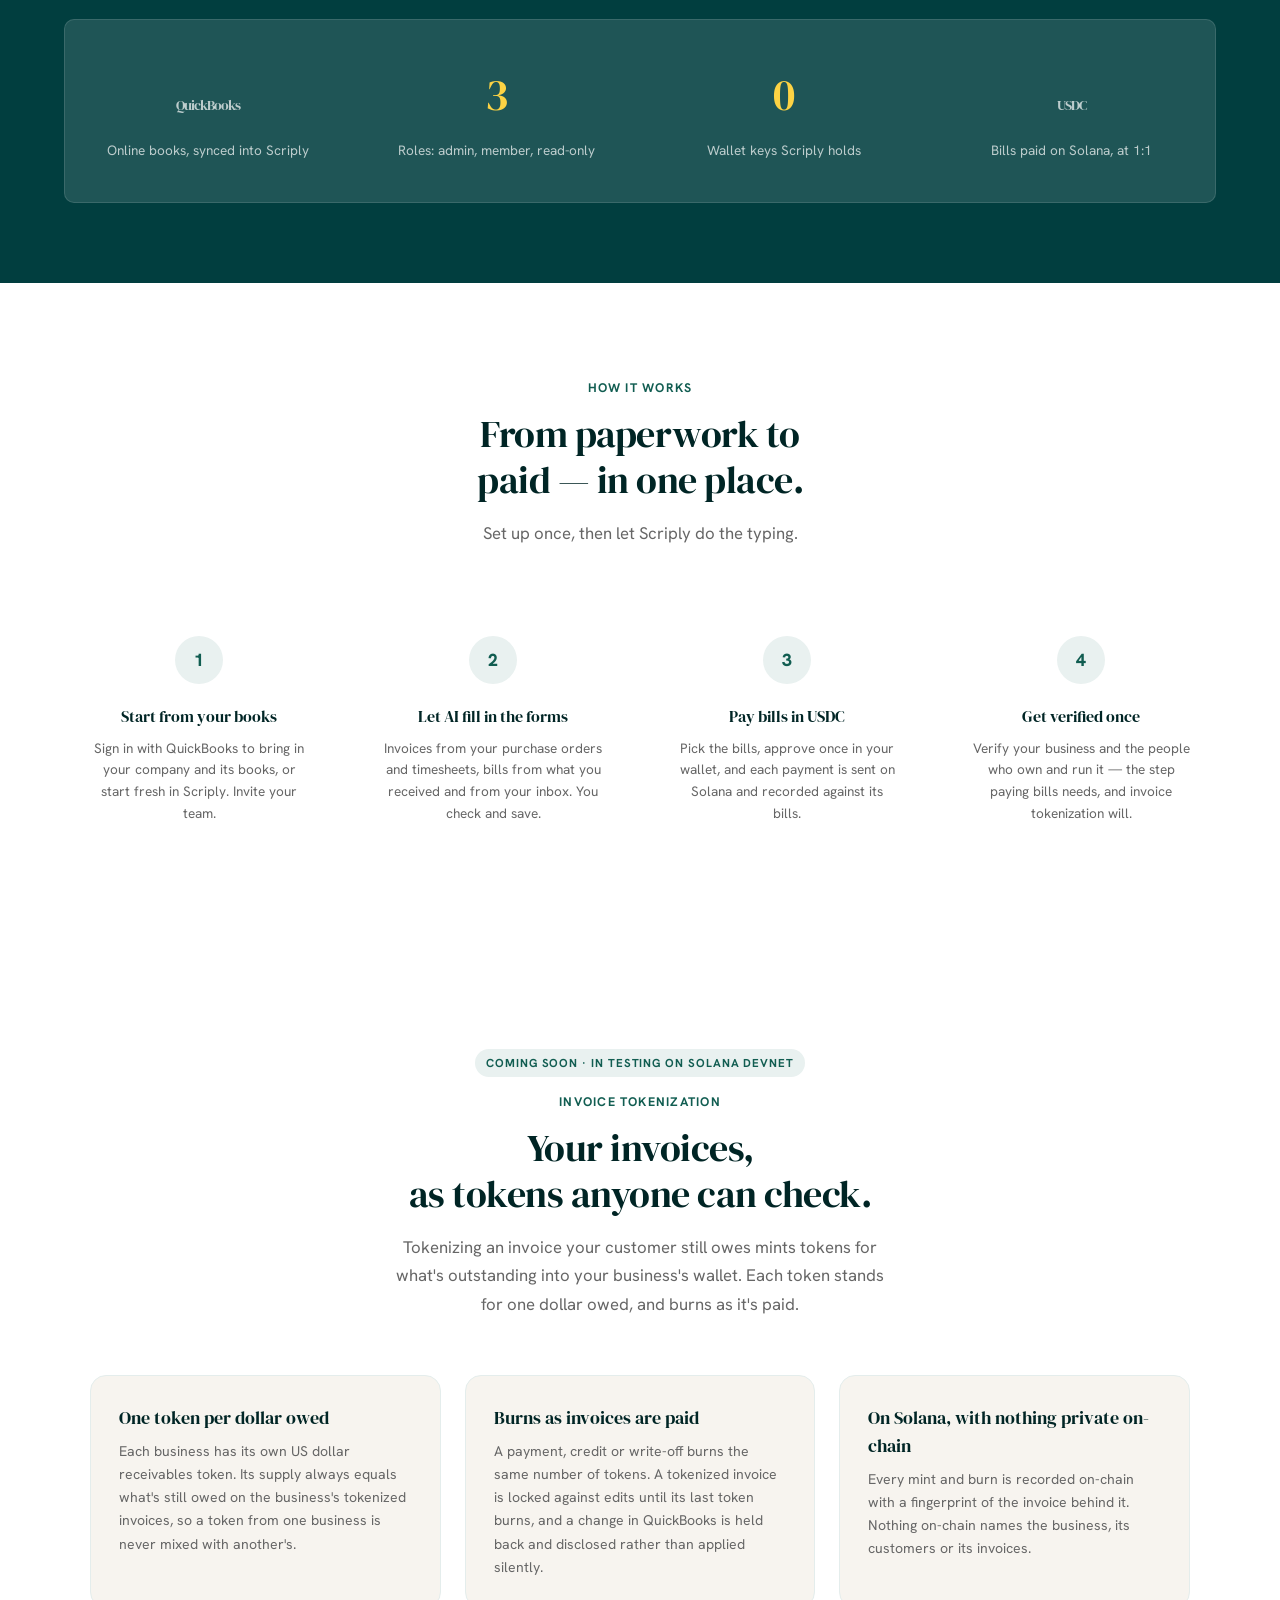
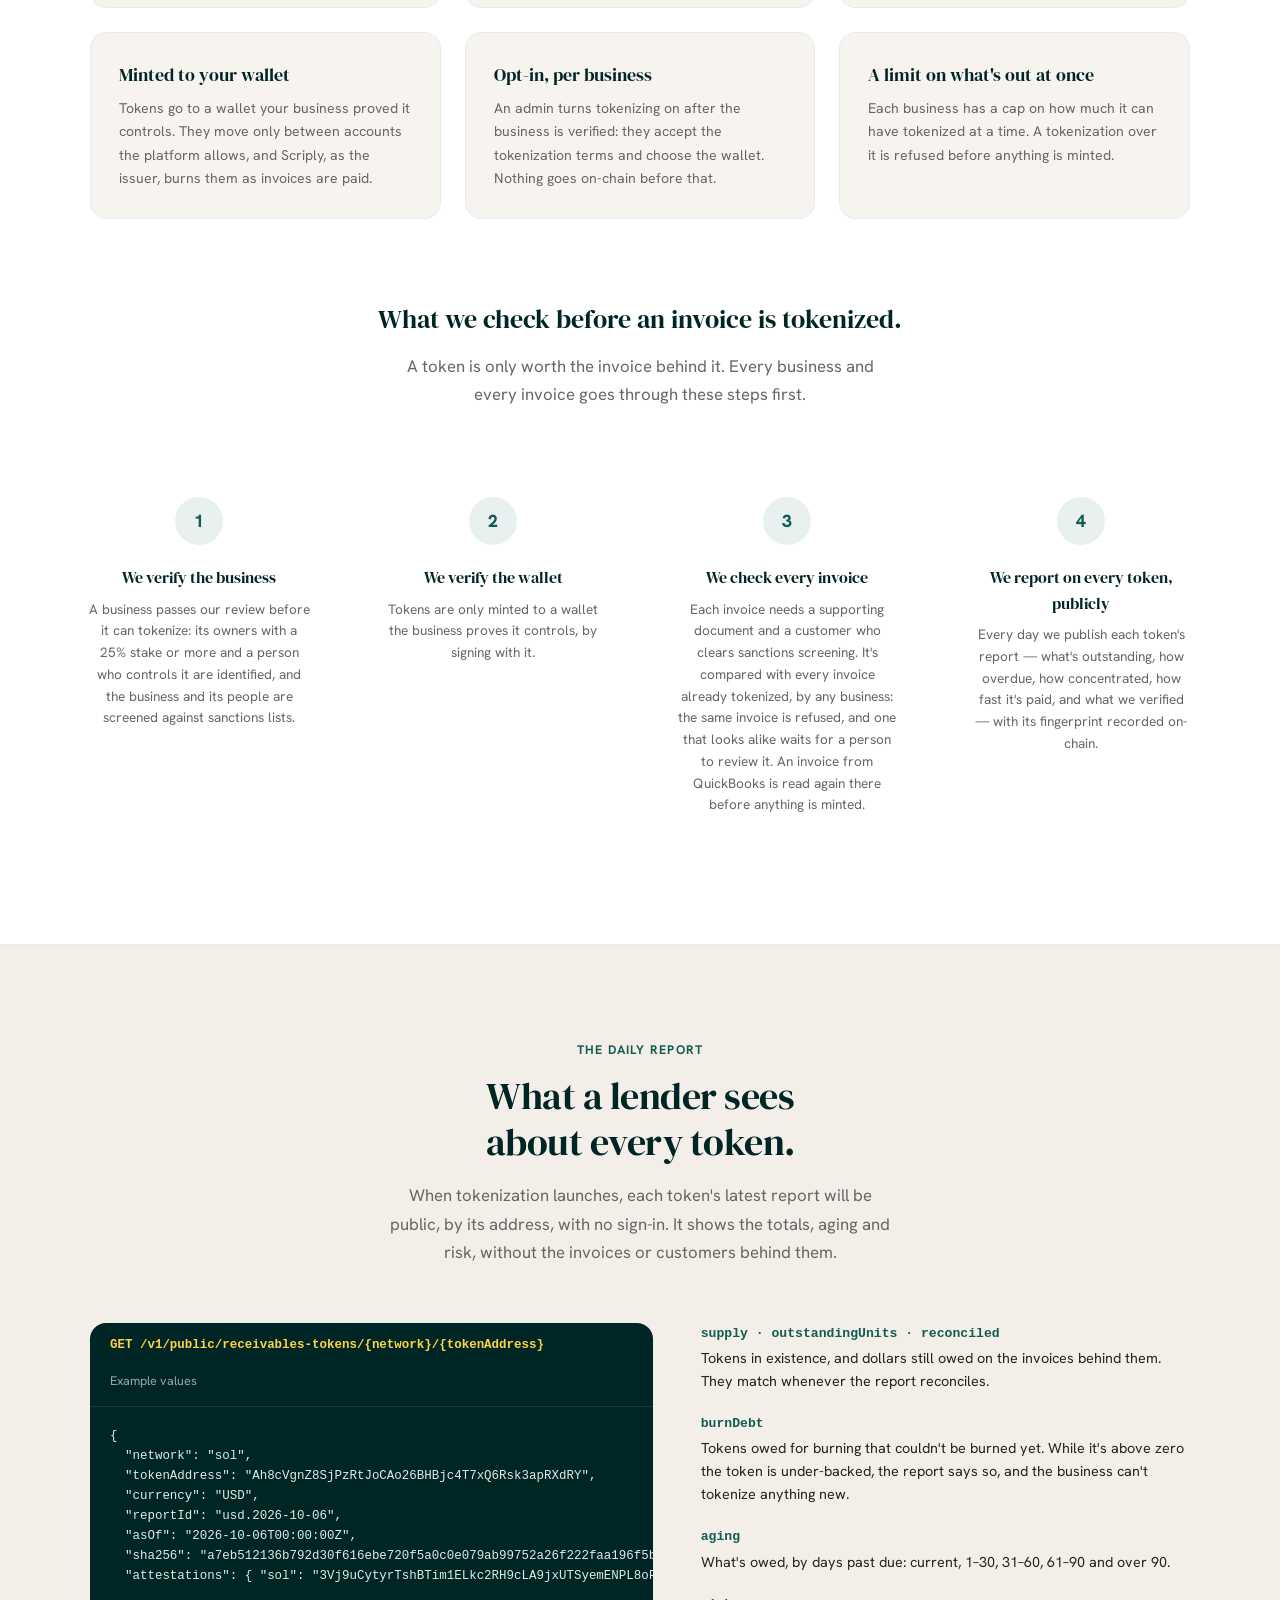
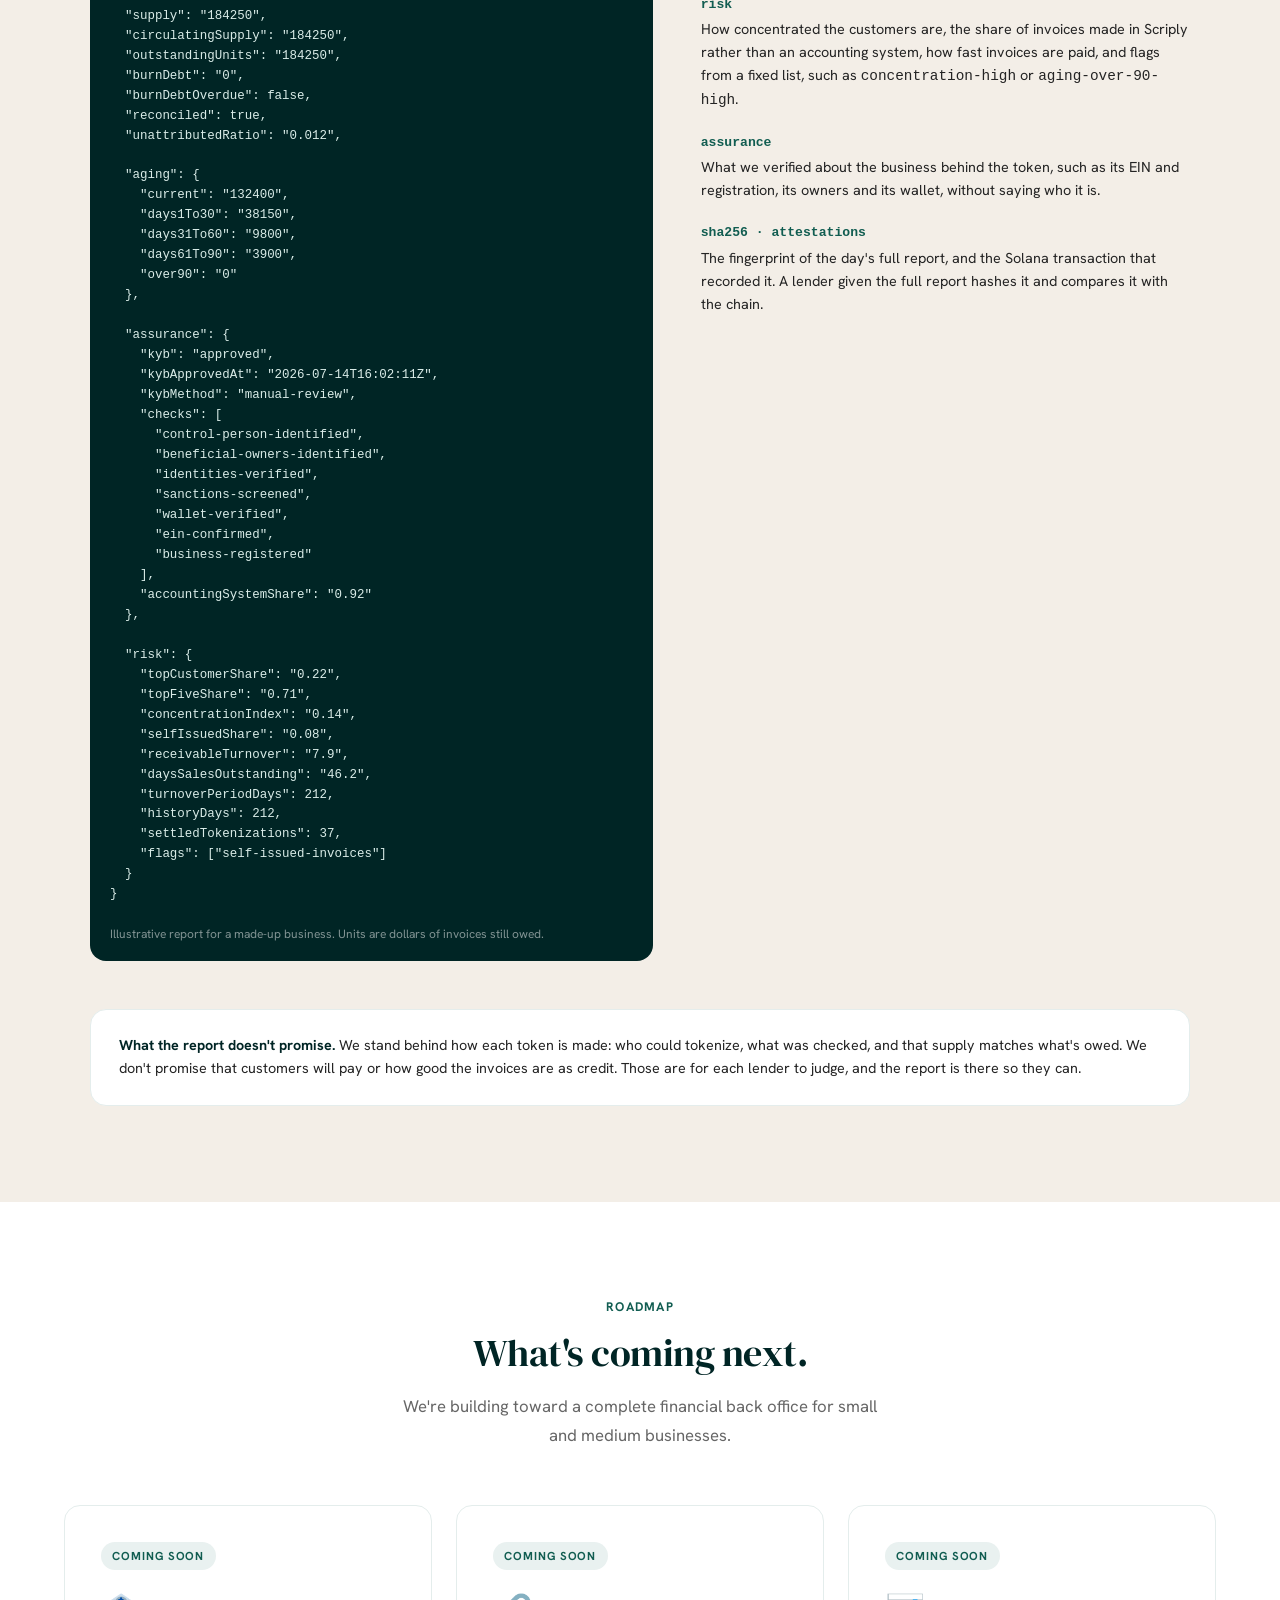
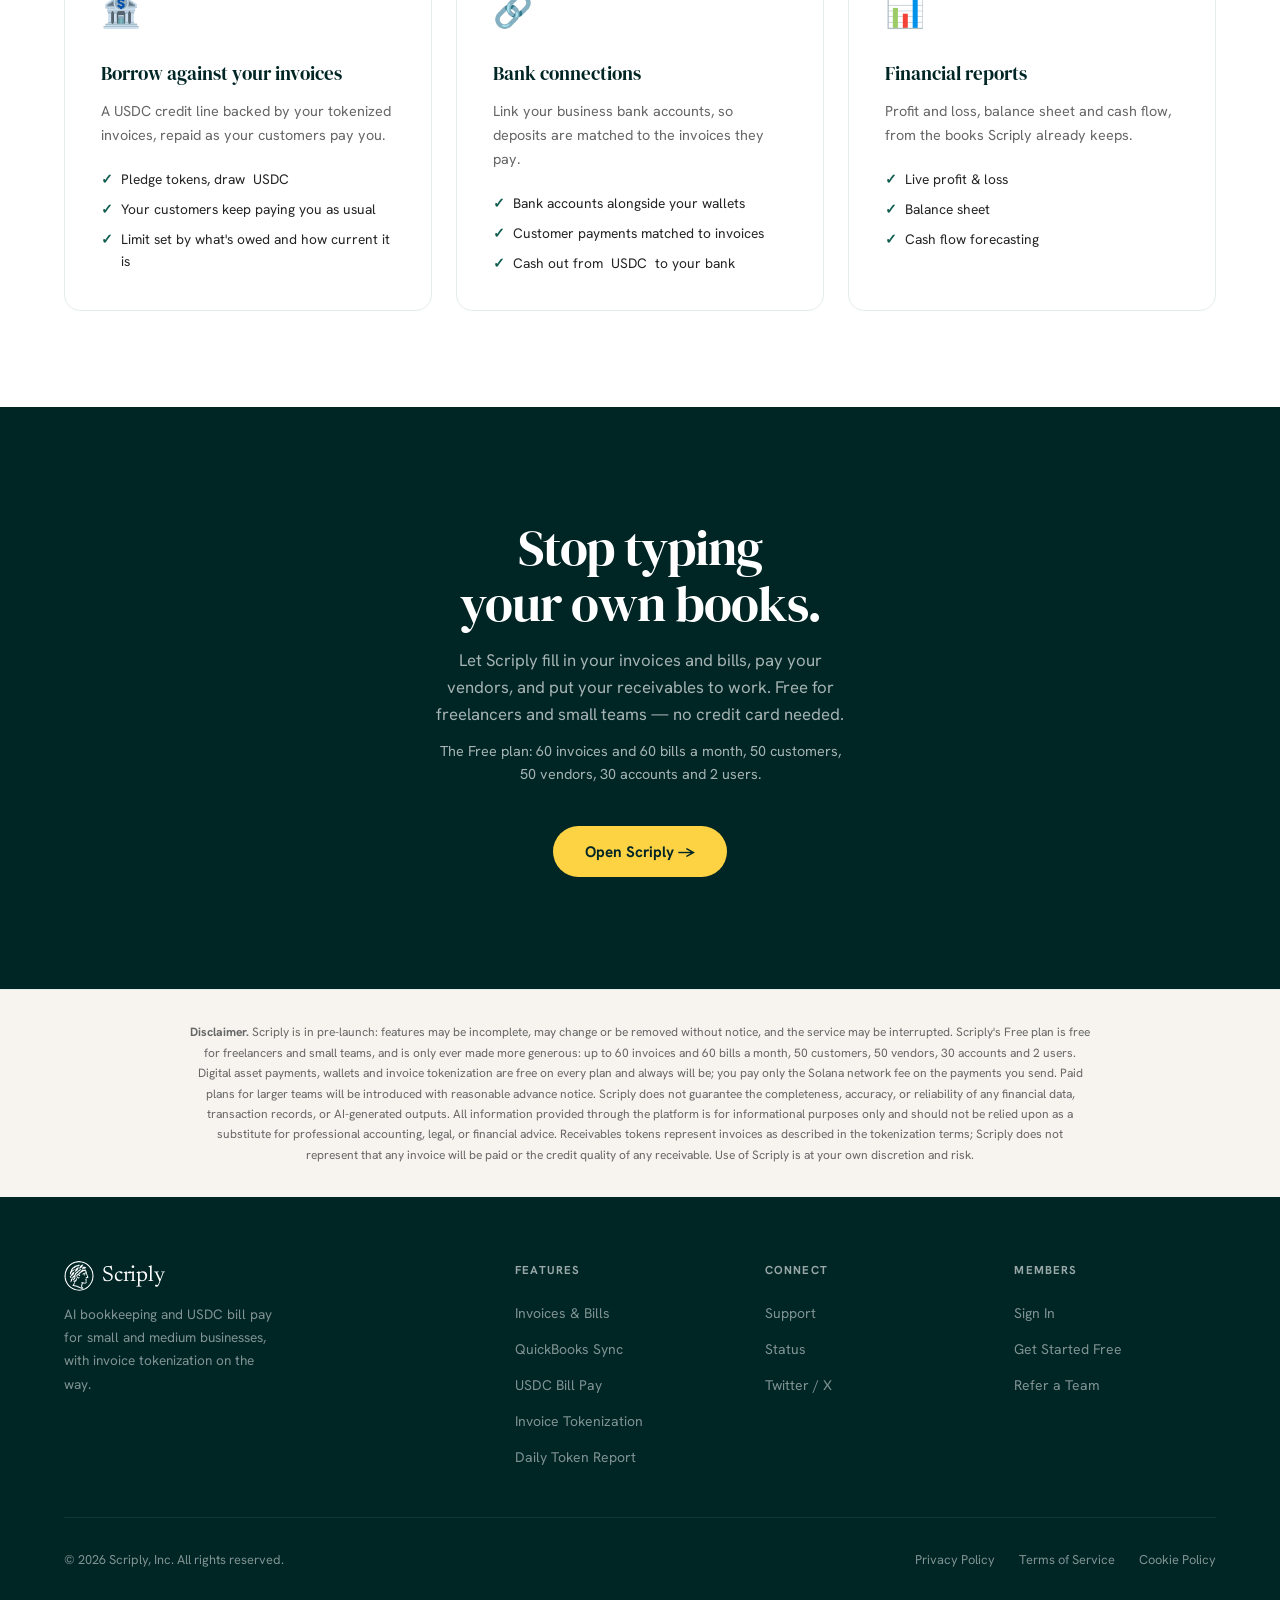
==== commit 5def24a0: "Move the page's styles into styles.css A second page is coming, and both need the same styles. Nothi" ====
--- a/index.html
+++ b/index.html
@@ -4,13 +4,13 @@
   <meta charset="UTF-8" />
   <meta name="viewport" content="width=device-width, initial-scale=1.0" />
   <title>Scriply — AI Accounting Meets Blockchain</title>
-  <meta name="description" content="The back office for small and medium businesses: invoices and bills filled in from your paperwork, and vendors paid in USDC from a wallet only you control. Now in pre-launch, free for freelancers and small teams.">
+  <meta name="description" content="The back office for small and medium businesses: invoices and bills filled in from your paperwork, kept in step with QuickBooks, and paid in USDC. Now in pre-launch, free for freelancers and small teams.">
   <meta name="theme-color" content="#013e3f">
   <meta property="og:type" content="website">
   <meta property="og:url" content="https://www.scriply.io/">
   <meta property="og:site_name" content="Scriply">
   <meta property="og:title" content="Scriply — The back office for small &amp; medium businesses">
-  <meta property="og:description" content="Invoices and bills filled in from your paperwork, and vendors paid in USDC from a wallet only you control. Now in pre-launch, free for freelancers and small teams.">
+  <meta property="og:description" content="Invoices and bills filled in from your paperwork, kept in step with QuickBooks, and paid in USDC. Now in pre-launch, free for freelancers and small teams.">
   <meta name="twitter:card" content="summary">
   <link rel="preconnect" href="https://fonts.googleapis.com">
   <link rel="preconnect" href="https://fonts.gstatic.com" crossorigin>
@@ -44,9 +44,10 @@
       <svg width="20" height="20" viewBox="0 0 20 20" aria-hidden="true"><path d="M3 5h14M3 10h14M3 15h14" stroke="currentColor" stroke-width="2" stroke-linecap="round"/></svg>
     </button>
     <ul id="nav-links">
+      <li><a href="#demos">Demos</a></li>
       <li><a href="#solutions">Features</a></li>
       <li><a href="#how">How It Works</a></li>
-      <li><a href="/crypto-subledger">Crypto Subledger</a></li>
+      <li><a href="#tokenization">Tokenization</a></li>
       <li><a href="#roadmap">Roadmap</a></li>
       <li><a href="https://app.scriply.io">Sign In</a></li>
       <li><a href="https://app.scriply.io" class="nav-cta">Get Started Free</a></li>
@@ -57,15 +58,33 @@
   <!-- HERO -->
   <section class="hero">
     <div class="hero-eyebrow">Pre-Launch · Free Forever for Small Teams</div>
-    <h1>Your books,<br /><em>filled in</em> for you.</h1>
-    <p>Drop in the paperwork and <span translate="no">Scriply</span> writes the invoice or bill. Pay vendors in minutes, for cents, from a wallet only you control.</p>
+    <h1>The back office for<br /><em>small &amp; medium</em> businesses.</h1>
+    <p>Invoices and bills filled in from your paperwork, kept in step with <span translate="no">QuickBooks</span>, and paid in <span translate="no">USDC</span>. Coming soon: invoices you can turn into tokens, reported on publicly every day.</p>
     <div class="hero-actions">
       <a href="https://app.scriply.io" class="btn-primary">Get Started Free</a>
       <div class="hero-actions-secondary">
         <a href="https://app.scriply.io/try" class="btn-secondary">Try It Out in Sandbox</a>
-      </div>
-    </div>
-    <div class="hero-fork">Books in <span translate="no">QuickBooks</span>? Bring your crypto into them.<a href="/crypto-subledger">Crypto subledger →</a></div>
+        <a href="#tokenization" class="btn-secondary">How Tokenization Works</a>
+      </div>
+    </div>
+  </section>
+
+  <!-- DEMOS -->
+  <section class="demos" id="demos">
+    <div class="section-header">
+      <span class="section-eyebrow">Demos</span>
+      <h2 class="section-title">See <span translate="no">Scriply</span> at work.</h2>
+      <p class="section-sub">Short walkthroughs of the product, recorded in the app.</p>
+    </div>
+    <div class="demos-grid">
+      <figure class="demo-card">
+        <iframe src="https://www.loom.com/embed/6c1cb89d6f544f93a5ef069754896e89" title="Invoice tokenization demo" loading="lazy" allowfullscreen></iframe>
+        <figcaption>
+          <h3>Invoice tokenization</h3>
+          <p>Turning tokenization on after verification, tokenizing an invoice and reading its memo on <span translate="no">Solana</span>, and the daily report on every token. 5 min.</p>
+        </figcaption>
+      </figure>
+    </div>
   </section>
 
   <!-- SOLUTIONS -->
@@ -100,10 +119,10 @@
       </div>
       <div class="solution-card">
         <span class="solution-icon" aria-hidden="true">📚</span>
-        <h3>Books kept for you</h3>
-        <p>Every invoice and bill lands in your books as you save it, so they're ready when you or your accountant look.</p>
-        <ul class="solution-features">
-          <li><span class="check-icon" aria-hidden="true">✓</span> Customers, vendors and accounts in one place</li>
+        <h3>Works with <span translate="no">QuickBooks</span></h3>
+        <p>Keep your books in <span translate="no">QuickBooks Online</span> and <span translate="no">Scriply</span> syncs them, or keep them in <span translate="no">Scriply</span>. Start from your <span translate="no">QuickBooks</span> company in one step.</p>
+        <ul class="solution-features">
+          <li><span class="check-icon" aria-hidden="true">✓</span> Invoices, bills, customers, vendors and accounts synced</li>
           <li><span class="check-icon" aria-hidden="true">✓</span> Chart of accounts, numbered by range</li>
           <li><span class="check-icon" aria-hidden="true">✓</span> General ledger for any account and period</li>
         </ul>
@@ -146,7 +165,7 @@
   <!-- STATS -->
   <div class="stats">
     <div class="stats-grid">
-      <div class="stat-item"><strong>60</strong><span>Invoices and 60 bills a month, free</span></div>
+      <div class="stat-item"><strong><span translate="no">QuickBooks</span></strong><span>Online books, synced into <span translate="no">Scriply</span></span></div>
       <div class="stat-item"><strong>3</strong><span>Roles: admin, member, read-only</span></div>
       <div class="stat-item"><strong>0</strong><span>Wallet keys <span translate="no">Scriply</span> holds</span></div>
       <div class="stat-item"><strong><span translate="no">USDC</span></strong><span>Bills paid on <span translate="no">Solana</span>, at 1:1</span></div>
@@ -163,8 +182,8 @@
     <div class="flow-steps">
       <div class="flow-step">
         <div class="step-number">1</div>
-        <h3>Start in a minute</h3>
-        <p>Sign up and your books are set up for you, with a chart of accounts ready to use. Invite your team.</p>
+        <h3>Start from your books</h3>
+        <p>Sign in with <span translate="no">QuickBooks</span> to bring in your company and its books, or start fresh in <span translate="no">Scriply</span>. Invite your team.</p>
       </div>
       <div class="flow-step">
         <div class="step-number">2</div>
@@ -184,14 +203,165 @@
     </div>
   </section>
 
-  <!-- TOKENIZATION, IN SHORT -->
-  <section class="token-band" aria-labelledby="token-band-title">
-    <div class="token-band-inner">
-      <div>
-        <h2 id="token-band-title">Turn invoices into tokens.</h2>
-        <p>Tokens for what your customers still owe, minted to your wallet and burned as they pay, with a public report on every token.</p>
-      </div>
-      <a href="/crypto-subledger#tokenization" class="btn-white">How tokenization works →</a>
+  <!-- TOKENIZATION -->
+  <section class="solutions" id="tokenization">
+    <div class="section-header">
+      <span class="coming-soon-badge">Coming Soon · In testing on <span translate="no">Solana</span> devnet</span>
+      <span class="section-eyebrow">Invoice Tokenization</span>
+      <h2 class="section-title">Your invoices,<br />as tokens anyone can check.</h2>
+      <p class="section-sub">Tokenizing an invoice your customer still owes mints tokens for what's outstanding into your business's wallet. Each token stands for one dollar owed, and burns as it's paid.</p>
+    </div>
+    <div class="token-facts">
+      <div class="token-fact">
+        <h3>One token per dollar owed</h3>
+        <p>Each business has its own US dollar receivables token. Its supply always equals what's still owed on the business's tokenized invoices, so a token from one business is never mixed with another's.</p>
+      </div>
+      <div class="token-fact">
+        <h3>Burns as invoices are paid</h3>
+        <p>A payment, credit or write-off burns the same number of tokens. A tokenized invoice is locked against edits until its last token burns, and a change in <span translate="no">QuickBooks</span> is held back and disclosed rather than applied silently.</p>
+      </div>
+      <div class="token-fact">
+        <h3>On <span translate="no">Solana</span>, with nothing private on-chain</h3>
+        <p>Every mint and burn is recorded on-chain with a fingerprint of the invoice behind it. Nothing on-chain names the business, its customers or its invoices.</p>
+      </div>
+      <div class="token-fact">
+        <h3>Minted to your wallet</h3>
+        <p>Tokens go to a wallet your business proved it controls. They move only between accounts the platform allows, and <span translate="no">Scriply</span>, as the issuer, burns them as invoices are paid.</p>
+      </div>
+      <div class="token-fact">
+        <h3>Opt-in, per business</h3>
+        <p>An admin turns tokenizing on after the business is verified: they accept the tokenization terms and choose the wallet. Nothing goes on-chain before that.</p>
+      </div>
+      <div class="token-fact">
+        <h3>A limit on what's out at once</h3>
+        <p>Each business has a cap on how much it can have tokenized at a time. A tokenization over it is refused before anything is minted.</p>
+      </div>
+    </div>
+
+    <h3 class="subsection-title">What we check before an invoice is tokenized.</h3>
+    <p class="section-sub" style="text-align:center">A token is only worth the invoice behind it. Every business and every invoice goes through these steps first.</p>
+    <div class="flow-steps">
+      <div class="flow-step">
+        <div class="step-number">1</div>
+        <h4>We verify the business</h4>
+        <p>A business passes our review before it can tokenize: its owners with a 25% stake or more and a person who controls it are identified, and the business and its people are screened against sanctions lists.</p>
+      </div>
+      <div class="flow-step">
+        <div class="step-number">2</div>
+        <h4>We verify the wallet</h4>
+        <p>Tokens are only minted to a wallet the business proves it controls, by signing with it.</p>
+      </div>
+      <div class="flow-step">
+        <div class="step-number">3</div>
+        <h4>We check every invoice</h4>
+        <p>Each invoice needs a supporting document and a customer who clears sanctions screening. It's compared with every invoice already tokenized, by any business: the same invoice is refused, and one that looks alike waits for a person to review it. An invoice from <span translate="no">QuickBooks</span> is read again there before anything is minted.</p>
+      </div>
+      <div class="flow-step">
+        <div class="step-number">4</div>
+        <h4>We report on every token, publicly</h4>
+        <p>Every day we publish each token's report — what's outstanding, how overdue, how concentrated, how fast it's paid, and what we verified — with its fingerprint recorded on-chain.</p>
+      </div>
+    </div>
+  </section>
+
+  <!-- COLLATERAL REPORT -->
+  <section class="report" id="report">
+    <div class="section-header">
+      <span class="section-eyebrow">The Daily Report</span>
+      <h2 class="section-title">What a lender sees<br />about every token.</h2>
+      <p class="section-sub">When tokenization launches, each token's latest report will be public, by its address, with no sign-in. It shows the totals, aging and risk, without the invoices or customers behind them.</p>
+    </div>
+    <div class="report-layout">
+      <div class="payload">
+        <div class="payload-head">
+          <code>GET /v1/public/receivables-tokens/{network}/{tokenAddress}</code>
+          <span>Example values</span>
+        </div>
+<pre>{
+  "network": "sol",
+  "tokenAddress": "Ah8cVgnZ8SjPzRtJoCAo26BHBjc4T7xQ6Rsk3apRXdRY",
+  "currency": "USD",
+  "reportId": "usd.2026-10-06",
+  "asOf": "2026-10-06T00:00:00Z",
+  "sha256": "a7eb512136b792d30f616ebe720f5a0c0e079ab99752a26f222faa196f5bd85f",
+  "attestations": { "sol": "3Vj9uCytyrTshBTim1ELkc2RH9cLA9jxUTSyemENPL8oFgfcbBFFL39gsrdLy3z1g4zQaF8tYR1YzZqv8CqiaNhZ" },
+
+  "supply": "184250",
+  "circulatingSupply": "184250",
+  "outstandingUnits": "184250",
+  "burnDebt": "0",
+  "burnDebtOverdue": false,
+  "reconciled": true,
+  "unattributedRatio": "0.012",
+
+  "aging": {
+    "current": "132400",
+    "days1To30": "38150",
+    "days31To60": "9800",
+    "days61To90": "3900",
+    "over90": "0"
+  },
+
+  "assurance": {
+    "kyb": "approved",
+    "kybApprovedAt": "2026-07-14T16:02:11Z",
+    "kybMethod": "manual-review",
+    "checks": [
+      "control-person-identified",
+      "beneficial-owners-identified",
+      "identities-verified",
+      "sanctions-screened",
+      "wallet-verified",
+      "ein-confirmed",
+      "business-registered"
+    ],
+    "accountingSystemShare": "0.92"
+  },
+
+  "risk": {
+    "topCustomerShare": "0.22",
+    "topFiveShare": "0.71",
+    "concentrationIndex": "0.14",
+    "selfIssuedShare": "0.08",
+    "receivableTurnover": "7.9",
+    "daysSalesOutstanding": "46.2",
+    "turnoverPeriodDays": 212,
+    "historyDays": 212,
+    "settledTokenizations": 37,
+    "flags": ["self-issued-invoices"]
+  }
+}</pre>
+        <p class="payload-note">Illustrative report for a made-up business. Units are dollars of invoices still owed.</p>
+      </div>
+      <dl class="fields">
+        <div>
+          <dt>supply · outstandingUnits · reconciled</dt>
+          <dd>Tokens in existence, and dollars still owed on the invoices behind them. They match whenever the report reconciles.</dd>
+        </div>
+        <div>
+          <dt>burnDebt</dt>
+          <dd>Tokens owed for burning that couldn't be burned yet. While it's above zero the token is under-backed, the report says so, and the business can't tokenize anything new.</dd>
+        </div>
+        <div>
+          <dt>aging</dt>
+          <dd>What's owed, by days past due: current, 1–30, 31–60, 61–90 and over 90.</dd>
+        </div>
+        <div>
+          <dt>risk</dt>
+          <dd>How concentrated the customers are, the share of invoices made in <span translate="no">Scriply</span> rather than an accounting system, how fast invoices are paid, and flags from a fixed list, such as <code>concentration-high</code> or <code>aging-over-90-high</code>.</dd>
+        </div>
+        <div>
+          <dt>assurance</dt>
+          <dd>What we verified about the business behind the token, such as its EIN and registration, its owners and its wallet, without saying who it is.</dd>
+        </div>
+        <div>
+          <dt>sha256 · attestations</dt>
+          <dd>The fingerprint of the day's full report, and the <span translate="no">Solana</span> transaction that recorded it. A lender given the full report hashes it and compares it with the chain.</dd>
+        </div>
+      </dl>
+    </div>
+    <div class="not-promised">
+      <strong>What the report doesn't promise.</strong> We stand behind how each token is made: who could tokenize, what was checked, and that supply matches what's owed. We don't promise that customers will pay or how good the invoices are as credit. Those are for each lender to judge, and the report is there so they can.
     </div>
   </section>
 
@@ -262,16 +432,16 @@
     <div class="footer-grid">
       <div class="footer-brand">
         <span class="brand-lockup footer-logo" translate="no"><svg width="30" height="30" aria-hidden="true"><use href="#coin"/></svg><span translate="no">Scriply</span></span>
-        <p>AI bookkeeping and <span translate="no">USDC</span> bill pay for small and medium businesses, and a crypto subledger for books kept elsewhere.</p>
+        <p>AI bookkeeping and <span translate="no">USDC</span> bill pay for small and medium businesses, with invoice tokenization on the way.</p>
       </div>
       <div class="footer-col">
         <h2>Features</h2>
         <ul>
-          <li><a href="/#solutions">Invoices &amp; Bills</a></li>
-          <li><a href="/#solutions"><span translate="no">USDC</span> Bill Pay</a></li>
-          <li><a href="/crypto-subledger">Crypto Subledger</a></li>
-          <li><a href="/crypto-subledger#tokenization">Invoice Tokenization</a></li>
-          <li><a href="/crypto-subledger#report">Daily Token Report</a></li>
+          <li><a href="#solutions">Invoices &amp; Bills</a></li>
+          <li><a href="#solutions"><span translate="no">QuickBooks</span> Sync</a></li>
+          <li><a href="#solutions"><span translate="no">USDC</span> Bill Pay</a></li>
+          <li><a href="#tokenization">Invoice Tokenization</a></li>
+          <li><a href="#report">Daily Token Report</a></li>
         </ul>
       </div>
       <div class="footer-col">
@@ -302,14 +472,6 @@
   </footer>
 
   <script>
-    // Tokenization and the daily report moved to their own page; links made
-    // before the move still land on them.
-    (function () {
-      if (location.hash === '#tokenization' || location.hash === '#report') {
-        location.replace('/crypto-subledger' + location.hash);
-      }
-    })();
-
     // The phone menu: opens and closes the links, and closes once one is chosen.
     (function () {
       var nav = document.querySelector('nav');
--- a/styles.css
+++ b/styles.css
@@ -783,121 +783,6 @@
   line-height: 1.65;
 }
 .not-promised strong { color: var(--text); }
-
-/* ── THE TWO PAGES ── */
-/* Under the home hero: the way across for a business whose books are elsewhere */
-.hero-fork {
-  margin-top: 2.25rem;
-  display: inline-flex;
-  align-items: center;
-  justify-content: center;
-  flex-wrap: wrap;
-  gap: 0.75rem;
-  background: var(--white);
-  border: 1px solid var(--border-light);
-  border-radius: 999px;
-  padding: 0.5rem 0.5rem 0.5rem 1.25rem;
-  font-size: 0.92rem;
-  color: var(--text);
-}
-.hero-fork a {
-  background: var(--honey);
-  color: var(--brand-dark);
-  font-weight: 700;
-  border-radius: 999px;
-  padding: 0.35rem 1rem;
-  text-decoration: none;
-}
-.hero-fork a:hover { opacity: 0.9; }
-
-/* The accounting systems the subledger works with */
-.works-with {
-  margin-top: 2rem;
-  display: flex;
-  flex-wrap: wrap;
-  gap: 0.6rem;
-  justify-content: center;
-  align-items: center;
-  font-size: 0.85rem;
-  color: var(--muted);
-}
-.works-with .system {
-  border: 1px solid var(--border);
-  background: var(--white);
-  border-radius: 8px;
-  padding: 0.3rem 0.8rem;
-  font-weight: 600;
-  color: var(--text);
-}
-.works-with .system.soon { border-style: dashed; color: var(--muted); font-weight: 500; }
-
-/* The subledger hero's example: one wallet transaction, classified and recorded */
-.ledger {
-  margin: 2.5rem auto 0;
-  max-width: 640px;
-  text-align: left;
-  background: var(--white);
-  border: 1px solid var(--border-light);
-  border-radius: var(--radius-lg);
-  box-shadow: 0 10px 30px rgba(1,62,63,0.08);
-  overflow: hidden;
-}
-.ledger-row {
-  display: grid;
-  grid-template-columns: 6rem minmax(0, 1fr);
-  gap: 1rem;
-  padding: 0.9rem 1.25rem;
-  border-top: 1px solid var(--border-light);
-  font-size: 0.9rem;
-}
-.ledger-row:first-child { border-top: 0; }
-.ledger-step {
-  font-size: 0.72rem;
-  font-weight: 700;
-  letter-spacing: 0.08em;
-  text-transform: uppercase;
-  color: var(--brand-mid);
-  padding-top: 0.15rem;
-}
-.ledger-meta { font-family: ui-monospace, SFMono-Regular, Menlo, Consolas, monospace; font-size: 0.78rem; color: var(--muted); }
-.ledger-balances {
-  display: grid;
-  grid-template-columns: minmax(0, 1fr) auto auto;
-  gap: 0.15rem 1.25rem;
-  margin-top: 0.35rem;
-  font-family: ui-monospace, SFMono-Regular, Menlo, Consolas, monospace;
-  font-size: 0.8rem;
-  font-variant-numeric: tabular-nums;
-}
-.ledger-balances .head { color: var(--muted); font-size: 0.72rem; }
-.ledger-balances .num { text-align: right; }
-.ledger-example {
-  display: block;
-  padding: 0.45rem 1.25rem;
-  background: var(--brand-light);
-  color: var(--brand-mid);
-  font-size: 0.72rem;
-  font-weight: 600;
-  letter-spacing: 0.06em;
-  text-transform: uppercase;
-}
-
-/* On the home page: tokenization in two lines, linking to where it's explained */
-.token-band {
-  background: var(--brand);
-  padding: 3rem 5%;
-}
-.token-band-inner {
-  max-width: 1100px;
-  margin: 0 auto;
-  display: flex;
-  align-items: center;
-  justify-content: space-between;
-  flex-wrap: wrap;
-  gap: 1.5rem;
-}
-.token-band h2 { font-family: var(--serif); font-weight: 400; font-size: 1.6rem; color: #fff; margin-bottom: 0.25rem; }
-.token-band p { color: rgba(255,255,255,0.7); font-size: 0.95rem; max-width: 560px; }
 
 /* ── RESPONSIVE ── */
 @media (max-width: 1024px) {
@@ -933,8 +818,6 @@
 @media (max-width: 600px) {
   .flow-steps { grid-template-columns: 1fr; }
   .footer-grid { grid-template-columns: 1fr 1fr; }
-  .ledger-row { grid-template-columns: minmax(0, 1fr); gap: 0.15rem; }
-  .hero-fork { border-radius: var(--radius); padding: 0.75rem 1rem; }
 }
 
 @media (prefers-reduced-motion: reduce) {
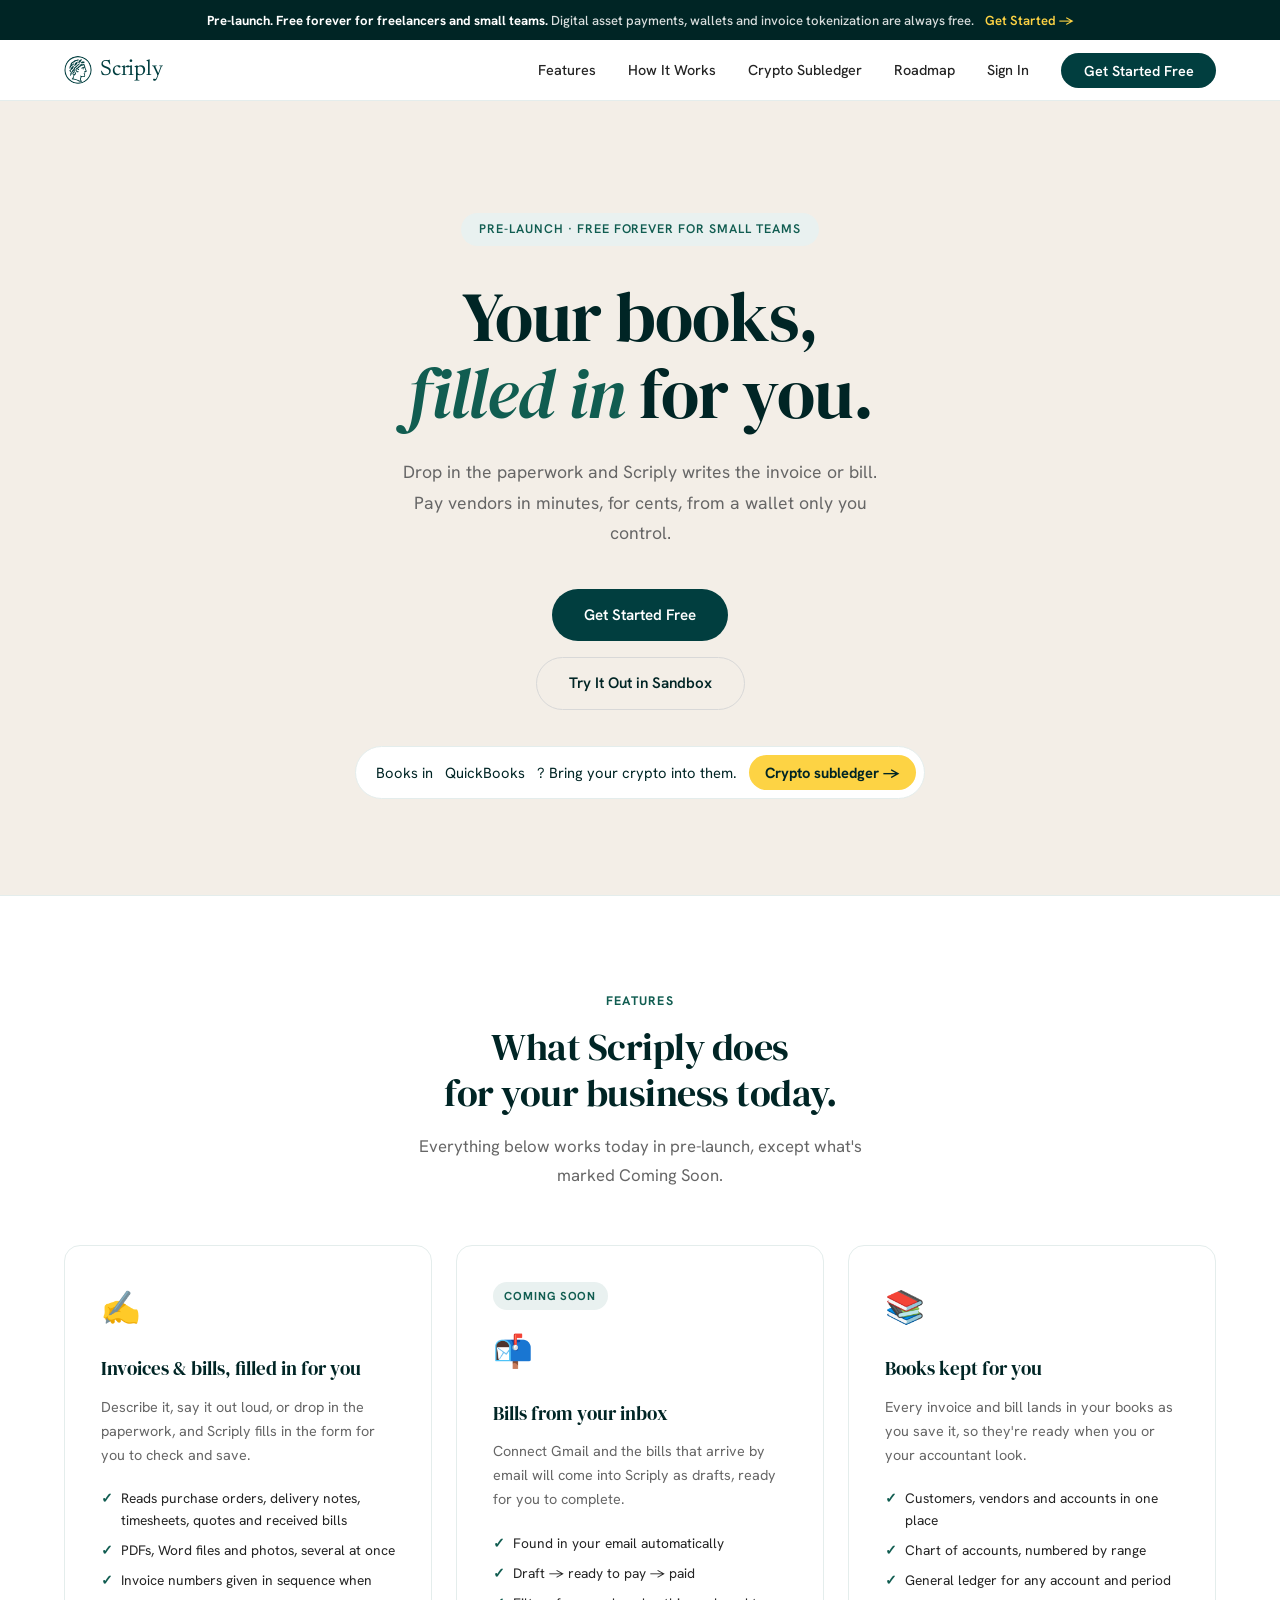
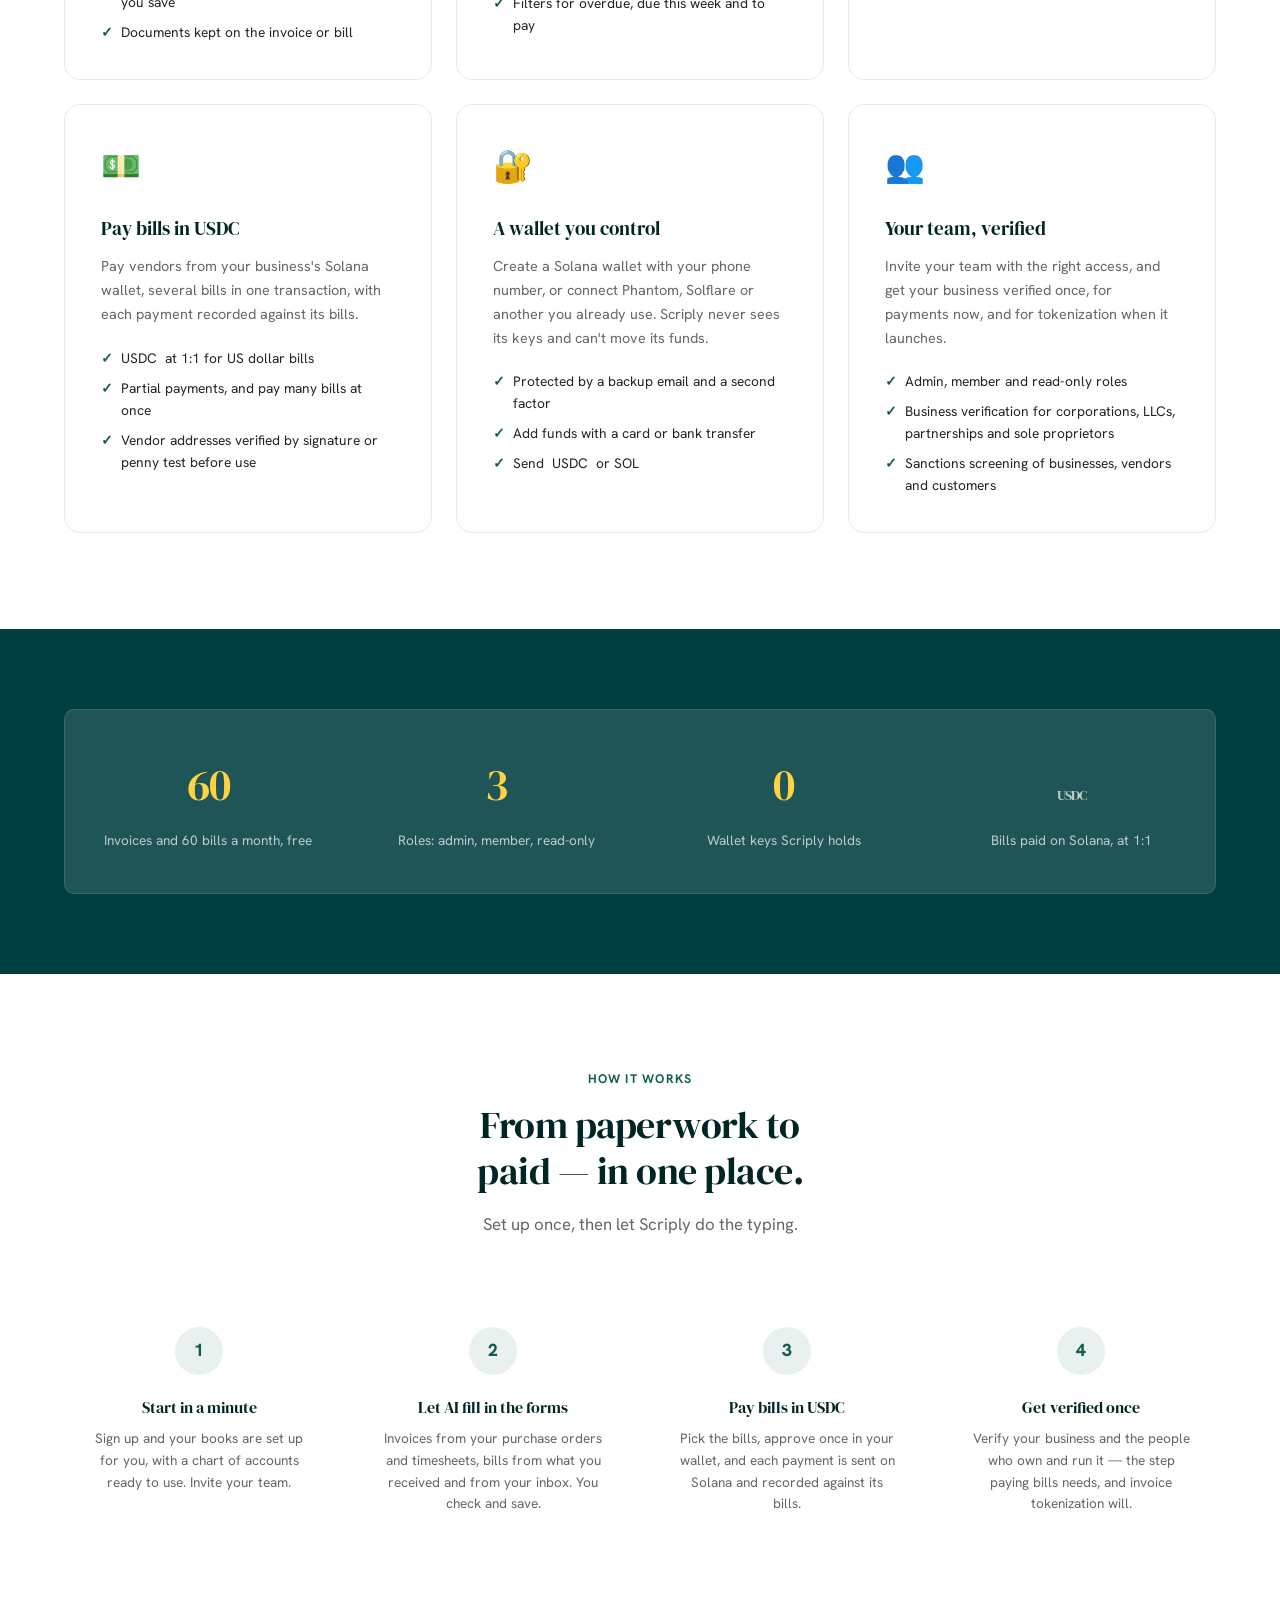
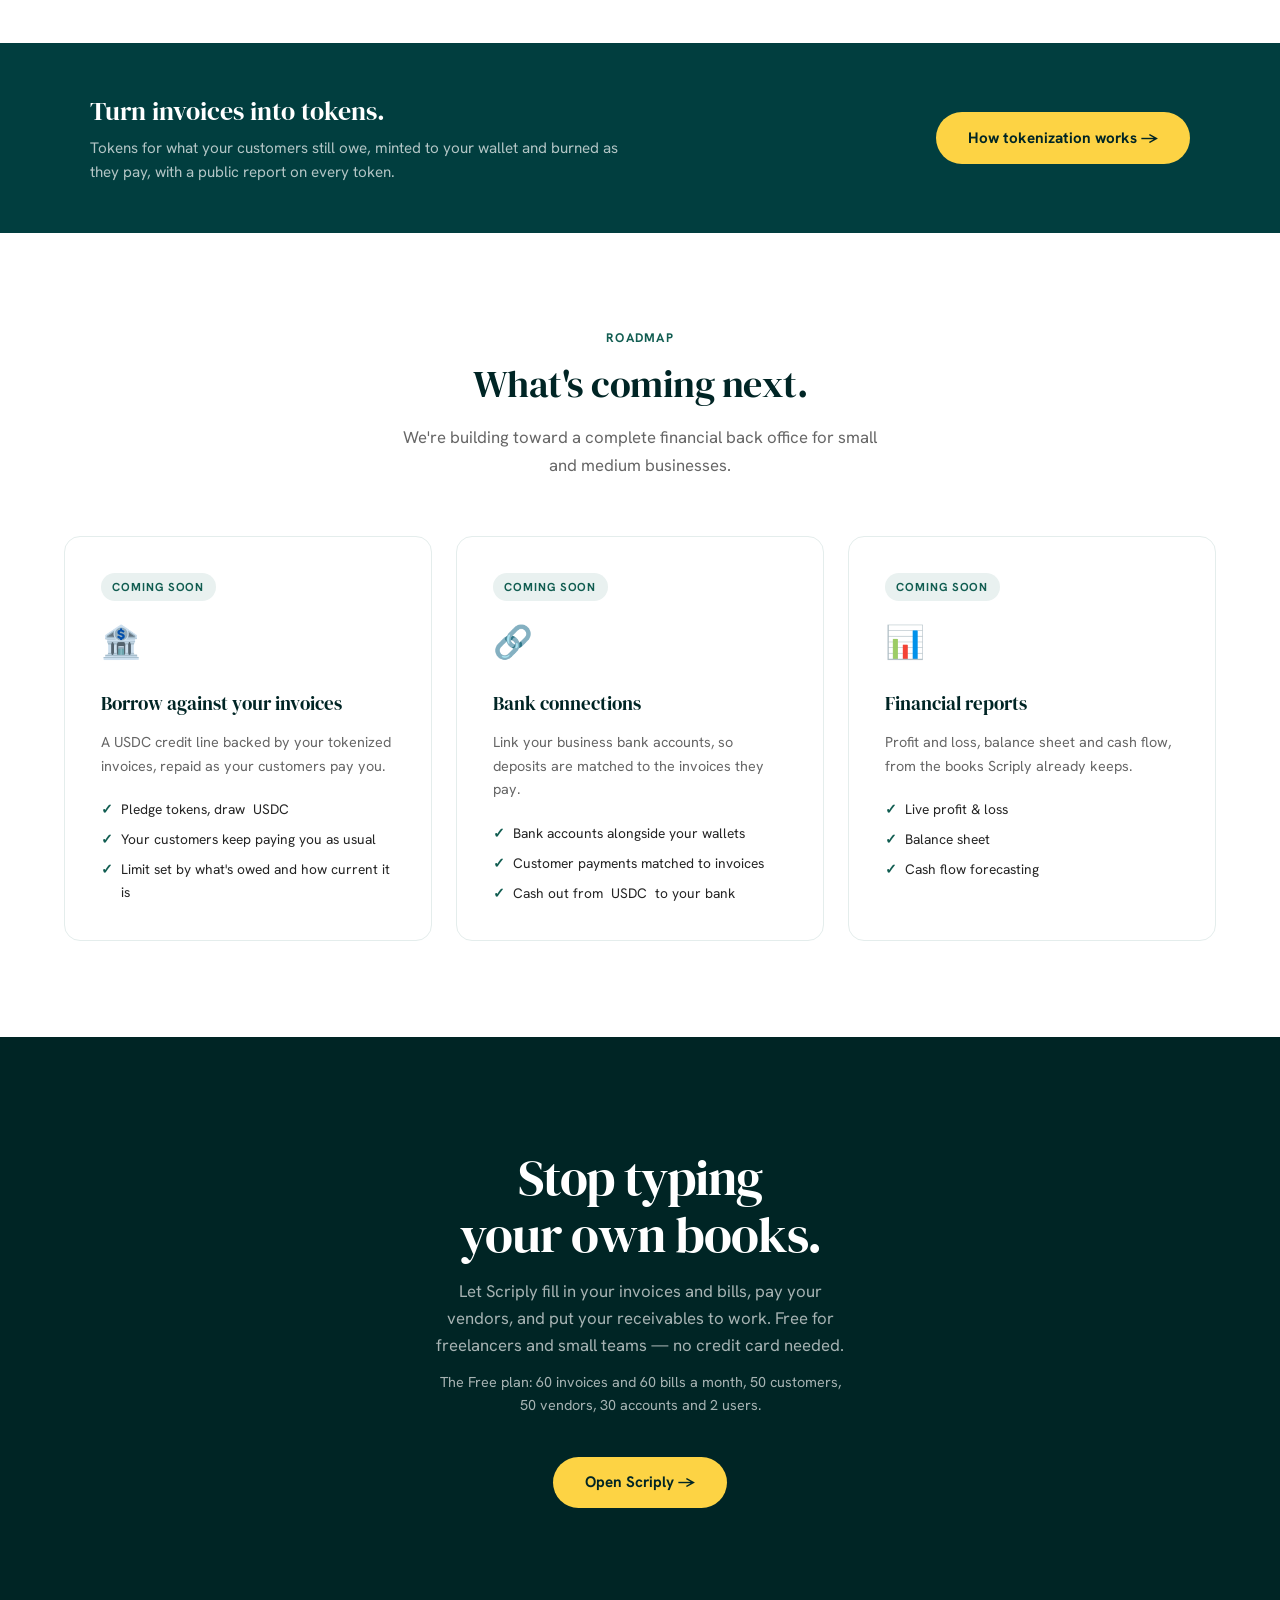
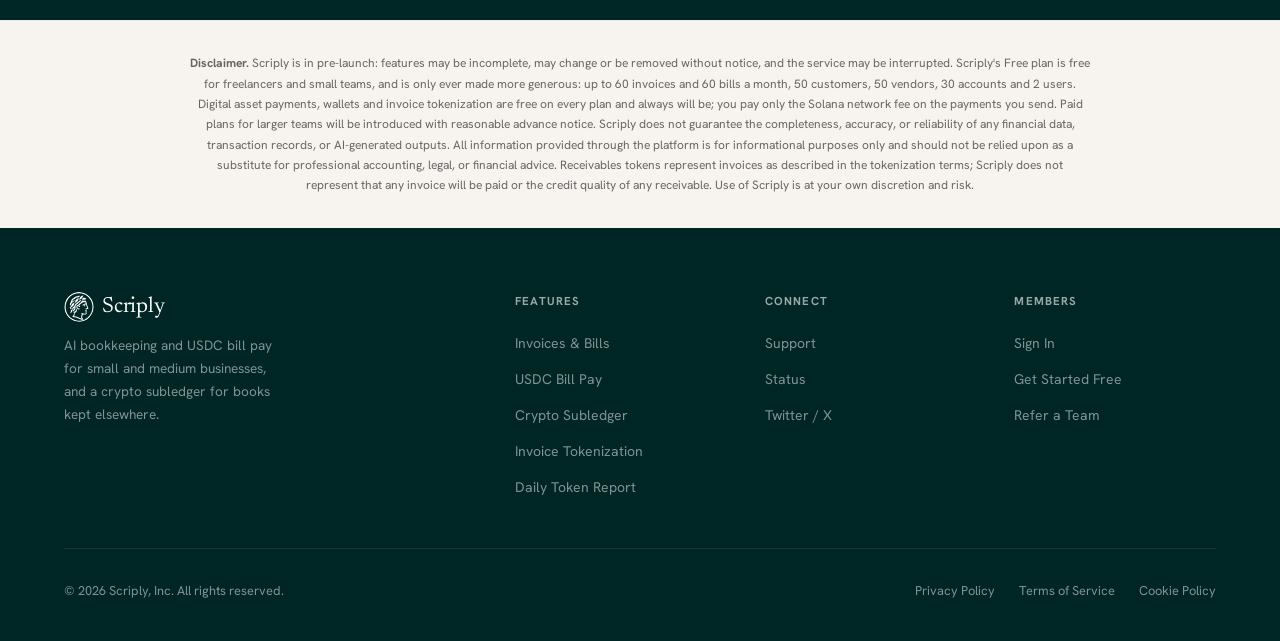
==== commit 0f5a0180: "Split the site into a home page and a crypto subledger page (#7) * Move the page's styles into style" ====
--- a/index.html
+++ b/index.html
@@ -4,13 +4,13 @@
   <meta charset="UTF-8" />
   <meta name="viewport" content="width=device-width, initial-scale=1.0" />
   <title>Scriply — AI Accounting Meets Blockchain</title>
-  <meta name="description" content="The back office for small and medium businesses: invoices and bills filled in from your paperwork, kept in step with QuickBooks, and paid in USDC. Now in pre-launch, free for freelancers and small teams.">
+  <meta name="description" content="The back office for small and medium businesses: invoices and bills filled in from your paperwork, and vendors paid in USDC from a wallet only you control. Now in pre-launch, free for freelancers and small teams.">
   <meta name="theme-color" content="#013e3f">
   <meta property="og:type" content="website">
   <meta property="og:url" content="https://www.scriply.io/">
   <meta property="og:site_name" content="Scriply">
   <meta property="og:title" content="Scriply — The back office for small &amp; medium businesses">
-  <meta property="og:description" content="Invoices and bills filled in from your paperwork, kept in step with QuickBooks, and paid in USDC. Now in pre-launch, free for freelancers and small teams.">
+  <meta property="og:description" content="Invoices and bills filled in from your paperwork, and vendors paid in USDC from a wallet only you control. Now in pre-launch, free for freelancers and small teams.">
   <meta name="twitter:card" content="summary">
   <link rel="preconnect" href="https://fonts.googleapis.com">
   <link rel="preconnect" href="https://fonts.gstatic.com" crossorigin>
@@ -44,10 +44,9 @@
       <svg width="20" height="20" viewBox="0 0 20 20" aria-hidden="true"><path d="M3 5h14M3 10h14M3 15h14" stroke="currentColor" stroke-width="2" stroke-linecap="round"/></svg>
     </button>
     <ul id="nav-links">
-      <li><a href="#demos">Demos</a></li>
       <li><a href="#solutions">Features</a></li>
       <li><a href="#how">How It Works</a></li>
-      <li><a href="#tokenization">Tokenization</a></li>
+      <li><a href="/crypto-subledger">Crypto Subledger</a></li>
       <li><a href="#roadmap">Roadmap</a></li>
       <li><a href="https://app.scriply.io">Sign In</a></li>
       <li><a href="https://app.scriply.io" class="nav-cta">Get Started Free</a></li>
@@ -58,33 +57,15 @@
   <!-- HERO -->
   <section class="hero">
     <div class="hero-eyebrow">Pre-Launch · Free Forever for Small Teams</div>
-    <h1>The back office for<br /><em>small &amp; medium</em> businesses.</h1>
-    <p>Invoices and bills filled in from your paperwork, kept in step with <span translate="no">QuickBooks</span>, and paid in <span translate="no">USDC</span>. Coming soon: invoices you can turn into tokens, reported on publicly every day.</p>
+    <h1>Your books,<br /><em>filled in</em> for you.</h1>
+    <p>Drop in the paperwork and <span translate="no">Scriply</span> writes the invoice or bill. Pay vendors in minutes, for cents, from a wallet only you control.</p>
     <div class="hero-actions">
       <a href="https://app.scriply.io" class="btn-primary">Get Started Free</a>
       <div class="hero-actions-secondary">
         <a href="https://app.scriply.io/try" class="btn-secondary">Try It Out in Sandbox</a>
-        <a href="#tokenization" class="btn-secondary">How Tokenization Works</a>
-      </div>
-    </div>
-  </section>
-
-  <!-- DEMOS -->
-  <section class="demos" id="demos">
-    <div class="section-header">
-      <span class="section-eyebrow">Demos</span>
-      <h2 class="section-title">See <span translate="no">Scriply</span> at work.</h2>
-      <p class="section-sub">Short walkthroughs of the product, recorded in the app.</p>
-    </div>
-    <div class="demos-grid">
-      <figure class="demo-card">
-        <iframe src="https://www.loom.com/embed/6c1cb89d6f544f93a5ef069754896e89" title="Invoice tokenization demo" loading="lazy" allowfullscreen></iframe>
-        <figcaption>
-          <h3>Invoice tokenization</h3>
-          <p>Turning tokenization on after verification, tokenizing an invoice and reading its memo on <span translate="no">Solana</span>, and the daily report on every token. 5 min.</p>
-        </figcaption>
-      </figure>
-    </div>
+      </div>
+    </div>
+    <div class="hero-fork">Books in <span translate="no">QuickBooks</span>? Bring your crypto into them.<a href="/crypto-subledger">Crypto subledger →</a></div>
   </section>
 
   <!-- SOLUTIONS -->
@@ -119,10 +100,10 @@
       </div>
       <div class="solution-card">
         <span class="solution-icon" aria-hidden="true">📚</span>
-        <h3>Works with <span translate="no">QuickBooks</span></h3>
-        <p>Keep your books in <span translate="no">QuickBooks Online</span> and <span translate="no">Scriply</span> syncs them, or keep them in <span translate="no">Scriply</span>. Start from your <span translate="no">QuickBooks</span> company in one step.</p>
-        <ul class="solution-features">
-          <li><span class="check-icon" aria-hidden="true">✓</span> Invoices, bills, customers, vendors and accounts synced</li>
+        <h3>Books kept for you</h3>
+        <p>Every invoice and bill lands in your books as you save it, so they're ready when you or your accountant look.</p>
+        <ul class="solution-features">
+          <li><span class="check-icon" aria-hidden="true">✓</span> Customers, vendors and accounts in one place</li>
           <li><span class="check-icon" aria-hidden="true">✓</span> Chart of accounts, numbered by range</li>
           <li><span class="check-icon" aria-hidden="true">✓</span> General ledger for any account and period</li>
         </ul>
@@ -165,7 +146,7 @@
   <!-- STATS -->
   <div class="stats">
     <div class="stats-grid">
-      <div class="stat-item"><strong><span translate="no">QuickBooks</span></strong><span>Online books, synced into <span translate="no">Scriply</span></span></div>
+      <div class="stat-item"><strong>60</strong><span>Invoices and 60 bills a month, free</span></div>
       <div class="stat-item"><strong>3</strong><span>Roles: admin, member, read-only</span></div>
       <div class="stat-item"><strong>0</strong><span>Wallet keys <span translate="no">Scriply</span> holds</span></div>
       <div class="stat-item"><strong><span translate="no">USDC</span></strong><span>Bills paid on <span translate="no">Solana</span>, at 1:1</span></div>
@@ -182,8 +163,8 @@
     <div class="flow-steps">
       <div class="flow-step">
         <div class="step-number">1</div>
-        <h3>Start from your books</h3>
-        <p>Sign in with <span translate="no">QuickBooks</span> to bring in your company and its books, or start fresh in <span translate="no">Scriply</span>. Invite your team.</p>
+        <h3>Start in a minute</h3>
+        <p>Sign up and your books are set up for you, with a chart of accounts ready to use. Invite your team.</p>
       </div>
       <div class="flow-step">
         <div class="step-number">2</div>
@@ -203,165 +184,14 @@
     </div>
   </section>
 
-  <!-- TOKENIZATION -->
-  <section class="solutions" id="tokenization">
-    <div class="section-header">
-      <span class="coming-soon-badge">Coming Soon · In testing on <span translate="no">Solana</span> devnet</span>
-      <span class="section-eyebrow">Invoice Tokenization</span>
-      <h2 class="section-title">Your invoices,<br />as tokens anyone can check.</h2>
-      <p class="section-sub">Tokenizing an invoice your customer still owes mints tokens for what's outstanding into your business's wallet. Each token stands for one dollar owed, and burns as it's paid.</p>
-    </div>
-    <div class="token-facts">
-      <div class="token-fact">
-        <h3>One token per dollar owed</h3>
-        <p>Each business has its own US dollar receivables token. Its supply always equals what's still owed on the business's tokenized invoices, so a token from one business is never mixed with another's.</p>
-      </div>
-      <div class="token-fact">
-        <h3>Burns as invoices are paid</h3>
-        <p>A payment, credit or write-off burns the same number of tokens. A tokenized invoice is locked against edits until its last token burns, and a change in <span translate="no">QuickBooks</span> is held back and disclosed rather than applied silently.</p>
-      </div>
-      <div class="token-fact">
-        <h3>On <span translate="no">Solana</span>, with nothing private on-chain</h3>
-        <p>Every mint and burn is recorded on-chain with a fingerprint of the invoice behind it. Nothing on-chain names the business, its customers or its invoices.</p>
-      </div>
-      <div class="token-fact">
-        <h3>Minted to your wallet</h3>
-        <p>Tokens go to a wallet your business proved it controls. They move only between accounts the platform allows, and <span translate="no">Scriply</span>, as the issuer, burns them as invoices are paid.</p>
-      </div>
-      <div class="token-fact">
-        <h3>Opt-in, per business</h3>
-        <p>An admin turns tokenizing on after the business is verified: they accept the tokenization terms and choose the wallet. Nothing goes on-chain before that.</p>
-      </div>
-      <div class="token-fact">
-        <h3>A limit on what's out at once</h3>
-        <p>Each business has a cap on how much it can have tokenized at a time. A tokenization over it is refused before anything is minted.</p>
-      </div>
-    </div>
-
-    <h3 class="subsection-title">What we check before an invoice is tokenized.</h3>
-    <p class="section-sub" style="text-align:center">A token is only worth the invoice behind it. Every business and every invoice goes through these steps first.</p>
-    <div class="flow-steps">
-      <div class="flow-step">
-        <div class="step-number">1</div>
-        <h4>We verify the business</h4>
-        <p>A business passes our review before it can tokenize: its owners with a 25% stake or more and a person who controls it are identified, and the business and its people are screened against sanctions lists.</p>
-      </div>
-      <div class="flow-step">
-        <div class="step-number">2</div>
-        <h4>We verify the wallet</h4>
-        <p>Tokens are only minted to a wallet the business proves it controls, by signing with it.</p>
-      </div>
-      <div class="flow-step">
-        <div class="step-number">3</div>
-        <h4>We check every invoice</h4>
-        <p>Each invoice needs a supporting document and a customer who clears sanctions screening. It's compared with every invoice already tokenized, by any business: the same invoice is refused, and one that looks alike waits for a person to review it. An invoice from <span translate="no">QuickBooks</span> is read again there before anything is minted.</p>
-      </div>
-      <div class="flow-step">
-        <div class="step-number">4</div>
-        <h4>We report on every token, publicly</h4>
-        <p>Every day we publish each token's report — what's outstanding, how overdue, how concentrated, how fast it's paid, and what we verified — with its fingerprint recorded on-chain.</p>
-      </div>
-    </div>
-  </section>
-
-  <!-- COLLATERAL REPORT -->
-  <section class="report" id="report">
-    <div class="section-header">
-      <span class="section-eyebrow">The Daily Report</span>
-      <h2 class="section-title">What a lender sees<br />about every token.</h2>
-      <p class="section-sub">When tokenization launches, each token's latest report will be public, by its address, with no sign-in. It shows the totals, aging and risk, without the invoices or customers behind them.</p>
-    </div>
-    <div class="report-layout">
-      <div class="payload">
-        <div class="payload-head">
-          <code>GET /v1/public/receivables-tokens/{network}/{tokenAddress}</code>
-          <span>Example values</span>
-        </div>
-<pre>{
-  "network": "sol",
-  "tokenAddress": "Ah8cVgnZ8SjPzRtJoCAo26BHBjc4T7xQ6Rsk3apRXdRY",
-  "currency": "USD",
-  "reportId": "usd.2026-10-06",
-  "asOf": "2026-10-06T00:00:00Z",
-  "sha256": "a7eb512136b792d30f616ebe720f5a0c0e079ab99752a26f222faa196f5bd85f",
-  "attestations": { "sol": "3Vj9uCytyrTshBTim1ELkc2RH9cLA9jxUTSyemENPL8oFgfcbBFFL39gsrdLy3z1g4zQaF8tYR1YzZqv8CqiaNhZ" },
-
-  "supply": "184250",
-  "circulatingSupply": "184250",
-  "outstandingUnits": "184250",
-  "burnDebt": "0",
-  "burnDebtOverdue": false,
-  "reconciled": true,
-  "unattributedRatio": "0.012",
-
-  "aging": {
-    "current": "132400",
-    "days1To30": "38150",
-    "days31To60": "9800",
-    "days61To90": "3900",
-    "over90": "0"
-  },
-
-  "assurance": {
-    "kyb": "approved",
-    "kybApprovedAt": "2026-07-14T16:02:11Z",
-    "kybMethod": "manual-review",
-    "checks": [
-      "control-person-identified",
-      "beneficial-owners-identified",
-      "identities-verified",
-      "sanctions-screened",
-      "wallet-verified",
-      "ein-confirmed",
-      "business-registered"
-    ],
-    "accountingSystemShare": "0.92"
-  },
-
-  "risk": {
-    "topCustomerShare": "0.22",
-    "topFiveShare": "0.71",
-    "concentrationIndex": "0.14",
-    "selfIssuedShare": "0.08",
-    "receivableTurnover": "7.9",
-    "daysSalesOutstanding": "46.2",
-    "turnoverPeriodDays": 212,
-    "historyDays": 212,
-    "settledTokenizations": 37,
-    "flags": ["self-issued-invoices"]
-  }
-}</pre>
-        <p class="payload-note">Illustrative report for a made-up business. Units are dollars of invoices still owed.</p>
-      </div>
-      <dl class="fields">
-        <div>
-          <dt>supply · outstandingUnits · reconciled</dt>
-          <dd>Tokens in existence, and dollars still owed on the invoices behind them. They match whenever the report reconciles.</dd>
-        </div>
-        <div>
-          <dt>burnDebt</dt>
-          <dd>Tokens owed for burning that couldn't be burned yet. While it's above zero the token is under-backed, the report says so, and the business can't tokenize anything new.</dd>
-        </div>
-        <div>
-          <dt>aging</dt>
-          <dd>What's owed, by days past due: current, 1–30, 31–60, 61–90 and over 90.</dd>
-        </div>
-        <div>
-          <dt>risk</dt>
-          <dd>How concentrated the customers are, the share of invoices made in <span translate="no">Scriply</span> rather than an accounting system, how fast invoices are paid, and flags from a fixed list, such as <code>concentration-high</code> or <code>aging-over-90-high</code>.</dd>
-        </div>
-        <div>
-          <dt>assurance</dt>
-          <dd>What we verified about the business behind the token, such as its EIN and registration, its owners and its wallet, without saying who it is.</dd>
-        </div>
-        <div>
-          <dt>sha256 · attestations</dt>
-          <dd>The fingerprint of the day's full report, and the <span translate="no">Solana</span> transaction that recorded it. A lender given the full report hashes it and compares it with the chain.</dd>
-        </div>
-      </dl>
-    </div>
-    <div class="not-promised">
-      <strong>What the report doesn't promise.</strong> We stand behind how each token is made: who could tokenize, what was checked, and that supply matches what's owed. We don't promise that customers will pay or how good the invoices are as credit. Those are for each lender to judge, and the report is there so they can.
+  <!-- TOKENIZATION, IN SHORT -->
+  <section class="token-band" aria-labelledby="token-band-title">
+    <div class="token-band-inner">
+      <div>
+        <h2 id="token-band-title">Turn invoices into tokens.</h2>
+        <p>Tokens for what your customers still owe, minted to your wallet and burned as they pay, with a public report on every token.</p>
+      </div>
+      <a href="/crypto-subledger#tokenization" class="btn-white">How tokenization works →</a>
     </div>
   </section>
 
@@ -432,16 +262,16 @@
     <div class="footer-grid">
       <div class="footer-brand">
         <span class="brand-lockup footer-logo" translate="no"><svg width="30" height="30" aria-hidden="true"><use href="#coin"/></svg><span translate="no">Scriply</span></span>
-        <p>AI bookkeeping and <span translate="no">USDC</span> bill pay for small and medium businesses, with invoice tokenization on the way.</p>
+        <p>AI bookkeeping and <span translate="no">USDC</span> bill pay for small and medium businesses, and a crypto subledger for books kept elsewhere.</p>
       </div>
       <div class="footer-col">
         <h2>Features</h2>
         <ul>
-          <li><a href="#solutions">Invoices &amp; Bills</a></li>
-          <li><a href="#solutions"><span translate="no">QuickBooks</span> Sync</a></li>
-          <li><a href="#solutions"><span translate="no">USDC</span> Bill Pay</a></li>
-          <li><a href="#tokenization">Invoice Tokenization</a></li>
-          <li><a href="#report">Daily Token Report</a></li>
+          <li><a href="/#solutions">Invoices &amp; Bills</a></li>
+          <li><a href="/#solutions"><span translate="no">USDC</span> Bill Pay</a></li>
+          <li><a href="/crypto-subledger">Crypto Subledger</a></li>
+          <li><a href="/crypto-subledger#tokenization">Invoice Tokenization</a></li>
+          <li><a href="/crypto-subledger#report">Daily Token Report</a></li>
         </ul>
       </div>
       <div class="footer-col">
@@ -472,6 +302,14 @@
   </footer>
 
   <script>
+    // Tokenization and the daily report moved to their own page; links made
+    // before the move still land on them.
+    (function () {
+      if (location.hash === '#tokenization' || location.hash === '#report') {
+        location.replace('/crypto-subledger' + location.hash);
+      }
+    })();
+
     // The phone menu: opens and closes the links, and closes once one is chosen.
     (function () {
       var nav = document.querySelector('nav');
--- a/styles.css
+++ b/styles.css
@@ -783,6 +783,121 @@
   line-height: 1.65;
 }
 .not-promised strong { color: var(--text); }
+
+/* ── THE TWO PAGES ── */
+/* Under the home hero: the way across for a business whose books are elsewhere */
+.hero-fork {
+  margin-top: 2.25rem;
+  display: inline-flex;
+  align-items: center;
+  justify-content: center;
+  flex-wrap: wrap;
+  gap: 0.75rem;
+  background: var(--white);
+  border: 1px solid var(--border-light);
+  border-radius: 999px;
+  padding: 0.5rem 0.5rem 0.5rem 1.25rem;
+  font-size: 0.92rem;
+  color: var(--text);
+}
+.hero-fork a {
+  background: var(--honey);
+  color: var(--brand-dark);
+  font-weight: 700;
+  border-radius: 999px;
+  padding: 0.35rem 1rem;
+  text-decoration: none;
+}
+.hero-fork a:hover { opacity: 0.9; }
+
+/* The accounting systems the subledger works with */
+.works-with {
+  margin-top: 2rem;
+  display: flex;
+  flex-wrap: wrap;
+  gap: 0.6rem;
+  justify-content: center;
+  align-items: center;
+  font-size: 0.85rem;
+  color: var(--muted);
+}
+.works-with .system {
+  border: 1px solid var(--border);
+  background: var(--white);
+  border-radius: 8px;
+  padding: 0.3rem 0.8rem;
+  font-weight: 600;
+  color: var(--text);
+}
+.works-with .system.soon { border-style: dashed; color: var(--muted); font-weight: 500; }
+
+/* The subledger hero's example: one wallet transaction, classified and recorded */
+.ledger {
+  margin: 2.5rem auto 0;
+  max-width: 640px;
+  text-align: left;
+  background: var(--white);
+  border: 1px solid var(--border-light);
+  border-radius: var(--radius-lg);
+  box-shadow: 0 10px 30px rgba(1,62,63,0.08);
+  overflow: hidden;
+}
+.ledger-row {
+  display: grid;
+  grid-template-columns: 6rem minmax(0, 1fr);
+  gap: 1rem;
+  padding: 0.9rem 1.25rem;
+  border-top: 1px solid var(--border-light);
+  font-size: 0.9rem;
+}
+.ledger-row:first-child { border-top: 0; }
+.ledger-step {
+  font-size: 0.72rem;
+  font-weight: 700;
+  letter-spacing: 0.08em;
+  text-transform: uppercase;
+  color: var(--brand-mid);
+  padding-top: 0.15rem;
+}
+.ledger-meta { font-family: ui-monospace, SFMono-Regular, Menlo, Consolas, monospace; font-size: 0.78rem; color: var(--muted); }
+.ledger-balances {
+  display: grid;
+  grid-template-columns: minmax(0, 1fr) auto auto;
+  gap: 0.15rem 1.25rem;
+  margin-top: 0.35rem;
+  font-family: ui-monospace, SFMono-Regular, Menlo, Consolas, monospace;
+  font-size: 0.8rem;
+  font-variant-numeric: tabular-nums;
+}
+.ledger-balances .head { color: var(--muted); font-size: 0.72rem; }
+.ledger-balances .num { text-align: right; }
+.ledger-example {
+  display: block;
+  padding: 0.45rem 1.25rem;
+  background: var(--brand-light);
+  color: var(--brand-mid);
+  font-size: 0.72rem;
+  font-weight: 600;
+  letter-spacing: 0.06em;
+  text-transform: uppercase;
+}
+
+/* On the home page: tokenization in two lines, linking to where it's explained */
+.token-band {
+  background: var(--brand);
+  padding: 3rem 5%;
+}
+.token-band-inner {
+  max-width: 1100px;
+  margin: 0 auto;
+  display: flex;
+  align-items: center;
+  justify-content: space-between;
+  flex-wrap: wrap;
+  gap: 1.5rem;
+}
+.token-band h2 { font-family: var(--serif); font-weight: 400; font-size: 1.6rem; color: #fff; margin-bottom: 0.25rem; }
+.token-band p { color: rgba(255,255,255,0.7); font-size: 0.95rem; max-width: 560px; }
 
 /* ── RESPONSIVE ── */
 @media (max-width: 1024px) {
@@ -818,6 +933,8 @@
 @media (max-width: 600px) {
   .flow-steps { grid-template-columns: 1fr; }
   .footer-grid { grid-template-columns: 1fr 1fr; }
+  .ledger-row { grid-template-columns: minmax(0, 1fr); gap: 0.15rem; }
+  .hero-fork { border-radius: var(--radius); padding: 0.75rem 1rem; }
 }
 
 @media (prefers-reduced-motion: reduce) {
